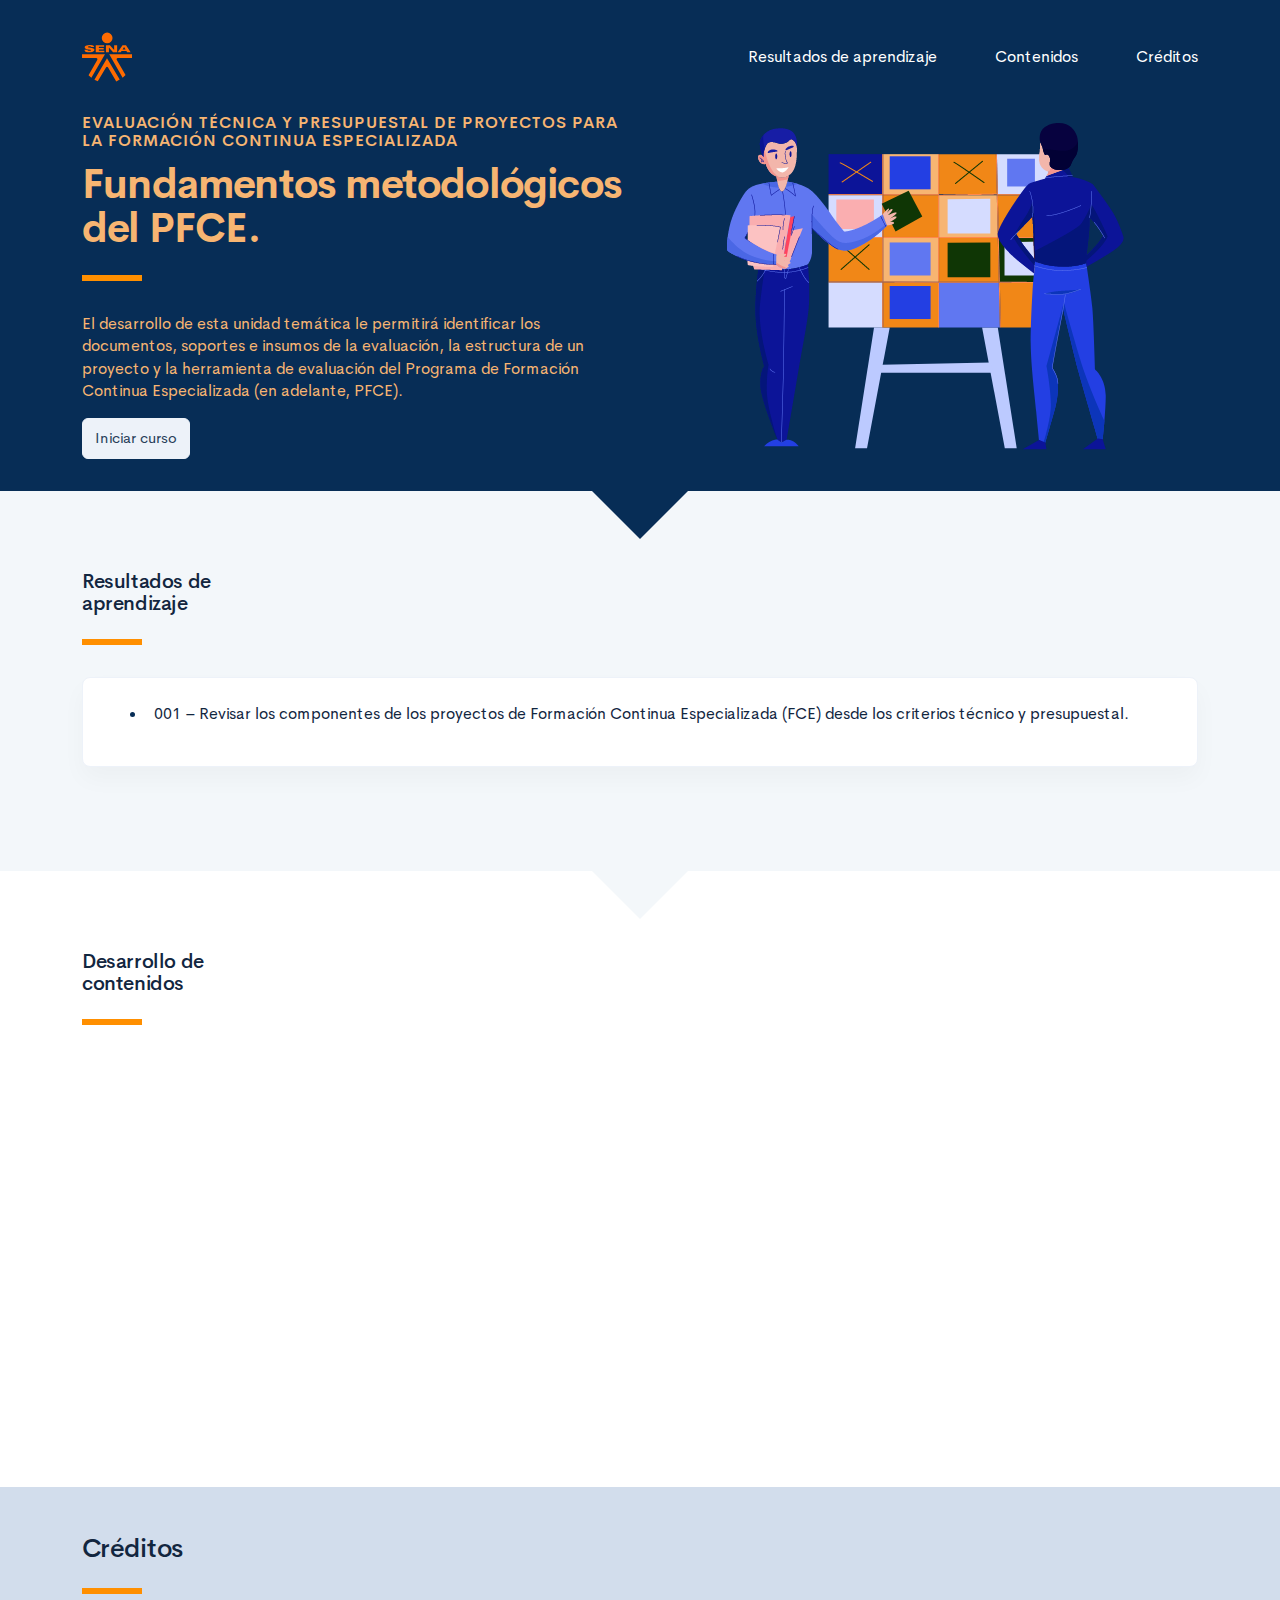
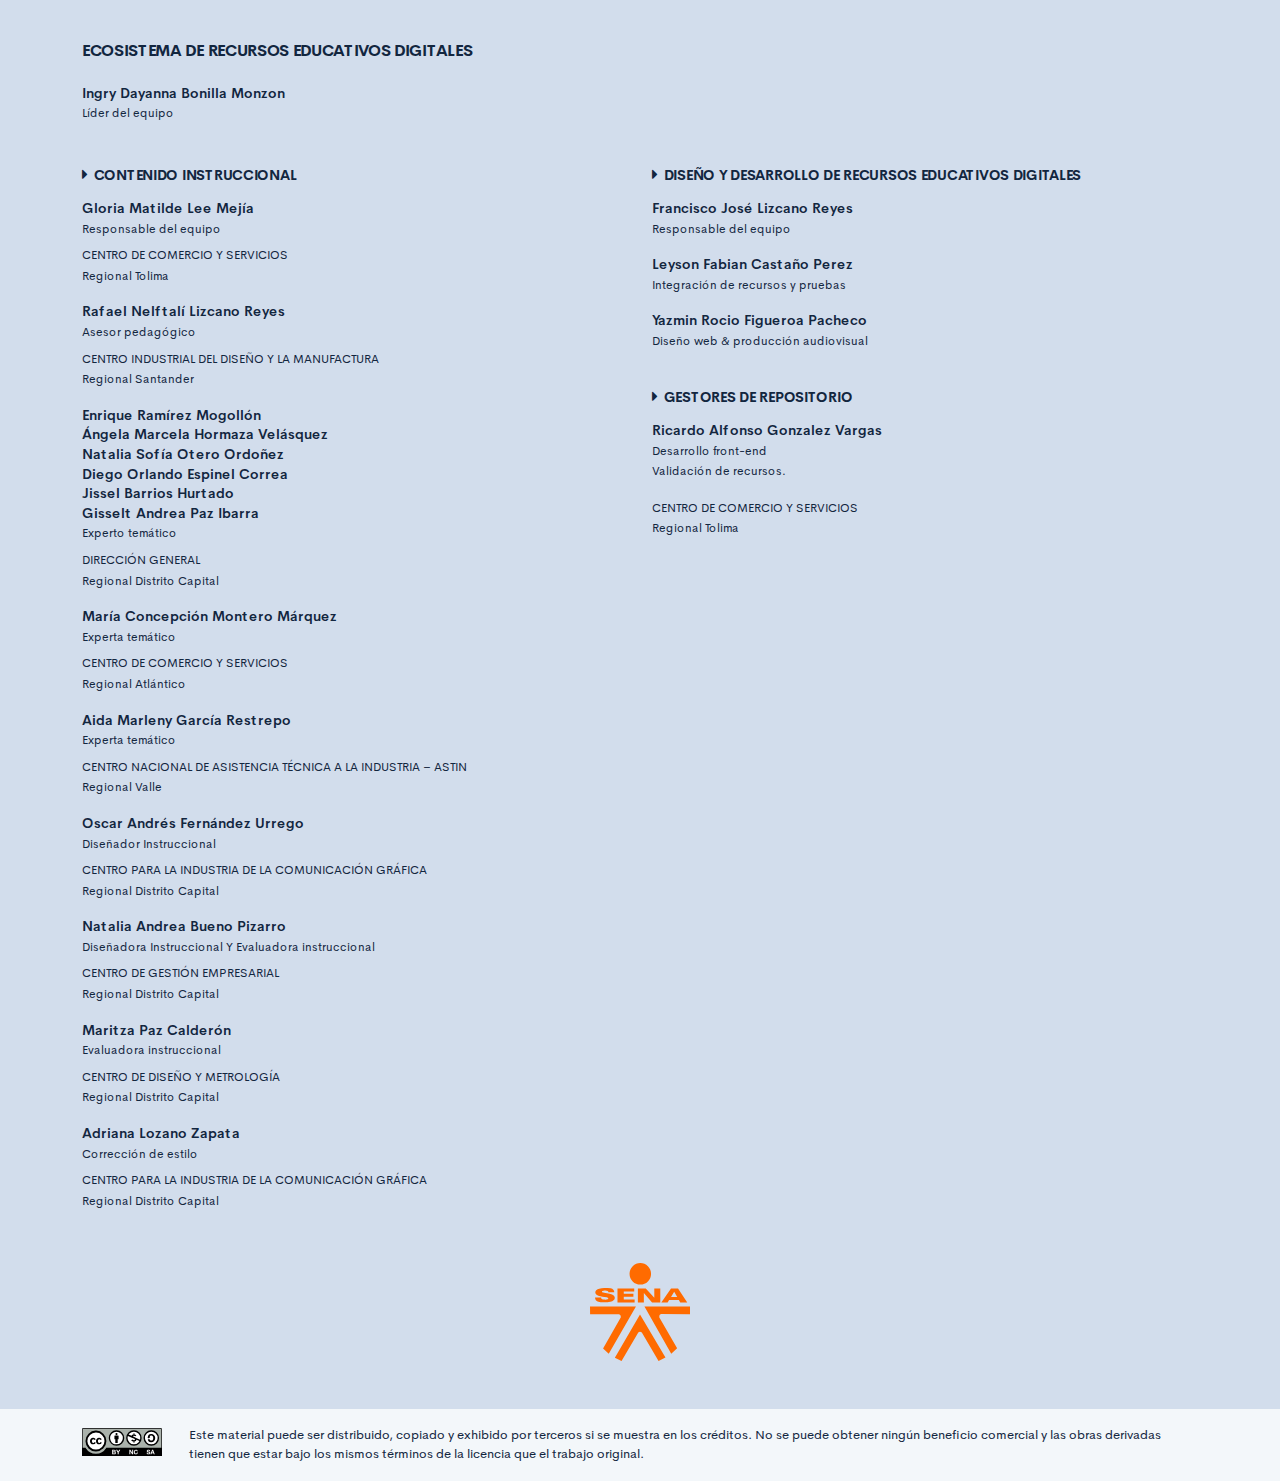
==== public/index.html @ 51969d5a "Se genera el public" ====
<!DOCTYPE html>
<html lang="es">
    <head>
        <meta charset="UTF-8">
        <meta name="viewport" content="width=device-width, user-scalable=no, initial-scale=1.0, maximum-scale=1.0, minimum-scale=1.0">
        <title>Fundamentos metodológicos del PFCE</title>
        <meta meta name="description" content="El desarrollo de esta unidad temática le permitirá identificar los documentos, soportes e insumos de la evaluación, la estructura de un proyecto y la herramienta de evaluación del Programa de Formación Continua Especializada (en adelante, PFCE).">
        <link rel="icon" type="image/svg+xml" href="assets/images/logos/senaLogo.svg">
        <link rel="stylesheet" href="assets/fonts/feather/feather.css">
        <link rel="stylesheet" href="assets/fonts/fontawesome/css/font-awesome.css">
        <link href="assets/css/fancybox.css" rel="stylesheet">
        <link href="assets/css/animate.css" rel="stylesheet">
        <link rel="stylesheet" href="assets/css/main.css">
    </head>
    <body class="theme-dark page-header-textura" id="page-home">
        <header class="curso-presentacion page-header" id="CursoPresentacion">
            <div class="page-textura">
                <div class="container">
                    <div class="curso-topbar justify-content-center justify-content-md-between"><a class="curso-topbar__logo"><svg xmlns="http://www.w3.org/2000/svg" width="168.273" height="164.177" viewBox="0 0 168.273 164.177">
                                <path id="SENA_LOGO" data-name="SENA LOGO" d="M85.349,1a18.09,18.09,0,1,0,18.09,18.09h0A18.1,18.1,0,0,0,85.349,1ZM25.617,42.983a33.722,33.722,0,0,0-9.386,1.024,11.156,11.156,0,0,0-5.12,2.56A5.346,5.346,0,0,0,10.086,52.2c.683,1.707,2.56,2.9,4.608,3.584,4.437,1.536,9.386,1.877,13.994,2.731a5.1,5.1,0,0,1,2.389,1.024,1.369,1.369,0,0,1-.683,2.048,9.146,9.146,0,0,1-5.291.683A8.354,8.354,0,0,1,20.5,61.244a1.962,1.962,0,0,1-.853-2.389H9.233A7.663,7.663,0,0,0,10.6,63.463a7.59,7.59,0,0,0,4.267,2.389A28.541,28.541,0,0,0,23.4,66.876,52.426,52.426,0,0,0,35,66.023a11.043,11.043,0,0,0,5.8-2.9,5.358,5.358,0,0,0-1.365-8.533,21.267,21.267,0,0,0-5.8-2.048c-3.072-.683-5.973-1.024-9.045-1.536a9.114,9.114,0,0,1-3.072-.853,1.226,1.226,0,0,1,0-2.219,9.369,9.369,0,0,1,4.437-.683,10.554,10.554,0,0,1,4.608.853A1.877,1.877,0,0,1,31.59,49.81h9.9a5.669,5.669,0,0,0-1.195-3.584A8.875,8.875,0,0,0,35.515,43.5c-3.584-.341-6.827-.512-9.9-.512Zm21.333.683V67.217H75.792V62.1H57.531V57.489H73.744V52.54H57.531V48.786H75.109v-5.12Zm47.615,0H81.253V67.217H91.322V51.346l13.824,15.872h13.824V43.666H108.9v15.7Zm42.495,0L120.676,67.217h10.581l2.56-4.267H150.2l2.389,4.267h11.776l-15.53-23.551ZM142.35,49.3l5.12,8.533h-10.41ZM.7,74.044l.171,12.8L49,86.673c2.389.512,3.925,2.048,3.413,5.8l-29.7,51.711,9.557,9.045L78.01,74.044Zm91.646,0L137.4,152.89l9.9-8.874L117.433,92.3c-.512-3.584.853-5.291,3.413-5.8l48.127.171V74.044ZM84.837,87.185,42.512,159.546l11.264,5.461,28.159-47.615a4.283,4.283,0,0,1,2.9-1.195,4.681,4.681,0,0,1,3.072,1.195l28.159,47.786,11.605-5.973Z" transform="translate(-0.7 -1)" fill="#FF6B00" />
                            </svg>
                        </a><a class="curso-topbar__menubar collapsed btn-menu-responsive d-none" data-toggle="collapse" href="#curso-topbar__nav" aria-expanded="false"><span></span><span></span><span></span></a>
                        <nav class="curso-topbar__nav collapse show d-none d-md-block" id="curso-topbar__nav">
                            <ul class="curso-topbar__list">
                                <li class="curso-topbar__item"><a class="curso-topbar__link" href="#ResultadosAprendizaje"><span class="text-white">Resultados de aprendizaje</span></a></li>
                                <li class="curso-topbar__item"><a class="curso-topbar__link" href="#IndiceTematico"><span class="text-white">Contenidos</span></a></li>
                                <li class="curso-topbar__item"><a class="curso-topbar__link" href="#Creditos"><span class="text-white">Créditos</span></a></li>
                            </ul>
                        </nav>
                    </div>
                    <!--include includes/page-home_header.pug                -->
                    <div class="curso-portada">
                        <div class="row align-items-center">
                            <div class="col-12 col-lg-6">
                                <h3 class="curso-subtitulo" id="curso-titulo-componente">Evaluación técnica y presupuestal de proyectos para la formación continua especializada</h3>
                                <h1 class="curso-titulo" id="curso-titulo-tema">Fundamentos metodológicos del PFCE.</h1>
                                <div class="brand-line-primary"></div>
                                <p class="curso-descripcion">El desarrollo de esta unidad temática le permitirá identificar los documentos, soportes e insumos de la evaluación, la estructura de un proyecto y la herramienta de evaluación del Programa de Formación Continua Especializada (en adelante, PFCE). </p><a class="curso-btn-iniciar btn btn-light" href="main.html"><span>Iniciar curso</span></a>
                            </div>
                            <div class="col-12 col-lg-6 text-center">
                                <div class="d-none d-lg-block"><img class="curso-imagen" src="assets/images/header/header_media.png" /></div>
                            </div>
                        </div>
                    </div>
                </div>
            </div>
        </header>
        <section class="curso-resultados section bg-base-light" id="ResultadosAprendizaje">
            <div class="container">
                <h2> Resultados de <br>aprendizaje</h2>
                <div class="brand-line-primary"></div>
                <div class="card resultado-item">
                    <div class="card-body">
                        <ul class="bg-color-dark">
                            <li> <span>001 – Revisar los componentes de los proyectos de Formación Continua Especializada (FCE) desde los criterios técnico y presupuestal.</span></li>
                        </ul>
                    </div>
                </div>
            </div>
        </section>
        <section class="curso-indice-tematico section" id="IndiceTematico">
            <div class="container">
                <h2>Desarrollo de <br>contenidos</h2>
                <div class="brand-line-primary"></div>
                <div class="row justify-content-center">
                    <div class="col-12 col-sm-10">
                        <div class="card wow flipInX" data-wow-delay=".4s">
                            <div class="card-body">
                                <ul class="list-group list-group-flush list my-n3 nav-temas">
                                    <li class="list-group-item nav-tema-item">
                                        <div class="row align-items-center">
                                            <div class="col-auto">
                                                <div class="avatar avatar-sm"><span class="nav-tema-item__icon avatar-title font-size-lg bg-secondary-soft rounded-circle text-primary font-weight-bold">1</span></div>
                                            </div>
                                            <div class="col ml-n2"><span class="nav-tema-item__titulo"> <a href="main.html#page/introduccion/">Introducción</a></span></div>
                                            <div class="col-auto"> <a class="btn btn-light nav-tema-item__btn" href="main.html#page/introduccion/">Ver más</a></div>
                                        </div>
                                    </li>
                                    <li class="list-group-item nav-tema-item">
                                        <div class="row align-items-center">
                                            <div class="col-auto">
                                                <div class="avatar avatar-sm"><span class="nav-tema-item__icon avatar-title font-size-lg bg-secondary-soft rounded-circle text-primary font-weight-bold">2</span></div>
                                            </div>
                                            <div class="col ml-n2"><span class="nav-tema-item__titulo"> <a href="main.html#page/documentos/">Documentos soporte de la evaluación</a></span></div>
                                            <div class="col-auto"> <a class="btn btn-light nav-tema-item__btn" href="main.html#page/documentos/">Ver más</a></div>
                                        </div>
                                    </li>
                                    <li class="list-group-item nav-tema-item">
                                        <div class="row align-items-center">
                                            <div class="col-auto">
                                                <div class="avatar avatar-sm"><span class="nav-tema-item__icon avatar-title font-size-lg bg-secondary-soft rounded-circle text-primary font-weight-bold">3</span></div>
                                            </div>
                                            <div class="col ml-n2"><span class="nav-tema-item__titulo"> <a href="main.html#page/fce/">Estructura de un proyecto de FCE</a></span></div>
                                            <div class="col-auto"> <a class="btn btn-light nav-tema-item__btn" href="main.html#page/fce/">Ver más</a></div>
                                        </div>
                                    </li>
                                    <li class="list-group-item nav-tema-item">
                                        <div class="row align-items-center">
                                            <div class="col-auto">
                                                <div class="avatar avatar-sm"><span class="nav-tema-item__icon avatar-title font-size-lg bg-secondary-soft rounded-circle text-primary font-weight-bold">4</span></div>
                                            </div>
                                            <div class="col ml-n2"><span class="nav-tema-item__titulo"> <a href="main.html#page/pfce/">Análisis y comprensión de la ficha de evaluación del Programa de Formación Continua Especializada -PFCE</a></span></div>
                                            <div class="col-auto"> <a class="btn btn-light nav-tema-item__btn" href="main.html#page/pfce/">Ver más</a></div>
                                        </div>
                                    </li>
                                </ul>
                            </div>
                        </div>
                    </div>
                </div>
            </div>
        </section>
        <footer class="footer" id="Creditos">
            <div class="container">
                <h1>Créditos </h1>
                <div class="brand-line-primary"></div>
                <div class="row">
                    <div class="col-12 col-md-5">
                        <h3 class="footer-subtitulo mb-4">ECOSISTEMA DE RECURSOS EDUCATIVOS DIGITALES </h3>
                        <p class="footer-texto mb-2"><strong>Ingry Dayanna Bonilla Monzon </strong><br /> <span class="text-small">Líder del equipo</span></p>
                    </div>
                </div>
                <div class="row mt-5">
                    <div class="col-12 col-md-6">
                        <h4 class="footer-subtitulo-2 mt-0">
                            <div class="fa fa-caret-right mr-2"></div>Contenido Instruccional
                        </h4>
                        <p class="footer-texto mb-2"><strong>Gloria Matilde Lee Mejía </strong><br /> <span class="text-small">Responsable del equipo</span></p>
                        <p class="footer-texto"><span class="text-small text-uppercase">Centro de Comercio y Servicios</span><br /><span class="text-small">Regional Tolima</span></p>
                        <p class="footer-texto mb-2"><strong>Rafael Nelftalí Lizcano Reyes</strong><br /> <span class="text-small">Asesor pedagógico<br /></span></p>
                        <p class="footer-texto"><span class="text-small text-uppercase">CENTRO INDUSTRIAL DEL DISEÑO Y LA MANUFACTURA </span><br /><span class="text-small">Regional Santander </span></p>
                        <p class="footer-texto mb-2"><strong>Enrique Ramírez Mogollón</strong><br />
                            <strong>Ángela Marcela Hormaza Velásquez</strong><br />
                            <strong>Natalia Sofía Otero Ordoñez</strong><br />
                            <strong>Diego Orlando Espinel Correa</strong><br />
                            <strong>Jissel Barrios Hurtado</strong><br />
                            <strong>Gisselt Andrea Paz Ibarra</strong><br /><span class="text-small">Experto temático<br /></span></p>
                        <p class="footer-texto"><span class="text-small text-uppercase">Dirección General </span><br /><span class="text-small">Regional Distrito Capital </span></p>
                        <p class="footer-texto mb-2"><strong>María Concepción Montero Márquez</strong><br /><span class="text-small">Experta temático<br /></span></p>
                        <p class="footer-texto"><span class="text-small text-uppercase">Centro de Comercio y Servicios </span><br /><span class="text-small">Regional Atlántico</span></p>
                        <p class="footer-texto mb-2"><strong>Aida Marleny García Restrepo</strong><br /><span class="text-small">Experta temático<br /></span></p>
                        <p class="footer-texto"><span class="text-small text-uppercase">Centro Nacional de Asistencia Técnica a la Industria – ASTIN </span><br /><span class="text-small">Regional Valle</span></p>
                        <p class="footer-texto mb-2"><strong>Oscar Andrés Fernández Urrego</strong><br /><span class="text-small">Diseñador Instruccional <br /></span></p>
                        <p class="footer-texto"><span class="text-small text-uppercase">Centro para la Industria de la Comunicación Gráfica</span><br /><span class="text-small">Regional Distrito Capital</span></p>
                        <p class="footer-texto mb-2"><strong>Natalia Andrea Bueno Pizarro</strong><br /> <span class="text-small">Diseñadora Instruccional Y Evaluadora instruccional<br /></span></p>
                        <p class="footer-texto"><span class="text-small text-uppercase">Centro de Gestión Empresarial</span><br /><span class="text-small">Regional Distrito Capital</span></p>
                        <p class="footer-texto mb-2"><strong>Maritza Paz Calderón</strong><br /> <span class="text-small">Evaluadora instruccional<br /></span></p>
                        <p class="footer-texto"><span class="text-small text-uppercase">Centro de Diseño y Metrología</span><br /><span class="text-small">Regional Distrito Capital</span></p>
                        <p class="footer-texto mb-2"><strong>Adriana Lozano Zapata</strong><br /> <span class="text-small">Corrección de estilo<br /></span></p>
                        <p class="footer-texto"><span class="text-small text-uppercase">Centro para la Industria de la Comunicación Gráfica</span><br /><span class="text-small">Regional Distrito Capital </span></p>
                    </div>
                    <div class="col-12 col-md-6">
                        <h4 class="footer-subtitulo-2 mt-0">
                            <div class="fa fa-caret-right mr-2"></div>Diseño y desarrollo de recursos educativos digitales
                        </h4>
                        <p class="footer-texto"><strong>Francisco José Lizcano Reyes </strong><br /> <span class="text-small">Responsable del equipo<br /></span></p>
                        <p class="footer-texto"><strong>Leyson Fabian Castaño Perez</strong><br /> <span class="text-small">Integración de recursos y pruebas<br /></span></p>
                        <p class="footer-texto"><strong>Yazmin Rocio Figueroa Pacheco</strong><br /><span class="text-small">Diseño web & producción audiovisual<br /></span></p>
                        <h4 class="footer-subtitulo-2 mt-5">
                            <div class="fa fa-caret-right mr-2"></div>Gestores de repositorio
                        </h4>
                        <p class="footer-texto"><strong>Ricardo Alfonso Gonzalez Vargas</strong><br /><span class="text-small">Desarrollo front-end<br /></span><span class="text-small">Validación de recursos.<br /></span></p>
                        <p class="footer-texto"><span class="text-small text-uppercase">Centro de comercio y servicios </span><br /><span class="text-small">Regional Tolima</span></p>
                    </div>
                </div>
                <div class="row justify-content-center align-items-center mt-5"><img src="assets/images/logos/senaLogo.svg" style="max-width:100px" /></div>
            </div>
        </footer>
        <section id="cc">
            <div class="container">
                <div class="d-flex flex-column flex-sm-row"><span class="pr-3"><i class="icon cc"></i></span><span>Este material puede ser distribuido, copiado y exhibido por terceros si se muestra en los créditos. No se puede obtener ningún beneficio comercial y las obras derivadas tienen que estar bajo los mismos términos de la licencia que el trabajo original.</span></div>
            </div>
        </section>
        <script src="assets/js/vendor.js"></script>
        <script src="assets/js/global.js"> </script>
        <script src="assets/js/pages.js"></script>
    </body>
</html>
---- public/assets/fonts/feather/feather.css ----
@font-face {
  font-family: 'Feather';
  src:
    url('fonts/Feather.ttf?sdxovp') format('truetype'),
    url('fonts/Feather.woff?sdxovp') format('woff'),
    url('fonts/Feather.svg?sdxovp#Feather') format('svg');
  font-weight: normal;
  font-style: normal;
}

.fe {
  /* use !important to prevent issues with browser extensions that change fonts */
  font-family: 'Feather' !important;
  speak: none;
  font-style: normal;
  font-weight: normal;
  font-variant: normal;
  text-transform: none;
  line-height: 1;

  /* Better Font Rendering =========== */
  -webkit-font-smoothing: antialiased;
  -moz-osx-font-smoothing: grayscale;
}

.fe-activity:before {
  content: "\e900";
}
.fe-airplay:before {
  content: "\e901";
}
.fe-alert-circle:before {
  content: "\e902";
}
.fe-alert-octagon:before {
  content: "\e903";
}
.fe-alert-triangle:before {
  content: "\e904";
}
.fe-align-center:before {
  content: "\e905";
}
.fe-align-justify:before {
  content: "\e906";
}
.fe-align-left:before {
  content: "\e907";
}
.fe-align-right:before {
  content: "\e908";
}
.fe-anchor:before {
  content: "\e909";
}
.fe-aperture:before {
  content: "\e90a";
}
.fe-archive:before {
  content: "\e90b";
}
.fe-arrow-down:before {
  content: "\e90c";
}
.fe-arrow-down-circle:before {
  content: "\e90d";
}
.fe-arrow-down-left:before {
  content: "\e90e";
}
.fe-arrow-down-right:before {
  content: "\e90f";
}
.fe-arrow-left:before {
  content: "\e910";
}
.fe-arrow-left-circle:before {
  content: "\e911";
}
.fe-arrow-right:before {
  content: "\e912";
}
.fe-arrow-right-circle:before {
  content: "\e913";
}
.fe-arrow-up:before {
  content: "\e914";
}
.fe-arrow-up-circle:before {
  content: "\e915";
}
.fe-arrow-up-left:before {
  content: "\e916";
}
.fe-arrow-up-right:before {
  content: "\e917";
}
.fe-at-sign:before {
  content: "\e918";
}
.fe-award:before {
  content: "\e919";
}
.fe-bar-chart:before {
  content: "\e91a";
}
.fe-bar-chart-2:before {
  content: "\e91b";
}
.fe-battery:before {
  content: "\e91c";
}
.fe-battery-charging:before {
  content: "\e91d";
}
.fe-bell:before {
  content: "\e91e";
}
.fe-bell-off:before {
  content: "\e91f";
}
.fe-bluetooth:before {
  content: "\e920";
}
.fe-bold:before {
  content: "\e921";
}
.fe-book:before {
  content: "\e922";
}
.fe-book-open:before {
  content: "\e923";
}
.fe-bookmark:before {
  content: "\e924";
}
.fe-box:before {
  content: "\e925";
}
.fe-briefcase:before {
  content: "\e926";
}
.fe-calendar:before {
  content: "\e927";
}
.fe-camera:before {
  content: "\e928";
}
.fe-camera-off:before {
  content: "\e929";
}
.fe-cast:before {
  content: "\e92a";
}
.fe-check:before {
  content: "\e92b";
}
.fe-check-circle:before {
  content: "\e92c";
}
.fe-check-square:before {
  content: "\e92d";
}
.fe-chevron-down:before {
  content: "\e92e";
}
.fe-chevron-left:before {
  content: "\e92f";
}
.fe-chevron-right:before {
  content: "\e930";
}
.fe-chevron-up:before {
  content: "\e931";
}
.fe-chevrons-down:before {
  content: "\e932";
}
.fe-chevrons-left:before {
  content: "\e933";
}
.fe-chevrons-right:before {
  content: "\e934";
}
.fe-chevrons-up:before {
  content: "\e935";
}
.fe-chrome:before {
  content: "\e936";
}
.fe-circle:before {
  content: "\e937";
}
.fe-clipboard:before {
  content: "\e938";
}
.fe-clock:before {
  content: "\e939";
}
.fe-cloud:before {
  content: "\e93a";
}
.fe-cloud-drizzle:before {
  content: "\e93b";
}
.fe-cloud-lightning:before {
  content: "\e93c";
}
.fe-cloud-off:before {
  content: "\e93d";
}
.fe-cloud-rain:before {
  content: "\e93e";
}
.fe-cloud-snow:before {
  content: "\e93f";
}
.fe-code:before {
  content: "\e940";
}
.fe-codepen:before {
  content: "\e941";
}
.fe-command:before {
  content: "\e942";
}
.fe-compass:before {
  content: "\e943";
}
.fe-copy:before {
  content: "\e944";
}
.fe-corner-down-left:before {
  content: "\e945";
}
.fe-corner-down-right:before {
  content: "\e946";
}
.fe-corner-left-down:before {
  content: "\e947";
}
.fe-corner-left-up:before {
  content: "\e948";
}
.fe-corner-right-down:before {
  content: "\e949";
}
.fe-corner-right-up:before {
  content: "\e94a";
}
.fe-corner-up-left:before {
  content: "\e94b";
}
.fe-corner-up-right:before {
  content: "\e94c";
}
.fe-cpu:before {
  content: "\e94d";
}
.fe-credit-card:before {
  content: "\e94e";
}
.fe-crop:before {
  content: "\e94f";
}
.fe-crosshair:before {
  content: "\e950";
}
.fe-database:before {
  content: "\e951";
}
.fe-delete:before {
  content: "\e952";
}
.fe-disc:before {
  content: "\e953";
}
.fe-dollar-sign:before {
  content: "\e954";
}
.fe-download:before {
  content: "\e955";
}
.fe-download-cloud:before {
  content: "\e956";
}
.fe-droplet:before {
  content: "\e957";
}
.fe-edit:before {
  content: "\e958";
}
.fe-edit-2:before {
  content: "\e959";
}
.fe-edit-3:before {
  content: "\e95a";
}
.fe-external-link:before {
  content: "\e95b";
}
.fe-eye:before {
  content: "\e95c";
}
.fe-eye-off:before {
  content: "\e95d";
}
.fe-facebook:before {
  content: "\e95e";
}
.fe-fast-forward:before {
  content: "\e95f";
}
.fe-feather:before {
  content: "\e960";
}
.fe-file:before {
  content: "\e961";
}
.fe-file-minus:before {
  content: "\e962";
}
.fe-file-plus:before {
  content: "\e963";
}
.fe-file-text:before {
  content: "\e964";
}
.fe-film:before {
  content: "\e965";
}
.fe-filter:before {
  content: "\e966";
}
.fe-flag:before {
  content: "\e967";
}
.fe-folder:before {
  content: "\e968";
}
.fe-folder-minus:before {
  content: "\e969";
}
.fe-folder-plus:before {
  content: "\e96a";
}
.fe-gift:before {
  content: "\e96b";
}
.fe-git-branch:before {
  content: "\e96c";
}
.fe-git-commit:before {
  content: "\e96d";
}
.fe-git-merge:before {
  content: "\e96e";
}
.fe-git-pull-request:before {
  content: "\e96f";
}
.fe-github:before {
  content: "\e970";
}
.fe-gitlab:before {
  content: "\e971";
}
.fe-globe:before {
  content: "\e972";
}
.fe-grid:before {
  content: "\e973";
}
.fe-hard-drive:before {
  content: "\e974";
}
.fe-hash:before {
  content: "\e975";
}
.fe-headphones:before {
  content: "\e976";
}
.fe-heart:before {
  content: "\e977";
}
.fe-help-circle:before {
  content: "\e978";
}
.fe-home:before {
  content: "\e979";
}
.fe-image:before {
  content: "\e97a";
}
.fe-inbox:before {
  content: "\e97b";
}
.fe-info:before {
  content: "\e97c";
}
.fe-instagram:before {
  content: "\e97d";
}
.fe-italic:before {
  content: "\e97e";
}
.fe-layers:before {
  content: "\e97f";
}
.fe-layout:before {
  content: "\e980";
}
.fe-life-buoy:before {
  content: "\e981";
}
.fe-link:before {
  content: "\e982";
}
.fe-link-2:before {
  content: "\e983";
}
.fe-linkedin:before {
  content: "\e984";
}
.fe-list:before {
  content: "\e985";
}
.fe-loader:before {
  content: "\e986";
}
.fe-lock:before {
  content: "\e987";
}
.fe-log-in:before {
  content: "\e988";
}
.fe-log-out:before {
  content: "\e989";
}
.fe-mail:before {
  content: "\e98a";
}
.fe-map:before {
  content: "\e98b";
}
.fe-map-pin:before {
  content: "\e98c";
}
.fe-maximize:before {
  content: "\e98d";
}
.fe-maximize-2:before {
  content: "\e98e";
}
.fe-menu:before {
  content: "\e98f";
}
.fe-message-circle:before {
  content: "\e990";
}
.fe-message-square:before {
  content: "\e991";
}
.fe-mic:before {
  content: "\e992";
}
.fe-mic-off:before {
  content: "\e993";
}
.fe-minimize:before {
  content: "\e994";
}
.fe-minimize-2:before {
  content: "\e995";
}
.fe-minus:before {
  content: "\e996";
}
.fe-minus-circle:before {
  content: "\e997";
}
.fe-minus-square:before {
  content: "\e998";
}
.fe-monitor:before {
  content: "\e999";
}
.fe-moon:before {
  content: "\e99a";
}
.fe-more-horizontal:before {
  content: "\e99b";
}
.fe-more-vertical:before {
  content: "\e99c";
}
.fe-move:before {
  content: "\e99d";
}
.fe-music:before {
  content: "\e99e";
}
.fe-navigation:before {
  content: "\e99f";
}
.fe-navigation-2:before {
  content: "\e9a0";
}
.fe-octagon:before {
  content: "\e9a1";
}
.fe-package:before {
  content: "\e9a2";
}
.fe-paperclip:before {
  content: "\e9a3";
}
.fe-pause:before {
  content: "\e9a4";
}
.fe-pause-circle:before {
  content: "\e9a5";
}
.fe-percent:before {
  content: "\e9a6";
}
.fe-phone:before {
  content: "\e9a7";
}
.fe-phone-call:before {
  content: "\e9a8";
}
.fe-phone-forwarded:before {
  content: "\e9a9";
}
.fe-phone-incoming:before {
  content: "\e9aa";
}
.fe-phone-missed:before {
  content: "\e9ab";
}
.fe-phone-off:before {
  content: "\e9ac";
}
.fe-phone-outgoing:before {
  content: "\e9ad";
}
.fe-pie-chart:before {
  content: "\e9ae";
}
.fe-play:before {
  content: "\e9af";
}
.fe-play-circle:before {
  content: "\e9b0";
}
.fe-plus:before {
  content: "\e9b1";
}
.fe-plus-circle:before {
  content: "\e9b2";
}
.fe-plus-square:before {
  content: "\e9b3";
}
.fe-pocket:before {
  content: "\e9b4";
}
.fe-power:before {
  content: "\e9b5";
}
.fe-printer:before {
  content: "\e9b6";
}
.fe-radio:before {
  content: "\e9b7";
}
.fe-refresh-ccw:before {
  content: "\e9b8";
}
.fe-refresh-cw:before {
  content: "\e9b9";
}
.fe-repeat:before {
  content: "\e9ba";
}
.fe-rewind:before {
  content: "\e9bb";
}
.fe-rotate-ccw:before {
  content: "\e9bc";
}
.fe-rotate-cw:before {
  content: "\e9bd";
}
.fe-rss:before {
  content: "\e9be";
}
.fe-save:before {
  content: "\e9bf";
}
.fe-scissors:before {
  content: "\e9c0";
}
.fe-search:before {
  content: "\e9c1";
}
.fe-send:before {
  content: "\e9c2";
}
.fe-server:before {
  content: "\e9c3";
}
.fe-settings:before {
  content: "\e9c4";
}
.fe-share:before {
  content: "\e9c5";
}
.fe-share-2:before {
  content: "\e9c6";
}
.fe-shield:before {
  content: "\e9c7";
}
.fe-shield-off:before {
  content: "\e9c8";
}
.fe-shopping-bag:before {
  content: "\e9c9";
}
.fe-shopping-cart:before {
  content: "\e9ca";
}
.fe-shuffle:before {
  content: "\e9cb";
}
.fe-sidebar:before {
  content: "\e9cc";
}
.fe-skip-back:before {
  content: "\e9cd";
}
.fe-skip-forward:before {
  content: "\e9ce";
}
.fe-slack:before {
  content: "\e9cf";
}
.fe-slash:before {
  content: "\e9d0";
}
.fe-sliders:before {
  content: "\e9d1";
}
.fe-smartphone:before {
  content: "\e9d2";
}
.fe-speaker:before {
  content: "\e9d3";
}
.fe-square:before {
  content: "\e9d4";
}
.fe-star:before {
  content: "\e9d5";
}
.fe-stop-circle:before {
  content: "\e9d6";
}
.fe-sun:before {
  content: "\e9d7";
}
.fe-sunrise:before {
  content: "\e9d8";
}
.fe-sunset:before {
  content: "\e9d9";
}
.fe-tablet:before {
  content: "\e9da";
}
.fe-tag:before {
  content: "\e9db";
}
.fe-target:before {
  content: "\e9dc";
}
.fe-terminal:before {
  content: "\e9dd";
}
.fe-thermometer:before {
  content: "\e9de";
}
.fe-thumbs-down:before {
  content: "\e9df";
}
.fe-thumbs-up:before {
  content: "\e9e0";
}
.fe-toggle-left:before {
  content: "\e9e1";
}
.fe-toggle-right:before {
  content: "\e9e2";
}
.fe-trash:before {
  content: "\e9e3";
}
.fe-trash-2:before {
  content: "\e9e4";
}
.fe-trending-down:before {
  content: "\e9e5";
}
.fe-trending-up:before {
  content: "\e9e6";
}
.fe-triangle:before {
  content: "\e9e7";
}
.fe-truck:before {
  content: "\e9e8";
}
.fe-tv:before {
  content: "\e9e9";
}
.fe-twitter:before {
  content: "\e9ea";
}
.fe-type:before {
  content: "\e9eb";
}
.fe-umbrella:before {
  content: "\e9ec";
}
.fe-underline:before {
  content: "\e9ed";
}
.fe-unlock:before {
  content: "\e9ee";
}
.fe-upload:before {
  content: "\e9ef";
}
.fe-upload-cloud:before {
  content: "\e9f0";
}
.fe-user:before {
  content: "\e9f1";
}
.fe-user-check:before {
  content: "\e9f2";
}
.fe-user-minus:before {
  content: "\e9f3";
}
.fe-user-plus:before {
  content: "\e9f4";
}
.fe-user-x:before {
  content: "\e9f5";
}
.fe-users:before {
  content: "\e9f6";
}
.fe-video:before {
  content: "\e9f7";
}
.fe-video-off:before {
  content: "\e9f8";
}
.fe-voicemail:before {
  content: "\e9f9";
}
.fe-volume:before {
  content: "\e9fa";
}
.fe-volume-1:before {
  content: "\e9fb";
}
.fe-volume-2:before {
  content: "\e9fc";
}
.fe-volume-x:before {
  content: "\e9fd";
}
.fe-watch:before {
  content: "\e9fe";
}
.fe-wifi:before {
  content: "\e9ff";
}
.fe-wifi-off:before {
  content: "\ea00";
}
.fe-wind:before {
  content: "\ea01";
}
.fe-x:before {
  content: "\ea02";
}
.fe-x-circle:before {
  content: "\ea03";
}
.fe-x-square:before {
  content: "\ea04";
}
.fe-youtube:before {
  content: "\ea05";
}
.fe-zap:before {
  content: "\ea06";
}
.fe-zap-off:before {
  content: "\ea07";
}
.fe-zoom-in:before {
  content: "\ea08";
}
.fe-zoom-out:before {
  content: "\ea09";
}
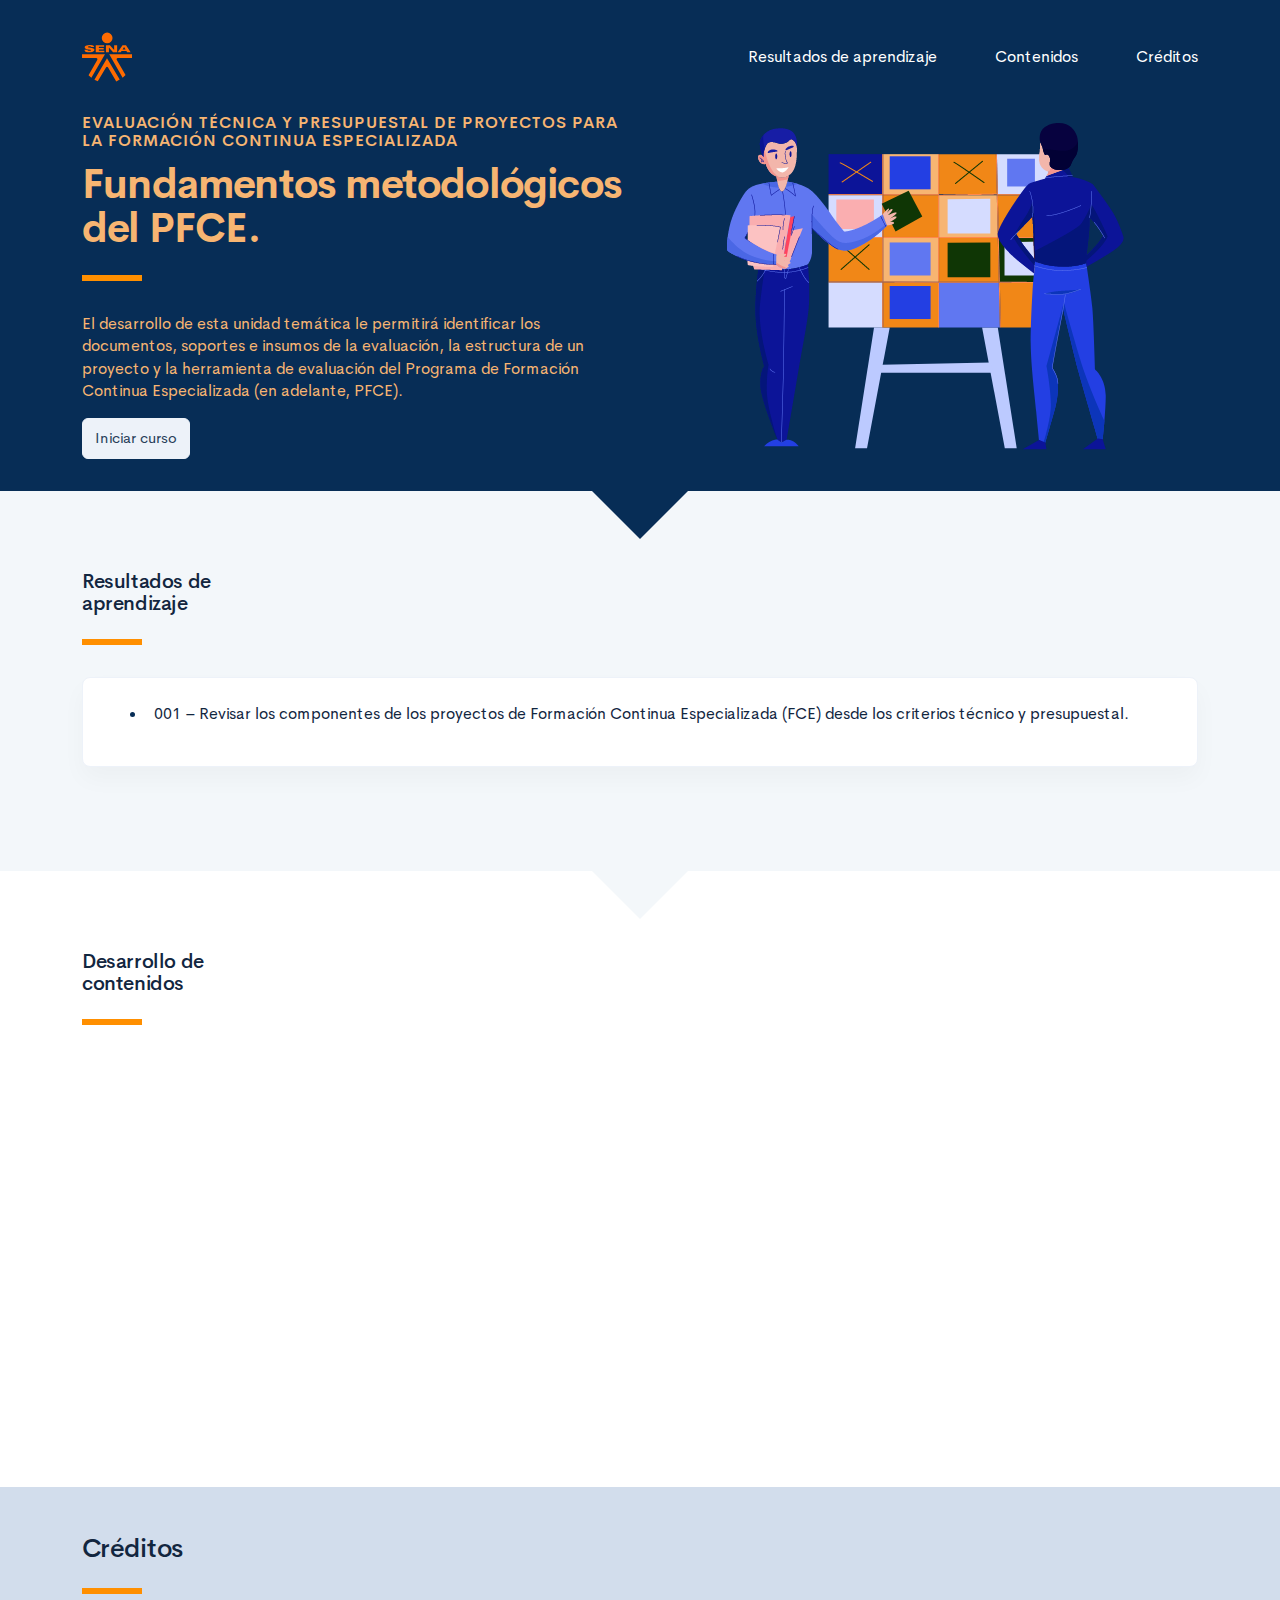
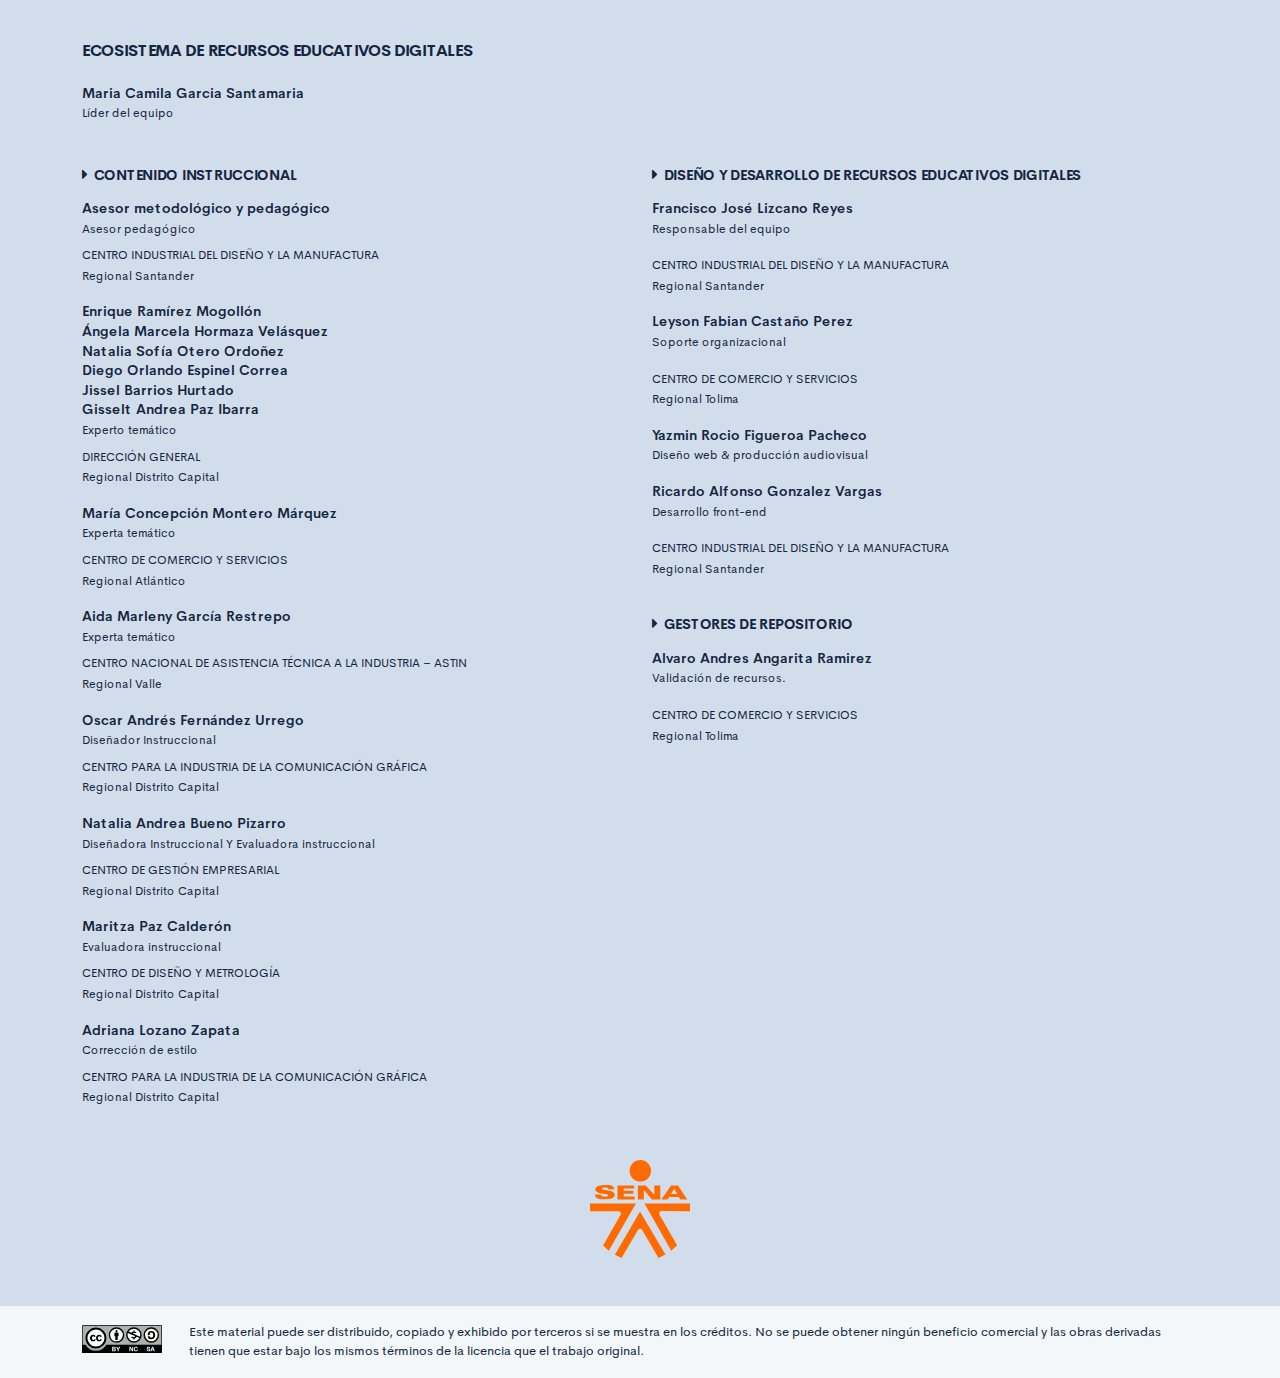
==== commit d6ee2f0e: "Empaquetado" ====
--- a/public/index.html
+++ b/public/index.html
@@ -117,7 +117,7 @@
                 <div class="row">
                     <div class="col-12 col-md-5">
                         <h3 class="footer-subtitulo mb-4">ECOSISTEMA DE RECURSOS EDUCATIVOS DIGITALES </h3>
-                        <p class="footer-texto mb-2"><strong>Ingry Dayanna Bonilla Monzon </strong><br /> <span class="text-small">Líder del equipo</span></p>
+                        <p class="footer-texto mb-2"><strong>Maria Camila Garcia Santamaria</strong><br /> <span class="text-small">Líder del equipo</span></p>
                     </div>
                 </div>
                 <div class="row mt-5">
@@ -125,9 +125,7 @@
                         <h4 class="footer-subtitulo-2 mt-0">
                             <div class="fa fa-caret-right mr-2"></div>Contenido Instruccional
                         </h4>
-                        <p class="footer-texto mb-2"><strong>Gloria Matilde Lee Mejía </strong><br /> <span class="text-small">Responsable del equipo</span></p>
-                        <p class="footer-texto"><span class="text-small text-uppercase">Centro de Comercio y Servicios</span><br /><span class="text-small">Regional Tolima</span></p>
-                        <p class="footer-texto mb-2"><strong>Rafael Nelftalí Lizcano Reyes</strong><br /> <span class="text-small">Asesor pedagógico<br /></span></p>
+                        <p class="footer-texto mb-2"><strong>Asesor metodológico y pedagógico</strong><br /> <span class="text-small">Asesor pedagógico<br /></span></p>
                         <p class="footer-texto"><span class="text-small text-uppercase">CENTRO INDUSTRIAL DEL DISEÑO Y LA MANUFACTURA </span><br /><span class="text-small">Regional Santander </span></p>
                         <p class="footer-texto mb-2"><strong>Enrique Ramírez Mogollón</strong><br />
                             <strong>Ángela Marcela Hormaza Velásquez</strong><br />
@@ -154,12 +152,16 @@
                             <div class="fa fa-caret-right mr-2"></div>Diseño y desarrollo de recursos educativos digitales
                         </h4>
                         <p class="footer-texto"><strong>Francisco José Lizcano Reyes </strong><br /> <span class="text-small">Responsable del equipo<br /></span></p>
-                        <p class="footer-texto"><strong>Leyson Fabian Castaño Perez</strong><br /> <span class="text-small">Integración de recursos y pruebas<br /></span></p>
+                        <p class="footer-texto"><span class="text-small text-uppercase">CENTRO INDUSTRIAL DEL DISEÑO Y LA MANUFACTURA </span><br /><span class="text-small">Regional Santander</span></p>
+                        <p class="footer-texto"><strong>Leyson Fabian Castaño Perez</strong><br /> <span class="text-small">Soporte organizacional<br /></span></p>
+                        <p class="footer-texto"><span class="text-small text-uppercase">Centro de comercio y servicios </span><br /><span class="text-small">Regional Tolima</span></p>
                         <p class="footer-texto"><strong>Yazmin Rocio Figueroa Pacheco</strong><br /><span class="text-small">Diseño web & producción audiovisual<br /></span></p>
+                        <p class="footer-texto"><strong>Ricardo Alfonso Gonzalez Vargas</strong><br /><span class="text-small">Desarrollo front-end<br /></span></p>
+                        <p class="footer-texto"><span class="text-small text-uppercase">CENTRO INDUSTRIAL DEL DISEÑO Y LA MANUFACTURA </span><br /><span class="text-small">Regional Santander</span></p>
                         <h4 class="footer-subtitulo-2 mt-5">
                             <div class="fa fa-caret-right mr-2"></div>Gestores de repositorio
                         </h4>
-                        <p class="footer-texto"><strong>Ricardo Alfonso Gonzalez Vargas</strong><br /><span class="text-small">Desarrollo front-end<br /></span><span class="text-small">Validación de recursos.<br /></span></p>
+                        <p class="footer-texto"><strong>Alvaro Andres Angarita Ramirez</strong><br /><span class="text-small">Validación de recursos.<br /></span></p>
                         <p class="footer-texto"><span class="text-small text-uppercase">Centro de comercio y servicios </span><br /><span class="text-small">Regional Tolima</span></p>
                     </div>
                 </div>
--- a/public/assets/css/main.css
+++ b/public/assets/css/main.css
@@ -3,6 +3,6 @@
  * Copyright 2011-2019 The Bootstrap Authors
  * Copyright 2011-2019 Twitter, Inc.
  * Licensed under MIT (https://github.com/twbs/bootstrap/blob/master/LICENSE)
- */:root{--blue: #2C7BE5;--indigo: #727cf5;--purple: #6b5eae;--pink: #ff679b;--red: #E63757;--orange: #fd7e14;--yellow: #F6C343;--green: #00D97E;--teal: #02a8b5;--cyan: #39afd1;--white: #fff;--gray: #95AAC9;--gray-dark: #3B506C;--primary: #12263F;--secondary: #6E84A3;--success: #00A99A;--info: #39afd1;--warning: #ff8f00;--danger: #E63757;--light: #EDF2F9;--dark: #000;--white: #fff;--breakpoint-xs: 0;--breakpoint-sm: 576px;--breakpoint-md: 768px;--breakpoint-lg: 992px;--breakpoint-xl: 1200px;--font-family-sans-serif: "Cerebri Sans", sans-serif;--font-family-monospace: "Courier New", monospace}*,*::before,*::after{box-sizing:border-box}html{font-family:sans-serif;line-height:1.15;-webkit-text-size-adjust:100%;-webkit-tap-highlight-color:rgba(0,0,0,0)}article,aside,figcaption,figure,footer,header,hgroup,main,nav,section{display:block}body{margin:0;font-family:"Cerebri Sans",sans-serif;font-size:.9375rem;font-weight:400;line-height:1.5;color:#12263F;text-align:left;background-color:#F3F7FA}[tabindex="-1"]:focus:not(:focus-visible){outline:0 !important}hr{box-sizing:content-box;height:0;overflow:visible}h1,h2,h3,h4,h5,h6{margin-top:0;margin-bottom:1.125rem}p{margin-top:0;margin-bottom:1rem}abbr[title],abbr[data-original-title]{text-decoration:underline;text-decoration:underline dotted;cursor:help;border-bottom:0;text-decoration-skip-ink:none}address{margin-bottom:1rem;font-style:normal;line-height:inherit}ol,ul,dl{margin-top:0;margin-bottom:1rem}ol ol,ul ul,ol ul,ul ol{margin-bottom:0}dt{font-weight:600}dd{margin-bottom:.5rem;margin-left:0}blockquote{margin:0 0 1rem}b,strong{font-weight:bolder}small{font-size:80%}sub,sup{position:relative;font-size:75%;line-height:0;vertical-align:baseline}sub{bottom:-.25em}sup{top:-.5em}a{color:#2C7BE5;text-decoration:none;background-color:transparent}a:hover{color:#104082;text-decoration:none}a:not([href]){color:inherit;text-decoration:none}a:not([href]):hover{color:inherit;text-decoration:none}pre,code,kbd,samp{font-family:"Courier New",monospace;font-size:1em}pre{margin-top:0;margin-bottom:1rem;overflow:auto}figure{margin:0 0 1rem}img{vertical-align:middle;border-style:none}svg{overflow:hidden;vertical-align:middle}table{border-collapse:collapse}caption{padding-top:1rem;padding-bottom:1rem;color:#95AAC9;text-align:left;caption-side:bottom}th{text-align:inherit}label{display:inline-block;margin-bottom:.5rem}button{border-radius:0}button:focus{outline:1px dotted;outline:5px auto -webkit-focus-ring-color}input,button,select,optgroup,textarea{margin:0;font-family:inherit;font-size:inherit;line-height:inherit}button,input{overflow:visible}button,select{text-transform:none}select{word-wrap:normal}button,[type="button"],[type="reset"],[type="submit"]{-webkit-appearance:button}button:not(:disabled),[type="button"]:not(:disabled),[type="reset"]:not(:disabled),[type="submit"]:not(:disabled){cursor:pointer}button::-moz-focus-inner,[type="button"]::-moz-focus-inner,[type="reset"]::-moz-focus-inner,[type="submit"]::-moz-focus-inner{padding:0;border-style:none}input[type="radio"],input[type="checkbox"]{box-sizing:border-box;padding:0}input[type="date"],input[type="time"],input[type="datetime-local"],input[type="month"]{-webkit-appearance:listbox}textarea{overflow:auto;resize:vertical}fieldset{min-width:0;padding:0;margin:0;border:0}legend{display:block;width:100%;max-width:100%;padding:0;margin-bottom:.5rem;font-size:1.5rem;line-height:inherit;color:inherit;white-space:normal}progress{vertical-align:baseline}[type="number"]::-webkit-inner-spin-button,[type="number"]::-webkit-outer-spin-button{height:auto}[type="search"]{outline-offset:-2px;-webkit-appearance:none}[type="search"]::-webkit-search-decoration{-webkit-appearance:none}::-webkit-file-upload-button{font:inherit;-webkit-appearance:button}output{display:inline-block}summary{display:list-item;cursor:pointer}template{display:none}[hidden]{display:none !important}h1,h2,h3,h4,h5,h6,.h1,.h2,.h3,.h4,.h5,.h6{margin-bottom:1.125rem;font-weight:500;line-height:1.1}h1,.h1{font-size:1.625rem}h2,.h2{font-size:1.25rem}h3,.h3{font-size:1.0625rem}h4,.h4{font-size:.9375rem}h5,.h5{font-size:.8125rem}h6,.h6{font-size:.625rem}.lead{font-size:1.17188rem;font-weight:300}.display-1{font-size:4rem;font-weight:600;line-height:1.1}.display-2{font-size:3.25rem;font-weight:600;line-height:1.1}.display-3{font-size:2.625rem;font-weight:600;line-height:1.1}.display-4{font-size:2rem;font-weight:600;line-height:1.1}hr{margin-top:1rem;margin-bottom:1rem;border:0;border-top:1px solid #E3EBF6}small,.small{font-size:.8125rem;font-weight:400}mark,.mark{padding:.2em;background-color:#fcf8e3}.list-unstyled{padding-left:0;list-style:none}.list-inline{padding-left:0;list-style:none}.list-inline-item{display:inline-block}.list-inline-item:not(:last-child){margin-right:6px}.initialism{font-size:90%;text-transform:uppercase}.blockquote{margin-bottom:1.5rem;font-size:1.17188rem}.blockquote-footer{display:block;font-size:.8125rem;color:#95AAC9}.blockquote-footer::before{content:"\2014\00A0"}.img-fluid{max-width:100%;height:auto}.img-thumbnail{padding:.25rem;background-color:#F3F7FA;border:1px solid #E3EBF6;border-radius:.375rem;max-width:100%;height:auto}.figure{display:inline-block}.figure-img{margin-bottom:.75rem;line-height:1}.figure-caption{font-size:.8125rem;color:#95AAC9}code{font-size:87.5%;color:#2C7BE5;word-wrap:break-word}a>code{color:inherit}kbd{padding:.2rem .4rem;font-size:87.5%;color:#fff;background-color:#283E59;border-radius:.25rem}kbd kbd{padding:0;font-size:100%;font-weight:600}pre{display:block;font-size:87.5%;color:#283E59}pre code{font-size:inherit;color:inherit;word-break:normal}.pre-scrollable{max-height:340px;overflow-y:scroll}.container{width:100%;padding-right:12px;padding-left:12px;margin-right:auto;margin-left:auto}@media (min-width: 576px){.container{max-width:540px}}@media (min-width: 768px){.container{max-width:720px}}@media (min-width: 992px){.container{max-width:960px}}@media (min-width: 1200px){.container{max-width:1140px}}.container-fluid,.container-sm,.container-md,.container-lg,.container-xl{width:100%;padding-right:12px;padding-left:12px;margin-right:auto;margin-left:auto}@media (min-width: 576px){.container,.container-sm{max-width:540px}}@media (min-width: 768px){.container,.container-sm,.container-md{max-width:720px}}@media (min-width: 992px){.container,.container-sm,.container-md,.container-lg{max-width:960px}}@media (min-width: 1200px){.container,.container-sm,.container-md,.container-lg,.container-xl{max-width:1140px}}.row{display:flex;flex-wrap:wrap;margin-right:-12px;margin-left:-12px}.no-gutters{margin-right:0;margin-left:0}.no-gutters>.col,.no-gutters>[class*="col-"]{padding-right:0;padding-left:0}.col-1,.col-2,.col-3,.col-4,.col-5,.col-6,.col-7,.col-8,.col-9,.col-10,.col-11,.col-12,.col,.col-auto,.col-sm-1,.col-sm-2,.col-sm-3,.col-sm-4,.col-sm-5,.col-sm-6,.col-sm-7,.col-sm-8,.col-sm-9,.col-sm-10,.col-sm-11,.col-sm-12,.col-sm,.col-sm-auto,.col-md-1,.col-md-2,.col-md-3,.col-md-4,.col-md-5,.col-md-6,.col-md-7,.col-md-8,.col-md-9,.col-md-10,.col-md-11,.col-md-12,.col-md,.col-md-auto,.col-lg-1,.col-lg-2,.col-lg-3,.col-lg-4,.col-lg-5,.col-lg-6,.col-lg-7,.col-lg-8,.col-lg-9,.col-lg-10,.col-lg-11,.col-lg-12,.col-lg,.col-lg-auto,.col-xl-1,.col-xl-2,.col-xl-3,.col-xl-4,.col-xl-5,.col-xl-6,.col-xl-7,.col-xl-8,.col-xl-9,.col-xl-10,.col-xl-11,.col-xl-12,.col-xl,.col-xl-auto{position:relative;width:100%;padding-right:12px;padding-left:12px}.col{flex-basis:0;flex-grow:1;max-width:100%}.row-cols-1>*{flex:0 0 100%;max-width:100%}.row-cols-2>*{flex:0 0 50%;max-width:50%}.row-cols-3>*{flex:0 0 33.33333%;max-width:33.33333%}.row-cols-4>*{flex:0 0 25%;max-width:25%}.row-cols-5>*{flex:0 0 20%;max-width:20%}.row-cols-6>*{flex:0 0 16.66667%;max-width:16.66667%}.col-auto{flex:0 0 auto;width:auto;max-width:100%}.col-1{flex:0 0 8.33333%;max-width:8.33333%}.col-2{flex:0 0 16.66667%;max-width:16.66667%}.col-3{flex:0 0 25%;max-width:25%}.col-4{flex:0 0 33.33333%;max-width:33.33333%}.col-5{flex:0 0 41.66667%;max-width:41.66667%}.col-6{flex:0 0 50%;max-width:50%}.col-7{flex:0 0 58.33333%;max-width:58.33333%}.col-8{flex:0 0 66.66667%;max-width:66.66667%}.col-9{flex:0 0 75%;max-width:75%}.col-10{flex:0 0 83.33333%;max-width:83.33333%}.col-11{flex:0 0 91.66667%;max-width:91.66667%}.col-12{flex:0 0 100%;max-width:100%}.order-first{order:-1}.order-last{order:13}.order-0{order:0}.order-1{order:1}.order-2{order:2}.order-3{order:3}.order-4{order:4}.order-5{order:5}.order-6{order:6}.order-7{order:7}.order-8{order:8}.order-9{order:9}.order-10{order:10}.order-11{order:11}.order-12{order:12}.offset-1{margin-left:8.33333%}.offset-2{margin-left:16.66667%}.offset-3{margin-left:25%}.offset-4{margin-left:33.33333%}.offset-5{margin-left:41.66667%}.offset-6{margin-left:50%}.offset-7{margin-left:58.33333%}.offset-8{margin-left:66.66667%}.offset-9{margin-left:75%}.offset-10{margin-left:83.33333%}.offset-11{margin-left:91.66667%}@media (min-width: 576px){.col-sm{flex-basis:0;flex-grow:1;max-width:100%}.row-cols-sm-1>*{flex:0 0 100%;max-width:100%}.row-cols-sm-2>*{flex:0 0 50%;max-width:50%}.row-cols-sm-3>*{flex:0 0 33.33333%;max-width:33.33333%}.row-cols-sm-4>*{flex:0 0 25%;max-width:25%}.row-cols-sm-5>*{flex:0 0 20%;max-width:20%}.row-cols-sm-6>*{flex:0 0 16.66667%;max-width:16.66667%}.col-sm-auto{flex:0 0 auto;width:auto;max-width:100%}.col-sm-1{flex:0 0 8.33333%;max-width:8.33333%}.col-sm-2{flex:0 0 16.66667%;max-width:16.66667%}.col-sm-3{flex:0 0 25%;max-width:25%}.col-sm-4{flex:0 0 33.33333%;max-width:33.33333%}.col-sm-5{flex:0 0 41.66667%;max-width:41.66667%}.col-sm-6{flex:0 0 50%;max-width:50%}.col-sm-7{flex:0 0 58.33333%;max-width:58.33333%}.col-sm-8{flex:0 0 66.66667%;max-width:66.66667%}.col-sm-9{flex:0 0 75%;max-width:75%}.col-sm-10{flex:0 0 83.33333%;max-width:83.33333%}.col-sm-11{flex:0 0 91.66667%;max-width:91.66667%}.col-sm-12{flex:0 0 100%;max-width:100%}.order-sm-first{order:-1}.order-sm-last{order:13}.order-sm-0{order:0}.order-sm-1{order:1}.order-sm-2{order:2}.order-sm-3{order:3}.order-sm-4{order:4}.order-sm-5{order:5}.order-sm-6{order:6}.order-sm-7{order:7}.order-sm-8{order:8}.order-sm-9{order:9}.order-sm-10{order:10}.order-sm-11{order:11}.order-sm-12{order:12}.offset-sm-0{margin-left:0}.offset-sm-1{margin-left:8.33333%}.offset-sm-2{margin-left:16.66667%}.offset-sm-3{margin-left:25%}.offset-sm-4{margin-left:33.33333%}.offset-sm-5{margin-left:41.66667%}.offset-sm-6{margin-left:50%}.offset-sm-7{margin-left:58.33333%}.offset-sm-8{margin-left:66.66667%}.offset-sm-9{margin-left:75%}.offset-sm-10{margin-left:83.33333%}.offset-sm-11{margin-left:91.66667%}}@media (min-width: 768px){.col-md{flex-basis:0;flex-grow:1;max-width:100%}.row-cols-md-1>*{flex:0 0 100%;max-width:100%}.row-cols-md-2>*{flex:0 0 50%;max-width:50%}.row-cols-md-3>*{flex:0 0 33.33333%;max-width:33.33333%}.row-cols-md-4>*{flex:0 0 25%;max-width:25%}.row-cols-md-5>*{flex:0 0 20%;max-width:20%}.row-cols-md-6>*{flex:0 0 16.66667%;max-width:16.66667%}.col-md-auto{flex:0 0 auto;width:auto;max-width:100%}.col-md-1{flex:0 0 8.33333%;max-width:8.33333%}.col-md-2{flex:0 0 16.66667%;max-width:16.66667%}.col-md-3{flex:0 0 25%;max-width:25%}.col-md-4{flex:0 0 33.33333%;max-width:33.33333%}.col-md-5{flex:0 0 41.66667%;max-width:41.66667%}.col-md-6{flex:0 0 50%;max-width:50%}.col-md-7{flex:0 0 58.33333%;max-width:58.33333%}.col-md-8{flex:0 0 66.66667%;max-width:66.66667%}.col-md-9{flex:0 0 75%;max-width:75%}.col-md-10{flex:0 0 83.33333%;max-width:83.33333%}.col-md-11{flex:0 0 91.66667%;max-width:91.66667%}.col-md-12{flex:0 0 100%;max-width:100%}.order-md-first{order:-1}.order-md-last{order:13}.order-md-0{order:0}.order-md-1{order:1}.order-md-2{order:2}.order-md-3{order:3}.order-md-4{order:4}.order-md-5{order:5}.order-md-6{order:6}.order-md-7{order:7}.order-md-8{order:8}.order-md-9{order:9}.order-md-10{order:10}.order-md-11{order:11}.order-md-12{order:12}.offset-md-0{margin-left:0}.offset-md-1{margin-left:8.33333%}.offset-md-2{margin-left:16.66667%}.offset-md-3{margin-left:25%}.offset-md-4{margin-left:33.33333%}.offset-md-5{margin-left:41.66667%}.offset-md-6{margin-left:50%}.offset-md-7{margin-left:58.33333%}.offset-md-8{margin-left:66.66667%}.offset-md-9{margin-left:75%}.offset-md-10{margin-left:83.33333%}.offset-md-11{margin-left:91.66667%}}@media (min-width: 992px){.col-lg{flex-basis:0;flex-grow:1;max-width:100%}.row-cols-lg-1>*{flex:0 0 100%;max-width:100%}.row-cols-lg-2>*{flex:0 0 50%;max-width:50%}.row-cols-lg-3>*{flex:0 0 33.33333%;max-width:33.33333%}.row-cols-lg-4>*{flex:0 0 25%;max-width:25%}.row-cols-lg-5>*{flex:0 0 20%;max-width:20%}.row-cols-lg-6>*{flex:0 0 16.66667%;max-width:16.66667%}.col-lg-auto{flex:0 0 auto;width:auto;max-width:100%}.col-lg-1{flex:0 0 8.33333%;max-width:8.33333%}.col-lg-2{flex:0 0 16.66667%;max-width:16.66667%}.col-lg-3{flex:0 0 25%;max-width:25%}.col-lg-4{flex:0 0 33.33333%;max-width:33.33333%}.col-lg-5{flex:0 0 41.66667%;max-width:41.66667%}.col-lg-6{flex:0 0 50%;max-width:50%}.col-lg-7{flex:0 0 58.33333%;max-width:58.33333%}.col-lg-8{flex:0 0 66.66667%;max-width:66.66667%}.col-lg-9{flex:0 0 75%;max-width:75%}.col-lg-10{flex:0 0 83.33333%;max-width:83.33333%}.col-lg-11{flex:0 0 91.66667%;max-width:91.66667%}.col-lg-12{flex:0 0 100%;max-width:100%}.order-lg-first{order:-1}.order-lg-last{order:13}.order-lg-0{order:0}.order-lg-1{order:1}.order-lg-2{order:2}.order-lg-3{order:3}.order-lg-4{order:4}.order-lg-5{order:5}.order-lg-6{order:6}.order-lg-7{order:7}.order-lg-8{order:8}.order-lg-9{order:9}.order-lg-10{order:10}.order-lg-11{order:11}.order-lg-12{order:12}.offset-lg-0{margin-left:0}.offset-lg-1{margin-left:8.33333%}.offset-lg-2{margin-left:16.66667%}.offset-lg-3{margin-left:25%}.offset-lg-4{margin-left:33.33333%}.offset-lg-5{margin-left:41.66667%}.offset-lg-6{margin-left:50%}.offset-lg-7{margin-left:58.33333%}.offset-lg-8{margin-left:66.66667%}.offset-lg-9{margin-left:75%}.offset-lg-10{margin-left:83.33333%}.offset-lg-11{margin-left:91.66667%}}@media (min-width: 1200px){.col-xl{flex-basis:0;flex-grow:1;max-width:100%}.row-cols-xl-1>*{flex:0 0 100%;max-width:100%}.row-cols-xl-2>*{flex:0 0 50%;max-width:50%}.row-cols-xl-3>*{flex:0 0 33.33333%;max-width:33.33333%}.row-cols-xl-4>*{flex:0 0 25%;max-width:25%}.row-cols-xl-5>*{flex:0 0 20%;max-width:20%}.row-cols-xl-6>*{flex:0 0 16.66667%;max-width:16.66667%}.col-xl-auto{flex:0 0 auto;width:auto;max-width:100%}.col-xl-1{flex:0 0 8.33333%;max-width:8.33333%}.col-xl-2{flex:0 0 16.66667%;max-width:16.66667%}.col-xl-3{flex:0 0 25%;max-width:25%}.col-xl-4{flex:0 0 33.33333%;max-width:33.33333%}.col-xl-5{flex:0 0 41.66667%;max-width:41.66667%}.col-xl-6{flex:0 0 50%;max-width:50%}.col-xl-7{flex:0 0 58.33333%;max-width:58.33333%}.col-xl-8{flex:0 0 66.66667%;max-width:66.66667%}.col-xl-9{flex:0 0 75%;max-width:75%}.col-xl-10{flex:0 0 83.33333%;max-width:83.33333%}.col-xl-11{flex:0 0 91.66667%;max-width:91.66667%}.col-xl-12{flex:0 0 100%;max-width:100%}.order-xl-first{order:-1}.order-xl-last{order:13}.order-xl-0{order:0}.order-xl-1{order:1}.order-xl-2{order:2}.order-xl-3{order:3}.order-xl-4{order:4}.order-xl-5{order:5}.order-xl-6{order:6}.order-xl-7{order:7}.order-xl-8{order:8}.order-xl-9{order:9}.order-xl-10{order:10}.order-xl-11{order:11}.order-xl-12{order:12}.offset-xl-0{margin-left:0}.offset-xl-1{margin-left:8.33333%}.offset-xl-2{margin-left:16.66667%}.offset-xl-3{margin-left:25%}.offset-xl-4{margin-left:33.33333%}.offset-xl-5{margin-left:41.66667%}.offset-xl-6{margin-left:50%}.offset-xl-7{margin-left:58.33333%}.offset-xl-8{margin-left:66.66667%}.offset-xl-9{margin-left:75%}.offset-xl-10{margin-left:83.33333%}.offset-xl-11{margin-left:91.66667%}}.table{width:100%;margin-bottom:1.5rem;color:#12263F}.table th,.table td{padding:1rem;vertical-align:top;border-top:1px solid #EDF2F9}.table thead th{vertical-align:bottom;border-bottom:2px solid #EDF2F9}.table tbody+tbody{border-top:2px solid #EDF2F9}.table-sm th,.table-sm td{padding:1rem}.table-bordered{border:1px solid #EDF2F9}.table-bordered th,.table-bordered td{border:1px solid #EDF2F9}.table-bordered thead th,.table-bordered thead td{border-bottom-width:2px}.table-borderless th,.table-borderless td,.table-borderless thead th,.table-borderless tbody+tbody{border:0}.table-striped tbody tr:nth-of-type(even){background-color:#F9FBFD}.table-hover tbody tr:hover{color:#12263F;background-color:#F9FBFD}.table-primary,.table-primary>th,.table-primary>td{background-color:#bdc2c9}.table-primary th,.table-primary td,.table-primary thead th,.table-primary tbody+tbody{border-color:#848e9b}.table-hover .table-primary:hover{background-color:#afb5be}.table-hover .table-primary:hover>td,.table-hover .table-primary:hover>th{background-color:#afb5be}.table-secondary,.table-secondary>th,.table-secondary>td{background-color:#d6dde5}.table-secondary th,.table-secondary td,.table-secondary thead th,.table-secondary tbody+tbody{border-color:#b4bfcf}.table-hover .table-secondary:hover{background-color:#c6d0db}.table-hover .table-secondary:hover>td,.table-hover .table-secondary:hover>th{background-color:#c6d0db}.table-success,.table-success>th,.table-success>td{background-color:#b8e7e3}.table-success th,.table-success td,.table-success thead th,.table-success tbody+tbody{border-color:#7ad2ca}.table-hover .table-success:hover{background-color:#a5e1db}.table-hover .table-success:hover>td,.table-hover .table-success:hover>th{background-color:#a5e1db}.table-info,.table-info>th,.table-info>td{background-color:#c8e9f2}.table-info th,.table-info td,.table-info thead th,.table-info tbody+tbody{border-color:#98d5e7}.table-hover .table-info:hover{background-color:#b3e1ed}.table-hover .table-info:hover>td,.table-hover .table-info:hover>th{background-color:#b3e1ed}.table-warning,.table-warning>th,.table-warning>td{background-color:#ffe0b8}.table-warning th,.table-warning td,.table-warning thead th,.table-warning tbody+tbody{border-color:#ffc57a}.table-hover .table-warning:hover{background-color:#ffd59f}.table-hover .table-warning:hover>td,.table-hover .table-warning:hover>th{background-color:#ffd59f}.table-danger,.table-danger>th,.table-danger>td{background-color:#f8c7d0}.table-danger th,.table-danger td,.table-danger thead th,.table-danger tbody+tbody{border-color:#f297a8}.table-hover .table-danger:hover{background-color:#f5b0bd}.table-hover .table-danger:hover>td,.table-hover .table-danger:hover>th{background-color:#f5b0bd}.table-light,.table-light>th,.table-light>td{background-color:#fafbfd}.table-light th,.table-light td,.table-light thead th,.table-light tbody+tbody{border-color:#f6f8fc}.table-hover .table-light:hover{background-color:#e8ecf6}.table-hover .table-light:hover>td,.table-hover .table-light:hover>th{background-color:#e8ecf6}.table-dark,.table-dark>th,.table-dark>td{background-color:#b8b8b8}.table-dark th,.table-dark td,.table-dark thead th,.table-dark tbody+tbody{border-color:#7a7a7a}.table-hover .table-dark:hover{background-color:#ababab}.table-hover .table-dark:hover>td,.table-hover .table-dark:hover>th{background-color:#ababab}.table-white,.table-white>th,.table-white>td{background-color:#fff}.table-white th,.table-white td,.table-white thead th,.table-white tbody+tbody{border-color:#fff}.table-hover .table-white:hover{background-color:#f2f2f2}.table-hover .table-white:hover>td,.table-hover .table-white:hover>th{background-color:#f2f2f2}.table-active,.table-active>th,.table-active>td{background-color:#F9FBFD}.table-hover .table-active:hover{background-color:#e6eef7}.table-hover .table-active:hover>td,.table-hover .table-active:hover>th{background-color:#e6eef7}.table .thead-dark th{color:#fff;background-color:#3B506C;border-color:#496285}.table .thead-light th{color:#95AAC9;background-color:#F9FBFD;border-color:#EDF2F9}.table-dark{color:#fff;background-color:#3B506C}.table-dark th,.table-dark td,.table-dark thead th{border-color:#496285}.table-dark.table-bordered{border:0}.table-dark.table-striped tbody tr:nth-of-type(even){background-color:rgba(255,255,255,0.05)}.table-dark.table-hover tbody tr:hover{color:#fff;background-color:rgba(255,255,255,0.075)}@media (max-width: 575.98px){.table-responsive-sm{display:block;width:100%;overflow-x:auto;-webkit-overflow-scrolling:touch}.table-responsive-sm>.table-bordered{border:0}}@media (max-width: 767.98px){.table-responsive-md{display:block;width:100%;overflow-x:auto;-webkit-overflow-scrolling:touch}.table-responsive-md>.table-bordered{border:0}}@media (max-width: 991.98px){.table-responsive-lg{display:block;width:100%;overflow-x:auto;-webkit-overflow-scrolling:touch}.table-responsive-lg>.table-bordered{border:0}}@media (max-width: 1199.98px){.table-responsive-xl{display:block;width:100%;overflow-x:auto;-webkit-overflow-scrolling:touch}.table-responsive-xl>.table-bordered{border:0}}.table-responsive{display:block;width:100%;overflow-x:auto;-webkit-overflow-scrolling:touch}.table-responsive>.table-bordered{border:0}.form-control{display:block;width:100%;height:calc(1.5em + 1rem + 2px);padding:.5rem .75rem;font-size:.9375rem;font-weight:400;line-height:1.5;color:#12263F;background-color:#fff;background-clip:padding-box;border:1px solid #D2DDEC;border-radius:.375rem;transition:border-color 0.15s ease-in-out,box-shadow 0.15s ease-in-out}@media (prefers-reduced-motion: reduce){.form-control{transition:none}}.form-control::-ms-expand{background-color:transparent;border:0}.form-control:-moz-focusring{color:transparent;text-shadow:0 0 0 #12263F}.form-control:focus{color:#12263F;background-color:#fff;border-color:#12263F;outline:0;box-shadow:rgba(0,0,0,0)}.form-control::placeholder{color:#B1C2D9;opacity:1}.form-control:disabled,.form-control[readonly]{background-color:#fff;opacity:1}select.form-control:focus::-ms-value{color:#12263F;background-color:#fff}.form-control-file,.form-control-range{display:block;width:100%}.col-form-label{padding-top:calc(.5rem + 1px);padding-bottom:calc(.5rem + 1px);margin-bottom:0;font-size:inherit;line-height:1.5}.col-form-label-lg{padding-top:calc(.75rem + 1px);padding-bottom:calc(.75rem + 1px);font-size:.9375rem;line-height:1.5}.col-form-label-sm{padding-top:calc(.125rem + 1px);padding-bottom:calc(.125rem + 1px);font-size:.8125rem;line-height:1.75}.form-control-plaintext{display:block;width:100%;padding:.5rem 0;margin-bottom:0;font-size:.9375rem;line-height:1.5;color:#12263F;background-color:transparent;border:solid transparent;border-width:1px 0}.form-control-plaintext.form-control-sm,.form-control-plaintext.form-control-lg{padding-right:0;padding-left:0}.form-control-sm{height:calc(1.75em + .25rem + 2px);padding:.125rem .5rem;font-size:.8125rem;line-height:1.75;border-radius:.25rem}.form-control-lg{height:calc(1.5em + 1.5rem + 2px);padding:.75rem 1.25rem;font-size:.9375rem;line-height:1.5;border-radius:.5rem}select.form-control[size],select.form-control[multiple]{height:auto}textarea.form-control{height:auto}.form-group{margin-bottom:1.375rem}.form-text{display:block;margin-top:.25rem}.form-row{display:flex;flex-wrap:wrap;margin-right:-5px;margin-left:-5px}.form-row>.col,.form-row>[class*="col-"]{padding-right:5px;padding-left:5px}.form-check{position:relative;display:block;padding-left:1.25rem}.form-check-input{position:absolute;margin-top:.3rem;margin-left:-1.25rem}.form-check-input[disabled] ~ .form-check-label,.form-check-input:disabled ~ .form-check-label{color:#95AAC9}.form-check-label{margin-bottom:0}.form-check-inline{display:inline-flex;align-items:center;padding-left:0;margin-right:.75rem}.form-check-inline .form-check-input{position:static;margin-top:0;margin-right:.3125rem;margin-left:0}.valid-feedback{display:none;width:100%;margin-top:.25rem;font-size:.8125rem;color:#00A99A}.valid-tooltip{position:absolute;top:100%;z-index:5;display:none;max-width:100%;padding:.25rem .5rem;margin-top:.1rem;font-size:.8125rem;line-height:1.5;color:#fff;background-color:#00a99a;border-radius:.375rem}.was-validated :valid ~ .valid-feedback,.was-validated :valid ~ .valid-tooltip,.is-valid ~ .valid-feedback,.is-valid ~ .valid-tooltip{display:block}.was-validated .form-control:valid,.form-control.is-valid{border-color:#00A99A}.was-validated .form-control:valid:focus,.form-control.is-valid:focus{border-color:#00A99A;box-shadow:0 0 0 .15rem rgba(0,169,154,0.25)}.was-validated .custom-select:valid,.custom-select.is-valid{border-color:#00A99A}.was-validated .custom-select:valid:focus,.custom-select.is-valid:focus{border-color:#00A99A;box-shadow:0 0 0 .15rem rgba(0,169,154,0.25)}.was-validated .form-check-input:valid ~ .form-check-label,.form-check-input.is-valid ~ .form-check-label{color:#00A99A}.was-validated .form-check-input:valid ~ .valid-feedback,.was-validated .form-check-input:valid ~ .valid-tooltip,.form-check-input.is-valid ~ .valid-feedback,.form-check-input.is-valid ~ .valid-tooltip{display:block}.was-validated .custom-control-input:valid ~ .custom-control-label,.custom-control-input.is-valid ~ .custom-control-label{color:#00A99A}.was-validated .custom-control-input:valid ~ .custom-control-label::before,.custom-control-input.is-valid ~ .custom-control-label::before{border-color:#00A99A}.was-validated .custom-control-input:valid:checked ~ .custom-control-label::before,.custom-control-input.is-valid:checked ~ .custom-control-label::before{border-color:#00dcc8;background-color:#00dcc8}.was-validated .custom-control-input:valid:focus ~ .custom-control-label::before,.custom-control-input.is-valid:focus ~ .custom-control-label::before{box-shadow:0 0 0 .15rem rgba(0,169,154,0.25)}.was-validated .custom-control-input:valid:focus:not(:checked) ~ .custom-control-label::before,.custom-control-input.is-valid:focus:not(:checked) ~ .custom-control-label::before{border-color:#00A99A}.was-validated .custom-file-input:valid ~ .custom-file-label,.custom-file-input.is-valid ~ .custom-file-label{border-color:#00A99A}.was-validated .custom-file-input:valid:focus ~ .custom-file-label,.custom-file-input.is-valid:focus ~ .custom-file-label{border-color:#00A99A;box-shadow:0 0 0 .15rem rgba(0,169,154,0.25)}.invalid-feedback{display:none;width:100%;margin-top:.25rem;font-size:.8125rem;color:#E63757}.invalid-tooltip{position:absolute;top:100%;z-index:5;display:none;max-width:100%;padding:.25rem .5rem;margin-top:.1rem;font-size:.8125rem;line-height:1.5;color:#fff;background-color:#e63757;border-radius:.375rem}.was-validated :invalid ~ .invalid-feedback,.was-validated :invalid ~ .invalid-tooltip,.is-invalid ~ .invalid-feedback,.is-invalid ~ .invalid-tooltip{display:block}.was-validated .form-control:invalid,.form-control.is-invalid{border-color:#E63757}.was-validated .form-control:invalid:focus,.form-control.is-invalid:focus{border-color:#E63757;box-shadow:0 0 0 .15rem rgba(230,55,87,0.25)}.was-validated .custom-select:invalid,.custom-select.is-invalid{border-color:#E63757}.was-validated .custom-select:invalid:focus,.custom-select.is-invalid:focus{border-color:#E63757;box-shadow:0 0 0 .15rem rgba(230,55,87,0.25)}.was-validated .form-check-input:invalid ~ .form-check-label,.form-check-input.is-invalid ~ .form-check-label{color:#E63757}.was-validated .form-check-input:invalid ~ .invalid-feedback,.was-validated .form-check-input:invalid ~ .invalid-tooltip,.form-check-input.is-invalid ~ .invalid-feedback,.form-check-input.is-invalid ~ .invalid-tooltip{display:block}.was-validated .custom-control-input:invalid ~ .custom-control-label,.custom-control-input.is-invalid ~ .custom-control-label{color:#E63757}.was-validated .custom-control-input:invalid ~ .custom-control-label::before,.custom-control-input.is-invalid ~ .custom-control-label::before{border-color:#E63757}.was-validated .custom-control-input:invalid:checked ~ .custom-control-label::before,.custom-control-input.is-invalid:checked ~ .custom-control-label::before{border-color:#ec647d;background-color:#ec647d}.was-validated .custom-control-input:invalid:focus ~ .custom-control-label::before,.custom-control-input.is-invalid:focus ~ .custom-control-label::before{box-shadow:0 0 0 .15rem rgba(230,55,87,0.25)}.was-validated .custom-control-input:invalid:focus:not(:checked) ~ .custom-control-label::before,.custom-control-input.is-invalid:focus:not(:checked) ~ .custom-control-label::before{border-color:#E63757}.was-validated .custom-file-input:invalid ~ .custom-file-label,.custom-file-input.is-invalid ~ .custom-file-label{border-color:#E63757}.was-validated .custom-file-input:invalid:focus ~ .custom-file-label,.custom-file-input.is-invalid:focus ~ .custom-file-label{border-color:#E63757;box-shadow:0 0 0 .15rem rgba(230,55,87,0.25)}.form-inline{display:flex;flex-flow:row wrap;align-items:center}.form-inline .form-check{width:100%}@media (min-width: 576px){.form-inline label{display:flex;align-items:center;justify-content:center;margin-bottom:0}.form-inline .form-group{display:flex;flex:0 0 auto;flex-flow:row wrap;align-items:center;margin-bottom:0}.form-inline .form-control{display:inline-block;width:auto;vertical-align:middle}.form-inline .form-control-plaintext{display:inline-block}.form-inline .input-group,.form-inline .custom-select{width:auto}.form-inline .form-check{display:flex;align-items:center;justify-content:center;width:auto;padding-left:0}.form-inline .form-check-input{position:relative;flex-shrink:0;margin-top:0;margin-right:.25rem;margin-left:0}.form-inline .custom-control{align-items:center;justify-content:center}.form-inline .custom-control-label{margin-bottom:0}}.btn{display:inline-block;font-weight:400;color:#12263F;text-align:center;vertical-align:middle;cursor:pointer;user-select:none;background-color:transparent;border:1px solid transparent;padding:.5rem .75rem;font-size:.9375rem;line-height:1.5;border-radius:.375rem;transition:color 0.15s ease-in-out,background-color 0.15s ease-in-out,border-color 0.15s ease-in-out,box-shadow 0.15s ease-in-out}@media (prefers-reduced-motion: reduce){.btn{transition:none}}.btn:hover{color:#12263F;text-decoration:none}.btn:focus,.btn.focus{outline:0;box-shadow:0 0 0 .15rem rgba(18,38,63,0.25)}.btn.disabled,.btn:disabled{opacity:.65}a.btn.disabled,fieldset:disabled a.btn{pointer-events:none}.btn-primary{color:#fff;background-color:#12263F;border-color:#12263F}.btn-primary:hover{color:#fff;background-color:#0a1421;border-color:#070e17}.btn-primary:focus,.btn-primary.focus{color:#fff;background-color:#0a1421;border-color:#070e17;box-shadow:0 0 0 .15rem rgba(54,71,92,0.5)}.btn-primary.disabled,.btn-primary:disabled{color:#fff;background-color:#12263F;border-color:#12263F}.btn-primary:not(:disabled):not(.disabled):active,.btn-primary:not(:disabled):not(.disabled).active,.show>.btn-primary.dropdown-toggle{color:#fff;background-color:#070e17;border-color:#04080d}.btn-primary:not(:disabled):not(.disabled):active:focus,.btn-primary:not(:disabled):not(.disabled).active:focus,.show>.btn-primary.dropdown-toggle:focus{box-shadow:0 0 0 .15rem rgba(54,71,92,0.5)}.btn-secondary{color:#fff;background-color:#6E84A3;border-color:#6E84A3}.btn-secondary:hover{color:#fff;background-color:#5b7190;border-color:#566b88}.btn-secondary:focus,.btn-secondary.focus{color:#fff;background-color:#5b7190;border-color:#566b88;box-shadow:0 0 0 .15rem rgba(132,150,177,0.5)}.btn-secondary.disabled,.btn-secondary:disabled{color:#fff;background-color:#6E84A3;border-color:#6E84A3}.btn-secondary:not(:disabled):not(.disabled):active,.btn-secondary:not(:disabled):not(.disabled).active,.show>.btn-secondary.dropdown-toggle{color:#fff;background-color:#566b88;border-color:#516580}.btn-secondary:not(:disabled):not(.disabled):active:focus,.btn-secondary:not(:disabled):not(.disabled).active:focus,.show>.btn-secondary.dropdown-toggle:focus{box-shadow:0 0 0 .15rem rgba(132,150,177,0.5)}.btn-success{color:#fff;background-color:#00A99A;border-color:#00A99A}.btn-success:hover{color:#fff;background-color:#008377;border-color:#00766c}.btn-success:focus,.btn-success.focus{color:#fff;background-color:#008377;border-color:#00766c;box-shadow:0 0 0 .15rem rgba(38,182,169,0.5)}.btn-success.disabled,.btn-success:disabled{color:#fff;background-color:#00A99A;border-color:#00A99A}.btn-success:not(:disabled):not(.disabled):active,.btn-success:not(:disabled):not(.disabled).active,.show>.btn-success.dropdown-toggle{color:#fff;background-color:#00766c;border-color:#006960}.btn-success:not(:disabled):not(.disabled):active:focus,.btn-success:not(:disabled):not(.disabled).active:focus,.show>.btn-success.dropdown-toggle:focus{box-shadow:0 0 0 .15rem rgba(38,182,169,0.5)}.btn-info{color:#fff;background-color:#39afd1;border-color:#39afd1}.btn-info:hover{color:#fff;background-color:#2b99b9;border-color:#2991ae}.btn-info:focus,.btn-info.focus{color:#fff;background-color:#2b99b9;border-color:#2991ae;box-shadow:0 0 0 .15rem rgba(87,187,216,0.5)}.btn-info.disabled,.btn-info:disabled{color:#fff;background-color:#39afd1;border-color:#39afd1}.btn-info:not(:disabled):not(.disabled):active,.btn-info:not(:disabled):not(.disabled).active,.show>.btn-info.dropdown-toggle{color:#fff;background-color:#2991ae;border-color:#2688a4}.btn-info:not(:disabled):not(.disabled):active:focus,.btn-info:not(:disabled):not(.disabled).active:focus,.show>.btn-info.dropdown-toggle:focus{box-shadow:0 0 0 .15rem rgba(87,187,216,0.5)}.btn-warning{color:#283E59;background-color:#ff8f00;border-color:#ff8f00}.btn-warning:hover{color:#fff;background-color:#d97a00;border-color:#cc7200}.btn-warning:focus,.btn-warning.focus{color:#fff;background-color:#d97a00;border-color:#cc7200;box-shadow:0 0 0 .15rem rgba(223,131,13,0.5)}.btn-warning.disabled,.btn-warning:disabled{color:#283E59;background-color:#ff8f00;border-color:#ff8f00}.btn-warning:not(:disabled):not(.disabled):active,.btn-warning:not(:disabled):not(.disabled).active,.show>.btn-warning.dropdown-toggle{color:#fff;background-color:#cc7200;border-color:#bf6b00}.btn-warning:not(:disabled):not(.disabled):active:focus,.btn-warning:not(:disabled):not(.disabled).active:focus,.show>.btn-warning.dropdown-toggle:focus{box-shadow:0 0 0 .15rem rgba(223,131,13,0.5)}.btn-danger{color:#fff;background-color:#E63757;border-color:#E63757}.btn-danger:hover{color:#fff;background-color:#db1b3f;border-color:#d01a3b}.btn-danger:focus,.btn-danger.focus{color:#fff;background-color:#db1b3f;border-color:#d01a3b;box-shadow:0 0 0 .15rem rgba(234,85,112,0.5)}.btn-danger.disabled,.btn-danger:disabled{color:#fff;background-color:#E63757;border-color:#E63757}.btn-danger:not(:disabled):not(.disabled):active,.btn-danger:not(:disabled):not(.disabled).active,.show>.btn-danger.dropdown-toggle{color:#fff;background-color:#d01a3b;border-color:#c51938}.btn-danger:not(:disabled):not(.disabled):active:focus,.btn-danger:not(:disabled):not(.disabled).active:focus,.show>.btn-danger.dropdown-toggle:focus{box-shadow:0 0 0 .15rem rgba(234,85,112,0.5)}.btn-light{color:#283E59;background-color:#EDF2F9;border-color:#EDF2F9}.btn-light:hover{color:#283E59;background-color:#d0ddef;border-color:#c7d6ec}.btn-light:focus,.btn-light.focus{color:#283E59;background-color:#d0ddef;border-color:#c7d6ec;box-shadow:0 0 0 .15rem rgba(207,215,225,0.5)}.btn-light.disabled,.btn-light:disabled{color:#283E59;background-color:#EDF2F9;border-color:#EDF2F9}.btn-light:not(:disabled):not(.disabled):active,.btn-light:not(:disabled):not(.disabled).active,.show>.btn-light.dropdown-toggle{color:#283E59;background-color:#c7d6ec;border-color:#bdcfe9}.btn-light:not(:disabled):not(.disabled):active:focus,.btn-light:not(:disabled):not(.disabled).active:focus,.show>.btn-light.dropdown-toggle:focus{box-shadow:0 0 0 .15rem rgba(207,215,225,0.5)}.btn-dark{color:#fff;background-color:#000;border-color:#000}.btn-dark:hover{color:#fff;background-color:#000;border-color:#000}.btn-dark:focus,.btn-dark.focus{color:#fff;background-color:#000;border-color:#000;box-shadow:0 0 0 .15rem rgba(38,38,38,0.5)}.btn-dark.disabled,.btn-dark:disabled{color:#fff;background-color:#000;border-color:#000}.btn-dark:not(:disabled):not(.disabled):active,.btn-dark:not(:disabled):not(.disabled).active,.show>.btn-dark.dropdown-toggle{color:#fff;background-color:#000;border-color:#000}.btn-dark:not(:disabled):not(.disabled):active:focus,.btn-dark:not(:disabled):not(.disabled).active:focus,.show>.btn-dark.dropdown-toggle:focus{box-shadow:0 0 0 .15rem rgba(38,38,38,0.5)}.btn-white{color:#283E59;background-color:#fff;border-color:#fff}.btn-white:hover{color:#283E59;background-color:#ececec;border-color:#e6e6e6}.btn-white:focus,.btn-white.focus{color:#283E59;background-color:#ececec;border-color:#e6e6e6;box-shadow:0 0 0 .15rem rgba(223,226,230,0.5)}.btn-white.disabled,.btn-white:disabled{color:#283E59;background-color:#fff;border-color:#fff}.btn-white:not(:disabled):not(.disabled):active,.btn-white:not(:disabled):not(.disabled).active,.show>.btn-white.dropdown-toggle{color:#283E59;background-color:#e6e6e6;border-color:#dfdfdf}.btn-white:not(:disabled):not(.disabled):active:focus,.btn-white:not(:disabled):not(.disabled).active:focus,.show>.btn-white.dropdown-toggle:focus{box-shadow:0 0 0 .15rem rgba(223,226,230,0.5)}.btn-outline-primary{color:#12263F;border-color:#12263F}.btn-outline-primary:hover{color:#fff;background-color:#12263F;border-color:#12263F}.btn-outline-primary:focus,.btn-outline-primary.focus{box-shadow:0 0 0 .15rem rgba(18,38,63,0.5)}.btn-outline-primary.disabled,.btn-outline-primary:disabled{color:#12263F;background-color:transparent}.btn-outline-primary:not(:disabled):not(.disabled):active,.btn-outline-primary:not(:disabled):not(.disabled).active,.show>.btn-outline-primary.dropdown-toggle{color:#fff;background-color:#12263F;border-color:#12263F}.btn-outline-primary:not(:disabled):not(.disabled):active:focus,.btn-outline-primary:not(:disabled):not(.disabled).active:focus,.show>.btn-outline-primary.dropdown-toggle:focus{box-shadow:0 0 0 .15rem rgba(18,38,63,0.5)}.btn-outline-secondary{color:#6E84A3;border-color:#6E84A3}.btn-outline-secondary:hover{color:#fff;background-color:#6E84A3;border-color:#6E84A3}.btn-outline-secondary:focus,.btn-outline-secondary.focus{box-shadow:0 0 0 .15rem rgba(110,132,163,0.5)}.btn-outline-secondary.disabled,.btn-outline-secondary:disabled{color:#6E84A3;background-color:transparent}.btn-outline-secondary:not(:disabled):not(.disabled):active,.btn-outline-secondary:not(:disabled):not(.disabled).active,.show>.btn-outline-secondary.dropdown-toggle{color:#fff;background-color:#6E84A3;border-color:#6E84A3}.btn-outline-secondary:not(:disabled):not(.disabled):active:focus,.btn-outline-secondary:not(:disabled):not(.disabled).active:focus,.show>.btn-outline-secondary.dropdown-toggle:focus{box-shadow:0 0 0 .15rem rgba(110,132,163,0.5)}.btn-outline-success{color:#00A99A;border-color:#00A99A}.btn-outline-success:hover{color:#fff;background-color:#00A99A;border-color:#00A99A}.btn-outline-success:focus,.btn-outline-success.focus{box-shadow:0 0 0 .15rem rgba(0,169,154,0.5)}.btn-outline-success.disabled,.btn-outline-success:disabled{color:#00A99A;background-color:transparent}.btn-outline-success:not(:disabled):not(.disabled):active,.btn-outline-success:not(:disabled):not(.disabled).active,.show>.btn-outline-success.dropdown-toggle{color:#fff;background-color:#00A99A;border-color:#00A99A}.btn-outline-success:not(:disabled):not(.disabled):active:focus,.btn-outline-success:not(:disabled):not(.disabled).active:focus,.show>.btn-outline-success.dropdown-toggle:focus{box-shadow:0 0 0 .15rem rgba(0,169,154,0.5)}.btn-outline-info{color:#39afd1;border-color:#39afd1}.btn-outline-info:hover{color:#fff;background-color:#39afd1;border-color:#39afd1}.btn-outline-info:focus,.btn-outline-info.focus{box-shadow:0 0 0 .15rem rgba(57,175,209,0.5)}.btn-outline-info.disabled,.btn-outline-info:disabled{color:#39afd1;background-color:transparent}.btn-outline-info:not(:disabled):not(.disabled):active,.btn-outline-info:not(:disabled):not(.disabled).active,.show>.btn-outline-info.dropdown-toggle{color:#fff;background-color:#39afd1;border-color:#39afd1}.btn-outline-info:not(:disabled):not(.disabled):active:focus,.btn-outline-info:not(:disabled):not(.disabled).active:focus,.show>.btn-outline-info.dropdown-toggle:focus{box-shadow:0 0 0 .15rem rgba(57,175,209,0.5)}.btn-outline-warning{color:#ff8f00;border-color:#ff8f00}.btn-outline-warning:hover{color:#283E59;background-color:#ff8f00;border-color:#ff8f00}.btn-outline-warning:focus,.btn-outline-warning.focus{box-shadow:0 0 0 .15rem rgba(255,143,0,0.5)}.btn-outline-warning.disabled,.btn-outline-warning:disabled{color:#ff8f00;background-color:transparent}.btn-outline-warning:not(:disabled):not(.disabled):active,.btn-outline-warning:not(:disabled):not(.disabled).active,.show>.btn-outline-warning.dropdown-toggle{color:#283E59;background-color:#ff8f00;border-color:#ff8f00}.btn-outline-warning:not(:disabled):not(.disabled):active:focus,.btn-outline-warning:not(:disabled):not(.disabled).active:focus,.show>.btn-outline-warning.dropdown-toggle:focus{box-shadow:0 0 0 .15rem rgba(255,143,0,0.5)}.btn-outline-danger{color:#E63757;border-color:#E63757}.btn-outline-danger:hover{color:#fff;background-color:#E63757;border-color:#E63757}.btn-outline-danger:focus,.btn-outline-danger.focus{box-shadow:0 0 0 .15rem rgba(230,55,87,0.5)}.btn-outline-danger.disabled,.btn-outline-danger:disabled{color:#E63757;background-color:transparent}.btn-outline-danger:not(:disabled):not(.disabled):active,.btn-outline-danger:not(:disabled):not(.disabled).active,.show>.btn-outline-danger.dropdown-toggle{color:#fff;background-color:#E63757;border-color:#E63757}.btn-outline-danger:not(:disabled):not(.disabled):active:focus,.btn-outline-danger:not(:disabled):not(.disabled).active:focus,.show>.btn-outline-danger.dropdown-toggle:focus{box-shadow:0 0 0 .15rem rgba(230,55,87,0.5)}.btn-outline-light{color:#EDF2F9;border-color:#EDF2F9}.btn-outline-light:hover{color:#283E59;background-color:#EDF2F9;border-color:#EDF2F9}.btn-outline-light:focus,.btn-outline-light.focus{box-shadow:0 0 0 .15rem rgba(237,242,249,0.5)}.btn-outline-light.disabled,.btn-outline-light:disabled{color:#EDF2F9;background-color:transparent}.btn-outline-light:not(:disabled):not(.disabled):active,.btn-outline-light:not(:disabled):not(.disabled).active,.show>.btn-outline-light.dropdown-toggle{color:#283E59;background-color:#EDF2F9;border-color:#EDF2F9}.btn-outline-light:not(:disabled):not(.disabled):active:focus,.btn-outline-light:not(:disabled):not(.disabled).active:focus,.show>.btn-outline-light.dropdown-toggle:focus{box-shadow:0 0 0 .15rem rgba(237,242,249,0.5)}.btn-outline-dark{color:#000;border-color:#000}.btn-outline-dark:hover{color:#fff;background-color:#000;border-color:#000}.btn-outline-dark:focus,.btn-outline-dark.focus{box-shadow:0 0 0 .15rem rgba(0,0,0,0.5)}.btn-outline-dark.disabled,.btn-outline-dark:disabled{color:#000;background-color:transparent}.btn-outline-dark:not(:disabled):not(.disabled):active,.btn-outline-dark:not(:disabled):not(.disabled).active,.show>.btn-outline-dark.dropdown-toggle{color:#fff;background-color:#000;border-color:#000}.btn-outline-dark:not(:disabled):not(.disabled):active:focus,.btn-outline-dark:not(:disabled):not(.disabled).active:focus,.show>.btn-outline-dark.dropdown-toggle:focus{box-shadow:0 0 0 .15rem rgba(0,0,0,0.5)}.btn-outline-white{color:#fff;border-color:#fff}.btn-outline-white:hover{color:#283E59;background-color:#fff;border-color:#fff}.btn-outline-white:focus,.btn-outline-white.focus{box-shadow:0 0 0 .15rem rgba(255,255,255,0.5)}.btn-outline-white.disabled,.btn-outline-white:disabled{color:#fff;background-color:transparent}.btn-outline-white:not(:disabled):not(.disabled):active,.btn-outline-white:not(:disabled):not(.disabled).active,.show>.btn-outline-white.dropdown-toggle{color:#283E59;background-color:#fff;border-color:#fff}.btn-outline-white:not(:disabled):not(.disabled):active:focus,.btn-outline-white:not(:disabled):not(.disabled).active:focus,.show>.btn-outline-white.dropdown-toggle:focus{box-shadow:0 0 0 .15rem rgba(255,255,255,0.5)}.btn-link{font-weight:400;color:#2C7BE5;text-decoration:none}.btn-link:hover{color:#104082;text-decoration:none}.btn-link:focus,.btn-link.focus{text-decoration:none;box-shadow:none}.btn-link:disabled,.btn-link.disabled{color:#B1C2D9;pointer-events:none}.btn-lg,.btn-group-lg>.btn{padding:.75rem 1.25rem;font-size:.9375rem;line-height:1.5;border-radius:.5rem}.btn-sm,.btn-group-sm>.btn{padding:.125rem .5rem;font-size:.8125rem;line-height:1.75;border-radius:.25rem}.btn-block{display:block;width:100%}.btn-block+.btn-block{margin-top:.5rem}input[type="submit"].btn-block,input[type="reset"].btn-block,input[type="button"].btn-block{width:100%}.fade{transition:opacity 0.15s linear}@media (prefers-reduced-motion: reduce){.fade{transition:none}}.fade:not(.show){opacity:0}.collapse:not(.show){display:none}.collapsing{position:relative;height:0;overflow:hidden;transition:height 0.35s ease}@media (prefers-reduced-motion: reduce){.collapsing{transition:none}}.dropup,.dropright,.dropdown,.dropleft{position:relative}.dropdown-toggle{white-space:nowrap}.dropdown-toggle::after{display:inline-block;margin-left:.2125em;vertical-align:.2125em;content:"";border-top:.25em solid;border-right:.25em solid transparent;border-bottom:0;border-left:.25em solid transparent}.dropdown-toggle:empty::after{margin-left:0}.dropdown-menu{position:absolute;top:100%;left:0;z-index:1000;display:none;float:left;min-width:10rem;padding:.5rem 0;margin:0 0 0;font-size:.9375rem;color:#12263F;text-align:left;list-style:none;background-color:#fff;background-clip:padding-box;border:1px solid rgba(0,0,0,0.1);border-radius:.375rem}.dropdown-menu-left{right:auto;left:0}.dropdown-menu-right{right:0;left:auto}@media (min-width: 576px){.dropdown-menu-sm-left{right:auto;left:0}.dropdown-menu-sm-right{right:0;left:auto}}@media (min-width: 768px){.dropdown-menu-md-left{right:auto;left:0}.dropdown-menu-md-right{right:0;left:auto}}@media (min-width: 992px){.dropdown-menu-lg-left{right:auto;left:0}.dropdown-menu-lg-right{right:0;left:auto}}@media (min-width: 1200px){.dropdown-menu-xl-left{right:auto;left:0}.dropdown-menu-xl-right{right:0;left:auto}}.dropup .dropdown-menu{top:auto;bottom:100%;margin-top:0;margin-bottom:0}.dropup .dropdown-toggle::after{display:inline-block;margin-left:.2125em;vertical-align:.2125em;content:"";border-top:0;border-right:.25em solid transparent;border-bottom:.25em solid;border-left:.25em solid transparent}.dropup .dropdown-toggle:empty::after{margin-left:0}.dropright .dropdown-menu{top:0;right:auto;left:100%;margin-top:0;margin-left:0}.dropright .dropdown-toggle::after{display:inline-block;margin-left:.2125em;vertical-align:.2125em;content:"";border-top:.25em solid transparent;border-right:0;border-bottom:.25em solid transparent;border-left:.25em solid}.dropright .dropdown-toggle:empty::after{margin-left:0}.dropright .dropdown-toggle::after{vertical-align:0}.dropleft .dropdown-menu{top:0;right:100%;left:auto;margin-top:0;margin-right:0}.dropleft .dropdown-toggle::after{display:inline-block;margin-left:.2125em;vertical-align:.2125em;content:""}.dropleft .dropdown-toggle::after{display:none}.dropleft .dropdown-toggle::before{display:inline-block;margin-right:.2125em;vertical-align:.2125em;content:"";border-top:.25em solid transparent;border-right:.25em solid;border-bottom:.25em solid transparent}.dropleft .dropdown-toggle:empty::after{margin-left:0}.dropleft .dropdown-toggle::before{vertical-align:0}.dropdown-menu[x-placement^="top"],.dropdown-menu[x-placement^="right"],.dropdown-menu[x-placement^="bottom"],.dropdown-menu[x-placement^="left"]{right:auto;bottom:auto}.dropdown-divider{height:0;margin:.75rem 0;overflow:hidden;border-top:1px solid #EDF2F9}.dropdown-item{display:block;width:100%;padding:.375rem 1.5rem;clear:both;font-weight:400;color:#6E84A3;text-align:inherit;white-space:nowrap;background-color:transparent;border:0}.dropdown-item:hover,.dropdown-item:focus{color:#000;text-decoration:none;background-color:rgba(0,0,0,0)}.dropdown-item.active,.dropdown-item:active{color:#000;text-decoration:none;background-color:rgba(0,0,0,0)}.dropdown-item.disabled,.dropdown-item:disabled{color:#95AAC9;pointer-events:none;background-color:transparent}.dropdown-menu.show{display:block}.dropdown-header{display:block;padding:.5rem 1.5rem;margin-bottom:0;font-size:.8125rem;color:inherit;white-space:nowrap}.dropdown-item-text{display:block;padding:.375rem 1.5rem;color:#6E84A3}.btn-group,.btn-group-vertical{position:relative;display:inline-flex;vertical-align:middle}.btn-group>.btn,.btn-group-vertical>.btn{position:relative;flex:1 1 auto}.btn-group>.btn:hover,.btn-group-vertical>.btn:hover{z-index:1}.btn-group>.btn:focus,.btn-group>.btn:active,.btn-group>.btn.active,.btn-group-vertical>.btn:focus,.btn-group-vertical>.btn:active,.btn-group-vertical>.btn.active{z-index:1}.btn-toolbar{display:flex;flex-wrap:wrap;justify-content:flex-start}.btn-toolbar .input-group{width:auto}.btn-group>.btn:not(:first-child),.btn-group>.btn-group:not(:first-child){margin-left:-1px}.btn-group>.btn:not(:last-child):not(.dropdown-toggle),.btn-group>.btn-group:not(:last-child)>.btn{border-top-right-radius:0;border-bottom-right-radius:0}.btn-group>.btn:not(:first-child),.btn-group>.btn-group:not(:first-child)>.btn{border-top-left-radius:0;border-bottom-left-radius:0}.dropdown-toggle-split{padding-right:.5625rem;padding-left:.5625rem}.dropdown-toggle-split::after,.dropup .dropdown-toggle-split::after,.dropright .dropdown-toggle-split::after{margin-left:0}.dropleft .dropdown-toggle-split::before{margin-right:0}.btn-sm+.dropdown-toggle-split,.btn-group-sm>.btn+.dropdown-toggle-split{padding-right:.375rem;padding-left:.375rem}.btn-lg+.dropdown-toggle-split,.btn-group-lg>.btn+.dropdown-toggle-split{padding-right:.9375rem;padding-left:.9375rem}.btn-group-vertical{flex-direction:column;align-items:flex-start;justify-content:center}.btn-group-vertical>.btn,.btn-group-vertical>.btn-group{width:100%}.btn-group-vertical>.btn:not(:first-child),.btn-group-vertical>.btn-group:not(:first-child){margin-top:-1px}.btn-group-vertical>.btn:not(:last-child):not(.dropdown-toggle),.btn-group-vertical>.btn-group:not(:last-child)>.btn{border-bottom-right-radius:0;border-bottom-left-radius:0}.btn-group-vertical>.btn:not(:first-child),.btn-group-vertical>.btn-group:not(:first-child)>.btn{border-top-left-radius:0;border-top-right-radius:0}.btn-group-toggle>.btn,.btn-group-toggle>.btn-group>.btn{margin-bottom:0}.btn-group-toggle>.btn input[type="radio"],.btn-group-toggle>.btn input[type="checkbox"],.btn-group-toggle>.btn-group>.btn input[type="radio"],.btn-group-toggle>.btn-group>.btn input[type="checkbox"]{position:absolute;clip:rect(0, 0, 0, 0);pointer-events:none}.input-group{position:relative;display:flex;flex-wrap:wrap;align-items:stretch;width:100%}.input-group>.form-control,.input-group>.form-control-plaintext,.input-group>.custom-select,.input-group>.custom-file{position:relative;flex:1 1 0%;min-width:0;margin-bottom:0}.input-group>.form-control+.form-control,.input-group>.form-control+.custom-select,.input-group>.form-control+.custom-file,.input-group>.form-control-plaintext+.form-control,.input-group>.form-control-plaintext+.custom-select,.input-group>.form-control-plaintext+.custom-file,.input-group>.custom-select+.form-control,.input-group>.custom-select+.custom-select,.input-group>.custom-select+.custom-file,.input-group>.custom-file+.form-control,.input-group>.custom-file+.custom-select,.input-group>.custom-file+.custom-file{margin-left:-1px}.input-group>.form-control:focus,.input-group>.custom-select:focus,.input-group>.custom-file .custom-file-input:focus ~ .custom-file-label{z-index:3}.input-group>.custom-file .custom-file-input:focus{z-index:4}.input-group>.form-control:not(:last-child),.input-group>.custom-select:not(:last-child){border-top-right-radius:0;border-bottom-right-radius:0}.input-group>.form-control:not(:first-child),.input-group>.custom-select:not(:first-child){border-top-left-radius:0;border-bottom-left-radius:0}.input-group>.custom-file{display:flex;align-items:center}.input-group>.custom-file:not(:last-child) .custom-file-label,.input-group>.custom-file:not(:last-child) .custom-file-label::after{border-top-right-radius:0;border-bottom-right-radius:0}.input-group>.custom-file:not(:first-child) .custom-file-label{border-top-left-radius:0;border-bottom-left-radius:0}.input-group-prepend,.input-group-append{display:flex}.input-group-prepend .btn,.input-group-append .btn{position:relative;z-index:2}.input-group-prepend .btn:focus,.input-group-append .btn:focus{z-index:3}.input-group-prepend .btn+.btn,.input-group-prepend .btn+.input-group-text,.input-group-prepend .input-group-text+.input-group-text,.input-group-prepend .input-group-text+.btn,.input-group-append .btn+.btn,.input-group-append .btn+.input-group-text,.input-group-append .input-group-text+.input-group-text,.input-group-append .input-group-text+.btn{margin-left:-1px}.input-group-prepend{margin-right:-1px}.input-group-append{margin-left:-1px}.input-group-text{display:flex;align-items:center;padding:.5rem .75rem;margin-bottom:0;font-size:.9375rem;font-weight:400;line-height:1.5;color:#95AAC9;text-align:center;white-space:nowrap;background-color:#fff;border:1px solid #D2DDEC;border-radius:.375rem}.input-group-text input[type="radio"],.input-group-text input[type="checkbox"]{margin-top:0}.input-group-lg>.form-control:not(textarea),.input-group-lg>.custom-select{height:calc(1.5em + 1.5rem + 2px)}.input-group-lg>.form-control,.input-group-lg>.custom-select,.input-group-lg>.input-group-prepend>.input-group-text,.input-group-lg>.input-group-append>.input-group-text,.input-group-lg>.input-group-prepend>.btn,.input-group-lg>.input-group-append>.btn{padding:.75rem 1.25rem;font-size:.9375rem;line-height:1.5;border-radius:.5rem}.input-group-sm>.form-control:not(textarea),.input-group-sm>.custom-select{height:calc(1.75em + .25rem + 2px)}.input-group-sm>.form-control,.input-group-sm>.custom-select,.input-group-sm>.input-group-prepend>.input-group-text,.input-group-sm>.input-group-append>.input-group-text,.input-group-sm>.input-group-prepend>.btn,.input-group-sm>.input-group-append>.btn{padding:.125rem .5rem;font-size:.8125rem;line-height:1.75;border-radius:.25rem}.input-group-lg>.custom-select,.input-group-sm>.custom-select{padding-right:1.75rem}.input-group>.input-group-prepend>.btn,.input-group>.input-group-prepend>.input-group-text,.input-group>.input-group-append:not(:last-child)>.btn,.input-group>.input-group-append:not(:last-child)>.input-group-text,.input-group>.input-group-append:last-child>.btn:not(:last-child):not(.dropdown-toggle),.input-group>.input-group-append:last-child>.input-group-text:not(:last-child){border-top-right-radius:0;border-bottom-right-radius:0}.input-group>.input-group-append>.btn,.input-group>.input-group-append>.input-group-text,.input-group>.input-group-prepend:not(:first-child)>.btn,.input-group>.input-group-prepend:not(:first-child)>.input-group-text,.input-group>.input-group-prepend:first-child>.btn:not(:first-child),.input-group>.input-group-prepend:first-child>.input-group-text:not(:first-child){border-top-left-radius:0;border-bottom-left-radius:0}.custom-control{position:relative;display:block;min-height:1.40625rem;padding-left:1.5rem}.custom-control-inline{display:inline-flex;margin-right:1rem}.custom-control-input{position:absolute;left:0;z-index:-1;width:1rem;height:1.20313rem;opacity:0}.custom-control-input:checked ~ .custom-control-label::before{color:#fff;border-color:#12263F;background-color:#12263F}.custom-control-input:focus ~ .custom-control-label::before{box-shadow:rgba(0,0,0,0)}.custom-control-input:focus:not(:checked) ~ .custom-control-label::before{border-color:#12263F}.custom-control-input:not(:disabled):active ~ .custom-control-label::before{color:#fff;background-color:#3c7ac7;border-color:#3c7ac7}.custom-control-input[disabled] ~ .custom-control-label,.custom-control-input:disabled ~ .custom-control-label{color:#95AAC9}.custom-control-input[disabled] ~ .custom-control-label::before,.custom-control-input:disabled ~ .custom-control-label::before{background-color:#fff}.custom-control-label{position:relative;margin-bottom:0;vertical-align:top}.custom-control-label::before{position:absolute;top:.20313rem;left:-1.5rem;display:block;width:1rem;height:1rem;pointer-events:none;content:"";background-color:#E3EBF6;border:#B1C2D9 solid 0}.custom-control-label::after{position:absolute;top:.20313rem;left:-1.5rem;display:block;width:1rem;height:1rem;content:"";background:no-repeat 50% / 50% 50%}.custom-checkbox .custom-control-label::before{border-radius:.375rem}.custom-checkbox .custom-control-input:checked ~ .custom-control-label::after{background-image:url("data:image/svg+xml,%3csvg xmlns='http://www.w3.org/2000/svg' width='8' height='8' viewBox='0 0 8 8'%3e%3cpath fill='%23fff' d='M6.564.75l-3.59 3.612-1.538-1.55L0 4.26l2.974 2.99L8 2.193z'/%3e%3c/svg%3e")}.custom-checkbox .custom-control-input:indeterminate ~ .custom-control-label::before{border-color:#12263F;background-color:#12263F}.custom-checkbox .custom-control-input:indeterminate ~ .custom-control-label::after{background-image:url("data:image/svg+xml,%3csvg xmlns='http://www.w3.org/2000/svg' width='4' height='4' viewBox='0 0 4 4'%3e%3cpath stroke='%23fff' d='M0 2h4'/%3e%3c/svg%3e")}.custom-checkbox .custom-control-input:disabled:checked ~ .custom-control-label::before{background-color:rgba(18,38,63,0.5)}.custom-checkbox .custom-control-input:disabled:indeterminate ~ .custom-control-label::before{background-color:rgba(18,38,63,0.5)}.custom-radio .custom-control-label::before{border-radius:50%}.custom-radio .custom-control-input:checked ~ .custom-control-label::after{background-image:url("data:image/svg+xml,%3csvg xmlns='http://www.w3.org/2000/svg' width='12' height='12' viewBox='-4 -4 8 8'%3e%3ccircle r='3' fill='%23fff'/%3e%3c/svg%3e")}.custom-radio .custom-control-input:disabled:checked ~ .custom-control-label::before{background-color:rgba(18,38,63,0.5)}.custom-switch{padding-left:3.5rem}.custom-switch .custom-control-label::before{left:-3.5rem;width:3rem;pointer-events:all;border-radius:.5625rem}.custom-switch .custom-control-label::after{top:.20313rem;left:-3.5rem;width:1.125rem;height:1.125rem;background-color:#B1C2D9;border-radius:.5625rem;transition:transform 0.15s ease-in-out,background-color 0.15s ease-in-out,border-color 0.15s ease-in-out,box-shadow 0.15s ease-in-out}@media (prefers-reduced-motion: reduce){.custom-switch .custom-control-label::after{transition:none}}.custom-switch .custom-control-input:checked ~ .custom-control-label::after{background-color:#E3EBF6;transform:translateX(2rem)}.custom-switch .custom-control-input:disabled:checked ~ .custom-control-label::before{background-color:rgba(18,38,63,0.5)}.custom-select{display:inline-block;width:100%;height:calc(1.5em + 1rem + 2px);padding:.5rem 1.75rem .5rem .75rem;font-size:.9375rem;font-weight:400;line-height:1.5;color:#12263F;vertical-align:middle;background:#fff url("data:image/svg+xml,%3csvg xmlns='http://www.w3.org/2000/svg' width='4' height='5' viewBox='0 0 4 5'%3e%3cpath fill='%233B506C' d='M2 0L0 2h4zm0 5L0 3h4z'/%3e%3c/svg%3e") no-repeat right .75rem center/8px 10px;border:1px solid #D2DDEC;border-radius:.375rem;appearance:none}.custom-select:focus{border-color:#12263F;outline:0;box-shadow:inset 0 1px 2px rgba(0,0,0,0.075),0 0 5px rgba(18,38,63,0.5)}.custom-select:focus::-ms-value{color:#12263F;background-color:#fff}.custom-select[multiple],.custom-select[size]:not([size="1"]){height:auto;padding-right:.75rem;background-image:none}.custom-select:disabled{color:#95AAC9;background-color:#EDF2F9}.custom-select::-ms-expand{display:none}.custom-select:-moz-focusring{color:transparent;text-shadow:0 0 0 #12263F}.custom-select-sm{height:calc(1.75em + .25rem + 2px);padding-top:.125rem;padding-bottom:.125rem;padding-left:.5rem;font-size:.8125rem}.custom-select-lg{height:calc(1.5em + 1.5rem + 2px);padding-top:.75rem;padding-bottom:.75rem;padding-left:1.25rem;font-size:.9375rem}.custom-file{position:relative;display:inline-block;width:100%;height:calc(1.5em + 1rem + 2px);margin-bottom:0}.custom-file-input{position:relative;z-index:2;width:100%;height:calc(1.5em + 1rem + 2px);margin:0;opacity:0}.custom-file-input:focus ~ .custom-file-label{border-color:#12263F;box-shadow:rgba(0,0,0,0)}.custom-file-input[disabled] ~ .custom-file-label,.custom-file-input:disabled ~ .custom-file-label{background-color:#fff}.custom-file-input:lang(en) ~ .custom-file-label::after{content:"Browse"}.custom-file-input ~ .custom-file-label[data-browse]::after{content:attr(data-browse)}.custom-file-label{position:absolute;top:0;right:0;left:0;z-index:1;height:calc(1.5em + 1rem + 2px);padding:.5rem .75rem;font-weight:400;line-height:1.5;color:#12263F;background-color:#fff;border:1px solid #D2DDEC;border-radius:.375rem}.custom-file-label::after{position:absolute;top:0;right:0;bottom:0;z-index:3;display:block;height:calc(1.5em + 1rem);padding:.5rem .75rem;line-height:1.5;color:#12263F;content:"Browse";background-color:#fff;border-left:inherit;border-radius:0 .375rem .375rem 0}.custom-range{width:100%;height:1.3rem;padding:0;background-color:transparent;appearance:none}.custom-range:focus{outline:none}.custom-range:focus::-webkit-slider-thumb{box-shadow:0 0 0 1px #F3F7FA,rgba(0,0,0,0)}.custom-range:focus::-moz-range-thumb{box-shadow:0 0 0 1px #F3F7FA,rgba(0,0,0,0)}.custom-range:focus::-ms-thumb{box-shadow:0 0 0 1px #F3F7FA,rgba(0,0,0,0)}.custom-range::-moz-focus-outer{border:0}.custom-range::-webkit-slider-thumb{width:1rem;height:1rem;margin-top:-.25rem;background-color:#12263F;border:0;border-radius:1rem;transition:background-color 0.15s ease-in-out,border-color 0.15s ease-in-out,box-shadow 0.15s ease-in-out;appearance:none}@media (prefers-reduced-motion: reduce){.custom-range::-webkit-slider-thumb{transition:none}}.custom-range::-webkit-slider-thumb:active{background-color:#3c7ac7}.custom-range::-webkit-slider-runnable-track{width:100%;height:.5rem;color:transparent;cursor:pointer;background-color:#E3EBF6;border-color:transparent;border-radius:1rem}.custom-range::-moz-range-thumb{width:1rem;height:1rem;background-color:#12263F;border:0;border-radius:1rem;transition:background-color 0.15s ease-in-out,border-color 0.15s ease-in-out,box-shadow 0.15s ease-in-out;appearance:none}@media (prefers-reduced-motion: reduce){.custom-range::-moz-range-thumb{transition:none}}.custom-range::-moz-range-thumb:active{background-color:#3c7ac7}.custom-range::-moz-range-track{width:100%;height:.5rem;color:transparent;cursor:pointer;background-color:#E3EBF6;border-color:transparent;border-radius:1rem}.custom-range::-ms-thumb{width:1rem;height:1rem;margin-top:0;margin-right:.15rem;margin-left:.15rem;background-color:#12263F;border:0;border-radius:1rem;transition:background-color 0.15s ease-in-out,border-color 0.15s ease-in-out,box-shadow 0.15s ease-in-out;appearance:none}@media (prefers-reduced-motion: reduce){.custom-range::-ms-thumb{transition:none}}.custom-range::-ms-thumb:active{background-color:#3c7ac7}.custom-range::-ms-track{width:100%;height:.5rem;color:transparent;cursor:pointer;background-color:transparent;border-color:transparent;border-width:.5rem}.custom-range::-ms-fill-lower{background-color:#E3EBF6;border-radius:1rem}.custom-range::-ms-fill-upper{margin-right:15px;background-color:#E3EBF6;border-radius:1rem}.custom-range:disabled::-webkit-slider-thumb{background-color:#B1C2D9}.custom-range:disabled::-webkit-slider-runnable-track{cursor:default}.custom-range:disabled::-moz-range-thumb{background-color:#B1C2D9}.custom-range:disabled::-moz-range-track{cursor:default}.custom-range:disabled::-ms-thumb{background-color:#B1C2D9}.custom-control-label::before,.custom-file-label,.custom-select{transition:background-color 0.15s ease-in-out,border-color 0.15s ease-in-out,box-shadow 0.15s ease-in-out}@media (prefers-reduced-motion: reduce){.custom-control-label::before,.custom-file-label,.custom-select{transition:none}}.nav{display:flex;flex-wrap:wrap;padding-left:0;margin-bottom:0;list-style:none}.nav-link{display:block;padding:.5rem 1rem}.nav-link:hover,.nav-link:focus{text-decoration:none}.nav-link.disabled{color:#95AAC9;pointer-events:none;cursor:default}.nav-tabs{border-bottom:1px solid #E3EBF6}.nav-tabs .nav-item{margin-bottom:-1px}.nav-tabs .nav-link{border:1px solid transparent;border-top-left-radius:0;border-top-right-radius:0}.nav-tabs .nav-link:hover,.nav-tabs .nav-link:focus{border-color:transparent transparent transparent}.nav-tabs .nav-link.disabled{color:#95AAC9;background-color:transparent;border-color:transparent}.nav-tabs .nav-link.active,.nav-tabs .nav-item.show .nav-link{color:#12263F;background-color:rgba(0,0,0,0);border-color:transparent transparent #12263F}.nav-tabs .dropdown-menu{margin-top:-1px;border-top-left-radius:0;border-top-right-radius:0}.nav-pills .nav-link{border-radius:.375rem}.nav-pills .nav-link.active,.nav-pills .show>.nav-link{color:#fff;background-color:#12263F}.nav-fill .nav-item{flex:1 1 auto;text-align:center}.nav-justified .nav-item{flex-basis:0;flex-grow:1;text-align:center}.tab-content>.tab-pane{display:none}.tab-content>.active{display:block}.navbar{position:relative;display:flex;flex-wrap:wrap;align-items:center;justify-content:space-between;padding:.75rem 1rem}.navbar .container,.navbar .container-fluid,.navbar .container-sm,.navbar .container-md,.navbar .container-lg,.navbar .container-xl{display:flex;flex-wrap:wrap;align-items:center;justify-content:space-between}.navbar-brand{display:inline-block;padding-top:0;padding-bottom:0;margin-right:1rem;font-size:1.0625rem;line-height:inherit;white-space:nowrap}.navbar-brand:hover,.navbar-brand:focus{text-decoration:none}.navbar-nav{display:flex;flex-direction:column;padding-left:0;margin-bottom:0;list-style:none}.navbar-nav .nav-link{padding-right:0;padding-left:0}.navbar-nav .dropdown-menu{position:static;float:none}.navbar-text{display:inline-block;padding-top:.5rem;padding-bottom:.5rem}.navbar-collapse{flex-basis:100%;flex-grow:1;align-items:center}.navbar-toggler{padding:.25rem 0;font-size:1.0625rem;line-height:1;background-color:transparent;border:1px solid transparent;border-radius:.375rem}.navbar-toggler:hover,.navbar-toggler:focus{text-decoration:none}.navbar-toggler-icon{display:inline-block;width:1.5em;height:1.5em;vertical-align:middle;content:"";background:no-repeat center center;background-size:100% 100%}@media (max-width: 575.98px){.navbar-expand-sm>.container,.navbar-expand-sm>.container-fluid,.navbar-expand-sm>.container-sm,.navbar-expand-sm>.container-md,.navbar-expand-sm>.container-lg,.navbar-expand-sm>.container-xl{padding-right:0;padding-left:0}}@media (min-width: 576px){.navbar-expand-sm{flex-flow:row nowrap;justify-content:flex-start}.navbar-expand-sm .navbar-nav{flex-direction:row}.navbar-expand-sm .navbar-nav .dropdown-menu{position:absolute}.navbar-expand-sm .navbar-nav .nav-link{padding-right:.5rem;padding-left:.5rem}.navbar-expand-sm>.container,.navbar-expand-sm>.container-fluid,.navbar-expand-sm>.container-sm,.navbar-expand-sm>.container-md,.navbar-expand-sm>.container-lg,.navbar-expand-sm>.container-xl{flex-wrap:nowrap}.navbar-expand-sm .navbar-collapse{display:flex !important;flex-basis:auto}.navbar-expand-sm .navbar-toggler{display:none}}@media (max-width: 767.98px){.navbar-expand-md>.container,.navbar-expand-md>.container-fluid,.navbar-expand-md>.container-sm,.navbar-expand-md>.container-md,.navbar-expand-md>.container-lg,.navbar-expand-md>.container-xl{padding-right:0;padding-left:0}}@media (min-width: 768px){.navbar-expand-md{flex-flow:row nowrap;justify-content:flex-start}.navbar-expand-md .navbar-nav{flex-direction:row}.navbar-expand-md .navbar-nav .dropdown-menu{position:absolute}.navbar-expand-md .navbar-nav .nav-link{padding-right:.5rem;padding-left:.5rem}.navbar-expand-md>.container,.navbar-expand-md>.container-fluid,.navbar-expand-md>.container-sm,.navbar-expand-md>.container-md,.navbar-expand-md>.container-lg,.navbar-expand-md>.container-xl{flex-wrap:nowrap}.navbar-expand-md .navbar-collapse{display:flex !important;flex-basis:auto}.navbar-expand-md .navbar-toggler{display:none}}@media (max-width: 991.98px){.navbar-expand-lg>.container,.navbar-expand-lg>.container-fluid,.navbar-expand-lg>.container-sm,.navbar-expand-lg>.container-md,.navbar-expand-lg>.container-lg,.navbar-expand-lg>.container-xl{padding-right:0;padding-left:0}}@media (min-width: 992px){.navbar-expand-lg{flex-flow:row nowrap;justify-content:flex-start}.navbar-expand-lg .navbar-nav{flex-direction:row}.navbar-expand-lg .navbar-nav .dropdown-menu{position:absolute}.navbar-expand-lg .navbar-nav .nav-link{padding-right:.5rem;padding-left:.5rem}.navbar-expand-lg>.container,.navbar-expand-lg>.container-fluid,.navbar-expand-lg>.container-sm,.navbar-expand-lg>.container-md,.navbar-expand-lg>.container-lg,.navbar-expand-lg>.container-xl{flex-wrap:nowrap}.navbar-expand-lg .navbar-collapse{display:flex !important;flex-basis:auto}.navbar-expand-lg .navbar-toggler{display:none}}@media (max-width: 1199.98px){.navbar-expand-xl>.container,.navbar-expand-xl>.container-fluid,.navbar-expand-xl>.container-sm,.navbar-expand-xl>.container-md,.navbar-expand-xl>.container-lg,.navbar-expand-xl>.container-xl{padding-right:0;padding-left:0}}@media (min-width: 1200px){.navbar-expand-xl{flex-flow:row nowrap;justify-content:flex-start}.navbar-expand-xl .navbar-nav{flex-direction:row}.navbar-expand-xl .navbar-nav .dropdown-menu{position:absolute}.navbar-expand-xl .navbar-nav .nav-link{padding-right:.5rem;padding-left:.5rem}.navbar-expand-xl>.container,.navbar-expand-xl>.container-fluid,.navbar-expand-xl>.container-sm,.navbar-expand-xl>.container-md,.navbar-expand-xl>.container-lg,.navbar-expand-xl>.container-xl{flex-wrap:nowrap}.navbar-expand-xl .navbar-collapse{display:flex !important;flex-basis:auto}.navbar-expand-xl .navbar-toggler{display:none}}.navbar-expand{flex-flow:row nowrap;justify-content:flex-start}.navbar-expand>.container,.navbar-expand>.container-fluid,.navbar-expand>.container-sm,.navbar-expand>.container-md,.navbar-expand>.container-lg,.navbar-expand>.container-xl{padding-right:0;padding-left:0}.navbar-expand .navbar-nav{flex-direction:row}.navbar-expand .navbar-nav .dropdown-menu{position:absolute}.navbar-expand .navbar-nav .nav-link{padding-right:.5rem;padding-left:.5rem}.navbar-expand>.container,.navbar-expand>.container-fluid,.navbar-expand>.container-sm,.navbar-expand>.container-md,.navbar-expand>.container-lg,.navbar-expand>.container-xl{flex-wrap:nowrap}.navbar-expand .navbar-collapse{display:flex !important;flex-basis:auto}.navbar-expand .navbar-toggler{display:none}.navbar-light .navbar-brand{color:#000}.navbar-light .navbar-brand:hover,.navbar-light .navbar-brand:focus{color:#000}.navbar-light .navbar-nav .nav-link{color:#6E84A3}.navbar-light .navbar-nav .nav-link:hover,.navbar-light .navbar-nav .nav-link:focus{color:#000}.navbar-light .navbar-nav .nav-link.disabled{color:rgba(0,0,0,0.3)}.navbar-light .navbar-nav .show>.nav-link,.navbar-light .navbar-nav .active>.nav-link,.navbar-light .navbar-nav .nav-link.show,.navbar-light .navbar-nav .nav-link.active{color:#000}.navbar-light .navbar-toggler{color:#6E84A3;border-color:rgba(0,0,0,0)}.navbar-light .navbar-toggler-icon{background-image:url("data:image/svg+xml,%3csvg xmlns='http://www.w3.org/2000/svg' width='30' height='30' viewBox='0 0 30 30'%3e%3cpath stroke='%236E84A3' stroke-linecap='round' stroke-miterlimit='10' stroke-width='2' d='M4 7h22M4 15h22M4 23h22'/%3e%3c/svg%3e")}.navbar-light .navbar-text{color:#6E84A3}.navbar-light .navbar-text a{color:#000}.navbar-light .navbar-text a:hover,.navbar-light .navbar-text a:focus{color:#000}.navbar-dark .navbar-brand{color:#fff}.navbar-dark .navbar-brand:hover,.navbar-dark .navbar-brand:focus{color:#fff}.navbar-dark .navbar-nav .nav-link{color:#6E84A3}.navbar-dark .navbar-nav .nav-link:hover,.navbar-dark .navbar-nav .nav-link:focus{color:#fff}.navbar-dark .navbar-nav .nav-link.disabled{color:rgba(255,255,255,0.25)}.navbar-dark .navbar-nav .show>.nav-link,.navbar-dark .navbar-nav .active>.nav-link,.navbar-dark .navbar-nav .nav-link.show,.navbar-dark .navbar-nav .nav-link.active{color:#fff}.navbar-dark .navbar-toggler{color:#6E84A3;border-color:rgba(0,0,0,0)}.navbar-dark .navbar-toggler-icon{background-image:url("data:image/svg+xml,%3csvg xmlns='http://www.w3.org/2000/svg' width='30' height='30' viewBox='0 0 30 30'%3e%3cpath stroke='%236E84A3' stroke-linecap='round' stroke-miterlimit='10' stroke-width='2' d='M4 7h22M4 15h22M4 23h22'/%3e%3c/svg%3e")}.navbar-dark .navbar-text{color:#6E84A3}.navbar-dark .navbar-text a{color:#fff}.navbar-dark .navbar-text a:hover,.navbar-dark .navbar-text a:focus{color:#fff}.card{position:relative;display:flex;flex-direction:column;min-width:0;word-wrap:break-word;background-color:#fff;background-clip:border-box;border:1px solid #EDF2F9;border-radius:.5rem}.card>hr{margin-right:0;margin-left:0}.card>.list-group:first-child .list-group-item:first-child{border-top-left-radius:.5rem;border-top-right-radius:.5rem}.card>.list-group:last-child .list-group-item:last-child{border-bottom-right-radius:.5rem;border-bottom-left-radius:.5rem}.card-body{flex:1 1 auto;min-height:1px;padding:1.5rem}.card-title{margin-bottom:1rem}.card-subtitle{margin-top:-.5rem;margin-bottom:0}.card-text:last-child{margin-bottom:0}.card-link:hover{text-decoration:none}.card-link+.card-link{margin-left:1.5rem}.card-header{padding:1rem 1.5rem;margin-bottom:0;background-color:rgba(0,0,0,0);border-bottom:1px solid #EDF2F9}.card-header:first-child{border-radius:calc(.5rem - 1px) calc(.5rem - 1px) 0 0}.card-header+.list-group .list-group-item:first-child{border-top:0}.card-footer{padding:1rem 1.5rem;background-color:rgba(0,0,0,0);border-top:1px solid #EDF2F9}.card-footer:last-child{border-radius:0 0 calc(.5rem - 1px) calc(.5rem - 1px)}.card-header-tabs{margin-right:-.75rem;margin-bottom:-1rem;margin-left:-.75rem;border-bottom:0}.card-header-pills{margin-right:-.75rem;margin-left:-.75rem}.card-img-overlay{position:absolute;top:0;right:0;bottom:0;left:0;padding:1.25rem}.card-img,.card-img-top,.card-img-bottom{flex-shrink:0;width:100%}.card-img,.card-img-top{border-top-left-radius:calc(.5rem - 1px);border-top-right-radius:calc(.5rem - 1px)}.card-img,.card-img-bottom{border-bottom-right-radius:calc(.5rem - 1px);border-bottom-left-radius:calc(.5rem - 1px)}.card-deck .card{margin-bottom:12px}@media (min-width: 576px){.card-deck{display:flex;flex-flow:row wrap;margin-right:-12px;margin-left:-12px}.card-deck .card{flex:1 0 0%;margin-right:12px;margin-bottom:0;margin-left:12px}}.card-group>.card{margin-bottom:12px}@media (min-width: 576px){.card-group{display:flex;flex-flow:row wrap}.card-group>.card{flex:1 0 0%;margin-bottom:0}.card-group>.card+.card{margin-left:0;border-left:0}.card-group>.card:not(:last-child){border-top-right-radius:0;border-bottom-right-radius:0}.card-group>.card:not(:last-child) .card-img-top,.card-group>.card:not(:last-child) .card-header{border-top-right-radius:0}.card-group>.card:not(:last-child) .card-img-bottom,.card-group>.card:not(:last-child) .card-footer{border-bottom-right-radius:0}.card-group>.card:not(:first-child){border-top-left-radius:0;border-bottom-left-radius:0}.card-group>.card:not(:first-child) .card-img-top,.card-group>.card:not(:first-child) .card-header{border-top-left-radius:0}.card-group>.card:not(:first-child) .card-img-bottom,.card-group>.card:not(:first-child) .card-footer{border-bottom-left-radius:0}}.card-columns .card{margin-bottom:1rem}@media (min-width: 576px){.card-columns{column-count:3;column-gap:1.25rem;orphans:1;widows:1}.card-columns .card{display:inline-block;width:100%}}.accordion>.card{overflow:hidden}.accordion>.card:not(:last-of-type){border-bottom:0;border-bottom-right-radius:0;border-bottom-left-radius:0}.accordion>.card:not(:first-of-type){border-top-left-radius:0;border-top-right-radius:0}.accordion>.card>.card-header{border-radius:0;margin-bottom:-1px}.breadcrumb{display:flex;flex-wrap:wrap;padding:.75rem 0;margin-bottom:0;list-style:none;background-color:#DBE4ED;border-radius:.375rem}.breadcrumb-item+.breadcrumb-item{padding-left:.5rem}.breadcrumb-item+.breadcrumb-item::before{display:inline-block;padding-right:.5rem;color:#D2DDEC;content:""}.breadcrumb-item+.breadcrumb-item:hover::before{text-decoration:underline}.breadcrumb-item+.breadcrumb-item:hover::before{text-decoration:none}.breadcrumb-item.active{color:#95AAC9}.pagination{display:flex;padding-left:0;list-style:none;border-radius:.375rem}.page-link,[data-toggle="lists"] .pagination .page{position:relative;display:block;padding:.5rem .75rem;margin-left:-1px;line-height:1.25;color:#000;background-color:#fff;border:1px solid #E3EBF6}.page-link:hover,[data-toggle="lists"] .pagination .page:hover{z-index:2;color:#000;text-decoration:none;background-color:#F9FBFD;border-color:#E3EBF6}.page-link:focus,[data-toggle="lists"] .pagination .page:focus{z-index:3;outline:0;box-shadow:0 0 0 .15rem rgba(18,38,63,0.25)}.page-item:first-child .page-link,[data-toggle="lists"] .pagination>li:first-child .page-link,.page-item:first-child [data-toggle="lists"] .pagination .page,[data-toggle="lists"] .pagination .page-item:first-child .page,[data-toggle="lists"] .pagination>li:first-child .page{margin-left:0;border-top-left-radius:.375rem;border-bottom-left-radius:.375rem}.page-item:last-child .page-link,[data-toggle="lists"] .pagination>li:last-child .page-link,.page-item:last-child [data-toggle="lists"] .pagination .page,[data-toggle="lists"] .pagination .page-item:last-child .page,[data-toggle="lists"] .pagination>li:last-child .page{border-top-right-radius:.375rem;border-bottom-right-radius:.375rem}.page-item.active .page-link,[data-toggle="lists"] .pagination>li.active .page-link,.page-item.active [data-toggle="lists"] .pagination .page,[data-toggle="lists"] .pagination .page-item.active .page,[data-toggle="lists"] .pagination>li.active .page{z-index:3;color:#fff;background-color:#12263F;border-color:#12263F}.page-item.disabled .page-link,[data-toggle="lists"] .pagination>li.disabled .page-link,.page-item.disabled [data-toggle="lists"] .pagination .page,[data-toggle="lists"] .pagination .page-item.disabled .page,[data-toggle="lists"] .pagination>li.disabled .page{color:#95AAC9;pointer-events:none;cursor:auto;background-color:#fff;border-color:#E3EBF6}.pagination-lg .page-link,.pagination-lg [data-toggle="lists"] .pagination .page,[data-toggle="lists"] .pagination .pagination-lg .page{padding:.75rem 1.5rem;font-size:1.0625rem;line-height:1.5}.pagination-lg .page-item:first-child .page-link,.pagination-lg [data-toggle="lists"] .pagination>li:first-child .page-link,[data-toggle="lists"] .pagination-lg .pagination>li:first-child .page-link,.pagination-lg .page-item:first-child [data-toggle="lists"] .pagination .page,[data-toggle="lists"] .pagination .pagination-lg .page-item:first-child .page,.pagination-lg [data-toggle="lists"] .pagination>li:first-child .page,[data-toggle="lists"] .pagination-lg .pagination>li:first-child .page{border-top-left-radius:.5rem;border-bottom-left-radius:.5rem}.pagination-lg .page-item:last-child .page-link,.pagination-lg [data-toggle="lists"] .pagination>li:last-child .page-link,[data-toggle="lists"] .pagination-lg .pagination>li:last-child .page-link,.pagination-lg .page-item:last-child [data-toggle="lists"] .pagination .page,[data-toggle="lists"] .pagination .pagination-lg .page-item:last-child .page,.pagination-lg [data-toggle="lists"] .pagination>li:last-child .page,[data-toggle="lists"] .pagination-lg .pagination>li:last-child .page{border-top-right-radius:.5rem;border-bottom-right-radius:.5rem}.pagination-sm .page-link,.pagination-sm [data-toggle="lists"] .pagination .page,[data-toggle="lists"] .pagination .pagination-sm .page{padding:.25rem .5rem;font-size:.8125rem;line-height:1.75}.pagination-sm .page-item:first-child .page-link,.pagination-sm [data-toggle="lists"] .pagination>li:first-child .page-link,[data-toggle="lists"] .pagination-sm .pagination>li:first-child .page-link,.pagination-sm .page-item:first-child [data-toggle="lists"] .pagination .page,[data-toggle="lists"] .pagination .pagination-sm .page-item:first-child .page,.pagination-sm [data-toggle="lists"] .pagination>li:first-child .page,[data-toggle="lists"] .pagination-sm .pagination>li:first-child .page{border-top-left-radius:.25rem;border-bottom-left-radius:.25rem}.pagination-sm .page-item:last-child .page-link,.pagination-sm [data-toggle="lists"] .pagination>li:last-child .page-link,[data-toggle="lists"] .pagination-sm .pagination>li:last-child .page-link,.pagination-sm .page-item:last-child [data-toggle="lists"] .pagination .page,[data-toggle="lists"] .pagination .pagination-sm .page-item:last-child .page,.pagination-sm [data-toggle="lists"] .pagination>li:last-child .page,[data-toggle="lists"] .pagination-sm .pagination>li:last-child .page{border-top-right-radius:.25rem;border-bottom-right-radius:.25rem}.badge{display:inline-block;padding:.33em .5em;font-size:75%;font-weight:400;line-height:1;text-align:center;white-space:nowrap;vertical-align:baseline;border-radius:.375rem;transition:color 0.15s ease-in-out,background-color 0.15s ease-in-out,border-color 0.15s ease-in-out,box-shadow 0.15s ease-in-out}@media (prefers-reduced-motion: reduce){.badge{transition:none}}a.badge:hover,a.badge:focus{text-decoration:none}.badge:empty{display:none}.btn .badge{position:relative;top:-1px}.badge-pill{padding-right:.6em;padding-left:.6em;border-radius:10rem}.badge-primary{color:#fff;background-color:#12263F}a.badge-primary:hover,a.badge-primary:focus{color:#fff;background-color:#070e17}a.badge-primary:focus,a.badge-primary.focus{outline:0;box-shadow:0 0 0 .15rem rgba(18,38,63,0.5)}.badge-secondary{color:#fff;background-color:#6E84A3}a.badge-secondary:hover,a.badge-secondary:focus{color:#fff;background-color:#566b88}a.badge-secondary:focus,a.badge-secondary.focus{outline:0;box-shadow:0 0 0 .15rem rgba(110,132,163,0.5)}.badge-success{color:#fff;background-color:#00A99A}a.badge-success:hover,a.badge-success:focus{color:#fff;background-color:#00766c}a.badge-success:focus,a.badge-success.focus{outline:0;box-shadow:0 0 0 .15rem rgba(0,169,154,0.5)}.badge-info{color:#fff;background-color:#39afd1}a.badge-info:hover,a.badge-info:focus{color:#fff;background-color:#2991ae}a.badge-info:focus,a.badge-info.focus{outline:0;box-shadow:0 0 0 .15rem rgba(57,175,209,0.5)}.badge-warning{color:#283E59;background-color:#ff8f00}a.badge-warning:hover,a.badge-warning:focus{color:#283E59;background-color:#cc7200}a.badge-warning:focus,a.badge-warning.focus{outline:0;box-shadow:0 0 0 .15rem rgba(255,143,0,0.5)}.badge-danger{color:#fff;background-color:#E63757}a.badge-danger:hover,a.badge-danger:focus{color:#fff;background-color:#d01a3b}a.badge-danger:focus,a.badge-danger.focus{outline:0;box-shadow:0 0 0 .15rem rgba(230,55,87,0.5)}.badge-light{color:#283E59;background-color:#EDF2F9}a.badge-light:hover,a.badge-light:focus{color:#283E59;background-color:#c7d6ec}a.badge-light:focus,a.badge-light.focus{outline:0;box-shadow:0 0 0 .15rem rgba(237,242,249,0.5)}.badge-dark{color:#fff;background-color:#000}a.badge-dark:hover,a.badge-dark:focus{color:#fff;background-color:#000}a.badge-dark:focus,a.badge-dark.focus{outline:0;box-shadow:0 0 0 .15rem rgba(0,0,0,0.5)}.badge-white{color:#283E59;background-color:#fff}a.badge-white:hover,a.badge-white:focus{color:#283E59;background-color:#e6e6e6}a.badge-white:focus,a.badge-white.focus{outline:0;box-shadow:0 0 0 .15rem rgba(255,255,255,0.5)}.jumbotron{padding:2rem 1rem;margin-bottom:2rem;background-color:#EDF2F9;border-radius:.5rem}@media (min-width: 576px){.jumbotron{padding:4rem 2rem}}.jumbotron-fluid{padding-right:0;padding-left:0;border-radius:0}.alert{position:relative;padding:.75rem 1.25rem;margin-bottom:1.5rem;border:1px solid transparent;border-radius:.375rem}.alert-heading{color:inherit}.alert-link{font-weight:400}.alert-dismissible{padding-right:3.90625rem}.alert-dismissible .close{position:absolute;top:0;right:0;padding:.75rem 1.25rem;color:inherit}.alert-primary{color:#091421;background-color:#12263f;border-color:#12263f}.alert-primary hr{border-top-color:#0c1a2b}.alert-primary .alert-link{color:#000}.alert-secondary{color:#394555;background-color:#6e84a3;border-color:#6e84a3}.alert-secondary hr{border-top-color:#607797}.alert-secondary .alert-link{color:#252c36}.alert-success{color:#005850;background-color:#00a99a;border-color:#00a99a}.alert-success hr{border-top-color:#009083}.alert-success .alert-link{color:#002522}.alert-info{color:#1e5b6d;background-color:#39afd1;border-color:#39afd1}.alert-info hr{border-top-color:#2da2c3}.alert-info .alert-link{color:#133a45}.alert-warning{color:#854a00;background-color:#ff8f00;border-color:#ff8f00}.alert-warning hr{border-top-color:#e68100}.alert-warning .alert-link{color:#522e00}.alert-danger{color:#781d2d;background-color:#e63757;border-color:#e63757}.alert-danger hr{border-top-color:#e32044}.alert-danger .alert-link{color:#4f131e}.alert-light{color:#7b7e81;background-color:#edf2f9;border-color:#edf2f9}.alert-light hr{border-top-color:#dae4f3}.alert-light .alert-link{color:#626567}.alert-dark{color:#000;background-color:#000;border-color:#000}.alert-dark hr{border-top-color:#000}.alert-dark .alert-link{color:#000}.alert-white{color:#858585;background-color:#fff;border-color:#fff}.alert-white hr{border-top-color:#f2f2f2}.alert-white .alert-link{color:#6c6c6c}@keyframes progress-bar-stripes{from{background-position:1rem 0}to{background-position:0 0}}.progress{display:flex;height:1rem;overflow:hidden;font-size:.70313rem;background-color:#EDF2F9;border-radius:200px}.progress-bar{display:flex;flex-direction:column;justify-content:center;overflow:hidden;color:#fff;text-align:center;white-space:nowrap;background-color:#12263F;transition:width 0.6s ease}@media (prefers-reduced-motion: reduce){.progress-bar{transition:none}}.progress-bar-striped{background-image:linear-gradient(45deg, rgba(255,255,255,0.15) 25%, transparent 25%, transparent 50%, rgba(255,255,255,0.15) 50%, rgba(255,255,255,0.15) 75%, transparent 75%, transparent);background-size:1rem 1rem}.progress-bar-animated{animation:progress-bar-stripes 1s linear infinite}@media (prefers-reduced-motion: reduce){.progress-bar-animated{animation:none}}.media{display:flex;align-items:flex-start}.media-body{flex:1}.list-group{display:flex;flex-direction:column;padding-left:0;margin-bottom:0}.list-group-item-action{width:100%;color:#12263F;text-align:inherit}.list-group-item-action:hover,.list-group-item-action:focus{z-index:1;color:#12263F;text-decoration:none;background-color:#F9FBFD}.list-group-item-action:active{color:#12263F;background-color:#EDF2F9}.list-group-item{position:relative;display:block;padding:1rem 1.25rem;background-color:rgba(0,0,0,0);border:1px solid #E3EBF6}.list-group-item:first-child{border-top-left-radius:.375rem;border-top-right-radius:.375rem}.list-group-item:last-child{border-bottom-right-radius:.375rem;border-bottom-left-radius:.375rem}.list-group-item.disabled,.list-group-item:disabled{color:#95AAC9;pointer-events:none;background-color:rgba(0,0,0,0)}.list-group-item.active{z-index:2;color:#fff;background-color:#12263F;border-color:#12263F}.list-group-item+.list-group-item{border-top-width:0}.list-group-item+.list-group-item.active{margin-top:-1px;border-top-width:1px}.list-group-horizontal{flex-direction:row}.list-group-horizontal .list-group-item:first-child{border-bottom-left-radius:.375rem;border-top-right-radius:0}.list-group-horizontal .list-group-item:last-child{border-top-right-radius:.375rem;border-bottom-left-radius:0}.list-group-horizontal .list-group-item.active{margin-top:0}.list-group-horizontal .list-group-item+.list-group-item{border-top-width:1px;border-left-width:0}.list-group-horizontal .list-group-item+.list-group-item.active{margin-left:-1px;border-left-width:1px}@media (min-width: 576px){.list-group-horizontal-sm{flex-direction:row}.list-group-horizontal-sm .list-group-item:first-child{border-bottom-left-radius:.375rem;border-top-right-radius:0}.list-group-horizontal-sm .list-group-item:last-child{border-top-right-radius:.375rem;border-bottom-left-radius:0}.list-group-horizontal-sm .list-group-item.active{margin-top:0}.list-group-horizontal-sm .list-group-item+.list-group-item{border-top-width:1px;border-left-width:0}.list-group-horizontal-sm .list-group-item+.list-group-item.active{margin-left:-1px;border-left-width:1px}}@media (min-width: 768px){.list-group-horizontal-md{flex-direction:row}.list-group-horizontal-md .list-group-item:first-child{border-bottom-left-radius:.375rem;border-top-right-radius:0}.list-group-horizontal-md .list-group-item:last-child{border-top-right-radius:.375rem;border-bottom-left-radius:0}.list-group-horizontal-md .list-group-item.active{margin-top:0}.list-group-horizontal-md .list-group-item+.list-group-item{border-top-width:1px;border-left-width:0}.list-group-horizontal-md .list-group-item+.list-group-item.active{margin-left:-1px;border-left-width:1px}}@media (min-width: 992px){.list-group-horizontal-lg{flex-direction:row}.list-group-horizontal-lg .list-group-item:first-child{border-bottom-left-radius:.375rem;border-top-right-radius:0}.list-group-horizontal-lg .list-group-item:last-child{border-top-right-radius:.375rem;border-bottom-left-radius:0}.list-group-horizontal-lg .list-group-item.active{margin-top:0}.list-group-horizontal-lg .list-group-item+.list-group-item{border-top-width:1px;border-left-width:0}.list-group-horizontal-lg .list-group-item+.list-group-item.active{margin-left:-1px;border-left-width:1px}}@media (min-width: 1200px){.list-group-horizontal-xl{flex-direction:row}.list-group-horizontal-xl .list-group-item:first-child{border-bottom-left-radius:.375rem;border-top-right-radius:0}.list-group-horizontal-xl .list-group-item:last-child{border-top-right-radius:.375rem;border-bottom-left-radius:0}.list-group-horizontal-xl .list-group-item.active{margin-top:0}.list-group-horizontal-xl .list-group-item+.list-group-item{border-top-width:1px;border-left-width:0}.list-group-horizontal-xl .list-group-item+.list-group-item.active{margin-left:-1px;border-left-width:1px}}.list-group-flush .list-group-item{border-right-width:0;border-left-width:0;border-radius:0}.list-group-flush .list-group-item:first-child{border-top-width:0}.list-group-flush:last-child .list-group-item:last-child{border-bottom-width:0}.list-group-item-primary{color:#091421;background-color:#bdc2c9}.list-group-item-primary.list-group-item-action:hover,.list-group-item-primary.list-group-item-action:focus{color:#091421;background-color:#afb5be}.list-group-item-primary.list-group-item-action.active{color:#fff;background-color:#091421;border-color:#091421}.list-group-item-secondary{color:#394555;background-color:#d6dde5}.list-group-item-secondary.list-group-item-action:hover,.list-group-item-secondary.list-group-item-action:focus{color:#394555;background-color:#c6d0db}.list-group-item-secondary.list-group-item-action.active{color:#fff;background-color:#394555;border-color:#394555}.list-group-item-success{color:#005850;background-color:#b8e7e3}.list-group-item-success.list-group-item-action:hover,.list-group-item-success.list-group-item-action:focus{color:#005850;background-color:#a5e1db}.list-group-item-success.list-group-item-action.active{color:#fff;background-color:#005850;border-color:#005850}.list-group-item-info{color:#1e5b6d;background-color:#c8e9f2}.list-group-item-info.list-group-item-action:hover,.list-group-item-info.list-group-item-action:focus{color:#1e5b6d;background-color:#b3e1ed}.list-group-item-info.list-group-item-action.active{color:#fff;background-color:#1e5b6d;border-color:#1e5b6d}.list-group-item-warning{color:#854a00;background-color:#ffe0b8}.list-group-item-warning.list-group-item-action:hover,.list-group-item-warning.list-group-item-action:focus{color:#854a00;background-color:#ffd59f}.list-group-item-warning.list-group-item-action.active{color:#fff;background-color:#854a00;border-color:#854a00}.list-group-item-danger{color:#781d2d;background-color:#f8c7d0}.list-group-item-danger.list-group-item-action:hover,.list-group-item-danger.list-group-item-action:focus{color:#781d2d;background-color:#f5b0bd}.list-group-item-danger.list-group-item-action.active{color:#fff;background-color:#781d2d;border-color:#781d2d}.list-group-item-light{color:#7b7e81;background-color:#fafbfd}.list-group-item-light.list-group-item-action:hover,.list-group-item-light.list-group-item-action:focus{color:#7b7e81;background-color:#e8ecf6}.list-group-item-light.list-group-item-action.active{color:#fff;background-color:#7b7e81;border-color:#7b7e81}.list-group-item-dark{color:#000;background-color:#b8b8b8}.list-group-item-dark.list-group-item-action:hover,.list-group-item-dark.list-group-item-action:focus{color:#000;background-color:#ababab}.list-group-item-dark.list-group-item-action.active{color:#fff;background-color:#000;border-color:#000}.list-group-item-white{color:#858585;background-color:#fff}.list-group-item-white.list-group-item-action:hover,.list-group-item-white.list-group-item-action:focus{color:#858585;background-color:#f2f2f2}.list-group-item-white.list-group-item-action.active{color:#fff;background-color:#858585;border-color:#858585}.close{float:right;font-size:1.40625rem;font-weight:600;line-height:1;color:#95AAC9;text-shadow:none;opacity:.5}.close:hover{color:#95AAC9;text-decoration:none}.close:not(:disabled):not(.disabled):hover,.close:not(:disabled):not(.disabled):focus{opacity:.75}button.close{padding:0;background-color:transparent;border:0;appearance:none}a.close.disabled{pointer-events:none}.toast{max-width:300px;overflow:hidden;font-size:.9375rem;background-color:#fff;background-clip:padding-box;border:1px solid #E3EBF6;box-shadow:0 0.75rem 1.5rem rgba(0,0,0,0.1);backdrop-filter:blur(10px);opacity:0;border-radius:.375rem}.toast:not(:last-child){margin-bottom:1rem}.toast.showing{opacity:1}.toast.show{display:block;opacity:1}.toast.hide{display:none}.toast-header{display:flex;align-items:center;padding:.75rem 1rem;color:#12263F;background-color:#fff;background-clip:padding-box;border-bottom:1px solid #E3EBF6}.toast-body{padding:1rem}.modal-open{overflow:hidden}.modal-open .modal{overflow-x:hidden;overflow-y:auto}.modal{position:fixed;top:0;left:0;z-index:1050;display:none;width:100%;height:100%;overflow:hidden;outline:0}.modal-dialog{position:relative;width:auto;margin:.5rem;pointer-events:none}.modal.fade .modal-dialog{transition:transform 0.3s ease-out;transform:translate(0, -50px)}@media (prefers-reduced-motion: reduce){.modal.fade .modal-dialog{transition:none}}.modal.show .modal-dialog{transform:none}.modal.modal-static .modal-dialog{transform:scale(1.02)}.modal-dialog-scrollable{display:flex;max-height:calc(100% - 1rem)}.modal-dialog-scrollable .modal-content{max-height:calc(100vh - 1rem);overflow:hidden}.modal-dialog-scrollable .modal-header,.modal-dialog-scrollable .modal-footer{flex-shrink:0}.modal-dialog-scrollable .modal-body{overflow-y:auto}.modal-dialog-centered{display:flex;align-items:center;min-height:calc(100% - 1rem)}.modal-dialog-centered::before{display:block;height:calc(100vh - 1rem);content:""}.modal-dialog-centered.modal-dialog-scrollable{flex-direction:column;justify-content:center;height:100%}.modal-dialog-centered.modal-dialog-scrollable .modal-content{max-height:none}.modal-dialog-centered.modal-dialog-scrollable::before{content:none}.modal-content{position:relative;display:flex;flex-direction:column;width:100%;pointer-events:auto;background-color:#fff;background-clip:padding-box;border:1px solid rgba(0,0,0,0);border-radius:.5rem;outline:0}.modal-backdrop{position:fixed;top:0;left:0;z-index:1040;width:100vw;height:100vh;background-color:#000}.modal-backdrop.fade{opacity:0}.modal-backdrop.show{opacity:.5}.modal-header{display:flex;align-items:flex-start;justify-content:space-between;padding:1rem 1.5rem;border-bottom:1px solid #E3EBF6;border-top-left-radius:calc(.5rem - 1px);border-top-right-radius:calc(.5rem - 1px)}.modal-header .close{padding:1rem 1.5rem;margin:-1rem -1rem -1rem auto}.modal-title{margin-bottom:0;line-height:1.5}.modal-body{position:relative;flex:1 1 auto;padding:1.5rem}.modal-footer{display:flex;flex-wrap:wrap;align-items:center;justify-content:flex-end;padding:1.25rem;border-top:1px solid #E3EBF6;border-bottom-right-radius:calc(.5rem - 1px);border-bottom-left-radius:calc(.5rem - 1px)}.modal-footer>*{margin:.25rem}.modal-scrollbar-measure{position:absolute;top:-9999px;width:50px;height:50px;overflow:scroll}@media (min-width: 576px){.modal-dialog{max-width:600px;margin:1.75rem auto}.modal-dialog-scrollable{max-height:calc(100% - 3.5rem)}.modal-dialog-scrollable .modal-content{max-height:calc(100vh - 3.5rem)}.modal-dialog-centered{min-height:calc(100% - 3.5rem)}.modal-dialog-centered::before{height:calc(100vh - 3.5rem)}.modal-sm{max-width:300px}}@media (min-width: 992px){.modal-lg,.modal-xl{max-width:800px}}@media (min-width: 1200px){.modal-xl{max-width:1140px}}.tooltip{position:absolute;z-index:1070;display:block;margin:0;font-family:"Cerebri Sans",sans-serif;font-style:normal;font-weight:400;line-height:1.5;text-align:left;text-align:start;text-decoration:none;text-shadow:none;text-transform:none;letter-spacing:normal;word-break:normal;word-spacing:normal;white-space:normal;line-break:auto;font-size:.8125rem;word-wrap:break-word;opacity:0}.tooltip.show{opacity:1}.tooltip .arrow{position:absolute;display:block;width:.8rem;height:.4rem}.tooltip .arrow::before{position:absolute;content:"";border-color:transparent;border-style:solid}.bs-tooltip-top,.bs-tooltip-auto[x-placement^="top"]{padding:.4rem 0}.bs-tooltip-top .arrow,.bs-tooltip-auto[x-placement^="top"] .arrow{bottom:0}.bs-tooltip-top .arrow::before,.bs-tooltip-auto[x-placement^="top"] .arrow::before{top:0;border-width:.4rem .4rem 0;border-top-color:#E3EBF6}.bs-tooltip-right,.bs-tooltip-auto[x-placement^="right"]{padding:0 .4rem}.bs-tooltip-right .arrow,.bs-tooltip-auto[x-placement^="right"] .arrow{left:0;width:.4rem;height:.8rem}.bs-tooltip-right .arrow::before,.bs-tooltip-auto[x-placement^="right"] .arrow::before{right:0;border-width:.4rem .4rem .4rem 0;border-right-color:#E3EBF6}.bs-tooltip-bottom,.bs-tooltip-auto[x-placement^="bottom"]{padding:.4rem 0}.bs-tooltip-bottom .arrow,.bs-tooltip-auto[x-placement^="bottom"] .arrow{top:0}.bs-tooltip-bottom .arrow::before,.bs-tooltip-auto[x-placement^="bottom"] .arrow::before{bottom:0;border-width:0 .4rem .4rem;border-bottom-color:#E3EBF6}.bs-tooltip-left,.bs-tooltip-auto[x-placement^="left"]{padding:0 .4rem}.bs-tooltip-left .arrow,.bs-tooltip-auto[x-placement^="left"] .arrow{right:0;width:.4rem;height:.8rem}.bs-tooltip-left .arrow::before,.bs-tooltip-auto[x-placement^="left"] .arrow::before{left:0;border-width:.4rem 0 .4rem .4rem;border-left-color:#E3EBF6}.tooltip-inner{max-width:200px;padding:.25rem .5rem;color:#000;text-align:center;background-color:#E3EBF6;border-radius:.375rem}.popover{position:absolute;top:0;left:0;z-index:1060;display:block;max-width:10rem;font-family:"Cerebri Sans",sans-serif;font-style:normal;font-weight:400;line-height:1.5;text-align:left;text-align:start;text-decoration:none;text-shadow:none;text-transform:none;letter-spacing:normal;word-break:normal;word-spacing:normal;white-space:normal;line-break:auto;font-size:.8125rem;word-wrap:break-word;background-color:#fff;background-clip:padding-box;border:1px solid rgba(0,0,0,0.2);border-radius:.5rem}.popover .arrow{position:absolute;display:block;width:1rem;height:.5rem;margin:0 .5rem}.popover .arrow::before,.popover .arrow::after{position:absolute;display:block;content:"";border-color:transparent;border-style:solid}.bs-popover-top,.bs-popover-auto[x-placement^="top"]{margin-bottom:.5rem}.bs-popover-top>.arrow,.bs-popover-auto[x-placement^="top"]>.arrow{bottom:calc(-.5rem - 1px)}.bs-popover-top>.arrow::before,.bs-popover-auto[x-placement^="top"]>.arrow::before{bottom:0;border-width:.5rem .5rem 0;border-top-color:rgba(0,0,0,0.25)}.bs-popover-top>.arrow::after,.bs-popover-auto[x-placement^="top"]>.arrow::after{bottom:1px;border-width:.5rem .5rem 0;border-top-color:#fff}.bs-popover-right,.bs-popover-auto[x-placement^="right"]{margin-left:.5rem}.bs-popover-right>.arrow,.bs-popover-auto[x-placement^="right"]>.arrow{left:calc(-.5rem - 1px);width:.5rem;height:1rem;margin:.5rem 0}.bs-popover-right>.arrow::before,.bs-popover-auto[x-placement^="right"]>.arrow::before{left:0;border-width:.5rem .5rem .5rem 0;border-right-color:rgba(0,0,0,0.25)}.bs-popover-right>.arrow::after,.bs-popover-auto[x-placement^="right"]>.arrow::after{left:1px;border-width:.5rem .5rem .5rem 0;border-right-color:#fff}.bs-popover-bottom,.bs-popover-auto[x-placement^="bottom"]{margin-top:.5rem}.bs-popover-bottom>.arrow,.bs-popover-auto[x-placement^="bottom"]>.arrow{top:calc(-.5rem - 1px)}.bs-popover-bottom>.arrow::before,.bs-popover-auto[x-placement^="bottom"]>.arrow::before{top:0;border-width:0 .5rem .5rem .5rem;border-bottom-color:rgba(0,0,0,0.25)}.bs-popover-bottom>.arrow::after,.bs-popover-auto[x-placement^="bottom"]>.arrow::after{top:1px;border-width:0 .5rem .5rem .5rem;border-bottom-color:#fff}.bs-popover-bottom .popover-header::before,.bs-popover-auto[x-placement^="bottom"] .popover-header::before{position:absolute;top:0;left:50%;display:block;width:1rem;margin-left:-.5rem;content:"";border-bottom:1px solid #fff}.bs-popover-left,.bs-popover-auto[x-placement^="left"]{margin-right:.5rem}.bs-popover-left>.arrow,.bs-popover-auto[x-placement^="left"]>.arrow{right:calc(-.5rem - 1px);width:.5rem;height:1rem;margin:.5rem 0}.bs-popover-left>.arrow::before,.bs-popover-auto[x-placement^="left"]>.arrow::before{right:0;border-width:.5rem 0 .5rem .5rem;border-left-color:rgba(0,0,0,0.25)}.bs-popover-left>.arrow::after,.bs-popover-auto[x-placement^="left"]>.arrow::after{right:1px;border-width:.5rem 0 .5rem .5rem;border-left-color:#fff}.popover-header{padding:0 0;margin-bottom:0;font-size:.9375rem;background-color:#fff;border-bottom:1px solid #f2f2f2;border-top-left-radius:calc(.5rem - 1px);border-top-right-radius:calc(.5rem - 1px)}.popover-header:empty{display:none}.popover-body{padding:0 0;color:#95AAC9}.carousel{position:relative}.carousel.pointer-event{touch-action:pan-y}.carousel-inner{position:relative;width:100%;overflow:hidden}.carousel-inner::after{display:block;clear:both;content:""}.carousel-item{position:relative;display:none;float:left;width:100%;margin-right:-100%;backface-visibility:hidden;transition:transform .6s ease-in-out}@media (prefers-reduced-motion: reduce){.carousel-item{transition:none}}.carousel-item.active,.carousel-item-next,.carousel-item-prev{display:block}.carousel-item-next:not(.carousel-item-left),.active.carousel-item-right{transform:translateX(100%)}.carousel-item-prev:not(.carousel-item-right),.active.carousel-item-left{transform:translateX(-100%)}.carousel-fade .carousel-item{opacity:0;transition-property:opacity;transform:none}.carousel-fade .carousel-item.active,.carousel-fade .carousel-item-next.carousel-item-left,.carousel-fade .carousel-item-prev.carousel-item-right{z-index:1;opacity:1}.carousel-fade .active.carousel-item-left,.carousel-fade .active.carousel-item-right{z-index:0;opacity:0;transition:opacity 0s .6s}@media (prefers-reduced-motion: reduce){.carousel-fade .active.carousel-item-left,.carousel-fade .active.carousel-item-right{transition:none}}.carousel-control-prev,.carousel-control-next{position:absolute;top:0;bottom:0;z-index:1;display:flex;align-items:center;justify-content:center;width:15%;color:#fff;text-align:center;opacity:.5;transition:opacity 0.15s ease}@media (prefers-reduced-motion: reduce){.carousel-control-prev,.carousel-control-next{transition:none}}.carousel-control-prev:hover,.carousel-control-prev:focus,.carousel-control-next:hover,.carousel-control-next:focus{color:#fff;text-decoration:none;outline:0;opacity:.9}.carousel-control-prev{left:0}.carousel-control-next{right:0}.carousel-control-prev-icon,.carousel-control-next-icon{display:inline-block;width:20px;height:20px;background:no-repeat 50% / 100% 100%}.carousel-control-prev-icon{background-image:url("data:image/svg+xml,%3csvg xmlns='http://www.w3.org/2000/svg' fill='%23fff' width='8' height='8' viewBox='0 0 8 8'%3e%3cpath d='M5.25 0l-4 4 4 4 1.5-1.5L4.25 4l2.5-2.5L5.25 0z'/%3e%3c/svg%3e")}.carousel-control-next-icon{background-image:url("data:image/svg+xml,%3csvg xmlns='http://www.w3.org/2000/svg' fill='%23fff' width='8' height='8' viewBox='0 0 8 8'%3e%3cpath d='M2.75 0l-1.5 1.5L3.75 4l-2.5 2.5L2.75 8l4-4-4-4z'/%3e%3c/svg%3e")}.carousel-indicators{position:absolute;right:0;bottom:0;left:0;z-index:15;display:flex;justify-content:center;padding-left:0;margin-right:15%;margin-left:15%;list-style:none}.carousel-indicators li{box-sizing:content-box;flex:0 1 auto;width:30px;height:3px;margin-right:3px;margin-left:3px;text-indent:-999px;cursor:pointer;background-color:#fff;background-clip:padding-box;border-top:10px solid transparent;border-bottom:10px solid transparent;opacity:.5;transition:opacity 0.6s ease}@media (prefers-reduced-motion: reduce){.carousel-indicators li{transition:none}}.carousel-indicators .active{opacity:1}.carousel-caption{position:absolute;right:15%;bottom:20px;left:15%;z-index:10;padding-top:20px;padding-bottom:20px;color:#fff;text-align:center}@keyframes spinner-border{to{transform:rotate(360deg)}}.spinner-border{display:inline-block;width:2rem;height:2rem;vertical-align:text-bottom;border:.25em solid currentColor;border-right-color:transparent;border-radius:50%;animation:spinner-border .75s linear infinite}.spinner-border-sm{width:1rem;height:1rem;border-width:.2em}@keyframes spinner-grow{0%{transform:scale(0)}50%{opacity:1}}.spinner-grow{display:inline-block;width:2rem;height:2rem;vertical-align:text-bottom;background-color:currentColor;border-radius:50%;opacity:0;animation:spinner-grow .75s linear infinite}.spinner-grow-sm{width:1rem;height:1rem}.align-baseline{vertical-align:baseline !important}.align-top{vertical-align:top !important}.align-middle{vertical-align:middle !important}.align-bottom{vertical-align:bottom !important}.align-text-bottom{vertical-align:text-bottom !important}.align-text-top{vertical-align:text-top !important}.bg-primary{background-color:#12263F !important}a.bg-primary:hover,a.bg-primary:focus,button.bg-primary:hover,button.bg-primary:focus{background-color:#070e17 !important}.bg-secondary{background-color:#6E84A3 !important}a.bg-secondary:hover,a.bg-secondary:focus,button.bg-secondary:hover,button.bg-secondary:focus{background-color:#566b88 !important}.bg-success{background-color:#00A99A !important}a.bg-success:hover,a.bg-success:focus,button.bg-success:hover,button.bg-success:focus{background-color:#00766c !important}.bg-info{background-color:#39afd1 !important}a.bg-info:hover,a.bg-info:focus,button.bg-info:hover,button.bg-info:focus{background-color:#2991ae !important}.bg-warning{background-color:#ff8f00 !important}a.bg-warning:hover,a.bg-warning:focus,button.bg-warning:hover,button.bg-warning:focus{background-color:#cc7200 !important}.bg-danger{background-color:#E63757 !important}a.bg-danger:hover,a.bg-danger:focus,button.bg-danger:hover,button.bg-danger:focus{background-color:#d01a3b !important}.bg-light{background-color:#EDF2F9 !important}a.bg-light:hover,a.bg-light:focus,button.bg-light:hover,button.bg-light:focus{background-color:#c7d6ec !important}.bg-dark{background-color:#000 !important}a.bg-dark:hover,a.bg-dark:focus,button.bg-dark:hover,button.bg-dark:focus{background-color:#000 !important}.bg-white{background-color:#fff !important}a.bg-white:hover,a.bg-white:focus,button.bg-white:hover,button.bg-white:focus{background-color:#e6e6e6 !important}.bg-white{background-color:#fff !important}.bg-transparent{background-color:transparent !important}.border{border:1px solid #E3EBF6 !important}.border-top{border-top:1px solid #E3EBF6 !important}.border-right{border-right:1px solid #E3EBF6 !important}.border-bottom{border-bottom:1px solid #E3EBF6 !important}.border-left{border-left:1px solid #E3EBF6 !important}.border-0{border:0 !important}.border-top-0{border-top:0 !important}.border-right-0{border-right:0 !important}.border-bottom-0{border-bottom:0 !important}.border-left-0{border-left:0 !important}.border-primary{border-color:#12263F !important}.border-secondary{border-color:#6E84A3 !important}.border-success{border-color:#00A99A !important}.border-info{border-color:#39afd1 !important}.border-warning{border-color:#ff8f00 !important}.border-danger{border-color:#E63757 !important}.border-light{border-color:#EDF2F9 !important}.border-dark{border-color:#000 !important}.border-white{border-color:#fff !important}.border-white{border-color:#fff !important}.rounded-sm{border-radius:.25rem !important}.rounded{border-radius:.375rem !important}.rounded-top{border-top-left-radius:.375rem !important;border-top-right-radius:.375rem !important}.rounded-right{border-top-right-radius:.375rem !important;border-bottom-right-radius:.375rem !important}.rounded-bottom{border-bottom-right-radius:.375rem !important;border-bottom-left-radius:.375rem !important}.rounded-left{border-top-left-radius:.375rem !important;border-bottom-left-radius:.375rem !important}.rounded-lg{border-radius:.5rem !important}.rounded-circle{border-radius:50% !important}.rounded-pill{border-radius:50rem !important}.rounded-0{border-radius:0 !important}.clearfix::after{display:block;clear:both;content:""}.d-none{display:none !important}.d-inline{display:inline !important}.d-inline-block{display:inline-block !important}.d-block{display:block !important}.d-table{display:table !important}.d-table-row{display:table-row !important}.d-table-cell{display:table-cell !important}.d-flex{display:flex !important}.d-inline-flex{display:inline-flex !important}@media (min-width: 576px){.d-sm-none{display:none !important}.d-sm-inline{display:inline !important}.d-sm-inline-block{display:inline-block !important}.d-sm-block{display:block !important}.d-sm-table{display:table !important}.d-sm-table-row{display:table-row !important}.d-sm-table-cell{display:table-cell !important}.d-sm-flex{display:flex !important}.d-sm-inline-flex{display:inline-flex !important}}@media (min-width: 768px){.d-md-none{display:none !important}.d-md-inline{display:inline !important}.d-md-inline-block{display:inline-block !important}.d-md-block{display:block !important}.d-md-table{display:table !important}.d-md-table-row{display:table-row !important}.d-md-table-cell{display:table-cell !important}.d-md-flex{display:flex !important}.d-md-inline-flex{display:inline-flex !important}}@media (min-width: 992px){.d-lg-none{display:none !important}.d-lg-inline{display:inline !important}.d-lg-inline-block{display:inline-block !important}.d-lg-block{display:block !important}.d-lg-table{display:table !important}.d-lg-table-row{display:table-row !important}.d-lg-table-cell{display:table-cell !important}.d-lg-flex{display:flex !important}.d-lg-inline-flex{display:inline-flex !important}}@media (min-width: 1200px){.d-xl-none{display:none !important}.d-xl-inline{display:inline !important}.d-xl-inline-block{display:inline-block !important}.d-xl-block{display:block !important}.d-xl-table{display:table !important}.d-xl-table-row{display:table-row !important}.d-xl-table-cell{display:table-cell !important}.d-xl-flex{display:flex !important}.d-xl-inline-flex{display:inline-flex !important}}@media print{.d-print-none{display:none !important}.d-print-inline{display:inline !important}.d-print-inline-block{display:inline-block !important}.d-print-block{display:block !important}.d-print-table{display:table !important}.d-print-table-row{display:table-row !important}.d-print-table-cell{display:table-cell !important}.d-print-flex{display:flex !important}.d-print-inline-flex{display:inline-flex !important}}.embed-responsive{position:relative;display:block;width:100%;padding:0;overflow:hidden}.embed-responsive::before{display:block;content:""}.embed-responsive .embed-responsive-item,.embed-responsive iframe,.embed-responsive embed,.embed-responsive object,.embed-responsive video{position:absolute;top:0;bottom:0;left:0;width:100%;height:100%;border:0}.embed-responsive-21by9::before{padding-top:42.85714%}.embed-responsive-16by9::before{padding-top:56.25%}.embed-responsive-4by3::before{padding-top:75%}.embed-responsive-1by1::before{padding-top:100%}.flex-row{flex-direction:row !important}.flex-column{flex-direction:column !important}.flex-row-reverse{flex-direction:row-reverse !important}.flex-column-reverse{flex-direction:column-reverse !important}.flex-wrap{flex-wrap:wrap !important}.flex-nowrap{flex-wrap:nowrap !important}.flex-wrap-reverse{flex-wrap:wrap-reverse !important}.flex-fill{flex:1 1 auto !important}.flex-grow-0{flex-grow:0 !important}.flex-grow-1{flex-grow:1 !important}.flex-shrink-0{flex-shrink:0 !important}.flex-shrink-1{flex-shrink:1 !important}.justify-content-start{justify-content:flex-start !important}.justify-content-end{justify-content:flex-end !important}.justify-content-center{justify-content:center !important}.justify-content-between{justify-content:space-between !important}.justify-content-around{justify-content:space-around !important}.align-items-start{align-items:flex-start !important}.align-items-end{align-items:flex-end !important}.align-items-center{align-items:center !important}.align-items-baseline{align-items:baseline !important}.align-items-stretch{align-items:stretch !important}.align-content-start{align-content:flex-start !important}.align-content-end{align-content:flex-end !important}.align-content-center{align-content:center !important}.align-content-between{align-content:space-between !important}.align-content-around{align-content:space-around !important}.align-content-stretch{align-content:stretch !important}.align-self-auto{align-self:auto !important}.align-self-start{align-self:flex-start !important}.align-self-end{align-self:flex-end !important}.align-self-center{align-self:center !important}.align-self-baseline{align-self:baseline !important}.align-self-stretch{align-self:stretch !important}@media (min-width: 576px){.flex-sm-row{flex-direction:row !important}.flex-sm-column{flex-direction:column !important}.flex-sm-row-reverse{flex-direction:row-reverse !important}.flex-sm-column-reverse{flex-direction:column-reverse !important}.flex-sm-wrap{flex-wrap:wrap !important}.flex-sm-nowrap{flex-wrap:nowrap !important}.flex-sm-wrap-reverse{flex-wrap:wrap-reverse !important}.flex-sm-fill{flex:1 1 auto !important}.flex-sm-grow-0{flex-grow:0 !important}.flex-sm-grow-1{flex-grow:1 !important}.flex-sm-shrink-0{flex-shrink:0 !important}.flex-sm-shrink-1{flex-shrink:1 !important}.justify-content-sm-start{justify-content:flex-start !important}.justify-content-sm-end{justify-content:flex-end !important}.justify-content-sm-center{justify-content:center !important}.justify-content-sm-between{justify-content:space-between !important}.justify-content-sm-around{justify-content:space-around !important}.align-items-sm-start{align-items:flex-start !important}.align-items-sm-end{align-items:flex-end !important}.align-items-sm-center{align-items:center !important}.align-items-sm-baseline{align-items:baseline !important}.align-items-sm-stretch{align-items:stretch !important}.align-content-sm-start{align-content:flex-start !important}.align-content-sm-end{align-content:flex-end !important}.align-content-sm-center{align-content:center !important}.align-content-sm-between{align-content:space-between !important}.align-content-sm-around{align-content:space-around !important}.align-content-sm-stretch{align-content:stretch !important}.align-self-sm-auto{align-self:auto !important}.align-self-sm-start{align-self:flex-start !important}.align-self-sm-end{align-self:flex-end !important}.align-self-sm-center{align-self:center !important}.align-self-sm-baseline{align-self:baseline !important}.align-self-sm-stretch{align-self:stretch !important}}@media (min-width: 768px){.flex-md-row{flex-direction:row !important}.flex-md-column{flex-direction:column !important}.flex-md-row-reverse{flex-direction:row-reverse !important}.flex-md-column-reverse{flex-direction:column-reverse !important}.flex-md-wrap{flex-wrap:wrap !important}.flex-md-nowrap{flex-wrap:nowrap !important}.flex-md-wrap-reverse{flex-wrap:wrap-reverse !important}.flex-md-fill{flex:1 1 auto !important}.flex-md-grow-0{flex-grow:0 !important}.flex-md-grow-1{flex-grow:1 !important}.flex-md-shrink-0{flex-shrink:0 !important}.flex-md-shrink-1{flex-shrink:1 !important}.justify-content-md-start{justify-content:flex-start !important}.justify-content-md-end{justify-content:flex-end !important}.justify-content-md-center{justify-content:center !important}.justify-content-md-between{justify-content:space-between !important}.justify-content-md-around{justify-content:space-around !important}.align-items-md-start{align-items:flex-start !important}.align-items-md-end{align-items:flex-end !important}.align-items-md-center{align-items:center !important}.align-items-md-baseline{align-items:baseline !important}.align-items-md-stretch{align-items:stretch !important}.align-content-md-start{align-content:flex-start !important}.align-content-md-end{align-content:flex-end !important}.align-content-md-center{align-content:center !important}.align-content-md-between{align-content:space-between !important}.align-content-md-around{align-content:space-around !important}.align-content-md-stretch{align-content:stretch !important}.align-self-md-auto{align-self:auto !important}.align-self-md-start{align-self:flex-start !important}.align-self-md-end{align-self:flex-end !important}.align-self-md-center{align-self:center !important}.align-self-md-baseline{align-self:baseline !important}.align-self-md-stretch{align-self:stretch !important}}@media (min-width: 992px){.flex-lg-row{flex-direction:row !important}.flex-lg-column{flex-direction:column !important}.flex-lg-row-reverse{flex-direction:row-reverse !important}.flex-lg-column-reverse{flex-direction:column-reverse !important}.flex-lg-wrap{flex-wrap:wrap !important}.flex-lg-nowrap{flex-wrap:nowrap !important}.flex-lg-wrap-reverse{flex-wrap:wrap-reverse !important}.flex-lg-fill{flex:1 1 auto !important}.flex-lg-grow-0{flex-grow:0 !important}.flex-lg-grow-1{flex-grow:1 !important}.flex-lg-shrink-0{flex-shrink:0 !important}.flex-lg-shrink-1{flex-shrink:1 !important}.justify-content-lg-start{justify-content:flex-start !important}.justify-content-lg-end{justify-content:flex-end !important}.justify-content-lg-center{justify-content:center !important}.justify-content-lg-between{justify-content:space-between !important}.justify-content-lg-around{justify-content:space-around !important}.align-items-lg-start{align-items:flex-start !important}.align-items-lg-end{align-items:flex-end !important}.align-items-lg-center{align-items:center !important}.align-items-lg-baseline{align-items:baseline !important}.align-items-lg-stretch{align-items:stretch !important}.align-content-lg-start{align-content:flex-start !important}.align-content-lg-end{align-content:flex-end !important}.align-content-lg-center{align-content:center !important}.align-content-lg-between{align-content:space-between !important}.align-content-lg-around{align-content:space-around !important}.align-content-lg-stretch{align-content:stretch !important}.align-self-lg-auto{align-self:auto !important}.align-self-lg-start{align-self:flex-start !important}.align-self-lg-end{align-self:flex-end !important}.align-self-lg-center{align-self:center !important}.align-self-lg-baseline{align-self:baseline !important}.align-self-lg-stretch{align-self:stretch !important}}@media (min-width: 1200px){.flex-xl-row{flex-direction:row !important}.flex-xl-column{flex-direction:column !important}.flex-xl-row-reverse{flex-direction:row-reverse !important}.flex-xl-column-reverse{flex-direction:column-reverse !important}.flex-xl-wrap{flex-wrap:wrap !important}.flex-xl-nowrap{flex-wrap:nowrap !important}.flex-xl-wrap-reverse{flex-wrap:wrap-reverse !important}.flex-xl-fill{flex:1 1 auto !important}.flex-xl-grow-0{flex-grow:0 !important}.flex-xl-grow-1{flex-grow:1 !important}.flex-xl-shrink-0{flex-shrink:0 !important}.flex-xl-shrink-1{flex-shrink:1 !important}.justify-content-xl-start{justify-content:flex-start !important}.justify-content-xl-end{justify-content:flex-end !important}.justify-content-xl-center{justify-content:center !important}.justify-content-xl-between{justify-content:space-between !important}.justify-content-xl-around{justify-content:space-around !important}.align-items-xl-start{align-items:flex-start !important}.align-items-xl-end{align-items:flex-end !important}.align-items-xl-center{align-items:center !important}.align-items-xl-baseline{align-items:baseline !important}.align-items-xl-stretch{align-items:stretch !important}.align-content-xl-start{align-content:flex-start !important}.align-content-xl-end{align-content:flex-end !important}.align-content-xl-center{align-content:center !important}.align-content-xl-between{align-content:space-between !important}.align-content-xl-around{align-content:space-around !important}.align-content-xl-stretch{align-content:stretch !important}.align-self-xl-auto{align-self:auto !important}.align-self-xl-start{align-self:flex-start !important}.align-self-xl-end{align-self:flex-end !important}.align-self-xl-center{align-self:center !important}.align-self-xl-baseline{align-self:baseline !important}.align-self-xl-stretch{align-self:stretch !important}}.float-left{float:left !important}.float-right{float:right !important}.float-none{float:none !important}@media (min-width: 576px){.float-sm-left{float:left !important}.float-sm-right{float:right !important}.float-sm-none{float:none !important}}@media (min-width: 768px){.float-md-left{float:left !important}.float-md-right{float:right !important}.float-md-none{float:none !important}}@media (min-width: 992px){.float-lg-left{float:left !important}.float-lg-right{float:right !important}.float-lg-none{float:none !important}}@media (min-width: 1200px){.float-xl-left{float:left !important}.float-xl-right{float:right !important}.float-xl-none{float:none !important}}.overflow-auto{overflow:auto !important}.overflow-hidden{overflow:hidden !important}.position-static{position:static !important}.position-relative{position:relative !important}.position-absolute{position:absolute !important}.position-fixed{position:fixed !important}.position-sticky{position:sticky !important}.fixed-top{position:fixed;top:0;right:0;left:0;z-index:1030}.fixed-bottom{position:fixed;right:0;bottom:0;left:0;z-index:1030}@supports (position: sticky){.sticky-top{position:sticky;top:0;z-index:1020}}.sr-only{position:absolute;width:1px;height:1px;padding:0;margin:-1px;overflow:hidden;clip:rect(0, 0, 0, 0);white-space:nowrap;border:0}.sr-only-focusable:active,.sr-only-focusable:focus{position:static;width:auto;height:auto;overflow:visible;clip:auto;white-space:normal}.shadow-sm{box-shadow:0 0.125rem 0.25rem rgba(0,0,0,0.075) !important}.shadow{box-shadow:0 0.5rem 1rem rgba(0,0,0,0.15) !important}.shadow-lg{box-shadow:0 1rem 3rem rgba(0,0,0,0.175) !important}.shadow-none{box-shadow:none !important}.w-15{width:15% !important}.w-25{width:25% !important}.w-50{width:50% !important}.w-75{width:75% !important}.w-100{width:100% !important}.w-auto{width:auto !important}.h-15{height:15% !important}.h-25{height:25% !important}.h-50{height:50% !important}.h-75{height:75% !important}.h-100{height:100% !important}.h-auto{height:auto !important}.mw-100{max-width:100% !important}.mh-100{max-height:100% !important}.min-vw-100{min-width:100vw !important}.min-vh-100{min-height:100vh !important}.vw-100{width:100vw !important}.vh-100{height:100vh !important}.stretched-link::after{position:absolute;top:0;right:0;bottom:0;left:0;z-index:1;pointer-events:auto;content:"";background-color:rgba(0,0,0,0)}.m-0{margin:0 !important}.mt-0,.my-0{margin-top:0 !important}.mr-0,.mx-0{margin-right:0 !important}.mb-0,.my-0{margin-bottom:0 !important}.ml-0,.mx-0{margin-left:0 !important}.m-1{margin:.1875rem !important}.mt-1,.my-1{margin-top:.1875rem !important}.mr-1,.mx-1{margin-right:.1875rem !important}.mb-1,.my-1{margin-bottom:.1875rem !important}.ml-1,.mx-1{margin-left:.1875rem !important}.m-2{margin:.375rem !important}.mt-2,.my-2{margin-top:.375rem !important}.mr-2,.mx-2{margin-right:.375rem !important}.mb-2,.my-2{margin-bottom:.375rem !important}.ml-2,.mx-2{margin-left:.375rem !important}.m-3{margin:.75rem !important}.mt-3,.my-3{margin-top:.75rem !important}.mr-3,.mx-3{margin-right:.75rem !important}.mb-3,.my-3{margin-bottom:.75rem !important}.ml-3,.mx-3{margin-left:.75rem !important}.m-4{margin:1.5rem !important}.mt-4,.my-4{margin-top:1.5rem !important}.mr-4,.mx-4{margin-right:1.5rem !important}.mb-4,.my-4{margin-bottom:1.5rem !important}.ml-4,.mx-4{margin-left:1.5rem !important}.m-5{margin:2.25rem !important}.mt-5,.my-5{margin-top:2.25rem !important}.mr-5,.mx-5{margin-right:2.25rem !important}.mb-5,.my-5{margin-bottom:2.25rem !important}.ml-5,.mx-5{margin-left:2.25rem !important}.m-6{margin:4.5rem !important}.mt-6,.my-6{margin-top:4.5rem !important}.mr-6,.mx-6{margin-right:4.5rem !important}.mb-6,.my-6{margin-bottom:4.5rem !important}.ml-6,.mx-6{margin-left:4.5rem !important}.m-7{margin:6.75rem !important}.mt-7,.my-7{margin-top:6.75rem !important}.mr-7,.mx-7{margin-right:6.75rem !important}.mb-7,.my-7{margin-bottom:6.75rem !important}.ml-7,.mx-7{margin-left:6.75rem !important}.m-8{margin:13.5rem !important}.mt-8,.my-8{margin-top:13.5rem !important}.mr-8,.mx-8{margin-right:13.5rem !important}.mb-8,.my-8{margin-bottom:13.5rem !important}.ml-8,.mx-8{margin-left:13.5rem !important}.p-0{padding:0 !important}.pt-0,.py-0{padding-top:0 !important}.pr-0,.px-0{padding-right:0 !important}.pb-0,.py-0{padding-bottom:0 !important}.pl-0,.px-0{padding-left:0 !important}.p-1{padding:.1875rem !important}.pt-1,.py-1{padding-top:.1875rem !important}.pr-1,.px-1{padding-right:.1875rem !important}.pb-1,.py-1{padding-bottom:.1875rem !important}.pl-1,.px-1{padding-left:.1875rem !important}.p-2{padding:.375rem !important}.pt-2,.py-2{padding-top:.375rem !important}.pr-2,.px-2{padding-right:.375rem !important}.pb-2,.py-2{padding-bottom:.375rem !important}.pl-2,.px-2{padding-left:.375rem !important}.p-3{padding:.75rem !important}.pt-3,.py-3{padding-top:.75rem !important}.pr-3,.px-3{padding-right:.75rem !important}.pb-3,.py-3{padding-bottom:.75rem !important}.pl-3,.px-3{padding-left:.75rem !important}.p-4{padding:1.5rem !important}.pt-4,.py-4{padding-top:1.5rem !important}.pr-4,.px-4{padding-right:1.5rem !important}.pb-4,.py-4{padding-bottom:1.5rem !important}.pl-4,.px-4{padding-left:1.5rem !important}.p-5{padding:2.25rem !important}.pt-5,.py-5{padding-top:2.25rem !important}.pr-5,.px-5{padding-right:2.25rem !important}.pb-5,.py-5{padding-bottom:2.25rem !important}.pl-5,.px-5{padding-left:2.25rem !important}.p-6{padding:4.5rem !important}.pt-6,.py-6{padding-top:4.5rem !important}.pr-6,.px-6{padding-right:4.5rem !important}.pb-6,.py-6{padding-bottom:4.5rem !important}.pl-6,.px-6{padding-left:4.5rem !important}.p-7{padding:6.75rem !important}.pt-7,.py-7{padding-top:6.75rem !important}.pr-7,.px-7{padding-right:6.75rem !important}.pb-7,.py-7{padding-bottom:6.75rem !important}.pl-7,.px-7{padding-left:6.75rem !important}.p-8{padding:13.5rem !important}.pt-8,.py-8{padding-top:13.5rem !important}.pr-8,.px-8{padding-right:13.5rem !important}.pb-8,.py-8{padding-bottom:13.5rem !important}.pl-8,.px-8{padding-left:13.5rem !important}.m-n1{margin:-.1875rem !important}.mt-n1,.my-n1{margin-top:-.1875rem !important}.mr-n1,.mx-n1{margin-right:-.1875rem !important}.mb-n1,.my-n1{margin-bottom:-.1875rem !important}.ml-n1,.mx-n1{margin-left:-.1875rem !important}.m-n2{margin:-.375rem !important}.mt-n2,.my-n2{margin-top:-.375rem !important}.mr-n2,.mx-n2{margin-right:-.375rem !important}.mb-n2,.my-n2{margin-bottom:-.375rem !important}.ml-n2,.mx-n2{margin-left:-.375rem !important}.m-n3{margin:-.75rem !important}.mt-n3,.my-n3{margin-top:-.75rem !important}.mr-n3,.mx-n3{margin-right:-.75rem !important}.mb-n3,.my-n3{margin-bottom:-.75rem !important}.ml-n3,.mx-n3{margin-left:-.75rem !important}.m-n4{margin:-1.5rem !important}.mt-n4,.my-n4{margin-top:-1.5rem !important}.mr-n4,.mx-n4{margin-right:-1.5rem !important}.mb-n4,.my-n4{margin-bottom:-1.5rem !important}.ml-n4,.mx-n4{margin-left:-1.5rem !important}.m-n5{margin:-2.25rem !important}.mt-n5,.my-n5{margin-top:-2.25rem !important}.mr-n5,.mx-n5{margin-right:-2.25rem !important}.mb-n5,.my-n5{margin-bottom:-2.25rem !important}.ml-n5,.mx-n5{margin-left:-2.25rem !important}.m-n6{margin:-4.5rem !important}.mt-n6,.my-n6{margin-top:-4.5rem !important}.mr-n6,.mx-n6{margin-right:-4.5rem !important}.mb-n6,.my-n6{margin-bottom:-4.5rem !important}.ml-n6,.mx-n6{margin-left:-4.5rem !important}.m-n7{margin:-6.75rem !important}.mt-n7,.my-n7{margin-top:-6.75rem !important}.mr-n7,.mx-n7{margin-right:-6.75rem !important}.mb-n7,.my-n7{margin-bottom:-6.75rem !important}.ml-n7,.mx-n7{margin-left:-6.75rem !important}.m-n8{margin:-13.5rem !important}.mt-n8,.my-n8{margin-top:-13.5rem !important}.mr-n8,.mx-n8{margin-right:-13.5rem !important}.mb-n8,.my-n8{margin-bottom:-13.5rem !important}.ml-n8,.mx-n8{margin-left:-13.5rem !important}.m-auto{margin:auto !important}.mt-auto,.my-auto{margin-top:auto !important}.mr-auto,.mx-auto{margin-right:auto !important}.mb-auto,.my-auto{margin-bottom:auto !important}.ml-auto,.mx-auto{margin-left:auto !important}@media (min-width: 576px){.m-sm-0{margin:0 !important}.mt-sm-0,.my-sm-0{margin-top:0 !important}.mr-sm-0,.mx-sm-0{margin-right:0 !important}.mb-sm-0,.my-sm-0{margin-bottom:0 !important}.ml-sm-0,.mx-sm-0{margin-left:0 !important}.m-sm-1{margin:.1875rem !important}.mt-sm-1,.my-sm-1{margin-top:.1875rem !important}.mr-sm-1,.mx-sm-1{margin-right:.1875rem !important}.mb-sm-1,.my-sm-1{margin-bottom:.1875rem !important}.ml-sm-1,.mx-sm-1{margin-left:.1875rem !important}.m-sm-2{margin:.375rem !important}.mt-sm-2,.my-sm-2{margin-top:.375rem !important}.mr-sm-2,.mx-sm-2{margin-right:.375rem !important}.mb-sm-2,.my-sm-2{margin-bottom:.375rem !important}.ml-sm-2,.mx-sm-2{margin-left:.375rem !important}.m-sm-3{margin:.75rem !important}.mt-sm-3,.my-sm-3{margin-top:.75rem !important}.mr-sm-3,.mx-sm-3{margin-right:.75rem !important}.mb-sm-3,.my-sm-3{margin-bottom:.75rem !important}.ml-sm-3,.mx-sm-3{margin-left:.75rem !important}.m-sm-4{margin:1.5rem !important}.mt-sm-4,.my-sm-4{margin-top:1.5rem !important}.mr-sm-4,.mx-sm-4{margin-right:1.5rem !important}.mb-sm-4,.my-sm-4{margin-bottom:1.5rem !important}.ml-sm-4,.mx-sm-4{margin-left:1.5rem !important}.m-sm-5{margin:2.25rem !important}.mt-sm-5,.my-sm-5{margin-top:2.25rem !important}.mr-sm-5,.mx-sm-5{margin-right:2.25rem !important}.mb-sm-5,.my-sm-5{margin-bottom:2.25rem !important}.ml-sm-5,.mx-sm-5{margin-left:2.25rem !important}.m-sm-6{margin:4.5rem !important}.mt-sm-6,.my-sm-6{margin-top:4.5rem !important}.mr-sm-6,.mx-sm-6{margin-right:4.5rem !important}.mb-sm-6,.my-sm-6{margin-bottom:4.5rem !important}.ml-sm-6,.mx-sm-6{margin-left:4.5rem !important}.m-sm-7{margin:6.75rem !important}.mt-sm-7,.my-sm-7{margin-top:6.75rem !important}.mr-sm-7,.mx-sm-7{margin-right:6.75rem !important}.mb-sm-7,.my-sm-7{margin-bottom:6.75rem !important}.ml-sm-7,.mx-sm-7{margin-left:6.75rem !important}.m-sm-8{margin:13.5rem !important}.mt-sm-8,.my-sm-8{margin-top:13.5rem !important}.mr-sm-8,.mx-sm-8{margin-right:13.5rem !important}.mb-sm-8,.my-sm-8{margin-bottom:13.5rem !important}.ml-sm-8,.mx-sm-8{margin-left:13.5rem !important}.p-sm-0{padding:0 !important}.pt-sm-0,.py-sm-0{padding-top:0 !important}.pr-sm-0,.px-sm-0{padding-right:0 !important}.pb-sm-0,.py-sm-0{padding-bottom:0 !important}.pl-sm-0,.px-sm-0{padding-left:0 !important}.p-sm-1{padding:.1875rem !important}.pt-sm-1,.py-sm-1{padding-top:.1875rem !important}.pr-sm-1,.px-sm-1{padding-right:.1875rem !important}.pb-sm-1,.py-sm-1{padding-bottom:.1875rem !important}.pl-sm-1,.px-sm-1{padding-left:.1875rem !important}.p-sm-2{padding:.375rem !important}.pt-sm-2,.py-sm-2{padding-top:.375rem !important}.pr-sm-2,.px-sm-2{padding-right:.375rem !important}.pb-sm-2,.py-sm-2{padding-bottom:.375rem !important}.pl-sm-2,.px-sm-2{padding-left:.375rem !important}.p-sm-3{padding:.75rem !important}.pt-sm-3,.py-sm-3{padding-top:.75rem !important}.pr-sm-3,.px-sm-3{padding-right:.75rem !important}.pb-sm-3,.py-sm-3{padding-bottom:.75rem !important}.pl-sm-3,.px-sm-3{padding-left:.75rem !important}.p-sm-4{padding:1.5rem !important}.pt-sm-4,.py-sm-4{padding-top:1.5rem !important}.pr-sm-4,.px-sm-4{padding-right:1.5rem !important}.pb-sm-4,.py-sm-4{padding-bottom:1.5rem !important}.pl-sm-4,.px-sm-4{padding-left:1.5rem !important}.p-sm-5{padding:2.25rem !important}.pt-sm-5,.py-sm-5{padding-top:2.25rem !important}.pr-sm-5,.px-sm-5{padding-right:2.25rem !important}.pb-sm-5,.py-sm-5{padding-bottom:2.25rem !important}.pl-sm-5,.px-sm-5{padding-left:2.25rem !important}.p-sm-6{padding:4.5rem !important}.pt-sm-6,.py-sm-6{padding-top:4.5rem !important}.pr-sm-6,.px-sm-6{padding-right:4.5rem !important}.pb-sm-6,.py-sm-6{padding-bottom:4.5rem !important}.pl-sm-6,.px-sm-6{padding-left:4.5rem !important}.p-sm-7{padding:6.75rem !important}.pt-sm-7,.py-sm-7{padding-top:6.75rem !important}.pr-sm-7,.px-sm-7{padding-right:6.75rem !important}.pb-sm-7,.py-sm-7{padding-bottom:6.75rem !important}.pl-sm-7,.px-sm-7{padding-left:6.75rem !important}.p-sm-8{padding:13.5rem !important}.pt-sm-8,.py-sm-8{padding-top:13.5rem !important}.pr-sm-8,.px-sm-8{padding-right:13.5rem !important}.pb-sm-8,.py-sm-8{padding-bottom:13.5rem !important}.pl-sm-8,.px-sm-8{padding-left:13.5rem !important}.m-sm-n1{margin:-.1875rem !important}.mt-sm-n1,.my-sm-n1{margin-top:-.1875rem !important}.mr-sm-n1,.mx-sm-n1{margin-right:-.1875rem !important}.mb-sm-n1,.my-sm-n1{margin-bottom:-.1875rem !important}.ml-sm-n1,.mx-sm-n1{margin-left:-.1875rem !important}.m-sm-n2{margin:-.375rem !important}.mt-sm-n2,.my-sm-n2{margin-top:-.375rem !important}.mr-sm-n2,.mx-sm-n2{margin-right:-.375rem !important}.mb-sm-n2,.my-sm-n2{margin-bottom:-.375rem !important}.ml-sm-n2,.mx-sm-n2{margin-left:-.375rem !important}.m-sm-n3{margin:-.75rem !important}.mt-sm-n3,.my-sm-n3{margin-top:-.75rem !important}.mr-sm-n3,.mx-sm-n3{margin-right:-.75rem !important}.mb-sm-n3,.my-sm-n3{margin-bottom:-.75rem !important}.ml-sm-n3,.mx-sm-n3{margin-left:-.75rem !important}.m-sm-n4{margin:-1.5rem !important}.mt-sm-n4,.my-sm-n4{margin-top:-1.5rem !important}.mr-sm-n4,.mx-sm-n4{margin-right:-1.5rem !important}.mb-sm-n4,.my-sm-n4{margin-bottom:-1.5rem !important}.ml-sm-n4,.mx-sm-n4{margin-left:-1.5rem !important}.m-sm-n5{margin:-2.25rem !important}.mt-sm-n5,.my-sm-n5{margin-top:-2.25rem !important}.mr-sm-n5,.mx-sm-n5{margin-right:-2.25rem !important}.mb-sm-n5,.my-sm-n5{margin-bottom:-2.25rem !important}.ml-sm-n5,.mx-sm-n5{margin-left:-2.25rem !important}.m-sm-n6{margin:-4.5rem !important}.mt-sm-n6,.my-sm-n6{margin-top:-4.5rem !important}.mr-sm-n6,.mx-sm-n6{margin-right:-4.5rem !important}.mb-sm-n6,.my-sm-n6{margin-bottom:-4.5rem !important}.ml-sm-n6,.mx-sm-n6{margin-left:-4.5rem !important}.m-sm-n7{margin:-6.75rem !important}.mt-sm-n7,.my-sm-n7{margin-top:-6.75rem !important}.mr-sm-n7,.mx-sm-n7{margin-right:-6.75rem !important}.mb-sm-n7,.my-sm-n7{margin-bottom:-6.75rem !important}.ml-sm-n7,.mx-sm-n7{margin-left:-6.75rem !important}.m-sm-n8{margin:-13.5rem !important}.mt-sm-n8,.my-sm-n8{margin-top:-13.5rem !important}.mr-sm-n8,.mx-sm-n8{margin-right:-13.5rem !important}.mb-sm-n8,.my-sm-n8{margin-bottom:-13.5rem !important}.ml-sm-n8,.mx-sm-n8{margin-left:-13.5rem !important}.m-sm-auto{margin:auto !important}.mt-sm-auto,.my-sm-auto{margin-top:auto !important}.mr-sm-auto,.mx-sm-auto{margin-right:auto !important}.mb-sm-auto,.my-sm-auto{margin-bottom:auto !important}.ml-sm-auto,.mx-sm-auto{margin-left:auto !important}}@media (min-width: 768px){.m-md-0{margin:0 !important}.mt-md-0,.my-md-0{margin-top:0 !important}.mr-md-0,.mx-md-0{margin-right:0 !important}.mb-md-0,.my-md-0{margin-bottom:0 !important}.ml-md-0,.mx-md-0{margin-left:0 !important}.m-md-1{margin:.1875rem !important}.mt-md-1,.my-md-1{margin-top:.1875rem !important}.mr-md-1,.mx-md-1{margin-right:.1875rem !important}.mb-md-1,.my-md-1{margin-bottom:.1875rem !important}.ml-md-1,.mx-md-1{margin-left:.1875rem !important}.m-md-2{margin:.375rem !important}.mt-md-2,.my-md-2{margin-top:.375rem !important}.mr-md-2,.mx-md-2{margin-right:.375rem !important}.mb-md-2,.my-md-2{margin-bottom:.375rem !important}.ml-md-2,.mx-md-2{margin-left:.375rem !important}.m-md-3{margin:.75rem !important}.mt-md-3,.my-md-3{margin-top:.75rem !important}.mr-md-3,.mx-md-3{margin-right:.75rem !important}.mb-md-3,.my-md-3{margin-bottom:.75rem !important}.ml-md-3,.mx-md-3{margin-left:.75rem !important}.m-md-4{margin:1.5rem !important}.mt-md-4,.my-md-4{margin-top:1.5rem !important}.mr-md-4,.mx-md-4{margin-right:1.5rem !important}.mb-md-4,.my-md-4{margin-bottom:1.5rem !important}.ml-md-4,.mx-md-4{margin-left:1.5rem !important}.m-md-5{margin:2.25rem !important}.mt-md-5,.my-md-5{margin-top:2.25rem !important}.mr-md-5,.mx-md-5{margin-right:2.25rem !important}.mb-md-5,.my-md-5{margin-bottom:2.25rem !important}.ml-md-5,.mx-md-5{margin-left:2.25rem !important}.m-md-6{margin:4.5rem !important}.mt-md-6,.my-md-6{margin-top:4.5rem !important}.mr-md-6,.mx-md-6{margin-right:4.5rem !important}.mb-md-6,.my-md-6{margin-bottom:4.5rem !important}.ml-md-6,.mx-md-6{margin-left:4.5rem !important}.m-md-7{margin:6.75rem !important}.mt-md-7,.my-md-7{margin-top:6.75rem !important}.mr-md-7,.mx-md-7{margin-right:6.75rem !important}.mb-md-7,.my-md-7{margin-bottom:6.75rem !important}.ml-md-7,.mx-md-7{margin-left:6.75rem !important}.m-md-8{margin:13.5rem !important}.mt-md-8,.my-md-8{margin-top:13.5rem !important}.mr-md-8,.mx-md-8{margin-right:13.5rem !important}.mb-md-8,.my-md-8{margin-bottom:13.5rem !important}.ml-md-8,.mx-md-8{margin-left:13.5rem !important}.p-md-0{padding:0 !important}.pt-md-0,.py-md-0{padding-top:0 !important}.pr-md-0,.px-md-0{padding-right:0 !important}.pb-md-0,.py-md-0{padding-bottom:0 !important}.pl-md-0,.px-md-0{padding-left:0 !important}.p-md-1{padding:.1875rem !important}.pt-md-1,.py-md-1{padding-top:.1875rem !important}.pr-md-1,.px-md-1{padding-right:.1875rem !important}.pb-md-1,.py-md-1{padding-bottom:.1875rem !important}.pl-md-1,.px-md-1{padding-left:.1875rem !important}.p-md-2{padding:.375rem !important}.pt-md-2,.py-md-2{padding-top:.375rem !important}.pr-md-2,.px-md-2{padding-right:.375rem !important}.pb-md-2,.py-md-2{padding-bottom:.375rem !important}.pl-md-2,.px-md-2{padding-left:.375rem !important}.p-md-3{padding:.75rem !important}.pt-md-3,.py-md-3{padding-top:.75rem !important}.pr-md-3,.px-md-3{padding-right:.75rem !important}.pb-md-3,.py-md-3{padding-bottom:.75rem !important}.pl-md-3,.px-md-3{padding-left:.75rem !important}.p-md-4{padding:1.5rem !important}.pt-md-4,.py-md-4{padding-top:1.5rem !important}.pr-md-4,.px-md-4{padding-right:1.5rem !important}.pb-md-4,.py-md-4{padding-bottom:1.5rem !important}.pl-md-4,.px-md-4{padding-left:1.5rem !important}.p-md-5{padding:2.25rem !important}.pt-md-5,.py-md-5{padding-top:2.25rem !important}.pr-md-5,.px-md-5{padding-right:2.25rem !important}.pb-md-5,.py-md-5{padding-bottom:2.25rem !important}.pl-md-5,.px-md-5{padding-left:2.25rem !important}.p-md-6{padding:4.5rem !important}.pt-md-6,.py-md-6{padding-top:4.5rem !important}.pr-md-6,.px-md-6{padding-right:4.5rem !important}.pb-md-6,.py-md-6{padding-bottom:4.5rem !important}.pl-md-6,.px-md-6{padding-left:4.5rem !important}.p-md-7{padding:6.75rem !important}.pt-md-7,.py-md-7{padding-top:6.75rem !important}.pr-md-7,.px-md-7{padding-right:6.75rem !important}.pb-md-7,.py-md-7{padding-bottom:6.75rem !important}.pl-md-7,.px-md-7{padding-left:6.75rem !important}.p-md-8{padding:13.5rem !important}.pt-md-8,.py-md-8{padding-top:13.5rem !important}.pr-md-8,.px-md-8{padding-right:13.5rem !important}.pb-md-8,.py-md-8{padding-bottom:13.5rem !important}.pl-md-8,.px-md-8{padding-left:13.5rem !important}.m-md-n1{margin:-.1875rem !important}.mt-md-n1,.my-md-n1{margin-top:-.1875rem !important}.mr-md-n1,.mx-md-n1{margin-right:-.1875rem !important}.mb-md-n1,.my-md-n1{margin-bottom:-.1875rem !important}.ml-md-n1,.mx-md-n1{margin-left:-.1875rem !important}.m-md-n2{margin:-.375rem !important}.mt-md-n2,.my-md-n2{margin-top:-.375rem !important}.mr-md-n2,.mx-md-n2{margin-right:-.375rem !important}.mb-md-n2,.my-md-n2{margin-bottom:-.375rem !important}.ml-md-n2,.mx-md-n2{margin-left:-.375rem !important}.m-md-n3{margin:-.75rem !important}.mt-md-n3,.my-md-n3{margin-top:-.75rem !important}.mr-md-n3,.mx-md-n3{margin-right:-.75rem !important}.mb-md-n3,.my-md-n3{margin-bottom:-.75rem !important}.ml-md-n3,.mx-md-n3{margin-left:-.75rem !important}.m-md-n4{margin:-1.5rem !important}.mt-md-n4,.my-md-n4{margin-top:-1.5rem !important}.mr-md-n4,.mx-md-n4{margin-right:-1.5rem !important}.mb-md-n4,.my-md-n4{margin-bottom:-1.5rem !important}.ml-md-n4,.mx-md-n4{margin-left:-1.5rem !important}.m-md-n5{margin:-2.25rem !important}.mt-md-n5,.my-md-n5{margin-top:-2.25rem !important}.mr-md-n5,.mx-md-n5{margin-right:-2.25rem !important}.mb-md-n5,.my-md-n5{margin-bottom:-2.25rem !important}.ml-md-n5,.mx-md-n5{margin-left:-2.25rem !important}.m-md-n6{margin:-4.5rem !important}.mt-md-n6,.my-md-n6{margin-top:-4.5rem !important}.mr-md-n6,.mx-md-n6{margin-right:-4.5rem !important}.mb-md-n6,.my-md-n6{margin-bottom:-4.5rem !important}.ml-md-n6,.mx-md-n6{margin-left:-4.5rem !important}.m-md-n7{margin:-6.75rem !important}.mt-md-n7,.my-md-n7{margin-top:-6.75rem !important}.mr-md-n7,.mx-md-n7{margin-right:-6.75rem !important}.mb-md-n7,.my-md-n7{margin-bottom:-6.75rem !important}.ml-md-n7,.mx-md-n7{margin-left:-6.75rem !important}.m-md-n8{margin:-13.5rem !important}.mt-md-n8,.my-md-n8{margin-top:-13.5rem !important}.mr-md-n8,.mx-md-n8{margin-right:-13.5rem !important}.mb-md-n8,.my-md-n8{margin-bottom:-13.5rem !important}.ml-md-n8,.mx-md-n8{margin-left:-13.5rem !important}.m-md-auto{margin:auto !important}.mt-md-auto,.my-md-auto{margin-top:auto !important}.mr-md-auto,.mx-md-auto{margin-right:auto !important}.mb-md-auto,.my-md-auto{margin-bottom:auto !important}.ml-md-auto,.mx-md-auto{margin-left:auto !important}}@media (min-width: 992px){.m-lg-0{margin:0 !important}.mt-lg-0,.my-lg-0{margin-top:0 !important}.mr-lg-0,.mx-lg-0{margin-right:0 !important}.mb-lg-0,.my-lg-0{margin-bottom:0 !important}.ml-lg-0,.mx-lg-0{margin-left:0 !important}.m-lg-1{margin:.1875rem !important}.mt-lg-1,.my-lg-1{margin-top:.1875rem !important}.mr-lg-1,.mx-lg-1{margin-right:.1875rem !important}.mb-lg-1,.my-lg-1{margin-bottom:.1875rem !important}.ml-lg-1,.mx-lg-1{margin-left:.1875rem !important}.m-lg-2{margin:.375rem !important}.mt-lg-2,.my-lg-2{margin-top:.375rem !important}.mr-lg-2,.mx-lg-2{margin-right:.375rem !important}.mb-lg-2,.my-lg-2{margin-bottom:.375rem !important}.ml-lg-2,.mx-lg-2{margin-left:.375rem !important}.m-lg-3{margin:.75rem !important}.mt-lg-3,.my-lg-3{margin-top:.75rem !important}.mr-lg-3,.mx-lg-3{margin-right:.75rem !important}.mb-lg-3,.my-lg-3{margin-bottom:.75rem !important}.ml-lg-3,.mx-lg-3{margin-left:.75rem !important}.m-lg-4{margin:1.5rem !important}.mt-lg-4,.my-lg-4{margin-top:1.5rem !important}.mr-lg-4,.mx-lg-4{margin-right:1.5rem !important}.mb-lg-4,.my-lg-4{margin-bottom:1.5rem !important}.ml-lg-4,.mx-lg-4{margin-left:1.5rem !important}.m-lg-5{margin:2.25rem !important}.mt-lg-5,.my-lg-5{margin-top:2.25rem !important}.mr-lg-5,.mx-lg-5{margin-right:2.25rem !important}.mb-lg-5,.my-lg-5{margin-bottom:2.25rem !important}.ml-lg-5,.mx-lg-5{margin-left:2.25rem !important}.m-lg-6{margin:4.5rem !important}.mt-lg-6,.my-lg-6{margin-top:4.5rem !important}.mr-lg-6,.mx-lg-6{margin-right:4.5rem !important}.mb-lg-6,.my-lg-6{margin-bottom:4.5rem !important}.ml-lg-6,.mx-lg-6{margin-left:4.5rem !important}.m-lg-7{margin:6.75rem !important}.mt-lg-7,.my-lg-7{margin-top:6.75rem !important}.mr-lg-7,.mx-lg-7{margin-right:6.75rem !important}.mb-lg-7,.my-lg-7{margin-bottom:6.75rem !important}.ml-lg-7,.mx-lg-7{margin-left:6.75rem !important}.m-lg-8{margin:13.5rem !important}.mt-lg-8,.my-lg-8{margin-top:13.5rem !important}.mr-lg-8,.mx-lg-8{margin-right:13.5rem !important}.mb-lg-8,.my-lg-8{margin-bottom:13.5rem !important}.ml-lg-8,.mx-lg-8{margin-left:13.5rem !important}.p-lg-0{padding:0 !important}.pt-lg-0,.py-lg-0{padding-top:0 !important}.pr-lg-0,.px-lg-0{padding-right:0 !important}.pb-lg-0,.py-lg-0{padding-bottom:0 !important}.pl-lg-0,.px-lg-0{padding-left:0 !important}.p-lg-1{padding:.1875rem !important}.pt-lg-1,.py-lg-1{padding-top:.1875rem !important}.pr-lg-1,.px-lg-1{padding-right:.1875rem !important}.pb-lg-1,.py-lg-1{padding-bottom:.1875rem !important}.pl-lg-1,.px-lg-1{padding-left:.1875rem !important}.p-lg-2{padding:.375rem !important}.pt-lg-2,.py-lg-2{padding-top:.375rem !important}.pr-lg-2,.px-lg-2{padding-right:.375rem !important}.pb-lg-2,.py-lg-2{padding-bottom:.375rem !important}.pl-lg-2,.px-lg-2{padding-left:.375rem !important}.p-lg-3{padding:.75rem !important}.pt-lg-3,.py-lg-3{padding-top:.75rem !important}.pr-lg-3,.px-lg-3{padding-right:.75rem !important}.pb-lg-3,.py-lg-3{padding-bottom:.75rem !important}.pl-lg-3,.px-lg-3{padding-left:.75rem !important}.p-lg-4{padding:1.5rem !important}.pt-lg-4,.py-lg-4{padding-top:1.5rem !important}.pr-lg-4,.px-lg-4{padding-right:1.5rem !important}.pb-lg-4,.py-lg-4{padding-bottom:1.5rem !important}.pl-lg-4,.px-lg-4{padding-left:1.5rem !important}.p-lg-5{padding:2.25rem !important}.pt-lg-5,.py-lg-5{padding-top:2.25rem !important}.pr-lg-5,.px-lg-5{padding-right:2.25rem !important}.pb-lg-5,.py-lg-5{padding-bottom:2.25rem !important}.pl-lg-5,.px-lg-5{padding-left:2.25rem !important}.p-lg-6{padding:4.5rem !important}.pt-lg-6,.py-lg-6{padding-top:4.5rem !important}.pr-lg-6,.px-lg-6{padding-right:4.5rem !important}.pb-lg-6,.py-lg-6{padding-bottom:4.5rem !important}.pl-lg-6,.px-lg-6{padding-left:4.5rem !important}.p-lg-7{padding:6.75rem !important}.pt-lg-7,.py-lg-7{padding-top:6.75rem !important}.pr-lg-7,.px-lg-7{padding-right:6.75rem !important}.pb-lg-7,.py-lg-7{padding-bottom:6.75rem !important}.pl-lg-7,.px-lg-7{padding-left:6.75rem !important}.p-lg-8{padding:13.5rem !important}.pt-lg-8,.py-lg-8{padding-top:13.5rem !important}.pr-lg-8,.px-lg-8{padding-right:13.5rem !important}.pb-lg-8,.py-lg-8{padding-bottom:13.5rem !important}.pl-lg-8,.px-lg-8{padding-left:13.5rem !important}.m-lg-n1{margin:-.1875rem !important}.mt-lg-n1,.my-lg-n1{margin-top:-.1875rem !important}.mr-lg-n1,.mx-lg-n1{margin-right:-.1875rem !important}.mb-lg-n1,.my-lg-n1{margin-bottom:-.1875rem !important}.ml-lg-n1,.mx-lg-n1{margin-left:-.1875rem !important}.m-lg-n2{margin:-.375rem !important}.mt-lg-n2,.my-lg-n2{margin-top:-.375rem !important}.mr-lg-n2,.mx-lg-n2{margin-right:-.375rem !important}.mb-lg-n2,.my-lg-n2{margin-bottom:-.375rem !important}.ml-lg-n2,.mx-lg-n2{margin-left:-.375rem !important}.m-lg-n3{margin:-.75rem !important}.mt-lg-n3,.my-lg-n3{margin-top:-.75rem !important}.mr-lg-n3,.mx-lg-n3{margin-right:-.75rem !important}.mb-lg-n3,.my-lg-n3{margin-bottom:-.75rem !important}.ml-lg-n3,.mx-lg-n3{margin-left:-.75rem !important}.m-lg-n4{margin:-1.5rem !important}.mt-lg-n4,.my-lg-n4{margin-top:-1.5rem !important}.mr-lg-n4,.mx-lg-n4{margin-right:-1.5rem !important}.mb-lg-n4,.my-lg-n4{margin-bottom:-1.5rem !important}.ml-lg-n4,.mx-lg-n4{margin-left:-1.5rem !important}.m-lg-n5{margin:-2.25rem !important}.mt-lg-n5,.my-lg-n5{margin-top:-2.25rem !important}.mr-lg-n5,.mx-lg-n5{margin-right:-2.25rem !important}.mb-lg-n5,.my-lg-n5{margin-bottom:-2.25rem !important}.ml-lg-n5,.mx-lg-n5{margin-left:-2.25rem !important}.m-lg-n6{margin:-4.5rem !important}.mt-lg-n6,.my-lg-n6{margin-top:-4.5rem !important}.mr-lg-n6,.mx-lg-n6{margin-right:-4.5rem !important}.mb-lg-n6,.my-lg-n6{margin-bottom:-4.5rem !important}.ml-lg-n6,.mx-lg-n6{margin-left:-4.5rem !important}.m-lg-n7{margin:-6.75rem !important}.mt-lg-n7,.my-lg-n7{margin-top:-6.75rem !important}.mr-lg-n7,.mx-lg-n7{margin-right:-6.75rem !important}.mb-lg-n7,.my-lg-n7{margin-bottom:-6.75rem !important}.ml-lg-n7,.mx-lg-n7{margin-left:-6.75rem !important}.m-lg-n8{margin:-13.5rem !important}.mt-lg-n8,.my-lg-n8{margin-top:-13.5rem !important}.mr-lg-n8,.mx-lg-n8{margin-right:-13.5rem !important}.mb-lg-n8,.my-lg-n8{margin-bottom:-13.5rem !important}.ml-lg-n8,.mx-lg-n8{margin-left:-13.5rem !important}.m-lg-auto{margin:auto !important}.mt-lg-auto,.my-lg-auto{margin-top:auto !important}.mr-lg-auto,.mx-lg-auto{margin-right:auto !important}.mb-lg-auto,.my-lg-auto{margin-bottom:auto !important}.ml-lg-auto,.mx-lg-auto{margin-left:auto !important}}@media (min-width: 1200px){.m-xl-0{margin:0 !important}.mt-xl-0,.my-xl-0{margin-top:0 !important}.mr-xl-0,.mx-xl-0{margin-right:0 !important}.mb-xl-0,.my-xl-0{margin-bottom:0 !important}.ml-xl-0,.mx-xl-0{margin-left:0 !important}.m-xl-1{margin:.1875rem !important}.mt-xl-1,.my-xl-1{margin-top:.1875rem !important}.mr-xl-1,.mx-xl-1{margin-right:.1875rem !important}.mb-xl-1,.my-xl-1{margin-bottom:.1875rem !important}.ml-xl-1,.mx-xl-1{margin-left:.1875rem !important}.m-xl-2{margin:.375rem !important}.mt-xl-2,.my-xl-2{margin-top:.375rem !important}.mr-xl-2,.mx-xl-2{margin-right:.375rem !important}.mb-xl-2,.my-xl-2{margin-bottom:.375rem !important}.ml-xl-2,.mx-xl-2{margin-left:.375rem !important}.m-xl-3{margin:.75rem !important}.mt-xl-3,.my-xl-3{margin-top:.75rem !important}.mr-xl-3,.mx-xl-3{margin-right:.75rem !important}.mb-xl-3,.my-xl-3{margin-bottom:.75rem !important}.ml-xl-3,.mx-xl-3{margin-left:.75rem !important}.m-xl-4{margin:1.5rem !important}.mt-xl-4,.my-xl-4{margin-top:1.5rem !important}.mr-xl-4,.mx-xl-4{margin-right:1.5rem !important}.mb-xl-4,.my-xl-4{margin-bottom:1.5rem !important}.ml-xl-4,.mx-xl-4{margin-left:1.5rem !important}.m-xl-5{margin:2.25rem !important}.mt-xl-5,.my-xl-5{margin-top:2.25rem !important}.mr-xl-5,.mx-xl-5{margin-right:2.25rem !important}.mb-xl-5,.my-xl-5{margin-bottom:2.25rem !important}.ml-xl-5,.mx-xl-5{margin-left:2.25rem !important}.m-xl-6{margin:4.5rem !important}.mt-xl-6,.my-xl-6{margin-top:4.5rem !important}.mr-xl-6,.mx-xl-6{margin-right:4.5rem !important}.mb-xl-6,.my-xl-6{margin-bottom:4.5rem !important}.ml-xl-6,.mx-xl-6{margin-left:4.5rem !important}.m-xl-7{margin:6.75rem !important}.mt-xl-7,.my-xl-7{margin-top:6.75rem !important}.mr-xl-7,.mx-xl-7{margin-right:6.75rem !important}.mb-xl-7,.my-xl-7{margin-bottom:6.75rem !important}.ml-xl-7,.mx-xl-7{margin-left:6.75rem !important}.m-xl-8{margin:13.5rem !important}.mt-xl-8,.my-xl-8{margin-top:13.5rem !important}.mr-xl-8,.mx-xl-8{margin-right:13.5rem !important}.mb-xl-8,.my-xl-8{margin-bottom:13.5rem !important}.ml-xl-8,.mx-xl-8{margin-left:13.5rem !important}.p-xl-0{padding:0 !important}.pt-xl-0,.py-xl-0{padding-top:0 !important}.pr-xl-0,.px-xl-0{padding-right:0 !important}.pb-xl-0,.py-xl-0{padding-bottom:0 !important}.pl-xl-0,.px-xl-0{padding-left:0 !important}.p-xl-1{padding:.1875rem !important}.pt-xl-1,.py-xl-1{padding-top:.1875rem !important}.pr-xl-1,.px-xl-1{padding-right:.1875rem !important}.pb-xl-1,.py-xl-1{padding-bottom:.1875rem !important}.pl-xl-1,.px-xl-1{padding-left:.1875rem !important}.p-xl-2{padding:.375rem !important}.pt-xl-2,.py-xl-2{padding-top:.375rem !important}.pr-xl-2,.px-xl-2{padding-right:.375rem !important}.pb-xl-2,.py-xl-2{padding-bottom:.375rem !important}.pl-xl-2,.px-xl-2{padding-left:.375rem !important}.p-xl-3{padding:.75rem !important}.pt-xl-3,.py-xl-3{padding-top:.75rem !important}.pr-xl-3,.px-xl-3{padding-right:.75rem !important}.pb-xl-3,.py-xl-3{padding-bottom:.75rem !important}.pl-xl-3,.px-xl-3{padding-left:.75rem !important}.p-xl-4{padding:1.5rem !important}.pt-xl-4,.py-xl-4{padding-top:1.5rem !important}.pr-xl-4,.px-xl-4{padding-right:1.5rem !important}.pb-xl-4,.py-xl-4{padding-bottom:1.5rem !important}.pl-xl-4,.px-xl-4{padding-left:1.5rem !important}.p-xl-5{padding:2.25rem !important}.pt-xl-5,.py-xl-5{padding-top:2.25rem !important}.pr-xl-5,.px-xl-5{padding-right:2.25rem !important}.pb-xl-5,.py-xl-5{padding-bottom:2.25rem !important}.pl-xl-5,.px-xl-5{padding-left:2.25rem !important}.p-xl-6{padding:4.5rem !important}.pt-xl-6,.py-xl-6{padding-top:4.5rem !important}.pr-xl-6,.px-xl-6{padding-right:4.5rem !important}.pb-xl-6,.py-xl-6{padding-bottom:4.5rem !important}.pl-xl-6,.px-xl-6{padding-left:4.5rem !important}.p-xl-7{padding:6.75rem !important}.pt-xl-7,.py-xl-7{padding-top:6.75rem !important}.pr-xl-7,.px-xl-7{padding-right:6.75rem !important}.pb-xl-7,.py-xl-7{padding-bottom:6.75rem !important}.pl-xl-7,.px-xl-7{padding-left:6.75rem !important}.p-xl-8{padding:13.5rem !important}.pt-xl-8,.py-xl-8{padding-top:13.5rem !important}.pr-xl-8,.px-xl-8{padding-right:13.5rem !important}.pb-xl-8,.py-xl-8{padding-bottom:13.5rem !important}.pl-xl-8,.px-xl-8{padding-left:13.5rem !important}.m-xl-n1{margin:-.1875rem !important}.mt-xl-n1,.my-xl-n1{margin-top:-.1875rem !important}.mr-xl-n1,.mx-xl-n1{margin-right:-.1875rem !important}.mb-xl-n1,.my-xl-n1{margin-bottom:-.1875rem !important}.ml-xl-n1,.mx-xl-n1{margin-left:-.1875rem !important}.m-xl-n2{margin:-.375rem !important}.mt-xl-n2,.my-xl-n2{margin-top:-.375rem !important}.mr-xl-n2,.mx-xl-n2{margin-right:-.375rem !important}.mb-xl-n2,.my-xl-n2{margin-bottom:-.375rem !important}.ml-xl-n2,.mx-xl-n2{margin-left:-.375rem !important}.m-xl-n3{margin:-.75rem !important}.mt-xl-n3,.my-xl-n3{margin-top:-.75rem !important}.mr-xl-n3,.mx-xl-n3{margin-right:-.75rem !important}.mb-xl-n3,.my-xl-n3{margin-bottom:-.75rem !important}.ml-xl-n3,.mx-xl-n3{margin-left:-.75rem !important}.m-xl-n4{margin:-1.5rem !important}.mt-xl-n4,.my-xl-n4{margin-top:-1.5rem !important}.mr-xl-n4,.mx-xl-n4{margin-right:-1.5rem !important}.mb-xl-n4,.my-xl-n4{margin-bottom:-1.5rem !important}.ml-xl-n4,.mx-xl-n4{margin-left:-1.5rem !important}.m-xl-n5{margin:-2.25rem !important}.mt-xl-n5,.my-xl-n5{margin-top:-2.25rem !important}.mr-xl-n5,.mx-xl-n5{margin-right:-2.25rem !important}.mb-xl-n5,.my-xl-n5{margin-bottom:-2.25rem !important}.ml-xl-n5,.mx-xl-n5{margin-left:-2.25rem !important}.m-xl-n6{margin:-4.5rem !important}.mt-xl-n6,.my-xl-n6{margin-top:-4.5rem !important}.mr-xl-n6,.mx-xl-n6{margin-right:-4.5rem !important}.mb-xl-n6,.my-xl-n6{margin-bottom:-4.5rem !important}.ml-xl-n6,.mx-xl-n6{margin-left:-4.5rem !important}.m-xl-n7{margin:-6.75rem !important}.mt-xl-n7,.my-xl-n7{margin-top:-6.75rem !important}.mr-xl-n7,.mx-xl-n7{margin-right:-6.75rem !important}.mb-xl-n7,.my-xl-n7{margin-bottom:-6.75rem !important}.ml-xl-n7,.mx-xl-n7{margin-left:-6.75rem !important}.m-xl-n8{margin:-13.5rem !important}.mt-xl-n8,.my-xl-n8{margin-top:-13.5rem !important}.mr-xl-n8,.mx-xl-n8{margin-right:-13.5rem !important}.mb-xl-n8,.my-xl-n8{margin-bottom:-13.5rem !important}.ml-xl-n8,.mx-xl-n8{margin-left:-13.5rem !important}.m-xl-auto{margin:auto !important}.mt-xl-auto,.my-xl-auto{margin-top:auto !important}.mr-xl-auto,.mx-xl-auto{margin-right:auto !important}.mb-xl-auto,.my-xl-auto{margin-bottom:auto !important}.ml-xl-auto,.mx-xl-auto{margin-left:auto !important}}.text-monospace{font-family:"Courier New",monospace !important}.text-justify{text-align:justify !important}.text-wrap{white-space:normal !important}.text-nowrap{white-space:nowrap !important}.text-truncate{overflow:hidden;text-overflow:ellipsis;white-space:nowrap}.text-left{text-align:left !important}.text-right{text-align:right !important}.text-center{text-align:center !important}@media (min-width: 576px){.text-sm-left{text-align:left !important}.text-sm-right{text-align:right !important}.text-sm-center{text-align:center !important}}@media (min-width: 768px){.text-md-left{text-align:left !important}.text-md-right{text-align:right !important}.text-md-center{text-align:center !important}}@media (min-width: 992px){.text-lg-left{text-align:left !important}.text-lg-right{text-align:right !important}.text-lg-center{text-align:center !important}}@media (min-width: 1200px){.text-xl-left{text-align:left !important}.text-xl-right{text-align:right !important}.text-xl-center{text-align:center !important}}.text-lowercase{text-transform:lowercase !important}.text-uppercase{text-transform:uppercase !important}.text-capitalize{text-transform:capitalize !important}.font-weight-light{font-weight:400 !important}.font-weight-lighter{font-weight:lighter !important}.font-weight-normal{font-weight:400 !important}.font-weight-bold{font-weight:600 !important}.font-weight-bolder{font-weight:bolder !important}.font-italic{font-style:italic !important}.text-white{color:#fff !important}.text-primary{color:#12263F !important}a.text-primary:hover,a.text-primary:focus{color:#010204 !important}.text-secondary{color:#6E84A3 !important}a.text-secondary:hover,a.text-secondary:focus{color:#4c5f78 !important}.text-success{color:#00A99A !important}a.text-success:hover,a.text-success:focus{color:#005d54 !important}.text-info{color:#39afd1 !important}a.text-info:hover,a.text-info:focus{color:#247f9a !important}.text-warning{color:#ff8f00 !important}a.text-warning:hover,a.text-warning:focus{color:#b36400 !important}.text-danger{color:#E63757 !important}a.text-danger:hover,a.text-danger:focus{color:#b91735 !important}.text-light{color:#EDF2F9 !important}a.text-light:hover,a.text-light:focus{color:#b4c9e6 !important}.text-dark{color:#000 !important}a.text-dark:hover,a.text-dark:focus{color:#000 !important}.text-white{color:#fff !important}a.text-white:hover,a.text-white:focus{color:#d9d9d9 !important}.text-body{color:#12263F !important}.text-muted{color:#95AAC9 !important}.text-black-50{color:rgba(0,0,0,0.5) !important}.text-white-50{color:rgba(255,255,255,0.5) !important}.text-hide{font:0/0 a;color:transparent;text-shadow:none;background-color:transparent;border:0}.text-decoration-none{text-decoration:none !important}.text-break{word-break:break-word !important;overflow-wrap:break-word !important}.text-reset{color:inherit !important}.visible{visibility:visible !important}.invisible{visibility:hidden !important}@media print{*,*::before,*::after{text-shadow:none !important;box-shadow:none !important}a:not(.btn){text-decoration:underline}abbr[title]::after{content:" (" attr(title) ")"}pre{white-space:pre-wrap !important}pre,blockquote{border:1px solid #B1C2D9;page-break-inside:avoid}thead{display:table-header-group}tr,img{page-break-inside:avoid}p,h2,h3{orphans:3;widows:3}h2,h3{page-break-after:avoid}@page{size:a3}body{min-width:992px !important}.container{min-width:992px !important}.navbar{display:none}.badge{border:1px solid #000}.table{border-collapse:collapse !important}.table td,.table th{background-color:#fff !important}.table-bordered th,.table-bordered td{border:1px solid #E3EBF6 !important}.table-dark{color:inherit}.table-dark th,.table-dark td,.table-dark thead th,.table-dark tbody+tbody{border-color:#EDF2F9}.table .thead-dark th{color:inherit;border-color:#EDF2F9}}.alert-link{text-decoration:underline}.alert-primary{color:#fff;background-color:#12263f;border-color:#12263f}.alert-primary hr{border-top-color:#0c1a2b}.alert-primary .alert-link{color:#e6e6e6}.alert-primary .close,.alert-primary .alert-link{color:#fff}.alert-secondary{color:#fff;background-color:#6e84a3;border-color:#6e84a3}.alert-secondary hr{border-top-color:#607797}.alert-secondary .alert-link{color:#e6e6e6}.alert-secondary .close,.alert-secondary .alert-link{color:#fff}.alert-success{color:#fff;background-color:#00a99a;border-color:#00a99a}.alert-success hr{border-top-color:#009083}.alert-success .alert-link{color:#e6e6e6}.alert-success .close,.alert-success .alert-link{color:#fff}.alert-info{color:#fff;background-color:#39afd1;border-color:#39afd1}.alert-info hr{border-top-color:#2da2c3}.alert-info .alert-link{color:#e6e6e6}.alert-info .close,.alert-info .alert-link{color:#fff}.alert-warning{color:#283E59;background-color:#ff8f00;border-color:#ff8f00}.alert-warning hr{border-top-color:#e68100}.alert-warning .alert-link{color:#182536}.alert-warning .close,.alert-warning .alert-link{color:#283E59}.alert-danger{color:#fff;background-color:#e63757;border-color:#e63757}.alert-danger hr{border-top-color:#e32044}.alert-danger .alert-link{color:#e6e6e6}.alert-danger .close,.alert-danger .alert-link{color:#fff}.alert-light{color:#283E59;background-color:#edf2f9;border-color:#edf2f9}.alert-light hr{border-top-color:#dae4f3}.alert-light .alert-link{color:#182536}.alert-light .close,.alert-light .alert-link{color:#283E59}.alert-dark{color:#fff;background-color:#000;border-color:#000}.alert-dark hr{border-top-color:#000}.alert-dark .alert-link{color:#e6e6e6}.alert-dark .close,.alert-dark .alert-link{color:#fff}.alert-white{color:#283E59;background-color:#fff;border-color:#fff}.alert-white hr{border-top-color:#f2f2f2}.alert-white .alert-link{color:#182536}.alert-white .close,.alert-white .alert-link{color:#283E59}.badge{vertical-align:middle}.btn .badge{top:-2px}.badge-soft-primary{color:#12263F;background-color:#d0d4d9}.badge-soft-primary[href]:hover,.badge-soft-primary[href]:focus{color:#12263F;text-decoration:none;background-color:#c2c7ce}.badge-soft-secondary{color:#6E84A3;background-color:#e2e6ed}.badge-soft-secondary[href]:hover,.badge-soft-secondary[href]:focus{color:#6E84A3;text-decoration:none;background-color:#d2d8e3}.badge-soft-success{color:#00A99A;background-color:#cceeeb}.badge-soft-success[href]:hover,.badge-soft-success[href]:focus{color:#00A99A;text-decoration:none;background-color:#b9e8e4}.badge-soft-info{color:#39afd1;background-color:#d7eff6}.badge-soft-info[href]:hover,.badge-soft-info[href]:focus{color:#39afd1;text-decoration:none;background-color:#c2e7f1}.badge-soft-warning{color:#ff8f00;background-color:#ffe9cc}.badge-soft-warning[href]:hover,.badge-soft-warning[href]:focus{color:#ff8f00;text-decoration:none;background-color:#ffdeb3}.badge-soft-danger{color:#E63757;background-color:#fad7dd}.badge-soft-danger[href]:hover,.badge-soft-danger[href]:focus{color:#E63757;text-decoration:none;background-color:#f7c0ca}.badge-soft-light{color:#EDF2F9;background-color:#fbfcfe}.badge-soft-light[href]:hover,.badge-soft-light[href]:focus{color:#EDF2F9;text-decoration:none;background-color:#e7edf9}.badge-soft-dark{color:#000;background-color:#ccc}.badge-soft-dark[href]:hover,.badge-soft-dark[href]:focus{color:#000;text-decoration:none;background-color:#bfbfbf}.badge-soft-white{color:#fff;background-color:#fff}.badge-soft-white[href]:hover,.badge-soft-white[href]:focus{color:#fff;text-decoration:none;background-color:#f2f2f2}.breadcrumb-item+.breadcrumb-item::before{width:.3rem;height:.6rem;margin-right:.5rem;-webkit-mask:url([data-uri]) no-repeat 50% 50%;mask:url([data-uri]) no-repeat 50% 50%;-webkit-mask-size:contain;mask-size:contain;background:#D2DDEC}.breadcrumb-sm{font-size:.8125rem}.breadcrumb-overflow{display:flex;flex-direction:row;flex-wrap:nowrap;overflow-x:auto}.breadcrumb-overflow::-webkit-scrollbar{display:none}.breadcrumb-overflow .breadcrumb-item{white-space:nowrap}.btn-white{border-color:#E3EBF6}.btn-white:hover,.btn-white:focus{background-color:#F9FBFD;border-color:#D2DDEC}.btn-group-toggle .btn-white:not(:disabled):not(.disabled):active,.btn-group-toggle .btn-white:not(:disabled):not(.disabled).active{background-color:#fff;border-color:#12263F;color:#12263F}.btn-group-toggle .btn-white:focus,.btn-group-toggle .btn-white.focus{box-shadow:none}.btn-outline-secondary:not(:hover):not([aria-expanded="true"]):not([aria-pressed="true"]){border-color:#D2DDEC}.btn-rounded-circle{width:calc(1em * 1.5 + 1rem + 1px * 2);padding-left:0;padding-right:0;border-radius:50%}.btn-rounded-circle.btn-lg,.btn-group-lg>.btn-rounded-circle.btn{width:calc(1em * 1.5 + 1.5rem + 1px * 2)}.btn-rounded-circle.btn-sm,.btn-group-sm>.btn-rounded-circle.btn{width:calc(1em * 1.75 + .25rem + 1px * 2)}.btn-group .btn+.btn{margin-left:0}.card{margin-bottom:1.5rem;border-color:#EDF2F9;box-shadow:0 0.75rem 1.5rem rgba(0,0,0,0.03)}.card>*{flex-shrink:0}.card-header{display:flex;flex-direction:row;align-items:center;height:60px;padding-top:.5rem;padding-bottom:.5rem;background-color:white;border-bottom:3px solid #2B4E6A}.card-header>*:first-child{flex:1}.btn-link{width:100%;color:white !important;font-weight:bold !important;text-align:left !important;text-decoration:none !important}.btn-link:after{content:'\2212';width:35px;font-size:25px;text-align:center;border-radius:0px;right:15px;top:11px;position:absolute;background:#fd7e14}.btn-link.collapsed:after{content:'\002B'}.btn-link:before{content:'';height:25px;width:25px;position:absolute;z-index:1;transform:rotate(45deg);left:30px;top:48px}.card-title{margin-bottom:.5rem}.card-header-title{margin-bottom:0}.card-header-tabs{margin-top:-.5rem;margin-bottom:-.5rem;margin-left:0;margin-right:0}.card-header-tabs .nav-link{padding-top:calc((60px - 1em * 1.5) / 2) !important;padding-bottom:calc((60px - 1em * 1.5) / 2) !important}.card-table{margin-bottom:0}.card-table thead th{border-top-width:0}.card-table thead th:first-child,.card-table tbody td:first-child{padding-left:1.5rem !important}.card-table thead th:last-child,.card-table tbody td:last-child{padding-right:1.5rem !important}.card>.card-table:first-child>thead:first-child>tr:first-child>th:first-child,.card>.card-table:first-child>thead:first-child>tr:first-child>td:first-child,.card>.card-table:first-child>tbody:first-child>tr:first-child>th:first-child,.card>.card-table:first-child>tbody:first-child>tr:first-child>td:first-child,.card>.card-table:first-child>tfoot:first-child>tr:first-child>th:first-child,.card>.card-table:first-child>tfoot:first-child>tr:first-child>td:first-child,.card>.table-responsive:first-child>.card-table>thead:first-child>tr:first-child>th:first-child,.card>.table-responsive:first-child>.card-table>thead:first-child>tr:first-child>td:first-child,.card>.table-responsive:first-child>.card-table>tbody:first-child>tr:first-child>th:first-child,.card>.table-responsive:first-child>.card-table>tbody:first-child>tr:first-child>td:first-child,.card>.table-responsive:first-child>.card-table>tfoot:first-child>tr:first-child>th:first-child,.card>.table-responsive:first-child>.card-table>tfoot:first-child>tr:first-child>td:first-child{border-top-left-radius:.5rem}.card>.card-table:first-child>thead:first-child>tr:first-child>th:last-child,.card>.card-table:first-child>thead:first-child>tr:first-child>td:last-child,.card>.card-table:first-child>tbody:first-child>tr:first-child>th:last-child,.card>.card-table:first-child>tbody:first-child>tr:first-child>td:last-child,.card>.card-table:first-child>tfoot:first-child>tr:first-child>th:last-child,.card>.card-table:first-child>tfoot:first-child>tr:first-child>td:last-child,.card>.table-responsive:first-child>.card-table>thead:first-child>tr:first-child>th:last-child,.card>.table-responsive:first-child>.card-table>thead:first-child>tr:first-child>td:last-child,.card>.table-responsive:first-child>.card-table>tbody:first-child>tr:first-child>th:last-child,.card>.table-responsive:first-child>.card-table>tbody:first-child>tr:first-child>td:last-child,.card>.table-responsive:first-child>.card-table>tfoot:first-child>tr:first-child>th:last-child,.card>.table-responsive:first-child>.card-table>tfoot:first-child>tr:first-child>td:last-child{border-top-right-radius:.5rem}.card-avatar{display:block !important;margin-left:auto;margin-right:auto;margin-bottom:1rem}.card-avatar-top{margin-top:-3rem}.card-avatar-top.avatar-xs{margin-top:-2.3125rem}.card-avatar-top.avatar-sm{margin-top:-2.75rem}.card-avatar-top.avatar-lg{margin-top:-3.5rem}.card-avatar-top.avatar-xl{margin-top:-4.0625rem}.card-avatar-top.avatar-xxl{margin-top:-5.5rem}.card-avatar-top.avatar-big{margin-top:-6.5rem}.card-avatar-top.avatar-super{margin-top:-7.5rem}.card-dropdown{position:absolute;top:1.5rem;right:1.5rem}.card-inactive{border-color:#E3EBF6;border-style:dashed;background-color:transparent;box-shadow:none}.card-flush{background:none;border:none;box-shadow:none}.card-sm .card-body,.card-sm .card-footer-boxed{padding:1rem}.card-header-flush{border-bottom:0}.card-header-flush+.card-body{padding-top:0}.card-fill{height:calc(100% - 1.5rem)}.card-fill .card-body{flex-grow:0;margin-top:auto;margin-bottom:auto}.card-fill-xs{height:calc(100% - 1.5rem)}.card-fill-xs .card-body{flex-grow:0;margin-top:auto;margin-bottom:auto}@media (min-width: 576px){.card-fill-sm{height:calc(100% - 1.5rem)}.card-fill-sm .card-body{flex-grow:0;margin-top:auto;margin-bottom:auto}}@media (min-width: 768px){.card-fill-md{height:calc(100% - 1.5rem)}.card-fill-md .card-body{flex-grow:0;margin-top:auto;margin-bottom:auto}}@media (min-width: 992px){.card-fill-lg{height:calc(100% - 1.5rem)}.card-fill-lg .card-body{flex-grow:0;margin-top:auto;margin-bottom:auto}}@media (min-width: 1200px){.card-fill-xl{height:calc(100% - 1.5rem)}.card-fill-xl .card-body{flex-grow:0;margin-top:auto;margin-bottom:auto}}.card-adjust{height:0;min-height:100%}.card-adjust .card{height:calc(100% - 1.5rem)}.card-adjust .card-body{height:calc(100% - 60px);overflow-y:auto}.card-adjust-xs{height:0;min-height:100%}.card-adjust-xs .card{height:calc(100% - 1.5rem)}.card-adjust-xs .card-body{height:calc(100% - 60px);overflow-y:auto}@media (min-width: 576px){.card-adjust-sm{height:0;min-height:100%}.card-adjust-sm .card{height:calc(100% - 1.5rem)}.card-adjust-sm .card-body{height:calc(100% - 60px);overflow-y:auto}}@media (min-width: 768px){.card-adjust-md{height:0;min-height:100%}.card-adjust-md .card{height:calc(100% - 1.5rem)}.card-adjust-md .card-body{height:calc(100% - 60px);overflow-y:auto}}@media (min-width: 992px){.card-adjust-lg{height:0;min-height:100%}.card-adjust-lg .card{height:calc(100% - 1.5rem)}.card-adjust-lg .card-body{height:calc(100% - 60px);overflow-y:auto}}@media (min-width: 1200px){.card-adjust-xl{height:0;min-height:100%}.card-adjust-xl .card{height:calc(100% - 1.5rem)}.card-adjust-xl .card-body{height:calc(100% - 60px);overflow-y:auto}}.card-footer-boxed{padding-right:0;padding-bottom:1.5rem;padding-left:0;margin-left:1.5rem;margin-right:1.5rem}.close-sm{font-size:.9375rem}.highlight{padding:0}.dropdown-toggle::after{width:auto;height:auto;border:none !important;vertical-align:middle;font-family:'Feather'}.dropdown-toggle::after{content:'\e92e'}.dropup>.dropdown-toggle::after{content:'\e931'}.dropright>.dropdown-toggle::after{content:'\e930'}.dropleft>.dropdown-toggle::before{content:'\e92f';width:auto;height:auto;border:none !important;vertical-align:middle;font-family:'Feather'}.dropdown-item.dropdown-toggle{display:flex;justify-content:space-between}.dropdown-menu{animation:dropdownMenu .15s}@keyframes dropdownMenu{from{opacity:0}to{opacity:1}}.dropdown-ellipses{font-size:1.0625rem;color:#D2DDEC}.dropdown-ellipses::after{display:none}.dropdown-menu-card{min-width:350px;padding-top:0;padding-bottom:0;background-color:#fff;border-color:rgba(0,0,0,0.1)}.dropdown-menu-card .card-header{min-height:3.125rem}.dropdown-menu-card .card-body{max-height:350px;overflow-y:auto}.form-text{margin-top:0;margin-bottom:.5rem}.was-validated .form-control:valid:focus,.form-control.is-valid:focus,.was-validated .form-control:invalid:focus,.form-control.is-invalid:focus{box-shadow:none}.form-control-flush{padding-left:0;padding-right:0;border-color:transparent !important;background-color:transparent !important;resize:none}.form-control-auto{height:auto;padding-top:0;padding-bottom:0}.form-control-rounded{border-radius:20rem}.input-group.input-group-merge>.form-control{border-radius:.375rem}.input-group.input-group-merge>.form-control:focus{box-shadow:none}.input-group.input-group-merge>.form-control:focus ~ [class*="input-group"]>.input-group-text{border-color:#12263F}.input-group.input-group-merge>.form-control.is-valid ~ [class*="input-group"]>.input-group-text{border-color:#00A99A}.input-group.input-group-merge>.form-control.is-invalid ~ [class*="input-group"]>.input-group-text{border-color:#E63757}.input-group.input-group-merge>.form-control-prepended{padding-left:.375rem;border-top-left-radius:0 !important;border-bottom-left-radius:0 !important;border-left-width:0}.input-group.input-group-merge>.form-control-appended{padding-right:.375rem;border-top-right-radius:0 !important;border-bottom-right-radius:0 !important;border-right-width:0}.input-group.input-group-merge>.input-group-prepend{order:-1}.input-group.input-group-merge>.input-group-prepend>.input-group-text{padding-right:.375rem;border-top-left-radius:.375rem;border-bottom-left-radius:.375rem;border-right-width:0;transition:border-color 0.15s ease-in-out,box-shadow 0.15s ease-in-out}.input-group.input-group-merge>.input-group-append>.input-group-text{padding-left:.375rem;border-top-right-radius:.375rem;border-bottom-right-radius:.375rem;border-left-width:0;transition:border-color 0.15s ease-in-out,box-shadow 0.15s ease-in-out}.input-group-lg.input-group-merge>.form-control{border-radius:.5rem}.input-group-lg.input-group-merge>.form-control-prepended{padding-left:.625rem}.input-group-lg.input-group-merge>.form-control-appended{padding-right:.625rem}.input-group-lg.input-group-merge>.input-group-prepend>.input-group-text{padding-right:.625rem;border-top-left-radius:.5rem;border-bottom-left-radius:.5rem}.input-group-lg.input-group-merge>.input-group-append>.input-group-text{padding-left:.625rem;border-top-right-radius:.5rem;border-bottom-right-radius:.5rem}.input-group-sm.input-group-merge>.form-control{border-radius:.25rem}.input-group-sm.input-group-merge>.form-control-prepended{padding-left:.25rem}.input-group-sm.input-group-merge>.form-control-appended{padding-right:.25rem}.input-group-sm.input-group-merge>.input-group-prepend>.input-group-text{padding-right:.25rem;border-top-left-radius:.25rem;border-bottom-left-radius:.25rem}.input-group-sm.input-group-merge>.input-group-append>.input-group-text{padding-left:.25rem;border-top-right-radius:.25rem;border-bottom-right-radius:.25rem}.input-group-rounded.input-group-merge>.form-control{border-radius:20rem}.input-group-rounded.input-group-merge>.input-group-prepend>.input-group-text{border-top-left-radius:20rem;border-bottom-left-radius:20rem}.input-group-rounded.input-group-merge>.input-group-append>.input-group-text{border-top-right-radius:20rem;border-bottom-right-radius:20rem}.input-group-flush>.form-control{padding-top:0;padding-bottom:0;border-color:transparent !important;background-color:transparent !important}.input-group-flush>.input-group-prepend>.input-group-text,.input-group-flush>.input-group-append>.input-group-text{padding:0;border-width:0;background-color:transparent}.form-control.h1,.form-control.h2,.form-control.h3,.form-control.h4,.form-control.h5{margin-bottom:0;font-weight:500;letter-spacing:-.02em}.form-control.h1{font-size:1.625rem}.form-control.h2{font-size:1.25rem}.form-control.h3{font-size:1.0625rem}.form-control.h4{font-size:.9375rem}.form-control.h5{font-size:.8125rem}.jumbotron{padding:1rem}@media (min-width: 576px){.jumbotron{padding:2rem}}.list-group-item-primary{color:#fff;background-color:#12263F}.list-group-item-primary.list-group-item-action:hover,.list-group-item-primary.list-group-item-action:focus{color:#fff;background-color:#0c1a2b}.list-group-item-primary.list-group-item-action.active{color:#fff;background-color:#fff;border-color:#fff}.list-group-item-secondary{color:#fff;background-color:#6E84A3}.list-group-item-secondary.list-group-item-action:hover,.list-group-item-secondary.list-group-item-action:focus{color:#fff;background-color:#607797}.list-group-item-secondary.list-group-item-action.active{color:#fff;background-color:#fff;border-color:#fff}.list-group-item-success{color:#fff;background-color:#00A99A}.list-group-item-success.list-group-item-action:hover,.list-group-item-success.list-group-item-action:focus{color:#fff;background-color:#009083}.list-group-item-success.list-group-item-action.active{color:#fff;background-color:#fff;border-color:#fff}.list-group-item-info{color:#fff;background-color:#39afd1}.list-group-item-info.list-group-item-action:hover,.list-group-item-info.list-group-item-action:focus{color:#fff;background-color:#2da2c3}.list-group-item-info.list-group-item-action.active{color:#fff;background-color:#fff;border-color:#fff}.list-group-item-warning{color:#283E59;background-color:#ff8f00}.list-group-item-warning.list-group-item-action:hover,.list-group-item-warning.list-group-item-action:focus{color:#283E59;background-color:#e68100}.list-group-item-warning.list-group-item-action.active{color:#fff;background-color:#283E59;border-color:#283E59}.list-group-item-danger{color:#fff;background-color:#E63757}.list-group-item-danger.list-group-item-action:hover,.list-group-item-danger.list-group-item-action:focus{color:#fff;background-color:#e32044}.list-group-item-danger.list-group-item-action.active{color:#fff;background-color:#fff;border-color:#fff}.list-group-item-light{color:#283E59;background-color:#EDF2F9}.list-group-item-light.list-group-item-action:hover,.list-group-item-light.list-group-item-action:focus{color:#283E59;background-color:#dae4f3}.list-group-item-light.list-group-item-action.active{color:#fff;background-color:#283E59;border-color:#283E59}.list-group-item-dark{color:#fff;background-color:#000}.list-group-item-dark.list-group-item-action:hover,.list-group-item-dark.list-group-item-action:focus{color:#fff;background-color:#000}.list-group-item-dark.list-group-item-action.active{color:#fff;background-color:#fff;border-color:#fff}.list-group-item-white{color:#283E59;background-color:#fff}.list-group-item-white.list-group-item-action:hover,.list-group-item-white.list-group-item-action:focus{color:#283E59;background-color:#f2f2f2}.list-group-item-white.list-group-item-action.active{color:#fff;background-color:#283E59;border-color:#283E59}.list-group-lg .list-group-item{padding-top:1.5rem;padding-bottom:1.5rem}.list-group-flush>.list-group-item{padding-left:0;padding-right:0}.list-group-activity .list-group-item{border:0}.list-group-activity .list-group-item:not(:last-child)::before{content:'';position:absolute;top:1rem;left:1.25rem;height:100%;border-left:1px solid #E3EBF6}.modal.fade .modal-dialog{transform:translate(0, -150px)}.modal.show .modal-dialog{transform:translate(0, 0)}.modal-header .close{margin:-1.5rem -1.5rem -1.5rem auto}.modal-dialog-vertical{height:100%;max-width:350px;margin:0}.modal-dialog-vertical .modal-content{height:inherit;border-width:0 1px 0 0;border-radius:0}.modal-dialog-vertical .modal-header{border-radius:inherit}.modal-dialog-vertical .modal-body{height:inherit;overflow-y:auto}.modal.fade .modal-dialog-vertical{transform:translateX(-100%)}.modal.show .modal-dialog-vertical{transform:translateX(0)}.modal.fixed-right{padding-right:0 !important}.modal.fixed-right .modal-dialog-vertical{margin-left:auto}.modal.fixed-right.fade .modal-dialog-vertical{transform:translateX(100%)}.modal.fixed-right.show .modal-dialog-vertical{transform:translateX(0)}.modal-card{margin-bottom:0}.modal-card .card-body{max-height:350px;overflow-y:auto}.modal-header-tabs{margin-top:-1rem;margin-bottom:calc(-1rem - 1px)}.nav-tabs .nav-item{margin-left:.75rem;margin-right:.75rem}.nav-tabs .nav-link{padding:1rem 0;border-bottom:1px solid transparent;border-left-width:0;border-right-width:0;border-top-width:0}.nav-tabs .nav-link:not(.active){color:#95AAC9}.nav-tabs .nav-link:not(.active):hover{color:#6E84A3}.nav-tabs .nav-item:first-child{margin-left:0}.nav-tabs .nav-item:last-child{margin-right:0}.nav-tabs .nav-item.show .nav-link{border-color:transparent}.nav-overflow{display:flex;flex-wrap:nowrap;overflow-x:auto;padding-bottom:1px}.nav-overflow::-webkit-scrollbar{display:none}.nav-tabs-sm{font-size:.8125rem}.nav-tabs-sm .nav-item{margin-left:.5rem;margin-right:.5rem}.nav-tabs-sm .nav-link{padding-top:1.15385rem;padding-bottom:1.15385rem}.nav-sm .nav-link{font-size:.8125rem}.nav.btn-group .btn-white.active{background-color:#12263F;border-color:#12263F;color:#fff}.navbar{border-width:0 0 1px 0;border-style:solid}.navbar-dark{background-color:#152E4D;border-color:#152E4D}.navbar-dark .navbar-heading{color:#6E84A3}.navbar-dark .navbar-divider{border-color:#1E3A5C}.navbar-dark .navbar-user{border-top-color:#1E3A5C}.navbar-dark .navbar-user-link{color:#6E84A3}.navbar-dark .navbar-user-link:hover,.navbar-dark .navbar-user-link:focus{color:#fff}.navbar-dark .navbar-brand{filter:none}.navbar-dark .navbar-collapse::before{border-top-color:#1E3A5C}.navbar-dark.navbar-expand-xs .navbar-nav .dropdown-item{color:#6E84A3}.navbar-dark.navbar-expand-xs .navbar-nav .dropdown-item:hover,.navbar-dark.navbar-expand-xs .navbar-nav .dropdown-item:focus{color:#fff}.navbar-dark.navbar-expand-xs .navbar-nav .show>.nav-link,.navbar-dark.navbar-expand-xs .navbar-nav .dropdown-item.active,.navbar-dark.navbar-expand-xs .navbar-nav .dropdown-item:active{color:#fff}@media (max-width: 575.98px){.navbar-dark.navbar-expand-sm .navbar-nav .dropdown-item{color:#6E84A3}.navbar-dark.navbar-expand-sm .navbar-nav .dropdown-item:hover,.navbar-dark.navbar-expand-sm .navbar-nav .dropdown-item:focus{color:#fff}.navbar-dark.navbar-expand-sm .navbar-nav .show>.nav-link,.navbar-dark.navbar-expand-sm .navbar-nav .dropdown-item.active,.navbar-dark.navbar-expand-sm .navbar-nav .dropdown-item:active{color:#fff}}@media (max-width: 767.98px){.navbar-dark.navbar-expand-md .navbar-nav .dropdown-item{color:#6E84A3}.navbar-dark.navbar-expand-md .navbar-nav .dropdown-item:hover,.navbar-dark.navbar-expand-md .navbar-nav .dropdown-item:focus{color:#fff}.navbar-dark.navbar-expand-md .navbar-nav .show>.nav-link,.navbar-dark.navbar-expand-md .navbar-nav .dropdown-item.active,.navbar-dark.navbar-expand-md .navbar-nav .dropdown-item:active{color:#fff}}@media (max-width: 991.98px){.navbar-dark.navbar-expand-lg .navbar-nav .dropdown-item{color:#6E84A3}.navbar-dark.navbar-expand-lg .navbar-nav .dropdown-item:hover,.navbar-dark.navbar-expand-lg .navbar-nav .dropdown-item:focus{color:#fff}.navbar-dark.navbar-expand-lg .navbar-nav .show>.nav-link,.navbar-dark.navbar-expand-lg .navbar-nav .dropdown-item.active,.navbar-dark.navbar-expand-lg .navbar-nav .dropdown-item:active{color:#fff}}@media (max-width: 1199.98px){.navbar-dark.navbar-expand-xl .navbar-nav .dropdown-item{color:#6E84A3}.navbar-dark.navbar-expand-xl .navbar-nav .dropdown-item:hover,.navbar-dark.navbar-expand-xl .navbar-nav .dropdown-item:focus{color:#fff}.navbar-dark.navbar-expand-xl .navbar-nav .show>.nav-link,.navbar-dark.navbar-expand-xl .navbar-nav .dropdown-item.active,.navbar-dark.navbar-expand-xl .navbar-nav .dropdown-item:active{color:#fff}}.navbar-dark.navbar-vibrant{background-image:linear-gradient(to bottom right, rgba(18,111,235,0.9), rgba(114,3,225,0.9)),url(../img/covers/sidebar-cover.jpg);background-repeat:no-repeat, no-repeat;background-position:center center, center center;background-size:cover, cover;background-origin:border-box;border-color:rgba(0,0,0,0)}@media (max-width: 767.98px){.navbar-dark.navbar-vibrant{background-attachment:fixed, fixed}}.navbar-dark.navbar-vibrant .nav-link{color:rgba(255,255,255,0.7)}.navbar-dark.navbar-vibrant .nav-link:hover,.navbar-dark.navbar-vibrant .nav-link:focus{color:#fff}.navbar-dark.navbar-vibrant .nav-item.active .nav-link,.navbar-dark.navbar-vibrant .nav-item .nav-link.active{color:#fff}.navbar-dark.navbar-vibrant .navbar-heading{color:rgba(255,255,255,0.4)}.navbar-dark.navbar-vibrant .navbar-divider{border-color:rgba(255,255,255,0.2)}.navbar-dark.navbar-vibrant .navbar-user{border-top-color:rgba(255,255,255,0.2)}.navbar-dark.navbar-vibrant .navbar-user-link{color:rgba(255,255,255,0.7)}.navbar-dark.navbar-vibrant .navbar-user-link:hover,.navbar-dark.navbar-vibrant .navbar-user-link:focus{color:#fff}.navbar-dark.navbar-vibrant .navbar-brand{filter:brightness(0) invert(1)}.navbar-dark.navbar-vibrant .navbar-collapse::before{border-top-color:rgba(255,255,255,0.2)}.navbar-dark.navbar-vibrant .navbar-nav .nav-link.active::before{border-color:#fff}.navbar-dark.navbar-vibrant.navbar-expand-xs .navbar-nav .dropdown-item{color:rgba(255,255,255,0.7)}.navbar-dark.navbar-vibrant.navbar-expand-xs .navbar-nav .dropdown-item:hover,.navbar-dark.navbar-vibrant.navbar-expand-xs .navbar-nav .dropdown-item:focus{color:#fff}.navbar-dark.navbar-vibrant.navbar-expand-xs .navbar-nav .show>.nav-link,.navbar-dark.navbar-vibrant.navbar-expand-xs .navbar-nav .dropdown-item.active,.navbar-dark.navbar-vibrant.navbar-expand-xs .navbar-nav .dropdown-item:active{color:#fff}@media (max-width: 575.98px){.navbar-dark.navbar-vibrant.navbar-expand-sm .navbar-nav .dropdown-item{color:rgba(255,255,255,0.7)}.navbar-dark.navbar-vibrant.navbar-expand-sm .navbar-nav .dropdown-item:hover,.navbar-dark.navbar-vibrant.navbar-expand-sm .navbar-nav .dropdown-item:focus{color:#fff}.navbar-dark.navbar-vibrant.navbar-expand-sm .navbar-nav .show>.nav-link,.navbar-dark.navbar-vibrant.navbar-expand-sm .navbar-nav .dropdown-item.active,.navbar-dark.navbar-vibrant.navbar-expand-sm .navbar-nav .dropdown-item:active{color:#fff}}@media (max-width: 767.98px){.navbar-dark.navbar-vibrant.navbar-expand-md .navbar-nav .dropdown-item{color:rgba(255,255,255,0.7)}.navbar-dark.navbar-vibrant.navbar-expand-md .navbar-nav .dropdown-item:hover,.navbar-dark.navbar-vibrant.navbar-expand-md .navbar-nav .dropdown-item:focus{color:#fff}.navbar-dark.navbar-vibrant.navbar-expand-md .navbar-nav .show>.nav-link,.navbar-dark.navbar-vibrant.navbar-expand-md .navbar-nav .dropdown-item.active,.navbar-dark.navbar-vibrant.navbar-expand-md .navbar-nav .dropdown-item:active{color:#fff}}@media (max-width: 991.98px){.navbar-dark.navbar-vibrant.navbar-expand-lg .navbar-nav .dropdown-item{color:rgba(255,255,255,0.7)}.navbar-dark.navbar-vibrant.navbar-expand-lg .navbar-nav .dropdown-item:hover,.navbar-dark.navbar-vibrant.navbar-expand-lg .navbar-nav .dropdown-item:focus{color:#fff}.navbar-dark.navbar-vibrant.navbar-expand-lg .navbar-nav .show>.nav-link,.navbar-dark.navbar-vibrant.navbar-expand-lg .navbar-nav .dropdown-item.active,.navbar-dark.navbar-vibrant.navbar-expand-lg .navbar-nav .dropdown-item:active{color:#fff}}@media (max-width: 1199.98px){.navbar-dark.navbar-vibrant.navbar-expand-xl .navbar-nav .dropdown-item{color:rgba(255,255,255,0.7)}.navbar-dark.navbar-vibrant.navbar-expand-xl .navbar-nav .dropdown-item:hover,.navbar-dark.navbar-vibrant.navbar-expand-xl .navbar-nav .dropdown-item:focus{color:#fff}.navbar-dark.navbar-vibrant.navbar-expand-xl .navbar-nav .show>.nav-link,.navbar-dark.navbar-vibrant.navbar-expand-xl .navbar-nav .dropdown-item.active,.navbar-dark.navbar-vibrant.navbar-expand-xl .navbar-nav .dropdown-item:active{color:#fff}}.navbar-dark.navbar-vibrant .navbar-toggler-icon{background-image:url("data:image/svg+xml,%3csvg viewBox='0 0 30 30' xmlns='http://www.w3.org/2000/svg'%3e%3cpath stroke='rgba(255,255,255,0.7)' stroke-width='2' stroke-linecap='round' stroke-miterlimit='10' d='M4 7h22M4 15h22M4 23h22'/%3e%3c/svg%3e")}.navbar-light{background-color:#fff;border-color:#E3EBF6}.navbar-light .navbar-heading{color:#95AAC9}.navbar-light .navbar-divider{border-color:#E3EBF6}.navbar-light .navbar-user{border-top-color:#E3EBF6}.navbar-light .navbar-user-link{color:#6E84A3}.navbar-light .navbar-user-link:hover,.navbar-light .navbar-user-link:focus{color:#000}.navbar-light .navbar-brand{filter:none}.navbar-light .navbar-collapse::before{border-top-color:#E3EBF6}.navbar-brand{margin-right:0}.navbar-brand-img,.navbar-brand>img{max-width:100%;max-height:1.5rem}.navbar-collapse{margin-left:-1rem;margin-right:-1rem;padding-left:1rem;padding-right:1rem}.navbar-collapse:before{content:'';display:block;border-top-width:1px;border-top-style:solid;margin:.75rem -1rem}.navbar-nav{margin-left:-1rem;margin-right:-1rem}.navbar-nav .nav-link{padding-left:1rem;padding-right:1rem}.navbar-nav .nav-link.active{position:relative}.navbar-nav .nav-link.active:before{content:'';position:absolute;left:0;top:.5rem;bottom:.5rem;border-left:2px solid #12263F}.navbar-nav .nav-link>.fe{min-width:1.75rem;padding-bottom:.125em;font-size:1.0625rem;line-height:1.40625rem}.navbar-nav .dropdown-menu{border:none}.navbar-nav .dropdown-menu .dropdown-menu{margin-left:.75rem}.navbar-expand-xs .navbar-nav .dropdown-menu{background-color:transparent}@media (max-width: 575.98px){.navbar-expand-sm .navbar-nav .dropdown-menu{background-color:transparent}}@media (max-width: 767.98px){.navbar-expand-md .navbar-nav .dropdown-menu{background-color:transparent}}@media (max-width: 991.98px){.navbar-expand-lg .navbar-nav .dropdown-menu{background-color:transparent}}@media (max-width: 1199.98px){.navbar-expand-xl .navbar-nav .dropdown-menu{background-color:transparent}}.navbar-expand-xs{padding-left:0;padding-right:0}.navbar-expand-xs>[class*="container"]{padding-left:0;padding-right:0}.navbar-expand-xs .navbar-collapse{flex-grow:inherit}.navbar-expand-xs .navbar-collapse:before{display:none}.navbar-expand-xs .navbar-nav{margin-left:0;margin-right:0}.navbar-expand-xs .navbar-nav .nav-link{padding:0.625rem .5rem}.navbar-expand-xs .navbar-nav .nav-link.active{position:relative}.navbar-expand-xs .navbar-nav .nav-link.active:before{top:auto;bottom:calc(-.75rem - 1px);right:.5rem;left:.5rem;border-left:0;border-bottom:1px solid #12263F}.navbar-expand-xs .dropup:hover>.dropdown-menu,.navbar-expand-xs .dropright:hover>.dropdown-menu,.navbar-expand-xs .dropdown:hover>.dropdown-menu,.navbar-expand-xs .dropleft:hover>.dropdown-menu{display:block}.navbar-expand-xs .navbar-nav .dropdown-menu{border:1px solid rgba(0,0,0,0.1)}.navbar-expand-xs .navbar-nav .dropdown-menu .dropdown-menu{margin-left:0}@media (min-width: 576px){.navbar-expand-sm{padding-left:0;padding-right:0}.navbar-expand-sm>[class*="container"]{padding-left:0;padding-right:0}.navbar-expand-sm .navbar-collapse{flex-grow:inherit}.navbar-expand-sm .navbar-collapse:before{display:none}.navbar-expand-sm .navbar-nav{margin-left:0;margin-right:0}.navbar-expand-sm .navbar-nav .nav-link{padding:0.625rem .5rem}.navbar-expand-sm .navbar-nav .nav-link.active{position:relative}.navbar-expand-sm .navbar-nav .nav-link.active:before{top:auto;bottom:calc(-.75rem - 1px);right:.5rem;left:.5rem;border-left:0;border-bottom:1px solid #12263F}.navbar-expand-sm .dropup:hover>.dropdown-menu,.navbar-expand-sm .dropright:hover>.dropdown-menu,.navbar-expand-sm .dropdown:hover>.dropdown-menu,.navbar-expand-sm .dropleft:hover>.dropdown-menu{display:block}.navbar-expand-sm .navbar-nav .dropdown-menu{border:1px solid rgba(0,0,0,0.1)}.navbar-expand-sm .navbar-nav .dropdown-menu .dropdown-menu{margin-left:0}}@media (min-width: 768px){.navbar-expand-md{padding-left:0;padding-right:0}.navbar-expand-md>[class*="container"]{padding-left:0;padding-right:0}.navbar-expand-md .navbar-collapse{flex-grow:inherit}.navbar-expand-md .navbar-collapse:before{display:none}.navbar-expand-md .navbar-nav{margin-left:0;margin-right:0}.navbar-expand-md .navbar-nav .nav-link{padding:0.625rem .5rem}.navbar-expand-md .navbar-nav .nav-link.active{position:relative}.navbar-expand-md .navbar-nav .nav-link.active:before{top:auto;bottom:calc(-.75rem - 1px);right:.5rem;left:.5rem;border-left:0;border-bottom:1px solid #12263F}.navbar-expand-md .dropup:hover>.dropdown-menu,.navbar-expand-md .dropright:hover>.dropdown-menu,.navbar-expand-md .dropdown:hover>.dropdown-menu,.navbar-expand-md .dropleft:hover>.dropdown-menu{display:block}.navbar-expand-md .navbar-nav .dropdown-menu{border:1px solid rgba(0,0,0,0.1)}.navbar-expand-md .navbar-nav .dropdown-menu .dropdown-menu{margin-left:0}}@media (min-width: 992px){.navbar-expand-lg{padding-left:0;padding-right:0}.navbar-expand-lg>[class*="container"]{padding-left:0;padding-right:0}.navbar-expand-lg .navbar-collapse{flex-grow:inherit}.navbar-expand-lg .navbar-collapse:before{display:none}.navbar-expand-lg .navbar-nav{margin-left:0;margin-right:0}.navbar-expand-lg .navbar-nav .nav-link{padding:0.625rem .5rem}.navbar-expand-lg .navbar-nav .nav-link.active{position:relative}.navbar-expand-lg .navbar-nav .nav-link.active:before{top:auto;bottom:calc(-.75rem - 1px);right:.5rem;left:.5rem;border-left:0;border-bottom:1px solid #12263F}.navbar-expand-lg .dropup:hover>.dropdown-menu,.navbar-expand-lg .dropright:hover>.dropdown-menu,.navbar-expand-lg .dropdown:hover>.dropdown-menu,.navbar-expand-lg .dropleft:hover>.dropdown-menu{display:block}.navbar-expand-lg .navbar-nav .dropdown-menu{border:1px solid rgba(0,0,0,0.1)}.navbar-expand-lg .navbar-nav .dropdown-menu .dropdown-menu{margin-left:0}}@media (min-width: 1200px){.navbar-expand-xl{padding-left:0;padding-right:0}.navbar-expand-xl>[class*="container"]{padding-left:0;padding-right:0}.navbar-expand-xl .navbar-collapse{flex-grow:inherit}.navbar-expand-xl .navbar-collapse:before{display:none}.navbar-expand-xl .navbar-nav{margin-left:0;margin-right:0}.navbar-expand-xl .navbar-nav .nav-link{padding:0.625rem .5rem}.navbar-expand-xl .navbar-nav .nav-link.active{position:relative}.navbar-expand-xl .navbar-nav .nav-link.active:before{top:auto;bottom:calc(-.75rem - 1px);right:.5rem;left:.5rem;border-left:0;border-bottom:1px solid #12263F}.navbar-expand-xl .dropup:hover>.dropdown-menu,.navbar-expand-xl .dropright:hover>.dropdown-menu,.navbar-expand-xl .dropdown:hover>.dropdown-menu,.navbar-expand-xl .dropleft:hover>.dropdown-menu{display:block}.navbar-expand-xl .navbar-nav .dropdown-menu{border:1px solid rgba(0,0,0,0.1)}.navbar-expand-xl .navbar-nav .dropdown-menu .dropdown-menu{margin-left:0}}.navbar[class*="fixed-"]{z-index:1030}.navbar-overflow{display:flex;flex-grow:1;flex-basis:0;margin-bottom:-.75rem;overflow-x:auto}.navbar-overflow::-webkit-scrollbar{display:none}.navbar-overflow .navbar-nav{flex-direction:row;flex-wrap:nowrap;margin-left:-.5rem;margin-right:-.5rem}.navbar-overflow .navbar-nav .nav-link{padding-bottom:1.25rem}.navbar-overflow .navbar-nav .nav-link.active:before{bottom:0}.navbar-breadcrumb{padding:.5rem 0}.navbar-user{display:flex;flex-direction:row;align-items:center;justify-content:space-around}.navbar-user .dropdown-toggle:after{display:none}.navbar-nav .nav-link>.fe{display:inline-block;min-width:1.75rem}.navbar-vertical .navbar-nav .nav-link{display:flex;align-items:center}.navbar-vertical .navbar-nav .nav-link[data-toggle="collapse"]:after{display:block;content:'\e92e';font-family:'Feather';margin-left:auto;transition:transform .2s}.navbar-vertical .navbar-nav .nav-link[data-toggle="collapse"][aria-expanded="true"]:after{transform:rotate(-180deg)}.navbar-vertical .navbar-nav .nav .nav-link{padding-left:2.75rem}.navbar-vertical .navbar-nav .nav .nav .nav-link{padding-left:3.25rem}.navbar-vertical .navbar-nav .nav .nav .nav .nav-link{padding-left:3.75rem}.navbar-vertical .navbar-heading{padding-top:.5rem;padding-bottom:.5rem;font-size:.625rem;text-transform:uppercase;letter-spacing:.04em}.navbar-vertical.navbar-expand-xs{display:block;position:fixed;top:0;bottom:0;width:100%;max-width:250px;padding-left:1.5rem;padding-right:1.5rem;overflow-y:auto}.navbar-vertical.navbar-expand-xs>[class*="container"]{flex-direction:column;align-items:stretch;min-height:100%;padding-left:0;padding-right:0}@media all and (-ms-high-contrast: none), (-ms-high-contrast: active){.navbar-vertical.navbar-expand-xs>[class*="container"]{min-height:none;height:100%}}.navbar-vertical.navbar-expand-xs.fixed-left{left:0;border-width:0 1px 0 0}.navbar-vertical.navbar-expand-xs.fixed-right{right:0;border-width:0 0 0 1px}.navbar-vertical.navbar-expand-xs .navbar-collapse{flex:1;display:flex;flex-direction:column;align-items:stretch;margin-left:-1.5rem;margin-right:-1.5rem;padding-left:1.5rem;padding-right:1.5rem}.navbar-vertical.navbar-expand-xs .navbar-collapse>*{min-width:100%}.navbar-vertical.navbar-expand-xs .navbar-nav{flex-direction:column;margin-left:-1.5rem;margin-right:-1.5rem}.navbar-vertical.navbar-expand-xs .navbar-nav .nav-link{padding:.5rem 1.5rem}.navbar-vertical.navbar-expand-xs .navbar-nav .nav-link.active:before{top:.5rem;bottom:.5rem;left:0;right:auto;border-left:2px solid #12263F;border-bottom:0}.navbar-vertical.navbar-expand-xs .navbar-nav .nav .nav-link{padding-left:3.25rem}.navbar-vertical.navbar-expand-xs .navbar-nav .nav .nav .nav-link{padding-left:4rem}.navbar-vertical.navbar-expand-xs .navbar-nav .nav .nav .nav .nav-link{padding-left:4.75rem}.navbar-vertical.navbar-expand-xs .navbar-brand{display:block;text-align:center;padding-top:1.25rem;padding-bottom:1.25rem}.navbar-vertical.navbar-expand-xs .navbar-brand-img{max-height:3rem}.navbar-vertical.navbar-expand-xs .navbar-user{margin-left:-1.5rem;margin-right:-1.5rem;padding-top:1.5rem;padding-bottom:.75rem;padding-left:1.5rem;padding-right:1.5rem;border-top-width:1px;border-top-style:solid}.navbar-vertical.navbar-expand-xs .navbar-user .dropup .dropdown-menu{left:50%;transform:translateX(-50%)}@media (min-width: 576px){.navbar-vertical.navbar-expand-sm{display:block;position:fixed;top:0;bottom:0;width:100%;max-width:250px;padding-left:1.5rem;padding-right:1.5rem;overflow-y:auto}.navbar-vertical.navbar-expand-sm>[class*="container"]{flex-direction:column;align-items:stretch;min-height:100%;padding-left:0;padding-right:0}}@media all and (min-width: 576px) and (-ms-high-contrast: none), (min-width: 576px) and (-ms-high-contrast: active){.navbar-vertical.navbar-expand-sm>[class*="container"]{min-height:none;height:100%}}@media (min-width: 576px){.navbar-vertical.navbar-expand-sm.fixed-left{left:0;border-width:0 1px 0 0}.navbar-vertical.navbar-expand-sm.fixed-right{right:0;border-width:0 0 0 1px}.navbar-vertical.navbar-expand-sm .navbar-collapse{flex:1;display:flex;flex-direction:column;align-items:stretch;margin-left:-1.5rem;margin-right:-1.5rem;padding-left:1.5rem;padding-right:1.5rem}.navbar-vertical.navbar-expand-sm .navbar-collapse>*{min-width:100%}.navbar-vertical.navbar-expand-sm .navbar-nav{flex-direction:column;margin-left:-1.5rem;margin-right:-1.5rem}.navbar-vertical.navbar-expand-sm .navbar-nav .nav-link{padding:.5rem 1.5rem}.navbar-vertical.navbar-expand-sm .navbar-nav .nav-link.active:before{top:.5rem;bottom:.5rem;left:0;right:auto;border-left:2px solid #12263F;border-bottom:0}.navbar-vertical.navbar-expand-sm .navbar-nav .nav .nav-link{padding-left:3.25rem}.navbar-vertical.navbar-expand-sm .navbar-nav .nav .nav .nav-link{padding-left:4rem}.navbar-vertical.navbar-expand-sm .navbar-nav .nav .nav .nav .nav-link{padding-left:4.75rem}.navbar-vertical.navbar-expand-sm .navbar-brand{display:block;text-align:center;padding-top:1.25rem;padding-bottom:1.25rem}.navbar-vertical.navbar-expand-sm .navbar-brand-img{max-height:3rem}.navbar-vertical.navbar-expand-sm .navbar-user{margin-left:-1.5rem;margin-right:-1.5rem;padding-top:1.5rem;padding-bottom:.75rem;padding-left:1.5rem;padding-right:1.5rem;border-top-width:1px;border-top-style:solid}.navbar-vertical.navbar-expand-sm .navbar-user .dropup .dropdown-menu{left:50%;transform:translateX(-50%)}}@media (min-width: 768px){.navbar-vertical.navbar-expand-md{display:block;position:fixed;top:0;bottom:0;width:100%;max-width:250px;padding-left:1.5rem;padding-right:1.5rem;overflow-y:auto}.navbar-vertical.navbar-expand-md>[class*="container"]{flex-direction:column;align-items:stretch;min-height:100%;padding-left:0;padding-right:0}}@media all and (min-width: 768px) and (-ms-high-contrast: none), (min-width: 768px) and (-ms-high-contrast: active){.navbar-vertical.navbar-expand-md>[class*="container"]{min-height:none;height:100%}}@media (min-width: 768px){.navbar-vertical.navbar-expand-md.fixed-left{left:0;border-width:0 1px 0 0}.navbar-vertical.navbar-expand-md.fixed-right{right:0;border-width:0 0 0 1px}.navbar-vertical.navbar-expand-md .navbar-collapse{flex:1;display:flex;flex-direction:column;align-items:stretch;margin-left:-1.5rem;margin-right:-1.5rem;padding-left:1.5rem;padding-right:1.5rem}.navbar-vertical.navbar-expand-md .navbar-collapse>*{min-width:100%}.navbar-vertical.navbar-expand-md .navbar-nav{flex-direction:column;margin-left:-1.5rem;margin-right:-1.5rem}.navbar-vertical.navbar-expand-md .navbar-nav .nav-link{padding:.5rem 1.5rem}.navbar-vertical.navbar-expand-md .navbar-nav .nav-link.active:before{top:.5rem;bottom:.5rem;left:0;right:auto;border-left:2px solid #12263F;border-bottom:0}.navbar-vertical.navbar-expand-md .navbar-nav .nav .nav-link{padding-left:3.25rem}.navbar-vertical.navbar-expand-md .navbar-nav .nav .nav .nav-link{padding-left:4rem}.navbar-vertical.navbar-expand-md .navbar-nav .nav .nav .nav .nav-link{padding-left:4.75rem}.navbar-vertical.navbar-expand-md .navbar-brand{display:block;text-align:center;padding-top:1.25rem;padding-bottom:1.25rem}.navbar-vertical.navbar-expand-md .navbar-brand-img{max-height:3rem}.navbar-vertical.navbar-expand-md .navbar-user{margin-left:-1.5rem;margin-right:-1.5rem;padding-top:1.5rem;padding-bottom:.75rem;padding-left:1.5rem;padding-right:1.5rem;border-top-width:1px;border-top-style:solid}.navbar-vertical.navbar-expand-md .navbar-user .dropup .dropdown-menu{left:50%;transform:translateX(-50%)}}@media (min-width: 992px){.navbar-vertical.navbar-expand-lg{display:block;position:fixed;top:0;bottom:0;width:100%;max-width:250px;padding-left:1.5rem;padding-right:1.5rem;overflow-y:auto}.navbar-vertical.navbar-expand-lg>[class*="container"]{flex-direction:column;align-items:stretch;min-height:100%;padding-left:0;padding-right:0}}@media all and (min-width: 992px) and (-ms-high-contrast: none), (min-width: 992px) and (-ms-high-contrast: active){.navbar-vertical.navbar-expand-lg>[class*="container"]{min-height:none;height:100%}}@media (min-width: 992px){.navbar-vertical.navbar-expand-lg.fixed-left{left:0;border-width:0 1px 0 0}.navbar-vertical.navbar-expand-lg.fixed-right{right:0;border-width:0 0 0 1px}.navbar-vertical.navbar-expand-lg .navbar-collapse{flex:1;display:flex;flex-direction:column;align-items:stretch;margin-left:-1.5rem;margin-right:-1.5rem;padding-left:1.5rem;padding-right:1.5rem}.navbar-vertical.navbar-expand-lg .navbar-collapse>*{min-width:100%}.navbar-vertical.navbar-expand-lg .navbar-nav{flex-direction:column;margin-left:-1.5rem;margin-right:-1.5rem}.navbar-vertical.navbar-expand-lg .navbar-nav .nav-link{padding:.5rem 1.5rem}.navbar-vertical.navbar-expand-lg .navbar-nav .nav-link.active:before{top:.5rem;bottom:.5rem;left:0;right:auto;border-left:2px solid #12263F;border-bottom:0}.navbar-vertical.navbar-expand-lg .navbar-nav .nav .nav-link{padding-left:3.25rem}.navbar-vertical.navbar-expand-lg .navbar-nav .nav .nav .nav-link{padding-left:4rem}.navbar-vertical.navbar-expand-lg .navbar-nav .nav .nav .nav .nav-link{padding-left:4.75rem}.navbar-vertical.navbar-expand-lg .navbar-brand{display:block;text-align:center;padding-top:1.25rem;padding-bottom:1.25rem}.navbar-vertical.navbar-expand-lg .navbar-brand-img{max-height:3rem}.navbar-vertical.navbar-expand-lg .navbar-user{margin-left:-1.5rem;margin-right:-1.5rem;padding-top:1.5rem;padding-bottom:.75rem;padding-left:1.5rem;padding-right:1.5rem;border-top-width:1px;border-top-style:solid}.navbar-vertical.navbar-expand-lg .navbar-user .dropup .dropdown-menu{left:50%;transform:translateX(-50%)}}@media (min-width: 1200px){.navbar-vertical.navbar-expand-xl{display:block;position:fixed;top:0;bottom:0;width:100%;max-width:250px;padding-left:1.5rem;padding-right:1.5rem;overflow-y:auto}.navbar-vertical.navbar-expand-xl>[class*="container"]{flex-direction:column;align-items:stretch;min-height:100%;padding-left:0;padding-right:0}}@media all and (min-width: 1200px) and (-ms-high-contrast: none), (min-width: 1200px) and (-ms-high-contrast: active){.navbar-vertical.navbar-expand-xl>[class*="container"]{min-height:none;height:100%}}@media (min-width: 1200px){.navbar-vertical.navbar-expand-xl.fixed-left{left:0;border-width:0 1px 0 0}.navbar-vertical.navbar-expand-xl.fixed-right{right:0;border-width:0 0 0 1px}.navbar-vertical.navbar-expand-xl .navbar-collapse{flex:1;display:flex;flex-direction:column;align-items:stretch;margin-left:-1.5rem;margin-right:-1.5rem;padding-left:1.5rem;padding-right:1.5rem}.navbar-vertical.navbar-expand-xl .navbar-collapse>*{min-width:100%}.navbar-vertical.navbar-expand-xl .navbar-nav{flex-direction:column;margin-left:-1.5rem;margin-right:-1.5rem}.navbar-vertical.navbar-expand-xl .navbar-nav .nav-link{padding:.5rem 1.5rem}.navbar-vertical.navbar-expand-xl .navbar-nav .nav-link.active:before{top:.5rem;bottom:.5rem;left:0;right:auto;border-left:2px solid #12263F;border-bottom:0}.navbar-vertical.navbar-expand-xl .navbar-nav .nav .nav-link{padding-left:3.25rem}.navbar-vertical.navbar-expand-xl .navbar-nav .nav .nav .nav-link{padding-left:4rem}.navbar-vertical.navbar-expand-xl .navbar-nav .nav .nav .nav .nav-link{padding-left:4.75rem}.navbar-vertical.navbar-expand-xl .navbar-brand{display:block;text-align:center;padding-top:1.25rem;padding-bottom:1.25rem}.navbar-vertical.navbar-expand-xl .navbar-brand-img{max-height:3rem}.navbar-vertical.navbar-expand-xl .navbar-user{margin-left:-1.5rem;margin-right:-1.5rem;padding-top:1.5rem;padding-bottom:.75rem;padding-left:1.5rem;padding-right:1.5rem;border-top-width:1px;border-top-style:solid}.navbar-vertical.navbar-expand-xl .navbar-user .dropup .dropdown-menu{left:50%;transform:translateX(-50%)}}.navbar-vertical-sm.navbar-expand-xs{max-width:66px;padding-left:.75rem;padding-right:.75rem;overflow:visible}.navbar-vertical-sm.navbar-expand-xs .navbar-brand{padding-top:.45313rem;padding-bottom:1.20313rem}.navbar-vertical-sm.navbar-expand-xs .navbar-brand-img{width:auto;max-height:1.5rem}.navbar-vertical-sm.navbar-expand-xs .navbar-collapse{margin-left:-.75rem;margin-right:-.75rem;padding-left:.75rem;padding-right:.75rem}.navbar-vertical-sm.navbar-expand-xs .navbar-nav{margin-left:-.75rem;margin-right:-.75rem}.navbar-vertical-sm.navbar-expand-xs .navbar-nav>.nav-item>.nav-link{justify-content:center;padding-left:.75rem;padding-right:.75rem;text-align:center}.navbar-vertical-sm.navbar-expand-xs .navbar-nav>.nav-item>.dropdown-toggle::after{display:none}.navbar-vertical-sm.navbar-expand-xs .navbar-user{margin-left:-.75rem;margin-right:-.75rem;padding-left:.75rem;padding-right:.75rem}.navbar-vertical-sm.navbar-expand-xs .navbar-user .dropright .dropdown-menu{top:auto;bottom:0}@media (min-width: 576px){.navbar-vertical-sm.navbar-expand-sm{max-width:66px;padding-left:.75rem;padding-right:.75rem;overflow:visible}.navbar-vertical-sm.navbar-expand-sm .navbar-brand{padding-top:.45313rem;padding-bottom:1.20313rem}.navbar-vertical-sm.navbar-expand-sm .navbar-brand-img{width:auto;max-height:1.5rem}.navbar-vertical-sm.navbar-expand-sm .navbar-collapse{margin-left:-.75rem;margin-right:-.75rem;padding-left:.75rem;padding-right:.75rem}.navbar-vertical-sm.navbar-expand-sm .navbar-nav{margin-left:-.75rem;margin-right:-.75rem}.navbar-vertical-sm.navbar-expand-sm .navbar-nav>.nav-item>.nav-link{justify-content:center;padding-left:.75rem;padding-right:.75rem;text-align:center}.navbar-vertical-sm.navbar-expand-sm .navbar-nav>.nav-item>.dropdown-toggle::after{display:none}.navbar-vertical-sm.navbar-expand-sm .navbar-user{margin-left:-.75rem;margin-right:-.75rem;padding-left:.75rem;padding-right:.75rem}.navbar-vertical-sm.navbar-expand-sm .navbar-user .dropright .dropdown-menu{top:auto;bottom:0}}@media (min-width: 768px){.navbar-vertical-sm.navbar-expand-md{max-width:66px;padding-left:.75rem;padding-right:.75rem;overflow:visible}.navbar-vertical-sm.navbar-expand-md .navbar-brand{padding-top:.45313rem;padding-bottom:1.20313rem}.navbar-vertical-sm.navbar-expand-md .navbar-brand-img{width:auto;max-height:1.5rem}.navbar-vertical-sm.navbar-expand-md .navbar-collapse{margin-left:-.75rem;margin-right:-.75rem;padding-left:.75rem;padding-right:.75rem}.navbar-vertical-sm.navbar-expand-md .navbar-nav{margin-left:-.75rem;margin-right:-.75rem}.navbar-vertical-sm.navbar-expand-md .navbar-nav>.nav-item>.nav-link{justify-content:center;padding-left:.75rem;padding-right:.75rem;text-align:center}.navbar-vertical-sm.navbar-expand-md .navbar-nav>.nav-item>.dropdown-toggle::after{display:none}.navbar-vertical-sm.navbar-expand-md .navbar-user{margin-left:-.75rem;margin-right:-.75rem;padding-left:.75rem;padding-right:.75rem}.navbar-vertical-sm.navbar-expand-md .navbar-user .dropright .dropdown-menu{top:auto;bottom:0}}@media (min-width: 992px){.navbar-vertical-sm.navbar-expand-lg{max-width:66px;padding-left:.75rem;padding-right:.75rem;overflow:visible}.navbar-vertical-sm.navbar-expand-lg .navbar-brand{padding-top:.45313rem;padding-bottom:1.20313rem}.navbar-vertical-sm.navbar-expand-lg .navbar-brand-img{width:auto;max-height:1.5rem}.navbar-vertical-sm.navbar-expand-lg .navbar-collapse{margin-left:-.75rem;margin-right:-.75rem;padding-left:.75rem;padding-right:.75rem}.navbar-vertical-sm.navbar-expand-lg .navbar-nav{margin-left:-.75rem;margin-right:-.75rem}.navbar-vertical-sm.navbar-expand-lg .navbar-nav>.nav-item>.nav-link{justify-content:center;padding-left:.75rem;padding-right:.75rem;text-align:center}.navbar-vertical-sm.navbar-expand-lg .navbar-nav>.nav-item>.dropdown-toggle::after{display:none}.navbar-vertical-sm.navbar-expand-lg .navbar-user{margin-left:-.75rem;margin-right:-.75rem;padding-left:.75rem;padding-right:.75rem}.navbar-vertical-sm.navbar-expand-lg .navbar-user .dropright .dropdown-menu{top:auto;bottom:0}}@media (min-width: 1200px){.navbar-vertical-sm.navbar-expand-xl{max-width:66px;padding-left:.75rem;padding-right:.75rem;overflow:visible}.navbar-vertical-sm.navbar-expand-xl .navbar-brand{padding-top:.45313rem;padding-bottom:1.20313rem}.navbar-vertical-sm.navbar-expand-xl .navbar-brand-img{width:auto;max-height:1.5rem}.navbar-vertical-sm.navbar-expand-xl .navbar-collapse{margin-left:-.75rem;margin-right:-.75rem;padding-left:.75rem;padding-right:.75rem}.navbar-vertical-sm.navbar-expand-xl .navbar-nav{margin-left:-.75rem;margin-right:-.75rem}.navbar-vertical-sm.navbar-expand-xl .navbar-nav>.nav-item>.nav-link{justify-content:center;padding-left:.75rem;padding-right:.75rem;text-align:center}.navbar-vertical-sm.navbar-expand-xl .navbar-nav>.nav-item>.dropdown-toggle::after{display:none}.navbar-vertical-sm.navbar-expand-xl .navbar-user{margin-left:-.75rem;margin-right:-.75rem;padding-left:.75rem;padding-right:.75rem}.navbar-vertical-sm.navbar-expand-xl .navbar-user .dropright .dropdown-menu{top:auto;bottom:0}}.popover{padding:.8rem .95rem}.popover:hover{visibility:visible !important}.popover-header{margin-bottom:.25rem;border-bottom:0}.popover-body-label{margin-left:.25rem}.popover-body-value{margin-left:.25rem}.popover-body-indicator{display:inline-block;width:.5rem;height:.5rem;border-radius:50%}.popover-lg{max-width:300px}.popover-dark{background-color:#000;border-color:#000}.popover-dark .popover-header{font-weight:400;background-color:#000;color:#fff}.popover-dark.bs-popover-top .arrow::before,.popover-dark.bs-popover-auto[x-placement^="top"] .arrow::before{border-top-color:#000}.popover-dark.bs-popover-top .arrow::after,.popover-dark.bs-popover-auto[x-placement^="top"] .arrow::after{border-top-color:#000}.popover-dark.bs-popover-right .arrow::before,.popover-dark.bs-popover-auto[x-placement^="right"] .arrow::before{border-right-color:#000}.popover-dark.bs-popover-right .arrow::after,.popover-dark.bs-popover-auto[x-placement^="right"] .arrow::after{border-right-color:#000}.popover-dark.bs-popover-bottom .arrow::before,.popover-dark.bs-popover-auto[x-placement^="bottom"] .arrow::before{border-bottom-color:#000}.popover-dark.bs-popover-bottom .arrow::after,.popover-dark.bs-popover-auto[x-placement^="bottom"] .arrow::after{border-bottom-color:#000}.popover-dark.bs-popover-left .arrow::before,.popover-dark.bs-popover-auto[x-placement^="left"] .arrow::before{border-left-color:#000}.popover-dark.bs-popover-left .arrow::after,.popover-dark.bs-popover-auto[x-placement^="left"] .arrow::after{border-left-color:#000}.progress-bar:first-child{border-top-left-radius:200px;border-bottom-left-radius:200px}.progress-bar:last-child{border-top-right-radius:200px;border-bottom-right-radius:200px}.progress-sm{height:.25rem}[type="search"]::-webkit-search-cancel-button{-webkit-appearance:none}html{height:100%}body{min-height:100%}.table thead th{background-color:#F9FBFD;text-transform:uppercase;font-size:.8125rem;font-weight:600;letter-spacing:.08em;color:#95AAC9;border-bottom-width:1px}.table thead th,.table tbody th,.table tbody td{vertical-align:middle}.table-sm{font-size:.8125rem}.table-sm thead th{font-size:.625rem}.table-nowrap th,.table-nowrap td{white-space:nowrap}.table [data-sort]{white-space:nowrap}.table [data-sort]::after{content:url("data:image/svg+xml;utf8,<svg width='6' height='10' viewBox='0 0 6 10' fill='none' xmlns='http://www.w3.org/2000/svg'><path fill-rule='evenodd' clip-rule='evenodd' d='M3 0L6 4H0L3 0ZM3 10L0 6H6L3 10Z' fill='%2395AAC9'/></svg>");margin-left:.25rem}.table-checkbox{min-height:0}.table-checkbox .custom-control-label::before,.table-checkbox .custom-control-label::after{top:50%;transform:translateY(-50%)}a{color:#F18717;text-decoration:none}a:hover{color:#f5ac5f}h1,.h1{margin-bottom:1.125rem;font-size:1.5rem}@media (min-width: 768px){h1,.h1{font-size:1.625rem}}h2,.h2{margin-bottom:1.125rem}h3,.h3{margin-bottom:.84375rem}h4,.h4{margin-bottom:.5625rem}h5,.h5{margin-bottom:.5625rem}h6,.h6{margin-bottom:.5625rem}h1>a,.h1>a,h2>a,.h2>a,h3>a,.h3>a,h4>a,.h4>a,h5>a,.h5>a,h6>a,.h6>a{color:inherit}.display-1,.display-2,.display-3,.display-4{letter-spacing:-.02em}h1,.h1,h2,.h2,h3,.h3,h4,.h4,h5,.h5,h6,.h6{letter-spacing:-.02em}h6.text-uppercase{letter-spacing:.08em}b,strong{font-weight:600}a:focus,button:focus{outline:none !important}@font-face{font-family:'Cerebri Sans';src:url("../fonts/cerebrisans/cerebrisans-regular.eot");src:url("../fonts/cerebrisans/cerebrisans-regular.eot?#iefix") format("embedded-opentype"),url("../fonts/cerebrisans/cerebrisans-regular.woff") format("woff"),url("../fonts/cerebrisans/cerebrisans-regular.ttf") format("truetype");font-weight:400;font-style:normal}@font-face{font-family:'Cerebri Sans';src:url("../fonts/cerebrisans/cerebrisans-medium.eot");src:url("../fonts/cerebrisans/cerebrisans-medium.eot?#iefix") format("embedded-opentype"),url("../fonts/cerebrisans/cerebrisans-medium.woff") format("woff"),url("../fonts/cerebrisans/cerebrisans-medium.ttf") format("truetype");font-weight:500;font-style:normal}@font-face{font-family:'Cerebri Sans';src:url("../fonts/cerebrisans/cerebrisans-semibold.eot");src:url("../fonts/cerebrisans/cerebrisans-semibold.eot?#iefix") format("embedded-opentype"),url("../fonts/cerebrisans/cerebrisans-semibold.woff") format("woff"),url("../fonts/cerebrisans/cerebrisans-semibold.ttf") format("truetype");font-weight:600;font-style:normal}.bg-fixed-bottom{background-repeat:no-repeat;background-position:right bottom;background-size:100% auto;background-attachment:fixed}.navbar-vertical ~ .main-content.bg-fixed-bottom{background-size:100%}@media (min-width: 768px){.navbar-vertical ~ .main-content.bg-fixed-bottom{background-size:calc(100% - 250px)}}.bg-cover{background-repeat:no-repeat;background-position:center center;background-size:cover}.bg-auth{background-color:#fff}.bg-ellipses.bg-primary{background-color:transparent !important;background-repeat:no-repeat;background-image:radial-gradient(#12263F, #12263F 70%, transparent 70.1%);background-size:200% 150%;background-position:center bottom}.bg-ellipses.bg-secondary{background-color:transparent !important;background-repeat:no-repeat;background-image:radial-gradient(#6E84A3, #6E84A3 70%, transparent 70.1%);background-size:200% 150%;background-position:center bottom}.bg-ellipses.bg-success{background-color:transparent !important;background-repeat:no-repeat;background-image:radial-gradient(#00A99A, #00A99A 70%, transparent 70.1%);background-size:200% 150%;background-position:center bottom}.bg-ellipses.bg-info{background-color:transparent !important;background-repeat:no-repeat;background-image:radial-gradient(#39afd1, #39afd1 70%, transparent 70.1%);background-size:200% 150%;background-position:center bottom}.bg-ellipses.bg-warning{background-color:transparent !important;background-repeat:no-repeat;background-image:radial-gradient(#ff8f00, #ff8f00 70%, transparent 70.1%);background-size:200% 150%;background-position:center bottom}.bg-ellipses.bg-danger{background-color:transparent !important;background-repeat:no-repeat;background-image:radial-gradient(#E63757, #E63757 70%, transparent 70.1%);background-size:200% 150%;background-position:center bottom}.bg-ellipses.bg-light{background-color:transparent !important;background-repeat:no-repeat;background-image:radial-gradient(#EDF2F9, #EDF2F9 70%, transparent 70.1%);background-size:200% 150%;background-position:center bottom}.bg-ellipses.bg-dark{background-color:transparent !important;background-repeat:no-repeat;background-image:radial-gradient(#000, #000 70%, transparent 70.1%);background-size:200% 150%;background-position:center bottom}.bg-ellipses.bg-white{background-color:transparent !important;background-repeat:no-repeat;background-image:radial-gradient(#fff, #fff 70%, transparent 70.1%);background-size:200% 150%;background-position:center bottom}.bg-hero{background-image:linear-gradient(to bottom, rgba(0,0,0,0.85), rgba(0,0,0,0.85)),url(../img/covers/header-cover.jpg);background-repeat:no-repeat, no-repeat;background-position:center center, center center;background-size:cover, cover}.bg-lighter{background-color:#F9FBFD !important}.bg-primary-soft{background-color:#e3e5e8 !important}.bg-secondary-soft{background-color:#eef0f4 !important}.bg-success-soft{background-color:#e0f5f3 !important}.bg-info-soft{background-color:#e7f5f9 !important}.bg-warning-soft{background-color:#fff2e0 !important}.bg-danger-soft{background-color:#fce7eb !important}.bg-light-soft{background-color:#fdfdfe !important}.bg-dark-soft{background-color:#e0e0e0 !important}.bg-white-soft{background-color:#fff !important}.border-2{border-width:2px !important}.border-top-2{border-top-width:2px !important}.border-right-2{border-right-width:2px !important}.border-bottom-2{border-bottom-width:2px !important}.border-left-2{border-left-width:2px !important}.border-3{border-width:3px !important}.border-top-3{border-top-width:3px !important}.border-right-3{border-right-width:3px !important}.border-bottom-3{border-bottom-width:3px !important}.border-left-3{border-left-width:3px !important}.border-4{border-width:4px !important}.border-top-4{border-top-width:4px !important}.border-right-4{border-right-width:4px !important}.border-bottom-4{border-bottom-width:4px !important}.border-left-4{border-left-width:4px !important}.border-5{border-width:5px !important}.border-top-5{border-top-width:5px !important}.border-right-5{border-right-width:5px !important}.border-bottom-5{border-bottom-width:5px !important}.border-left-5{border-left-width:5px !important}.border-body{border-color:#F3F7FA !important}.border-card{border-color:#fff !important}.lift{transition:box-shadow .25s ease, transform .25s ease}.lift:hover,.lift:focus{box-shadow:0 1rem 2.5rem rgba(0,0,0,0.1),0 0.5rem 1rem -0.75rem rgba(0,0,0,0.1) !important;transform:translate3d(0, -3px, 0)}.lift-lg:hover,.lift-lg:focus{box-shadow:0 2rem 5rem rgba(0,0,0,0.1),0 0.5rem 1rem -0.75rem rgba(0,0,0,0.05) !important;transform:translate3d(0, -5px, 0)}.vw-100{width:100vw !important}.vh-100{height:100vh !important}.font-size-base{font-size:.9375rem !important}.font-size-sm{font-size:.8125rem !important}.font-size-lg{font-size:1.0625rem !important}.text-decoration-underline{text-decoration:underline !important}.text-gray-100{color:#F9FBFD !important}.text-gray-200{color:#EDF2F9 !important}.text-gray-300{color:#E3EBF6 !important}.text-gray-400{color:#D2DDEC !important}.text-gray-500{color:#B1C2D9 !important}.text-gray-600{color:#95AAC9 !important}.text-gray-700{color:#6E84A3 !important}.text-gray-800{color:#3B506C !important}.text-gray-900{color:#283E59 !important}.avatar{position:relative;display:inline-block;width:3rem;height:3rem;font-size:1rem}.avatar:after{content:'';position:absolute;width:0;height:0}.avatar-img{width:100%;height:100%;object-fit:cover}.avatar-title{display:flex;align-items:center;justify-content:center;width:100%;height:100%;line-height:0;background-color:#B1C2D9;color:#fff}.avatar-online::before,.avatar-offline::before{content:'';position:absolute;bottom:5%;right:5%;width:20%;height:20%;border-radius:50%}.avatar-online .avatar-img,.avatar-offline .avatar-img{mask-size:100% 100%}.avatar-online::before{background-color:#00A99A}.avatar-offline::before{background-color:#B1C2D9}.avatar-xs{width:1.625rem;height:1.625rem;font-size:.54167rem}.avatar-sm{width:2.5rem;height:2.5rem;font-size:.83333rem}.avatar-lg{width:4rem;height:4rem;font-size:1.33333rem}.avatar-xl{width:5.125rem;height:5.125rem;font-size:1.70833rem}.avatar-xxl{width:5.125rem;height:5.125rem;font-size:1.70833rem}@media (min-width: 768px){.avatar-xxl{width:8rem;height:8rem;font-size:2.66667rem}}.avatar-big{width:8rem;height:8rem;font-size:2.66667rem}@media (min-width: 768px){.avatar-big{width:10rem;height:10rem;font-size:3.33333rem}}.avatar-super{width:10rem;height:10rem;font-size:3.33333rem}@media (min-width: 768px){.avatar-super{width:12rem;height:12rem;font-size:4rem}}.avatar.avatar-4by3{width:4rem}.avatar-xs.avatar-4by3{width:2.16667rem}.avatar-sm.avatar-4by3{width:3.33333rem}.avatar-lg.avatar-4by3{width:5.33333rem}.avatar-xl.avatar-4by3{width:6.83333rem}.avatar-xxl.avatar-4by3{width:10.66667rem}.avatar-big.avatar-4by3{width:13.33333rem}.avatar-super.avatar-4by3{width:16rem}.avatar-group{display:inline-flex}.avatar-group .avatar+.avatar{margin-left:-.75rem}.avatar-group .avatar-xs+.avatar-xs{margin-left:-.40625rem}.avatar-group .avatar-sm+.avatar-sm{margin-left:-.625rem}.avatar-group .avatar-lg+.avatar-lg{margin-left:-1rem}.avatar-group .avatar-xl+.avatar-xl{margin-left:-1.28125rem}.avatar-group .avatar-xxl+.avatar-xxl{margin-left:-2rem}.avatar-group .avatar:not(:last-child){mask-size:100% 100%}.avatar-group .avatar:hover{mask-image:none;z-index:1}.avatar-group .avatar:hover+.avatar{mask-size:100% 100%}.chart{position:relative;height:300px}.chart.chart-appended{height:calc(300px - 3.71875rem)}.chart-sm{height:225px}.chart-sm.chart-appended{height:calc(225px - 3.71875rem)}.chart-sparkline{width:75px;height:35px}.chart-legend{display:flex;justify-content:center;margin-top:2.5rem;font-size:.8125rem;text-align:center;color:#95AAC9}.chart-legend-item{display:inline-flex;align-items:center}.chart-legend-item+.chart-legend-item{margin-left:1rem}.chart-legend-indicator{display:inline-block;width:.5rem;height:.5rem;margin-right:0.375rem;border-radius:50%}#chart-tooltip{z-index:0}#chart-tooltip .arrow{top:100%;left:50%;transform:translateX(-50%) translateX(-0.5rem)}.comment{margin-bottom:1rem}.comment-body{display:inline-block;padding:1rem 1.25rem;background-color:#F3F7FA;border-radius:.5rem}.comment-time{display:block;margin-bottom:.5625rem;font-size:.625rem;color:#95AAC9}.comment-text{font-size:.8125rem}.comment-text:last-child{margin-bottom:0}.checklist{outline:none}.checklist-control{display:flex;flex-wrap:nowrap;outline:none;user-select:none}.checklist-control .custom-control-input:checked ~ .custom-control-caption{text-decoration:line-through;color:#6E84A3}.checklist-control+.checklist-control{margin-top:.75rem}.checklist-control:first-child[style*="display: none"]+.checklist-control{margin-top:0}.checklist-control.draggable-mirror{z-index:1030}.checklist-control.draggable-source--is-dragging{opacity:.2}.header{margin-bottom:2rem}.header-img-top{width:100%;height:auto}.header-body{padding-top:1.5rem;padding-bottom:1.5rem;border-bottom:1px solid #E3EBF6}.header.bg-dark .header-body,.header.bg-hero .header-body{border-bottom-color:rgba(227,235,246,0.1)}.header-footer{padding-top:1.5rem;padding-bottom:1.5rem}.header-pretitle{text-transform:uppercase;letter-spacing:.08em;color:#95AAC9}.header-title{margin-bottom:0}.header-subtitle{margin-top:.375rem;margin-bottom:0;color:#95AAC9}.header-tabs{margin-bottom:-1.5rem;border-bottom-width:0}.header-tabs .nav-link{padding-top:1.5rem;padding-bottom:1.5rem}.icon{display:inline-block}.icon>.fe{display:block;min-width:1.5em;min-height:1.5em;text-align:center;font-size:1.0625rem}.icon.active{position:relative}.icon.active>.fe{mask-image:url(../img/masks/icon-status.svg);mask-size:100% 100%}.icon.active::after{content:"";position:absolute;top:10%;right:20%;width:20%;height:20%;border-radius:50%;background-color:#12263F}.fe{line-height:inherit}.container-fluid.kanban-container,.kanban-container.container-sm,.kanban-container.container-md,.kanban-container.container-lg,.kanban-container.container-xl{min-height:calc(100vh - 129px)}.container.kanban-container{min-height:calc(100vh - 129px - 69px)}.kanban-container{overflow-x:scroll;-webkit-overflow-scrolling:touch}.kanban-container>.row{flex-wrap:nowrap}.kanban-container>.row>[class*="col"]{max-width:375px}.kanban-category{min-height:1rem}.kanban-item{outline:none;user-select:none}.kanban-item.draggable-source--is-dragging{opacity:.2}.kanban-item.draggable-mirror{z-index:1030}.card-body .kanban-item.draggable-mirror>.card{transform:rotateZ(-3deg)}.kanban-item>.card[data-toggle="modal"]{cursor:pointer}.kanban-add-form .form-control[data-toggle="flatpickr"]{width:12ch}@media (min-width: 768px){.navbar-vertical:not([style*="display: none"]) ~ .main-content .container,.navbar-vertical:not([style*="display: none"]) ~ .main-content .container-fluid,.navbar-vertical:not([style*="display: none"]) ~ .main-content .container-sm,.navbar-vertical:not([style*="display: none"]) ~ .main-content .container-md,.navbar-vertical:not([style*="display: none"]) ~ .main-content .container-lg,.navbar-vertical:not([style*="display: none"]) ~ .main-content .container-xl,.navbar-vertical-sm:not([style*="display: none"]) ~ .main-content .container,.navbar-vertical-sm:not([style*="display: none"]) ~ .main-content .container-fluid,.navbar-vertical-sm:not([style*="display: none"]) ~ .main-content .container-sm,.navbar-vertical-sm:not([style*="display: none"]) ~ .main-content .container-md,.navbar-vertical-sm:not([style*="display: none"]) ~ .main-content .container-lg,.navbar-vertical-sm:not([style*="display: none"]) ~ .main-content .container-xl{padding-left:36px !important;padding-right:36px !important}}.navbar-vertical.navbar-expand-xs.fixed-left:not([style*="display: none"]) ~ .main-content{margin-left:250px}.navbar-vertical.navbar-expand-xs.fixed-right:not([style*="display: none"]) ~ .main-content{margin-right:250px}@media (min-width: 576px){.navbar-vertical.navbar-expand-sm.fixed-left:not([style*="display: none"]) ~ .main-content{margin-left:250px}.navbar-vertical.navbar-expand-sm.fixed-right:not([style*="display: none"]) ~ .main-content{margin-right:250px}}@media (min-width: 768px){.navbar-vertical.navbar-expand-md.fixed-left:not([style*="display: none"]) ~ .main-content{margin-left:250px}.navbar-vertical.navbar-expand-md.fixed-right:not([style*="display: none"]) ~ .main-content{margin-right:250px}}@media (min-width: 992px){.navbar-vertical.navbar-expand-lg.fixed-left:not([style*="display: none"]) ~ .main-content{margin-left:250px}.navbar-vertical.navbar-expand-lg.fixed-right:not([style*="display: none"]) ~ .main-content{margin-right:250px}}@media (min-width: 1200px){.navbar-vertical.navbar-expand-xl.fixed-left:not([style*="display: none"]) ~ .main-content{margin-left:250px}.navbar-vertical.navbar-expand-xl.fixed-right:not([style*="display: none"]) ~ .main-content{margin-right:250px}}.navbar-vertical-sm.navbar-expand-xs.fixed-left:not([style*="display: none"]) ~ .main-content{margin-left:66px}.navbar-vertical-sm.navbar-expand-xs.fixed-right:not([style*="display: none"]) ~ .main-content{margin-right:66px}@media (min-width: 576px){.navbar-vertical-sm.navbar-expand-sm.fixed-left:not([style*="display: none"]) ~ .main-content{margin-left:66px}.navbar-vertical-sm.navbar-expand-sm.fixed-right:not([style*="display: none"]) ~ .main-content{margin-right:66px}}@media (min-width: 768px){.navbar-vertical-sm.navbar-expand-md.fixed-left:not([style*="display: none"]) ~ .main-content{margin-left:66px}.navbar-vertical-sm.navbar-expand-md.fixed-right:not([style*="display: none"]) ~ .main-content{margin-right:66px}}@media (min-width: 992px){.navbar-vertical-sm.navbar-expand-lg.fixed-left:not([style*="display: none"]) ~ .main-content{margin-left:66px}.navbar-vertical-sm.navbar-expand-lg.fixed-right:not([style*="display: none"]) ~ .main-content{margin-right:66px}}@media (min-width: 1200px){.navbar-vertical-sm.navbar-expand-xl.fixed-left:not([style*="display: none"]) ~ .main-content{margin-left:66px}.navbar-vertical-sm.navbar-expand-xl.fixed-right:not([style*="display: none"]) ~ .main-content{margin-right:66px}}.dropzone{position:relative;display:flex;flex-direction:column}.dz-message{padding:5rem 1rem;background-color:#fff;border:1px dashed #D2DDEC;border-radius:.375rem;text-align:center;color:#95AAC9;transition:all 0.2s ease-in-out;order:-1;cursor:pointer;z-index:999}.dz-message:hover{border-color:#95AAC9;color:#12263F}.dz-drag-hover .dz-message{border-color:#12263F;color:#12263F}.dropzone-multiple .dz-message{padding-top:2rem;padding-bottom:2rem}.dropzone-single.dz-max-files-reached .dz-message{background-color:rgba(0,0,0,0.9);color:white;opacity:0}.dropzone-single.dz-max-files-reached .dz-message:hover{opacity:1}.dz-preview-single{position:absolute;top:0;right:0;bottom:0;left:0;border-radius:.375rem}.dz-preview-cover{position:absolute;top:0;right:0;bottom:0;left:0;border-radius:.375rem}.dz-preview-img{object-fit:cover;width:100%;height:100%;border-radius:.375rem}.dz-preview-multiple .list-group-item:last-child{padding-bottom:0;border-bottom:0}[data-dz-size] strong{font-weight:400}.flatpickr-calendar{background-color:#fff;border:1px solid #D2DDEC;color:#12263F;box-shadow:none}.flatpickr-calendar *{color:inherit !important;fill:currentColor !important}.flatpickr-calendar.arrowTop:before{border-bottom-color:#D2DDEC}.flatpickr-calendar.arrowTop:after{border-bottom-color:#fff}.flatpickr-calendar .flatpickr-months{padding-top:.625rem;padding-bottom:.625rem}.flatpickr-calendar .flatpickr-prev-month,.flatpickr-calendar .flatpickr-next-month{top:.625rem}.flatpickr-calendar .flatpickr-current-month{font-size:115%}.flatpickr-calendar .flatpickr-day{border-radius:.375rem}.flatpickr-calendar .flatpickr-day:hover{background-color:#EDF2F9;border-color:#D2DDEC}.flatpickr-calendar .flatpickr-day.prevMonthDay{color:#95AAC9 !important}.flatpickr-calendar .flatpickr-day.today{border-color:#E3EBF6}.flatpickr-calendar .flatpickr-day.selected{background-color:#12263F;border-color:#12263F;color:#fff !important}.flatpickr-calendar .flatpickr-day.inRange{background-color:#EDF2F9;border:none;border-radius:0;box-shadow:-5px 0 0 #EDF2F9,5px 0 0 #EDF2F9}.ql-container{font-family:"Cerebri Sans",sans-serif}.ql-toolbar{position:relative;padding:.5rem .75rem;background-color:#fff;border:1px solid #D2DDEC;border-radius:.375rem .375rem 0 0;color:#12263F}.ql-toolbar+.ql-container{margin-top:-1px}.ql-toolbar+.ql-container .ql-editor{border-top-left-radius:0;border-top-right-radius:0}.ql-editor{min-height:5.625rem;display:block;width:100%;padding:.5rem .75rem;font-size:.9375rem;line-height:1.5;color:#12263F;background-color:#fff;background-clip:padding-box;border:1px solid #D2DDEC;border-radius:.375rem;transition:border-color 0.15s ease-in-out,box-shadow 0.15s ease-in-out}@media (prefers-reduced-motion: reduce){.ql-editor{transition:none}}.ql-editor::-ms-expand{background-color:transparent;border:0}.ql-editor:focus{color:#12263F;background-color:#fff;border-color:#12263F;outline:0;box-shadow:rgba(0,0,0,0)}.ql-hidden{position:absolute;transform:scale(0)}.ql-editor.ql-blank::before{top:.5rem;left:.75rem;font-style:normal;color:#B1C2D9}.ql-editor:focus::before{display:none}.ql-formats{padding-left:.5rem;padding-right:.5rem}.ql-formats:first-child{padding-left:0}.ql-formats:last-child{padding-right:0}.ql-toolbar button{padding:0 .25rem;background:none;border:none;color:#12263F;cursor:pointer;transition:all 0.2s ease-in-out}.ql-toolbar button:hover{color:#12263F}.ql-toolbar button:first-child{margin-left:-.25rem}.ql-toolbar .ql-active{color:#12263F}.ql-toolbar button svg{height:1.0625rem;width:1.0625rem}.ql-toolbar .ql-stroke{stroke:currentColor;stroke-width:2;stroke-linecap:round;stroke-linejoin:round;fill:none}.ql-toolbar .ql-thin{stroke-width:1}.ql-toolbar .ql-fill{fill:currentColor}.ql-toolbar input.ql-image{position:absolute;transform:scale(0)}.ql-tooltip{position:absolute;display:flex;flex-wrap:nowrap;width:18.5rem;background-color:#fff;border:1px solid rgba(0,0,0,0.2);border-radius:.5rem;padding:.5rem .75rem;margin-top:.6rem;box-shadow:0 0 1rem rgba(0,0,0,0.03)}.ql-tooltip:before,.ql-tooltip:after{content:'';position:absolute;left:50%;bottom:100%;transform:translateX(-50%)}.ql-tooltip:before{border-bottom:0.6rem solid rgba(0,0,0,0.2);border-left:.6rem solid transparent;border-right:.6rem solid transparent}.ql-tooltip:after{border-bottom:0.5rem solid #fff;border-left:.5rem solid transparent;border-right:.5rem solid transparent}.ql-container .ql-tooltip:hover{display:flex !important}.ql-tooltip .ql-preview{width:100%;padding:.125rem .5rem;font-size:.8125rem;line-height:1.75;border-radius:.25rem;transition:color 0.15s ease-in-out,background-color 0.15s ease-in-out,border-color 0.15s ease-in-out,box-shadow 0.15s ease-in-out}@media (prefers-reduced-motion: reduce){.ql-tooltip .ql-preview{transition:none}}.ql-tooltip.ql-editing .ql-preview{display:none}.ql-tooltip input{display:none;width:100%;padding-top:calc(.125rem + 1px);padding-bottom:calc(.125rem + 1px);background-color:transparent;font-size:.8125rem;line-height:1.75;border:none;color:#12263F}.ql-tooltip input:focus{outline:none}.ql-tooltip.ql-editing input{display:block}.ql-tooltip .ql-action,.ql-tooltip .ql-remove{margin-left:.25rem}.ql-tooltip .ql-action::before,.ql-tooltip .ql-remove::before{display:inline-block;font-weight:400;text-align:center;white-space:nowrap;vertical-align:middle;user-select:none;border:1px solid transparent;cursor:pointer;padding:.125rem .5rem;font-size:.8125rem;line-height:1.75;border-radius:.25rem;transition:color 0.15s ease-in-out,background-color 0.15s ease-in-out,border-color 0.15s ease-in-out,box-shadow 0.15s ease-in-out}@media (prefers-reduced-motion: reduce){.ql-tooltip .ql-action::before,.ql-tooltip .ql-remove::before{transition:none}}.ql-tooltip .ql-action::before:hover,.ql-tooltip .ql-action::before:focus,.ql-tooltip .ql-remove::before:hover,.ql-tooltip .ql-remove::before:focus{text-decoration:none}.ql-tooltip .ql-action::before:focus,.ql-tooltip .ql-action::before.focus,.ql-tooltip .ql-remove::before:focus,.ql-tooltip .ql-remove::before.focus{outline:0;box-shadow:0 0 0 .15rem rgba(18,38,63,0.25)}.ql-tooltip .ql-action::before,.ql-tooltip.ql-editing .ql-action::before{color:#fff;background-color:#12263F;border-color:#12263F}.ql-tooltip .ql-action::before:hover,.ql-tooltip.ql-editing .ql-action::before:hover{color:#fff;background-color:#0a1421;border-color:#070e17}.ql-tooltip .ql-action::before:focus,.ql-tooltip .ql-action::before.focus,.ql-tooltip.ql-editing .ql-action::before:focus,.ql-tooltip.ql-editing .ql-action::before.focus{color:#fff;background-color:#0a1421;border-color:#070e17;box-shadow:0 0 0 .15rem rgba(54,71,92,0.5)}.ql-tooltip .ql-action::before.disabled,.ql-tooltip .ql-action::before:disabled,.ql-tooltip.ql-editing .ql-action::before.disabled,.ql-tooltip.ql-editing .ql-action::before:disabled{color:#fff;background-color:#12263F;border-color:#12263F}.ql-tooltip .ql-action::before:not(:disabled):not(.disabled):active,.ql-tooltip .ql-action::before:not(:disabled):not(.disabled).active,.show>.ql-tooltip .ql-action::before.dropdown-toggle,.ql-tooltip.ql-editing .ql-action::before:not(:disabled):not(.disabled):active,.ql-tooltip.ql-editing .ql-action::before:not(:disabled):not(.disabled).active,.show>.ql-tooltip.ql-editing .ql-action::before.dropdown-toggle{color:#fff;background-color:#070e17;border-color:#04080d}.ql-tooltip .ql-action::before:not(:disabled):not(.disabled):active:focus,.ql-tooltip .ql-action::before:not(:disabled):not(.disabled).active:focus,.show>.ql-tooltip .ql-action::before.dropdown-toggle:focus,.ql-tooltip.ql-editing .ql-action::before:not(:disabled):not(.disabled):active:focus,.ql-tooltip.ql-editing .ql-action::before:not(:disabled):not(.disabled).active:focus,.show>.ql-tooltip.ql-editing .ql-action::before.dropdown-toggle:focus{box-shadow:0 0 0 .15rem rgba(54,71,92,0.5)}.ql-tooltip .ql-action::before{content:'Edit'}.ql-tooltip.ql-editing .ql-action::before{content:'Save'}.ql-tooltip .ql-remove::before{color:#283E59;background-color:#fff;border-color:#fff;content:'Remove';border-color:#E3EBF6}.ql-tooltip .ql-remove::before:hover{color:#283E59;background-color:#ececec;border-color:#e6e6e6}.ql-tooltip .ql-remove::before:focus,.ql-tooltip .ql-remove::before.focus{color:#283E59;background-color:#ececec;border-color:#e6e6e6;box-shadow:0 0 0 .15rem rgba(223,226,230,0.5)}.ql-tooltip .ql-remove::before.disabled,.ql-tooltip .ql-remove::before:disabled{color:#283E59;background-color:#fff;border-color:#fff}.ql-tooltip .ql-remove::before:not(:disabled):not(.disabled):active,.ql-tooltip .ql-remove::before:not(:disabled):not(.disabled).active,.show>.ql-tooltip .ql-remove::before.dropdown-toggle{color:#283E59;background-color:#e6e6e6;border-color:#dfdfdf}.ql-tooltip .ql-remove::before:not(:disabled):not(.disabled):active:focus,.ql-tooltip .ql-remove::before:not(:disabled):not(.disabled).active:focus,.show>.ql-tooltip .ql-remove::before.dropdown-toggle:focus{box-shadow:0 0 0 .15rem rgba(223,226,230,0.5)}.ql-tooltip.ql-editing .ql-remove::before{display:none}.ql-editor blockquote{margin-bottom:1.5rem;font-size:1.17188rem}.ql-editor img{max-width:100%;height:auto}[class*="select2"]{display:block}.select2{width:100% !important}.select2-hidden-accessible{display:none}.select2-selection[aria-expanded="true"]{border-bottom-left-radius:0;border-bottom-right-radius:0}.select2-container{display:block}.select2-dropdown{margin-top:-1px;border-top-left-radius:0;border-top-right-radius:0}.select2-search--dropdown{padding:.375rem .75rem}.select2-search--dropdown.select2-search--hide{display:none}.select2-search--dropdown .select2-search__field{width:100%;height:calc(1.75em + .25rem + 2px);padding:.125rem .5rem;background-color:#fff;border:1px solid #D2DDEC;border-radius:.25rem;line-height:1.75;font-size:.8125rem;color:#12263F;transition:border-color 0.15s ease-in-out,box-shadow 0.15s ease-in-out}.select2-search--dropdown .select2-search__field:focus{border-color:#12263F;box-shadow:rgba(0,0,0,0);outline:none}.select2-container--default .select2-results>.select2-results__options{max-height:200px;overflow:auto}.select2-results__options{padding-left:0;margin-bottom:0}.select2-results__option{padding:.375rem .75rem;color:#6E84A3}.select2-results__option:not(.select2-results__message){cursor:pointer}.select2-results__option:not(.select2-results__message):hover,.select2-results__option:not(.select2-results__message):focus{color:#000}.select2-results__option[aria-selected="true"],.select2-results__option--highlighted{color:#000}.select2-selection--multiple{height:auto}.select2-selection__rendered{display:flex;flex-wrap:wrap;padding-left:0;margin:0 -.25rem -.25rem 0}.select2-selection__choice{display:inline-flex;align-items:center;padding-left:.375rem;padding-right:.375rem;margin:0 .25rem .25rem 0;font-size:.8125rem;background-color:#EDF2F9;border-radius:.1875rem}.select2-selection__choice__remove{order:2;margin-left:.5rem;color:#95AAC9;cursor:pointer}.select2-selection__choice__remove:hover{color:#12263F}.select2-search--inline .select2-search__field{height:calc(1em * 1.5);padding-bottom:.25rem;background-color:transparent;border:0;box-shadow:none;outline:none;color:#12263F}.select2-search--inline .select2-search__field::placeholder{color:#B1C2D9}.select2-selection__placeholder{color:#B1C2D9}@font-face{font-family:'Cerebri Sans';src:url("../fonts/cerebrisans/cerebrisans-regular.eot");src:url("../fonts/cerebrisans/cerebrisans-regular.eot?#iefix") format("embedded-opentype"),url("../fonts/cerebrisans/cerebrisans-regular.woff") format("woff"),url("../fonts/cerebrisans/cerebrisans-regular.ttf") format("truetype");font-weight:400;font-style:normal}@font-face{font-family:'Cerebri Sans';src:url("../fonts/cerebrisans/cerebrisans-medium.eot");src:url("../fonts/cerebrisans/cerebrisans-medium.eot?#iefix") format("embedded-opentype"),url("../fonts/cerebrisans/cerebrisans-medium.woff") format("woff"),url("../fonts/cerebrisans/cerebrisans-medium.ttf") format("truetype");font-weight:500;font-style:normal}@font-face{font-family:'Cerebri Sans';src:url("../fonts/cerebrisans/cerebrisans-semibold.eot");src:url("../fonts/cerebrisans/cerebrisans-semibold.eot?#iefix") format("embedded-opentype"),url("../fonts/cerebrisans/cerebrisans-semibold.woff") format("woff"),url("../fonts/cerebrisans/cerebrisans-semibold.ttf") format("truetype");font-weight:600;font-style:normal}@font-face{font-family:'Cerebri Sans';src:url("../fonts/cerebrisans/cerebrisans-bold.eot");src:url("../fonts/cerebrisans/cerebrisans-bold.eot?#iefix") format("embedded-opentype"),url("../fonts/cerebrisans/cerebrisans-bold.woff") format("woff"),url("../fonts/cerebrisans/cerebrisans-bold.ttf") format("truetype");font-weight:700;font-style:normal}html{box-sizing:border-box}body{background-color:#F3F7FA;color:#12263F;font-family:"Cerebri Sans",sans-serif;font-size:16px;font-weight:400}body p,html p{font-weight:400;font-size:1rem;line-height:140%}figure{padding:0;margin:0}.section{padding-top:5rem;padding-bottom:5rem}.table{border-bottom:1px solid #F3F7FA;border-bottom:1px solid #F3F7FA}.table tr td i{font-size:30px}.table th{border-top:0px}a{color:#2C7BE5;text-decoration:none}a:hover{color:#1657af}a:not([href]){color:#2C7BE5;text-decoration:none}a:not([href]):hover{color:#104082;text-decoration:none}ul.bg-color-dark>li{margin-bottom:.8rem}ul.bg-color-dark>li{color:#072D56}ul.bg-color-dark>li>span,ul.bg-color-dark>li>p{color:#12263F;margin-left:7px}.bg-brand-color-dark{background-color:#072D56 !important}.bg-brand-color-dark-light{background-color:#0b4685 !important}.bg-brand-color-light{background-color:#F18717 !important}.bg-brand-color-light-more{background-color:#f4a047 !important}.bg-brand-color-secondary{background-color:#7CA7C9 !important}.bg-danger{background-color:#E64663 !important}.bg-base-light{background-color:#F3F7FA !important}.bg-orange{background-color:#ff8f00 !important}.bg-primary{background-color:#12263F}.bg-white{background-color:white}.text-small{font-size:.85em}.text-color-primary{color:#12263F}.text-color-orange{color:#ff8f00 !important}.bg-color-orange{color:#ff8f00 !important}.text-brand-color-dark{color:#072D56 !important}.text-brand-color-light{color:#F18717 !important}.base-light-font-weight{font-weight:100}.base-medium-font-weight{font-weight:400}.base-bold-font-weight{font-weight:700}.border-bottom-brand-color-dark{border-bottom:10px solid #072D56}.letter-spacing-1x{letter-spacing:0.3px}.border-color-brand-color-dark{border-color:#072D56}.border-color-primary{border-color:#75C1D8}.border-color-orange{border-color:#ff8f00}.border-color-brand-color-ligth{border-color:#F18717}.border-color-secun{border-color:#78958A}.img-container figure{width:100%}.img-container figure img{width:100%;margin:0}.icon{display:inline-block;height:20px;width:20px;margin:0 15px 0px 0px;background-size:contain;background-repeat:no-repeat;background-repeat-x:no-repeat;background-repeat-y:no-repeat;background-position-x:50%;background-position-y:50%}.icon.glosario{background-image:url("../images/icons/icon_glosario.svg")}.icon.referencias{background-image:url("../images/icons/icon_libros.svg")}.icon.btnclose{background-image:url("../images/icons/icon_close.svg")}.icon.bars{background-image:url("../images/icons/icon_nav.svg")}.icon.bibliography{background-image:url("../images/icons/icon_bibliography.svg")}.icon.cc{background-image:url("../images/icons/icon_cc.svg")}.icon.chevron{background-image:url("../images/icons/icon_chevron.svg")}.icon.document{background-image:url("../images/icons/icon_document.svg")}.icon.documents{background-image:url("../images/icons/icon_documents.svg")}.icon.downloadPdf{background-image:url("../images/icons/icon_downloadPdf.svg")}.icon.game{background-image:url("../images/icons/icon_game.svg")}.icon.glossary{background-image:url("../images/icons/icon_glosary.svg")}.icon.index{background-image:url("../images/icons/icon_index.svg")}.icon.pdf{background-image:url("../images/icons/icon_pdf.svg")}.icon.reference{background-image:url("../images/icons/icon_reference.svg");width:40px;height:40px}.icon.sena{background-image:url("../images/icons/icon_sena.svg")}.icon.tablePdf{background-image:url("../images/icons/icon_table_pdf.svg")}.icon.tableVideo{background-image:url("../images/icons/icon_table_video.svg")}.icon.tableWeb{background-image:url("../images/icons/icon_table_web.svg")}.icon.video{background-image:url("../images/icons/icon_video.svg")}.menu-secondary .icon{width:24px;height:24px}.menu-secondary .fa{font-size:24px;margin-right:15px}.brand-line-primary{width:60px;height:6px;margin:1.5rem 0 2rem 0;background-color:#ff8f00}.line-100{width:100%;height:3px}.line-40{width:40%;height:2px}.page-header{background:#072D56;position:relative}.page-header .barra-dots{width:240px;max-width:100%}#page-home .page-header::before{content:'';border-style:solid;border-width:50px 50px 0px 50px;border-color:#072D56 transparent transparent transparent;position:absolute;left:50%;transform:translateX(-50%);bottom:-48px;margin-top:-15px;z-index:9}.page-header-textura .page-textura{padding:2rem 1rem}.curso-subtitulo{font-size:1rem;font-weight:600;letter-spacing:1px;text-transform:uppercase;color:#12263F}.curso-descripcion{color:#12263F;font-weight:normal}.curso-imagen{max-height:350px}.theme-dark .page-header{background-color:#072D56}.theme-dark .curso-subtitulo,.theme-dark .curso-titulo,.theme-dark .curso-descripcion{color:#F7B572 !important}.theme-light .page-header{background-color:#F18717}.theme-light .curso-subtitulo,.theme-light .curso-titulo,.theme-light .curso-descripcion{color:#12263F !important}.curso-titulo{color:#F7B572 !important;font-weight:700;font-size:2.5rem}.header-ecored{margin:3rem 0;position:relative;color:#F18717}.header-ecored h1{font-size:1.7875rem}.header-ecored h2{font-size:1.5rem}.header-ecored h3{font-size:1.275rem}.header-ecored h4{font-size:1.125rem}.header-ecored h5{font-size:.975rem}.header-ecored::after{content:" ";position:absolute;left:0;bottom:-12px;width:50px;height:4px;background-color:#4E6BA3}.header-ecored.-recuadro{color:#F18717;display:flex;justify-content:start;align-items:center;font-weight:700}.header-ecored.-recuadro span.number{background-color:#F18717;color:#4E6BA3;width:55px;height:55px;margin-right:1.5rem;line-height:55px;text-align:center}.header{margin:3rem 0;position:relative}.header h1{font-size:1.7875rem}.header h2{font-size:1.5rem}.header h3{font-size:1.275rem}.header h4{font-size:1.125rem}.header h5{font-size:.975rem}.header.-recuadro{color:#072D56;display:flex;justify-content:start;align-items:center;font-weight:700}.header.-recuadro span.number{background-color:#4E6BA3;color:#fff;width:55px;height:55px;margin-right:1.5rem;line-height:55px;text-align:center}.curso-topbar{display:flex;justify-content:space-between;align-items:center;margin-bottom:2rem;flex-wrap:wrap}.curso-topbar__logo svg{width:50px;height:50px}.curso-topbar__nav{display:block;flex:0 1 auto;margin-left:auto}.curso-topbar__list{list-style:none;padding:0;margin:0;display:flex;justify-content:space-between;align-items:center;width:450px}.curso-topbar__link{color:#12263F}.curso-topbar__menubar{display:none}@media screen and (max-width: 576px){.curso-topbar{padding:1rem 1rem 0;margin-bottom:2rem;margin-top:-2rem;margin-left:-2rem;margin-right:-2rem;background-color:#fff}.curso-topbar__logo{padding-bottom:.5rem}.curso-topbar__menubar{display:block;color:#12263F}.curso-topbar__nav{flex:1 1 100%}.curso-topbar__list{flex-direction:column;margin-top:.5rem;width:100%}.curso-topbar__item{width:100%}.curso-topbar__item:hover{background-color:#EDF2F9}.curso-topbar__link{display:block;padding:.8rem 0;text-align:center;border-bottom:1px solid #999}}.curso-resultados{position:relative}.curso-resultados::before{content:'';border-style:solid;border-width:50px 50px 0px 50px;border-color:#F3F7FA transparent transparent transparent;position:absolute;left:50%;transform:translateX(-50%);bottom:-48px;margin-top:-15px}.curso-indice-tematico{background-color:#fff}.section-light{position:relative;background-color:#fff}.section-light::before{content:'';border-style:solid;border-width:50px 50px 0px 50px;border-color:white transparent transparent transparent;position:absolute;left:50%;transform:translateX(-50%);bottom:-48px;margin-top:-15px}.section-dark{position:relative}.section-dark::before{content:'';border-style:solid;border-width:50px 50px 0px 50px;border-color:#F3F7FA transparent transparent transparent;position:absolute;left:50%;transform:translateX(-50%);bottom:-48px;margin-top:-15px;z-index:99}#page-main,.page-main{transition:.3s}#mainContent{padding-bottom:200px}.page-topbar{padding-bottom:.5em;background-color:#fff}.page-topbar__menu-icon{display:block;background-color:transparent !important}.page-topbar__menu-title{display:block;font-size:.8em;text-align:center;margin-top:-7px}.page-topbar__logo{width:48px}.page-control{position:fixed;bottom:0;left:0;text-transform:uppercase;width:100%;font-weight:500;z-index:100}.page-control-link,.page-control-link:not([href]){cursor:pointer;color:#12263F !important;transition:all .2s ease-in-out}.page-control-prev{background-color:#D2DDEC}.page-control-prev:hover{background-color:#E3EBF6}.page-control-next{background-color:#ffb14d}.page-control-next:hover{background-color:#ffa533}#page-main-aside{overflow-x:hidden;overflow-y:auto;background-color:#fff;height:100vh;transition:.3s;position:fixed;top:0;left:0;width:0;z-index:1050;box-shadow:0px 0px 8px #6E84A3}@media screen and (min-width: 768px){#page-main-aside{max-width:320px}}@media screen and (max-width: 576px){#page-main-aside.page-main-aside--open{width:100% !important}#page-main-aside.page-main-aside--open .menu-secondary{width:100% !important}}.aside-contenidos__header{display:flex;padding:1rem;background-color:#ffb14d;font-weight:700}ul#menuMain{margin-bottom:300px}.menu-main{list-style:none;margin:0;padding:0;overflow-y:auto}.menu-main__item{border-bottom:1px solid #8FA5B7}.menu-main.submenu .menu-main__link{padding-left:2rem}.menu-main__link{display:flex;justify-content:start;align-items:center;padding:.5rem 1rem;color:#6E84A3 !important;font-weight:400;transition:all 0.2s ease-in-out;border-left:4px solid transparent}.menu-main__link:hover{cursor:pointer;background-color:#EDF2F9;color:#12263F !important}.menu-main__link--active{font-weight:500;background-color:#E3EBF6 !important;color:#12263F !important;border-right:4px solid #12263F}.menu-main__icono{font-size:1.4em;margin-left:auto}.menu-secondary{list-style:none;margin:0;padding:0;overflow-y:auto;background-color:#E3EBF6;width:0;transition:.3s;z-index:1050}@media screen and (min-width: 768px){.menu-secondary{max-width:320px}}.menu-secondary__item{border-bottom:1px solid #8FA5B7}.menu-secondary__link{display:flex;justify-content:start;align-items:center;padding:1rem;color:#12263F !important;font-weight:600;transition:all 0.2s ease-in-out;border-left:4px solid transparent;cursor:pointer}.menu-secondary__link span i{margin-left:0}.menu-secondary__link:hover{background-color:#D2DDEC !important;color:#12263F !important}.menu-secondary__link--active{background-color:#D2DDEC !important;color:#12263F !important;border-right:4px solid #12263F !important}.footer{background-color:#D2DDEC;padding:3rem 0 3rem 0}.footer .footer-subtitulo{font-size:16px;font-weight:700;margin:1rem 0 2rem 0;text-transform:uppercase}.footer .footer-subtitulo .fa{font-size:1rem}.footer .footer-subtitulo-2{font-size:14px;font-weight:700;margin:1rem 0;text-transform:uppercase}.footer .footer-subtitulo-2 .fa{font-size:1rem}.footer .footer-texto{font-size:14px}#cc{padding:1rem 0;margin:0;font-size:13px}#cc .icon{width:80px;height:35px}.scroll-to-top-btn{display:block;position:fixed;right:32px;bottom:-88px;width:44px;height:44px;transition:bottom 400ms cubic-bezier(0.68, -0.55, 0.265, 1.55),opacity 0.3s,background-color 0.3s,border-color 0.3s;border-radius:50%;background-color:rgba(0,0,0,0.3);color:#fff !important;font-size:18px;line-height:39px;opacity:0;z-index:2000;text-align:center;text-decoration:none}.scroll-to-top-btn:hover{background-color:#12263F;color:#fff;cursor:pointer}.scroll-to-top-btn:focus,.scroll-to-top-btn:active{color:#fff}.scroll-to-top-btn.visible{bottom:14px;opacity:1}blockquote{background:#f9f9f9;border-left:10px solid #ccc;margin:1.5em 10px;padding:0.5em 10px;quotes:"“" "”" "‘" "’"}blockquote:before{color:#ccc;content:open-quote;font-size:4em;line-height:0.1em;margin-right:0.25em;vertical-align:-0.4em}blockquote p{display:inline}.table .thead-brand-dark th{color:#12263F;background-color:#072D56}.header-step{display:flex;justify-content:start;align-items:flex-start}.header-step-number{font-weight:600;font-size:1em;margin-right:.5em;color:#072D56}.header-step-number--lg{flex-basis:72px}.header-step-title{font-size:1em;flex:1 1 auto}.header-step-title--sm{font-size:1rem}.header-arrow{position:relative;background-color:#0F3605;padding:2rem}.header-arrow h1,.header-arrow h2,.header-arrow h3{margin:0;color:#fff}.header-arrow--xs{padding:0;height:8px}.header-arrow::before{content:'';-webkit-transition:all .3s ease;transition:all .3s ease;border-style:solid;border-width:25px 25px 0px 25px;border-color:#0F3605 transparent transparent transparent;position:absolute;left:50%;transform:translateX(-50%);bottom:-18px;margin-top:0px;z-index:20}.media-link{width:100%;max-width:380px;display:flex;flex-direction:row;flex-wrap:nowrap !important;justify-content:start;align-items:center;padding:1rem;background-color:#b0d0e0;border-radius:7px;transition:background-color 0.25s ease-out}.media-link-icon{flex:0 0 40px;height:45px;overflow:hidden;margin-right:1rem}.media-link-title p{color:#12263F;margin:0 !important}.media-link:hover{background-color:#a8d3e9}.card__border-bottom{border-bottom:4px solid #F18717}.card-border-bottom .card{border:0px;border-bottom:4px solid #F18717;border-bottom-left-radius:0;border-bottom-right-radius:0}#mainContent .card-body p{margin-bottom:0px}.card .avatar-img{object-fit:contain}.card-transparent .card{background-color:transparent}.card-transparent .card .card-body{background-color:#fff}.accordion .card{margin-bottom:0}.accordion .card:first-child .card-header{border-top:1px solid #2B4E6A}.accordion .card .show{border-bottom:1px solid #2B4E6A}.accordion .card-header{background-color:white;border-bottom:3px solid #2B4E6A}.accordion .card-body{background-color:#E6EDF2}.accordion .icon{display:inline-block;height:40px;width:40px;margin:0 15px 0px 0px;background-size:contain;background-repeat:no-repeat;background-repeat-x:no-repeat;background-repeat-y:no-repeat;background-position-x:50%;background-position-y:50%}.accordion .icon.icon-1{background-image:url("../images/pages/tema-1/icon-1.svg")}.accordion .icon.icon-2{background-image:url("../images/pages/tema-1/icon-2.svg")}.accordion .icon.icon-3{background-image:url("../images/pages/tema-1/icon-3.svg")}.accordion .icon.icon-4{background-image:url("../images/pages/tema-1/icon-4.svg")}.accordion .icon.icon-5{background-image:url("../images/pages/tema-1/icon-5.svg")}.card-media{position:relative;padding:3rem 3rem 3rem 5rem;margin:1rem 0;-webkit-border-radius:12px;-moz-border-radius:12px;border-radius:12px;background-color:#FFF2E6}.card-media__body .card__figure{margin:0;position:absolute;top:50%;left:0;transform:translate(-50%, -50%);max-width:120px}.card-media__body .card__figure img{width:100%}.card-media__body .card__copy{margin:0}.large-imgSize{width:200px !important}@media (max-width: 768px){.card-media{position:relative;padding:5rem 2rem 2rem 2rem;margin:3rem 0}.card-media__body .card__figure{margin:0;position:absolute;top:0;left:50%;transform:translate(-50%, -50%);max-width:120px}.card-media__body .card__figure img{width:100%}.card-media__body .card__copy{margin:0}}.btn-colour-Orange{padding:0.5rem 2rem;color:#fff;background-color:#FF6B00;border-color:#FF6B00;font-weight:bold;letter-spacing:0.05em}.btn-colour-Orange:hover,.btn-colour-Orange:active,.btn-colour-Orange:focus,.btn-colour-Orange.active{background:#CC5600;color:#ffffff;border-color:#CC5600}.nav-tab-ecored .tab-content{border:2px solid #072D56;border-top:none;padding:2rem}.nav-tab-ecored .nav-tabs{border-bottom:1px solid #F18717;background:#0E0B5A}.nav-tab-ecored .nav-tabs .nav-item{margin-right:0;margin-left:0}.nav-tab-ecored .nav-tabs .nav-link{padding:1rem 0;border-bottom:1px solid transparent;border-left-width:0;border-right-width:0;border-top-width:0;padding-left:24px;padding-right:24px}@media screen and (max-width: 576px){.nav-tab-ecored .nav-tabs .nav-link{width:100%}}.nav-tab-ecored .nav-tabs .nav-link.active,.nav-tab-ecored .nav-tabs .nav-item.show .nav-link{border-color:transparent;background:#fff;border-left:2px solid #072D56;border-top:2px solid #072D56;border-right:2px solid #072D56;color:#072D56}.nav-tab-ecored .nav-tabs .nav-link:not(.active){color:#c96d0c;margin:0px}.btn-menu-responsive{position:relative;width:48px;height:48px;background:white}.btn-menu-responsive span{position:absolute;left:14px;top:50%;display:block;width:20px;height:2px;background-color:#000;transition:transform .4s ease-in-out}.btn-menu-responsive span:first-child{transform:translateY(-7px)}.btn-menu-responsive span:last-child{transform:translateY(7px)}.btn-menu-responsive.active span:nth-child(2){transform:scaleX(0)}.btn-menu-responsive.active span:first-child{transform:rotate(45deg) translate(0)}.btn-menu-responsive.active span:last-child{transform:rotate(-45deg) translate(0)}.btn-menu-close{position:relative;width:48px;height:48px}.btn-menu-close span{position:absolute;left:14px;top:50%;display:block;width:20px;height:2px;background-color:#000;transition:transform .4s ease-in-out}.btn-menu-close span:first-child{transform:rotate(45deg) translate(0)}.btn-menu-close span:last-child{transform:rotate(-45deg) translate(0)}.question{margin-bottom:2rem}.question-header{display:flex;align-items:flex-start;justify-content:flex-start;font-size:1.5rem;font-weight:900;margin-bottom:1.5rem}.question-number{flex:0 1 45px;margin-right:1rem;padding:0;border-right:5px solid rgba(7,45,86,0.3);color:rgba(7,45,86,0.3);font-size:2.2rem;font-weight:700;padding:0 1rem}.question-title{flex:1 1 auto;color:#072D56;align-self:center}.question-body{padding:1rem}.question-body p{margin-bottom:1rem !important}.carousel-caption{position:absolute;left:0%;top:0px;z-index:10;color:#12263F;text-align:center;background:transparent;width:100%;height:100%}.carousel-control-prev,.carousel-control-next{z-index:30}table.glossary{width:100%;position:relative;display:block;padding-left:10px;margin-top:10px;margin-bottom:28px}table.glossary thead{position:absolute;text-transform:uppercase;font-size:20px;top:-8px;padding:7px;background:#F3F7FA;color:#12263F}table.glossary tbody{border-left:1px solid #D2DDEC;display:grid;padding-left:30px;margin-left:15px}table.glossary tbody tr{margin:10px 0}table.glossary td{width:100%;display:block}table.glossary td:nth-child(1){font-weight:600;border-bottom:1px solid #6E84A3;margin-bottom:14px}table.glossary tr:nth-child(1){margin-top:0}.tl--borders{border-bottom:1px solid #398126;border-top:1px solid #398126}.timeline__wrapper{background-color:white}.timeline__header{display:flex;flex-direction:row;justify-content:start;align-items:center;margin-bottom:2rem}.timeline__header__logo{margin-right:1.5rem}.timeline__header__logo img{width:85px}.timeline__header__content h1,.timeline__header__content p{margin:1 !important}.timeline-card-wrapper{position:relative;display:flex;flex-wrap:wrap;flex-direction:column}.timeline-card-wrapper::after{z-index:1;content:"";position:absolute;top:0;bottom:0;left:4.5rem;border-left:1px solid #398126}.timeline-card-wrapper .timeline-card{position:relative;margin-bottom:2rem;margin-left:6.5rem;z-index:2;border-radius:3px;background-color:#96CAF7}.timeline-card-wrapper .timeline-card__head{position:relative;display:flex;flex-wrap:nowrap;flex-direction:row;justify-content:start;align-items:center;padding:1rem}.timeline-card-wrapper .timeline-card__head::after{content:"";position:absolute;top:50%;left:-20px;transform:translateY(-50%);z-index:1;border:solid 15px transparent;border-right-color:#96CAF7}.timeline-card-wrapper .timeline-card__head a,.timeline-card-wrapper .timeline-card__head__container{display:flex;flex-wrap:nowrap;flex-direction:row;justify-content:start;align-items:center;padding:1rem 1rem 1rem 1rem;background-color:#96CAF7;margin-left:0.3rem}.timeline-card-wrapper .timeline-card__head h3,.timeline-card-wrapper .timeline-card__head p{margin:0 0 0 1rem}.timeline-card-wrapper .timeline-card__head .img-box img{flex:0 0 35px;height:35px;overflow:hidden;vertical-align:middle}.timeline-card-wrapper .timeline-card__head .date{position:absolute;left:-12rem}.timeline-card-wrapper .timeline-card__subhead{position:relative;display:flex;align-items:center;padding:1rem}.timeline-card-wrapper .timeline-card__subhead h3{margin:0 0 0 1rem}.timeline-card-wrapper .timeline-card__subhead .img-box img{flex:0 0 35px;height:35px;overflow:hidden;vertical-align:middle}.timeline-card-wrapper .timeline-card__body{padding:1.5rem;background-color:#F9FBFD}.timeline-card-wrapper .timeline-card__body .tl-hr-divider{width:100%;height:1px;margin-bottom:1rem;background-color:#398126}#ruta .timeline__wrapper{background-color:white}#ruta .timeline__header{display:flex;flex-direction:row;justify-content:center;align-items:center;margin-bottom:2rem}#ruta .timeline__header__logo{margin-right:1.5rem}#ruta .timeline__header__logo img{width:85px}#ruta .timeline__header__content h1,#ruta .timeline__header__content p{margin:0 !important}#ruta .timeline__item{display:flex;flex-direction:row;justify-content:start;align-items:center;width:100%;padding:1rem}#ruta .timeline__item img{width:35px;margin-right:0.5rem}#ruta .timeline__item p{font-size:1.25rem;color:#ADADAD;margin:0}#ruta .br--bottom{border-bottom:1px solid #ADADAD}#ruta .br--top{border-top:1px solid #ADADAD}#ruta .timeline-card-wrapper{position:relative;display:flex;flex-wrap:wrap;flex-direction:column;padding-top:2rem}#ruta .timeline-card-wrapper::after{z-index:1;content:"";position:absolute;top:0;bottom:0;left:2rem;border-left:1px solid #ADADAD}#ruta .timeline-card-wrapper .timeline-card{position:relative;margin-bottom:2rem;margin-left:4rem;z-index:2;box-shadow:0px 1px 22px 4px rgba(0,0,0,0.07)}#ruta .timeline-card-wrapper .timeline-card:nth-child(odd) .timeline-card__head{background-color:#ff6b00}#ruta .timeline-card-wrapper .timeline-card:nth-child(even) .timeline-card__head{background-color:#ff6b00}#ruta .timeline-card-wrapper .timeline-card__head{position:relative;display:flex;align-items:center;padding:1rem;color:#fff}#ruta .timeline-card-wrapper .timeline-card__head::before{position:absolute;left:-2.25rem;content:"";width:10px;height:10px;background-color:#ADADAD;border-radius:10px;box-shadow:0px 0px 2px 8px rgba(246,175,0,0.25)}#ruta .timeline-card-wrapper .timeline-card__head::after{content:"";position:absolute;top:50%;left:-30px;transform:translateY(-50%);z-index:1;border:solid 15px transparent;border-right-color:#ff6b00}#ruta .timeline-card-wrapper .timeline-card__head h2{margin:0 0 0 1rem}#ruta .timeline-card-wrapper .timeline-card__head .number-box{display:inline;float:left;padding:0.5rem 0.75rem;font-size:20pt;font-weight:600;background:rgba(0,0,0,0.17)}#ruta .timeline-card-wrapper .timeline-card__head .title-box{margin:0 0 0 1rem}#ruta .timeline-card-wrapper .timeline-card__body{padding:1.5rem;background-color:white}#ruta .timeline-card-wrapper .timeline-card__body .tl-hr-divider{width:100%;height:1px;margin-bottom:1rem;background-color:#ADADAD}.quote{position:relative}.quote__bar{display:flex;flex-wrap:nowrap;flex-direction:row;justify-content:start;align-items:center}.quote__bar__icon{width:35px;margin:0 0.5rem}.quote__bar__icon img{width:35px;vertical-align:middle}.quote__bar__hr{width:100%;height:5px;background-color:#E07828}.quote__text{padding:0.25rem 3rem}.bg-color-naranja{background-color:orange}.collapsable-title{color:black}.custom-item-img{flex:0 0 120px;overflow:hidden;margin-right:2rem}.bg-color-azul{background-color:rgba(2,136,209,0.3)}.bg-color-cafe{background-color:rgba(141,110,99,0.3)}.border-color-cafe{border-color:maroon}#sliderPatronaje{width:100%;background-color:#FED97B}@media screen and (max-width: 400px){#sliderPatronaje{height:360px}#sliderPatronaje .carousel-item{height:310px}}@media screen and (min-width: 401px) and (max-width: 767px){#sliderPatronaje{height:460px}#sliderPatronaje .carousel-item{height:380px}}.subtitulo-ecored{margin:3rem 0;position:relative}.subtitulo-ecored h1{font-size:1.625rem}.subtitulo-ecored h2{font-size:1.25rem}.subtitulo-ecored h3{font-size:1.0625rem}.subtitulo-ecored h1,.subtitulo-ecored h2,.subtitulo-ecored h3,.subtitulo-ecored h4{color:#12263F;display:flex;justify-content:start;align-items:center;font-weight:700}.subtitulo-ecored h1 span.number,.subtitulo-ecored h2 span.number,.subtitulo-ecored h3 span.number,.subtitulo-ecored h4 span.number{background-color:#072D56;color:#12263F;padding:7px;margin-right:1.5rem;text-align:center}.table .thead-orange th{color:#fff;background-color:#fd7e14;text-align:center}.table .thead-gray th{color:#12263F;background-color:#E3EBF6;text-align:center}.table .tbody-gray td{color:#12263F;background-color:#F9FBFD}ul.bullet-blue>li,.text-color-blue{color:#3B5FBF}ul.bullet-red>li,.text-color-red{color:#E24D69}.card.border-color-blue{border-bottom:4px solid #3B5FBF}.card.border-color-red{border-bottom:4px solid #E24D69}ul.icon-terminal{list-style-type:none;padding:0;margin:0}ul.icon-terminal li{background:url("../images/pages/tema-1/icon-terminal.svg") no-repeat left center;padding:15px 0px 15px 55px;position:relative}ul.icon-terminal li:after{content:"";position:absolute;bottom:0px;left:0;right:0;height:1px;border:1px solid rgba(112,112,112,0.1)}ul.icon-terminal li:last-child::after{border:0px}.subtitulo-guion h2,.subtitulo-guion h3{overflow:hidden;font-weight:600}.subtitulo-guion h2:after,.subtitulo-guion h3:after{content:"";display:inline-block;height:0.5em;vertical-align:bottom;width:100%;margin-right:-100%;margin-left:10px;border-top:1px solid #fd7e14}.subtitulo-guion--dark h2,.subtitulo-guion--dark h3{overflow:hidden;font-weight:600}.subtitulo-guion--dark h2:after,.subtitulo-guion--dark h3:after{content:"";display:inline-block;height:0.5em;vertical-align:bottom;width:100%;margin-right:-100%;margin-left:10px;border-top:1px solid #072D56}.subtitulo-ecored{margin:3rem 0;position:relative}.subtitulo-ecored h1{font-size:1.625rem}.subtitulo-ecored h2{font-size:1.25rem}.subtitulo-ecored h3{font-size:1.0625rem}.subtitulo-ecored h1,.subtitulo-ecored h2,.subtitulo-ecored h3,.subtitulo-ecored h4{color:#12263F;display:flex;justify-content:start;align-items:center;font-weight:700}.subtitulo-ecored h1 span.number,.subtitulo-ecored h2 span.number,.subtitulo-ecored h3 span.number,.subtitulo-ecored h4 span.number{background-color:#072D56;color:#12263F;padding:7px;margin-right:.8rem;text-align:center}ol.lista{counter-reset:li;list-style:none;margin-left:0;padding-left:0}ol.lista li{margin-bottom:8px}ol.lista>li:before{counter-increment:li;content:" " counter(li) ". ";color:#12263F;font-weight:600;background-color:#CBD9E4;padding:4px 4px 4px 6px;text-align:center;margin-right:7px;border-radius:50%;font-size:.8em}ol.lista>li.mas:before{counter-increment:li;content:' + ';color:#12263F;font-weight:600;background-color:#CBD9E4;padding:4px 4px 4px 6px;text-align:center;margin-right:7px;border-radius:50%;font-size:.8em}.border-bottom-orange{border-bottom:5px solid #ff8f00}.text_col_1{color:#064A93}.img-a{display:block;margin:auto}.ul1{color:#F18717 !important;font-size:30px;line-height:15px;vertical-align:-11px}.ul1 h1,.ul1 h2,.ul1 h3,.ul1 p{margin:0;color:#00223D}.vl{border-right:3px solid #000;height:380px;margin-right:5px}.flecha{max-width:3% !important}.hr-green{border:1px solid #398126}.img-timeline{position:relative;margin-left:-66px !important;z-index:2}.jum_color_1{background:#D4EDCE}.jum_color_2{background:#F8E3BF}.jum_color_3{background:#F7B572}.jum_color_4{background:#EEF6FC}.cont_text_1{background:#F4FAF2}.span-color_1{background:#B3EBF5}.span-color_2{background:#D8E4F9}.line_hr{background:#78958A}
+ */:root{--blue: #2C7BE5;--indigo: #727cf5;--purple: #6b5eae;--pink: #ff679b;--red: #E63757;--orange: #fd7e14;--yellow: #F6C343;--green: #00D97E;--teal: #02a8b5;--cyan: #39afd1;--white: #fff;--gray: #95AAC9;--gray-dark: #3B506C;--primary: #12263F;--secondary: #6E84A3;--success: #00A99A;--info: #39afd1;--warning: #ff8f00;--danger: #E63757;--light: #EDF2F9;--dark: #000;--white: #fff;--breakpoint-xs: 0;--breakpoint-sm: 576px;--breakpoint-md: 768px;--breakpoint-lg: 992px;--breakpoint-xl: 1200px;--font-family-sans-serif: "Cerebri Sans", sans-serif;--font-family-monospace: "Courier New", monospace}*,*::before,*::after{box-sizing:border-box}html{font-family:sans-serif;line-height:1.15;-webkit-text-size-adjust:100%;-webkit-tap-highlight-color:rgba(0,0,0,0)}article,aside,figcaption,figure,footer,header,hgroup,main,nav,section{display:block}body{margin:0;font-family:"Cerebri Sans",sans-serif;font-size:.9375rem;font-weight:400;line-height:1.5;color:#12263F;text-align:left;background-color:#F3F7FA}[tabindex="-1"]:focus:not(:focus-visible){outline:0 !important}hr{box-sizing:content-box;height:0;overflow:visible}h1,h2,h3,h4,h5,h6{margin-top:0;margin-bottom:1.125rem}p{margin-top:0;margin-bottom:1rem}abbr[title],abbr[data-original-title]{text-decoration:underline;text-decoration:underline dotted;cursor:help;border-bottom:0;text-decoration-skip-ink:none}address{margin-bottom:1rem;font-style:normal;line-height:inherit}ol,ul,dl{margin-top:0;margin-bottom:1rem}ol ol,ul ul,ol ul,ul ol{margin-bottom:0}dt{font-weight:600}dd{margin-bottom:.5rem;margin-left:0}blockquote{margin:0 0 1rem}b,strong{font-weight:bolder}small{font-size:80%}sub,sup{position:relative;font-size:75%;line-height:0;vertical-align:baseline}sub{bottom:-.25em}sup{top:-.5em}a{color:#2C7BE5;text-decoration:none;background-color:transparent}a:hover{color:#104082;text-decoration:none}a:not([href]){color:inherit;text-decoration:none}a:not([href]):hover{color:inherit;text-decoration:none}pre,code,kbd,samp{font-family:"Courier New",monospace;font-size:1em}pre{margin-top:0;margin-bottom:1rem;overflow:auto}figure{margin:0 0 1rem}img{vertical-align:middle;border-style:none}svg{overflow:hidden;vertical-align:middle}table{border-collapse:collapse}caption{padding-top:1rem;padding-bottom:1rem;color:#95AAC9;text-align:left;caption-side:bottom}th{text-align:inherit}label{display:inline-block;margin-bottom:.5rem}button{border-radius:0}button:focus{outline:1px dotted;outline:5px auto -webkit-focus-ring-color}input,button,select,optgroup,textarea{margin:0;font-family:inherit;font-size:inherit;line-height:inherit}button,input{overflow:visible}button,select{text-transform:none}select{word-wrap:normal}button,[type="button"],[type="reset"],[type="submit"]{-webkit-appearance:button}button:not(:disabled),[type="button"]:not(:disabled),[type="reset"]:not(:disabled),[type="submit"]:not(:disabled){cursor:pointer}button::-moz-focus-inner,[type="button"]::-moz-focus-inner,[type="reset"]::-moz-focus-inner,[type="submit"]::-moz-focus-inner{padding:0;border-style:none}input[type="radio"],input[type="checkbox"]{box-sizing:border-box;padding:0}input[type="date"],input[type="time"],input[type="datetime-local"],input[type="month"]{-webkit-appearance:listbox}textarea{overflow:auto;resize:vertical}fieldset{min-width:0;padding:0;margin:0;border:0}legend{display:block;width:100%;max-width:100%;padding:0;margin-bottom:.5rem;font-size:1.5rem;line-height:inherit;color:inherit;white-space:normal}progress{vertical-align:baseline}[type="number"]::-webkit-inner-spin-button,[type="number"]::-webkit-outer-spin-button{height:auto}[type="search"]{outline-offset:-2px;-webkit-appearance:none}[type="search"]::-webkit-search-decoration{-webkit-appearance:none}::-webkit-file-upload-button{font:inherit;-webkit-appearance:button}output{display:inline-block}summary{display:list-item;cursor:pointer}template{display:none}[hidden]{display:none !important}h1,h2,h3,h4,h5,h6,.h1,.h2,.h3,.h4,.h5,.h6{margin-bottom:1.125rem;font-weight:500;line-height:1.1}h1,.h1{font-size:1.625rem}h2,.h2{font-size:1.25rem}h3,.h3{font-size:1.0625rem}h4,.h4{font-size:.9375rem}h5,.h5{font-size:.8125rem}h6,.h6{font-size:.625rem}.lead{font-size:1.17188rem;font-weight:300}.display-1{font-size:4rem;font-weight:600;line-height:1.1}.display-2{font-size:3.25rem;font-weight:600;line-height:1.1}.display-3{font-size:2.625rem;font-weight:600;line-height:1.1}.display-4{font-size:2rem;font-weight:600;line-height:1.1}hr{margin-top:1rem;margin-bottom:1rem;border:0;border-top:1px solid #E3EBF6}small,.small{font-size:.8125rem;font-weight:400}mark,.mark{padding:.2em;background-color:#fcf8e3}.list-unstyled{padding-left:0;list-style:none}.list-inline{padding-left:0;list-style:none}.list-inline-item{display:inline-block}.list-inline-item:not(:last-child){margin-right:6px}.initialism{font-size:90%;text-transform:uppercase}.blockquote{margin-bottom:1.5rem;font-size:1.17188rem}.blockquote-footer{display:block;font-size:.8125rem;color:#95AAC9}.blockquote-footer::before{content:"\2014\00A0"}.img-fluid{max-width:100%;height:auto}.img-thumbnail{padding:.25rem;background-color:#F3F7FA;border:1px solid #E3EBF6;border-radius:.375rem;max-width:100%;height:auto}.figure{display:inline-block}.figure-img{margin-bottom:.75rem;line-height:1}.figure-caption{font-size:.8125rem;color:#95AAC9}code{font-size:87.5%;color:#2C7BE5;word-wrap:break-word}a>code{color:inherit}kbd{padding:.2rem .4rem;font-size:87.5%;color:#fff;background-color:#283E59;border-radius:.25rem}kbd kbd{padding:0;font-size:100%;font-weight:600}pre{display:block;font-size:87.5%;color:#283E59}pre code{font-size:inherit;color:inherit;word-break:normal}.pre-scrollable{max-height:340px;overflow-y:scroll}.container{width:100%;padding-right:12px;padding-left:12px;margin-right:auto;margin-left:auto}@media (min-width: 576px){.container{max-width:540px}}@media (min-width: 768px){.container{max-width:720px}}@media (min-width: 992px){.container{max-width:960px}}@media (min-width: 1200px){.container{max-width:1140px}}.container-fluid,.container-sm,.container-md,.container-lg,.container-xl{width:100%;padding-right:12px;padding-left:12px;margin-right:auto;margin-left:auto}@media (min-width: 576px){.container,.container-sm{max-width:540px}}@media (min-width: 768px){.container,.container-sm,.container-md{max-width:720px}}@media (min-width: 992px){.container,.container-sm,.container-md,.container-lg{max-width:960px}}@media (min-width: 1200px){.container,.container-sm,.container-md,.container-lg,.container-xl{max-width:1140px}}.row{display:flex;flex-wrap:wrap;margin-right:-12px;margin-left:-12px}.no-gutters{margin-right:0;margin-left:0}.no-gutters>.col,.no-gutters>[class*="col-"]{padding-right:0;padding-left:0}.col-1,.col-2,.col-3,.col-4,.col-5,.col-6,.col-7,.col-8,.col-9,.col-10,.col-11,.col-12,.col,.col-auto,.col-sm-1,.col-sm-2,.col-sm-3,.col-sm-4,.col-sm-5,.col-sm-6,.col-sm-7,.col-sm-8,.col-sm-9,.col-sm-10,.col-sm-11,.col-sm-12,.col-sm,.col-sm-auto,.col-md-1,.col-md-2,.col-md-3,.col-md-4,.col-md-5,.col-md-6,.col-md-7,.col-md-8,.col-md-9,.col-md-10,.col-md-11,.col-md-12,.col-md,.col-md-auto,.col-lg-1,.col-lg-2,.col-lg-3,.col-lg-4,.col-lg-5,.col-lg-6,.col-lg-7,.col-lg-8,.col-lg-9,.col-lg-10,.col-lg-11,.col-lg-12,.col-lg,.col-lg-auto,.col-xl-1,.col-xl-2,.col-xl-3,.col-xl-4,.col-xl-5,.col-xl-6,.col-xl-7,.col-xl-8,.col-xl-9,.col-xl-10,.col-xl-11,.col-xl-12,.col-xl,.col-xl-auto{position:relative;width:100%;padding-right:12px;padding-left:12px}.col{flex-basis:0;flex-grow:1;max-width:100%}.row-cols-1>*{flex:0 0 100%;max-width:100%}.row-cols-2>*{flex:0 0 50%;max-width:50%}.row-cols-3>*{flex:0 0 33.33333%;max-width:33.33333%}.row-cols-4>*{flex:0 0 25%;max-width:25%}.row-cols-5>*{flex:0 0 20%;max-width:20%}.row-cols-6>*{flex:0 0 16.66667%;max-width:16.66667%}.col-auto{flex:0 0 auto;width:auto;max-width:100%}.col-1{flex:0 0 8.33333%;max-width:8.33333%}.col-2{flex:0 0 16.66667%;max-width:16.66667%}.col-3{flex:0 0 25%;max-width:25%}.col-4{flex:0 0 33.33333%;max-width:33.33333%}.col-5{flex:0 0 41.66667%;max-width:41.66667%}.col-6{flex:0 0 50%;max-width:50%}.col-7{flex:0 0 58.33333%;max-width:58.33333%}.col-8{flex:0 0 66.66667%;max-width:66.66667%}.col-9{flex:0 0 75%;max-width:75%}.col-10{flex:0 0 83.33333%;max-width:83.33333%}.col-11{flex:0 0 91.66667%;max-width:91.66667%}.col-12{flex:0 0 100%;max-width:100%}.order-first{order:-1}.order-last{order:13}.order-0{order:0}.order-1{order:1}.order-2{order:2}.order-3{order:3}.order-4{order:4}.order-5{order:5}.order-6{order:6}.order-7{order:7}.order-8{order:8}.order-9{order:9}.order-10{order:10}.order-11{order:11}.order-12{order:12}.offset-1{margin-left:8.33333%}.offset-2{margin-left:16.66667%}.offset-3{margin-left:25%}.offset-4{margin-left:33.33333%}.offset-5{margin-left:41.66667%}.offset-6{margin-left:50%}.offset-7{margin-left:58.33333%}.offset-8{margin-left:66.66667%}.offset-9{margin-left:75%}.offset-10{margin-left:83.33333%}.offset-11{margin-left:91.66667%}@media (min-width: 576px){.col-sm{flex-basis:0;flex-grow:1;max-width:100%}.row-cols-sm-1>*{flex:0 0 100%;max-width:100%}.row-cols-sm-2>*{flex:0 0 50%;max-width:50%}.row-cols-sm-3>*{flex:0 0 33.33333%;max-width:33.33333%}.row-cols-sm-4>*{flex:0 0 25%;max-width:25%}.row-cols-sm-5>*{flex:0 0 20%;max-width:20%}.row-cols-sm-6>*{flex:0 0 16.66667%;max-width:16.66667%}.col-sm-auto{flex:0 0 auto;width:auto;max-width:100%}.col-sm-1{flex:0 0 8.33333%;max-width:8.33333%}.col-sm-2{flex:0 0 16.66667%;max-width:16.66667%}.col-sm-3{flex:0 0 25%;max-width:25%}.col-sm-4{flex:0 0 33.33333%;max-width:33.33333%}.col-sm-5{flex:0 0 41.66667%;max-width:41.66667%}.col-sm-6{flex:0 0 50%;max-width:50%}.col-sm-7{flex:0 0 58.33333%;max-width:58.33333%}.col-sm-8{flex:0 0 66.66667%;max-width:66.66667%}.col-sm-9{flex:0 0 75%;max-width:75%}.col-sm-10{flex:0 0 83.33333%;max-width:83.33333%}.col-sm-11{flex:0 0 91.66667%;max-width:91.66667%}.col-sm-12{flex:0 0 100%;max-width:100%}.order-sm-first{order:-1}.order-sm-last{order:13}.order-sm-0{order:0}.order-sm-1{order:1}.order-sm-2{order:2}.order-sm-3{order:3}.order-sm-4{order:4}.order-sm-5{order:5}.order-sm-6{order:6}.order-sm-7{order:7}.order-sm-8{order:8}.order-sm-9{order:9}.order-sm-10{order:10}.order-sm-11{order:11}.order-sm-12{order:12}.offset-sm-0{margin-left:0}.offset-sm-1{margin-left:8.33333%}.offset-sm-2{margin-left:16.66667%}.offset-sm-3{margin-left:25%}.offset-sm-4{margin-left:33.33333%}.offset-sm-5{margin-left:41.66667%}.offset-sm-6{margin-left:50%}.offset-sm-7{margin-left:58.33333%}.offset-sm-8{margin-left:66.66667%}.offset-sm-9{margin-left:75%}.offset-sm-10{margin-left:83.33333%}.offset-sm-11{margin-left:91.66667%}}@media (min-width: 768px){.col-md{flex-basis:0;flex-grow:1;max-width:100%}.row-cols-md-1>*{flex:0 0 100%;max-width:100%}.row-cols-md-2>*{flex:0 0 50%;max-width:50%}.row-cols-md-3>*{flex:0 0 33.33333%;max-width:33.33333%}.row-cols-md-4>*{flex:0 0 25%;max-width:25%}.row-cols-md-5>*{flex:0 0 20%;max-width:20%}.row-cols-md-6>*{flex:0 0 16.66667%;max-width:16.66667%}.col-md-auto{flex:0 0 auto;width:auto;max-width:100%}.col-md-1{flex:0 0 8.33333%;max-width:8.33333%}.col-md-2{flex:0 0 16.66667%;max-width:16.66667%}.col-md-3{flex:0 0 25%;max-width:25%}.col-md-4{flex:0 0 33.33333%;max-width:33.33333%}.col-md-5{flex:0 0 41.66667%;max-width:41.66667%}.col-md-6{flex:0 0 50%;max-width:50%}.col-md-7{flex:0 0 58.33333%;max-width:58.33333%}.col-md-8{flex:0 0 66.66667%;max-width:66.66667%}.col-md-9{flex:0 0 75%;max-width:75%}.col-md-10{flex:0 0 83.33333%;max-width:83.33333%}.col-md-11{flex:0 0 91.66667%;max-width:91.66667%}.col-md-12{flex:0 0 100%;max-width:100%}.order-md-first{order:-1}.order-md-last{order:13}.order-md-0{order:0}.order-md-1{order:1}.order-md-2{order:2}.order-md-3{order:3}.order-md-4{order:4}.order-md-5{order:5}.order-md-6{order:6}.order-md-7{order:7}.order-md-8{order:8}.order-md-9{order:9}.order-md-10{order:10}.order-md-11{order:11}.order-md-12{order:12}.offset-md-0{margin-left:0}.offset-md-1{margin-left:8.33333%}.offset-md-2{margin-left:16.66667%}.offset-md-3{margin-left:25%}.offset-md-4{margin-left:33.33333%}.offset-md-5{margin-left:41.66667%}.offset-md-6{margin-left:50%}.offset-md-7{margin-left:58.33333%}.offset-md-8{margin-left:66.66667%}.offset-md-9{margin-left:75%}.offset-md-10{margin-left:83.33333%}.offset-md-11{margin-left:91.66667%}}@media (min-width: 992px){.col-lg{flex-basis:0;flex-grow:1;max-width:100%}.row-cols-lg-1>*{flex:0 0 100%;max-width:100%}.row-cols-lg-2>*{flex:0 0 50%;max-width:50%}.row-cols-lg-3>*{flex:0 0 33.33333%;max-width:33.33333%}.row-cols-lg-4>*{flex:0 0 25%;max-width:25%}.row-cols-lg-5>*{flex:0 0 20%;max-width:20%}.row-cols-lg-6>*{flex:0 0 16.66667%;max-width:16.66667%}.col-lg-auto{flex:0 0 auto;width:auto;max-width:100%}.col-lg-1{flex:0 0 8.33333%;max-width:8.33333%}.col-lg-2{flex:0 0 16.66667%;max-width:16.66667%}.col-lg-3{flex:0 0 25%;max-width:25%}.col-lg-4{flex:0 0 33.33333%;max-width:33.33333%}.col-lg-5{flex:0 0 41.66667%;max-width:41.66667%}.col-lg-6{flex:0 0 50%;max-width:50%}.col-lg-7{flex:0 0 58.33333%;max-width:58.33333%}.col-lg-8{flex:0 0 66.66667%;max-width:66.66667%}.col-lg-9{flex:0 0 75%;max-width:75%}.col-lg-10{flex:0 0 83.33333%;max-width:83.33333%}.col-lg-11{flex:0 0 91.66667%;max-width:91.66667%}.col-lg-12{flex:0 0 100%;max-width:100%}.order-lg-first{order:-1}.order-lg-last{order:13}.order-lg-0{order:0}.order-lg-1{order:1}.order-lg-2{order:2}.order-lg-3{order:3}.order-lg-4{order:4}.order-lg-5{order:5}.order-lg-6{order:6}.order-lg-7{order:7}.order-lg-8{order:8}.order-lg-9{order:9}.order-lg-10{order:10}.order-lg-11{order:11}.order-lg-12{order:12}.offset-lg-0{margin-left:0}.offset-lg-1{margin-left:8.33333%}.offset-lg-2{margin-left:16.66667%}.offset-lg-3{margin-left:25%}.offset-lg-4{margin-left:33.33333%}.offset-lg-5{margin-left:41.66667%}.offset-lg-6{margin-left:50%}.offset-lg-7{margin-left:58.33333%}.offset-lg-8{margin-left:66.66667%}.offset-lg-9{margin-left:75%}.offset-lg-10{margin-left:83.33333%}.offset-lg-11{margin-left:91.66667%}}@media (min-width: 1200px){.col-xl{flex-basis:0;flex-grow:1;max-width:100%}.row-cols-xl-1>*{flex:0 0 100%;max-width:100%}.row-cols-xl-2>*{flex:0 0 50%;max-width:50%}.row-cols-xl-3>*{flex:0 0 33.33333%;max-width:33.33333%}.row-cols-xl-4>*{flex:0 0 25%;max-width:25%}.row-cols-xl-5>*{flex:0 0 20%;max-width:20%}.row-cols-xl-6>*{flex:0 0 16.66667%;max-width:16.66667%}.col-xl-auto{flex:0 0 auto;width:auto;max-width:100%}.col-xl-1{flex:0 0 8.33333%;max-width:8.33333%}.col-xl-2{flex:0 0 16.66667%;max-width:16.66667%}.col-xl-3{flex:0 0 25%;max-width:25%}.col-xl-4{flex:0 0 33.33333%;max-width:33.33333%}.col-xl-5{flex:0 0 41.66667%;max-width:41.66667%}.col-xl-6{flex:0 0 50%;max-width:50%}.col-xl-7{flex:0 0 58.33333%;max-width:58.33333%}.col-xl-8{flex:0 0 66.66667%;max-width:66.66667%}.col-xl-9{flex:0 0 75%;max-width:75%}.col-xl-10{flex:0 0 83.33333%;max-width:83.33333%}.col-xl-11{flex:0 0 91.66667%;max-width:91.66667%}.col-xl-12{flex:0 0 100%;max-width:100%}.order-xl-first{order:-1}.order-xl-last{order:13}.order-xl-0{order:0}.order-xl-1{order:1}.order-xl-2{order:2}.order-xl-3{order:3}.order-xl-4{order:4}.order-xl-5{order:5}.order-xl-6{order:6}.order-xl-7{order:7}.order-xl-8{order:8}.order-xl-9{order:9}.order-xl-10{order:10}.order-xl-11{order:11}.order-xl-12{order:12}.offset-xl-0{margin-left:0}.offset-xl-1{margin-left:8.33333%}.offset-xl-2{margin-left:16.66667%}.offset-xl-3{margin-left:25%}.offset-xl-4{margin-left:33.33333%}.offset-xl-5{margin-left:41.66667%}.offset-xl-6{margin-left:50%}.offset-xl-7{margin-left:58.33333%}.offset-xl-8{margin-left:66.66667%}.offset-xl-9{margin-left:75%}.offset-xl-10{margin-left:83.33333%}.offset-xl-11{margin-left:91.66667%}}.table{width:100%;margin-bottom:1.5rem;color:#12263F}.table th,.table td{padding:1rem;vertical-align:top;border-top:1px solid #EDF2F9}.table thead th{vertical-align:bottom;border-bottom:2px solid #EDF2F9}.table tbody+tbody{border-top:2px solid #EDF2F9}.table-sm th,.table-sm td{padding:1rem}.table-bordered{border:1px solid #EDF2F9}.table-bordered th,.table-bordered td{border:1px solid #EDF2F9}.table-bordered thead th,.table-bordered thead td{border-bottom-width:2px}.table-borderless th,.table-borderless td,.table-borderless thead th,.table-borderless tbody+tbody{border:0}.table-striped tbody tr:nth-of-type(even){background-color:#F9FBFD}.table-hover tbody tr:hover{color:#12263F;background-color:#F9FBFD}.table-primary,.table-primary>th,.table-primary>td{background-color:#bdc2c9}.table-primary th,.table-primary td,.table-primary thead th,.table-primary tbody+tbody{border-color:#848e9b}.table-hover .table-primary:hover{background-color:#afb5be}.table-hover .table-primary:hover>td,.table-hover .table-primary:hover>th{background-color:#afb5be}.table-secondary,.table-secondary>th,.table-secondary>td{background-color:#d6dde5}.table-secondary th,.table-secondary td,.table-secondary thead th,.table-secondary tbody+tbody{border-color:#b4bfcf}.table-hover .table-secondary:hover{background-color:#c6d0db}.table-hover .table-secondary:hover>td,.table-hover .table-secondary:hover>th{background-color:#c6d0db}.table-success,.table-success>th,.table-success>td{background-color:#b8e7e3}.table-success th,.table-success td,.table-success thead th,.table-success tbody+tbody{border-color:#7ad2ca}.table-hover .table-success:hover{background-color:#a5e1db}.table-hover .table-success:hover>td,.table-hover .table-success:hover>th{background-color:#a5e1db}.table-info,.table-info>th,.table-info>td{background-color:#c8e9f2}.table-info th,.table-info td,.table-info thead th,.table-info tbody+tbody{border-color:#98d5e7}.table-hover .table-info:hover{background-color:#b3e1ed}.table-hover .table-info:hover>td,.table-hover .table-info:hover>th{background-color:#b3e1ed}.table-warning,.table-warning>th,.table-warning>td{background-color:#ffe0b8}.table-warning th,.table-warning td,.table-warning thead th,.table-warning tbody+tbody{border-color:#ffc57a}.table-hover .table-warning:hover{background-color:#ffd59f}.table-hover .table-warning:hover>td,.table-hover .table-warning:hover>th{background-color:#ffd59f}.table-danger,.table-danger>th,.table-danger>td{background-color:#f8c7d0}.table-danger th,.table-danger td,.table-danger thead th,.table-danger tbody+tbody{border-color:#f297a8}.table-hover .table-danger:hover{background-color:#f5b0bd}.table-hover .table-danger:hover>td,.table-hover .table-danger:hover>th{background-color:#f5b0bd}.table-light,.table-light>th,.table-light>td{background-color:#fafbfd}.table-light th,.table-light td,.table-light thead th,.table-light tbody+tbody{border-color:#f6f8fc}.table-hover .table-light:hover{background-color:#e8ecf6}.table-hover .table-light:hover>td,.table-hover .table-light:hover>th{background-color:#e8ecf6}.table-dark,.table-dark>th,.table-dark>td{background-color:#b8b8b8}.table-dark th,.table-dark td,.table-dark thead th,.table-dark tbody+tbody{border-color:#7a7a7a}.table-hover .table-dark:hover{background-color:#ababab}.table-hover .table-dark:hover>td,.table-hover .table-dark:hover>th{background-color:#ababab}.table-white,.table-white>th,.table-white>td{background-color:#fff}.table-white th,.table-white td,.table-white thead th,.table-white tbody+tbody{border-color:#fff}.table-hover .table-white:hover{background-color:#f2f2f2}.table-hover .table-white:hover>td,.table-hover .table-white:hover>th{background-color:#f2f2f2}.table-active,.table-active>th,.table-active>td{background-color:#F9FBFD}.table-hover .table-active:hover{background-color:#e6eef7}.table-hover .table-active:hover>td,.table-hover .table-active:hover>th{background-color:#e6eef7}.table .thead-dark th{color:#fff;background-color:#3B506C;border-color:#496285}.table .thead-light th{color:#95AAC9;background-color:#F9FBFD;border-color:#EDF2F9}.table-dark{color:#fff;background-color:#3B506C}.table-dark th,.table-dark td,.table-dark thead th{border-color:#496285}.table-dark.table-bordered{border:0}.table-dark.table-striped tbody tr:nth-of-type(even){background-color:rgba(255,255,255,0.05)}.table-dark.table-hover tbody tr:hover{color:#fff;background-color:rgba(255,255,255,0.075)}@media (max-width: 575.98px){.table-responsive-sm{display:block;width:100%;overflow-x:auto;-webkit-overflow-scrolling:touch}.table-responsive-sm>.table-bordered{border:0}}@media (max-width: 767.98px){.table-responsive-md{display:block;width:100%;overflow-x:auto;-webkit-overflow-scrolling:touch}.table-responsive-md>.table-bordered{border:0}}@media (max-width: 991.98px){.table-responsive-lg{display:block;width:100%;overflow-x:auto;-webkit-overflow-scrolling:touch}.table-responsive-lg>.table-bordered{border:0}}@media (max-width: 1199.98px){.table-responsive-xl{display:block;width:100%;overflow-x:auto;-webkit-overflow-scrolling:touch}.table-responsive-xl>.table-bordered{border:0}}.table-responsive{display:block;width:100%;overflow-x:auto;-webkit-overflow-scrolling:touch}.table-responsive>.table-bordered{border:0}.form-control{display:block;width:100%;height:calc(1.5em + 1rem + 2px);padding:.5rem .75rem;font-size:.9375rem;font-weight:400;line-height:1.5;color:#12263F;background-color:#fff;background-clip:padding-box;border:1px solid #D2DDEC;border-radius:.375rem;transition:border-color 0.15s ease-in-out,box-shadow 0.15s ease-in-out}@media (prefers-reduced-motion: reduce){.form-control{transition:none}}.form-control::-ms-expand{background-color:transparent;border:0}.form-control:-moz-focusring{color:transparent;text-shadow:0 0 0 #12263F}.form-control:focus{color:#12263F;background-color:#fff;border-color:#12263F;outline:0;box-shadow:rgba(0,0,0,0)}.form-control::placeholder{color:#B1C2D9;opacity:1}.form-control:disabled,.form-control[readonly]{background-color:#fff;opacity:1}select.form-control:focus::-ms-value{color:#12263F;background-color:#fff}.form-control-file,.form-control-range{display:block;width:100%}.col-form-label{padding-top:calc(.5rem + 1px);padding-bottom:calc(.5rem + 1px);margin-bottom:0;font-size:inherit;line-height:1.5}.col-form-label-lg{padding-top:calc(.75rem + 1px);padding-bottom:calc(.75rem + 1px);font-size:.9375rem;line-height:1.5}.col-form-label-sm{padding-top:calc(.125rem + 1px);padding-bottom:calc(.125rem + 1px);font-size:.8125rem;line-height:1.75}.form-control-plaintext{display:block;width:100%;padding:.5rem 0;margin-bottom:0;font-size:.9375rem;line-height:1.5;color:#12263F;background-color:transparent;border:solid transparent;border-width:1px 0}.form-control-plaintext.form-control-sm,.form-control-plaintext.form-control-lg{padding-right:0;padding-left:0}.form-control-sm{height:calc(1.75em + .25rem + 2px);padding:.125rem .5rem;font-size:.8125rem;line-height:1.75;border-radius:.25rem}.form-control-lg{height:calc(1.5em + 1.5rem + 2px);padding:.75rem 1.25rem;font-size:.9375rem;line-height:1.5;border-radius:.5rem}select.form-control[size],select.form-control[multiple]{height:auto}textarea.form-control{height:auto}.form-group{margin-bottom:1.375rem}.form-text{display:block;margin-top:.25rem}.form-row{display:flex;flex-wrap:wrap;margin-right:-5px;margin-left:-5px}.form-row>.col,.form-row>[class*="col-"]{padding-right:5px;padding-left:5px}.form-check{position:relative;display:block;padding-left:1.25rem}.form-check-input{position:absolute;margin-top:.3rem;margin-left:-1.25rem}.form-check-input[disabled] ~ .form-check-label,.form-check-input:disabled ~ .form-check-label{color:#95AAC9}.form-check-label{margin-bottom:0}.form-check-inline{display:inline-flex;align-items:center;padding-left:0;margin-right:.75rem}.form-check-inline .form-check-input{position:static;margin-top:0;margin-right:.3125rem;margin-left:0}.valid-feedback{display:none;width:100%;margin-top:.25rem;font-size:.8125rem;color:#00A99A}.valid-tooltip{position:absolute;top:100%;z-index:5;display:none;max-width:100%;padding:.25rem .5rem;margin-top:.1rem;font-size:.8125rem;line-height:1.5;color:#fff;background-color:#00a99a;border-radius:.375rem}.was-validated :valid ~ .valid-feedback,.was-validated :valid ~ .valid-tooltip,.is-valid ~ .valid-feedback,.is-valid ~ .valid-tooltip{display:block}.was-validated .form-control:valid,.form-control.is-valid{border-color:#00A99A}.was-validated .form-control:valid:focus,.form-control.is-valid:focus{border-color:#00A99A;box-shadow:0 0 0 .15rem rgba(0,169,154,0.25)}.was-validated .custom-select:valid,.custom-select.is-valid{border-color:#00A99A}.was-validated .custom-select:valid:focus,.custom-select.is-valid:focus{border-color:#00A99A;box-shadow:0 0 0 .15rem rgba(0,169,154,0.25)}.was-validated .form-check-input:valid ~ .form-check-label,.form-check-input.is-valid ~ .form-check-label{color:#00A99A}.was-validated .form-check-input:valid ~ .valid-feedback,.was-validated .form-check-input:valid ~ .valid-tooltip,.form-check-input.is-valid ~ .valid-feedback,.form-check-input.is-valid ~ .valid-tooltip{display:block}.was-validated .custom-control-input:valid ~ .custom-control-label,.custom-control-input.is-valid ~ .custom-control-label{color:#00A99A}.was-validated .custom-control-input:valid ~ .custom-control-label::before,.custom-control-input.is-valid ~ .custom-control-label::before{border-color:#00A99A}.was-validated .custom-control-input:valid:checked ~ .custom-control-label::before,.custom-control-input.is-valid:checked ~ .custom-control-label::before{border-color:#00dcc8;background-color:#00dcc8}.was-validated .custom-control-input:valid:focus ~ .custom-control-label::before,.custom-control-input.is-valid:focus ~ .custom-control-label::before{box-shadow:0 0 0 .15rem rgba